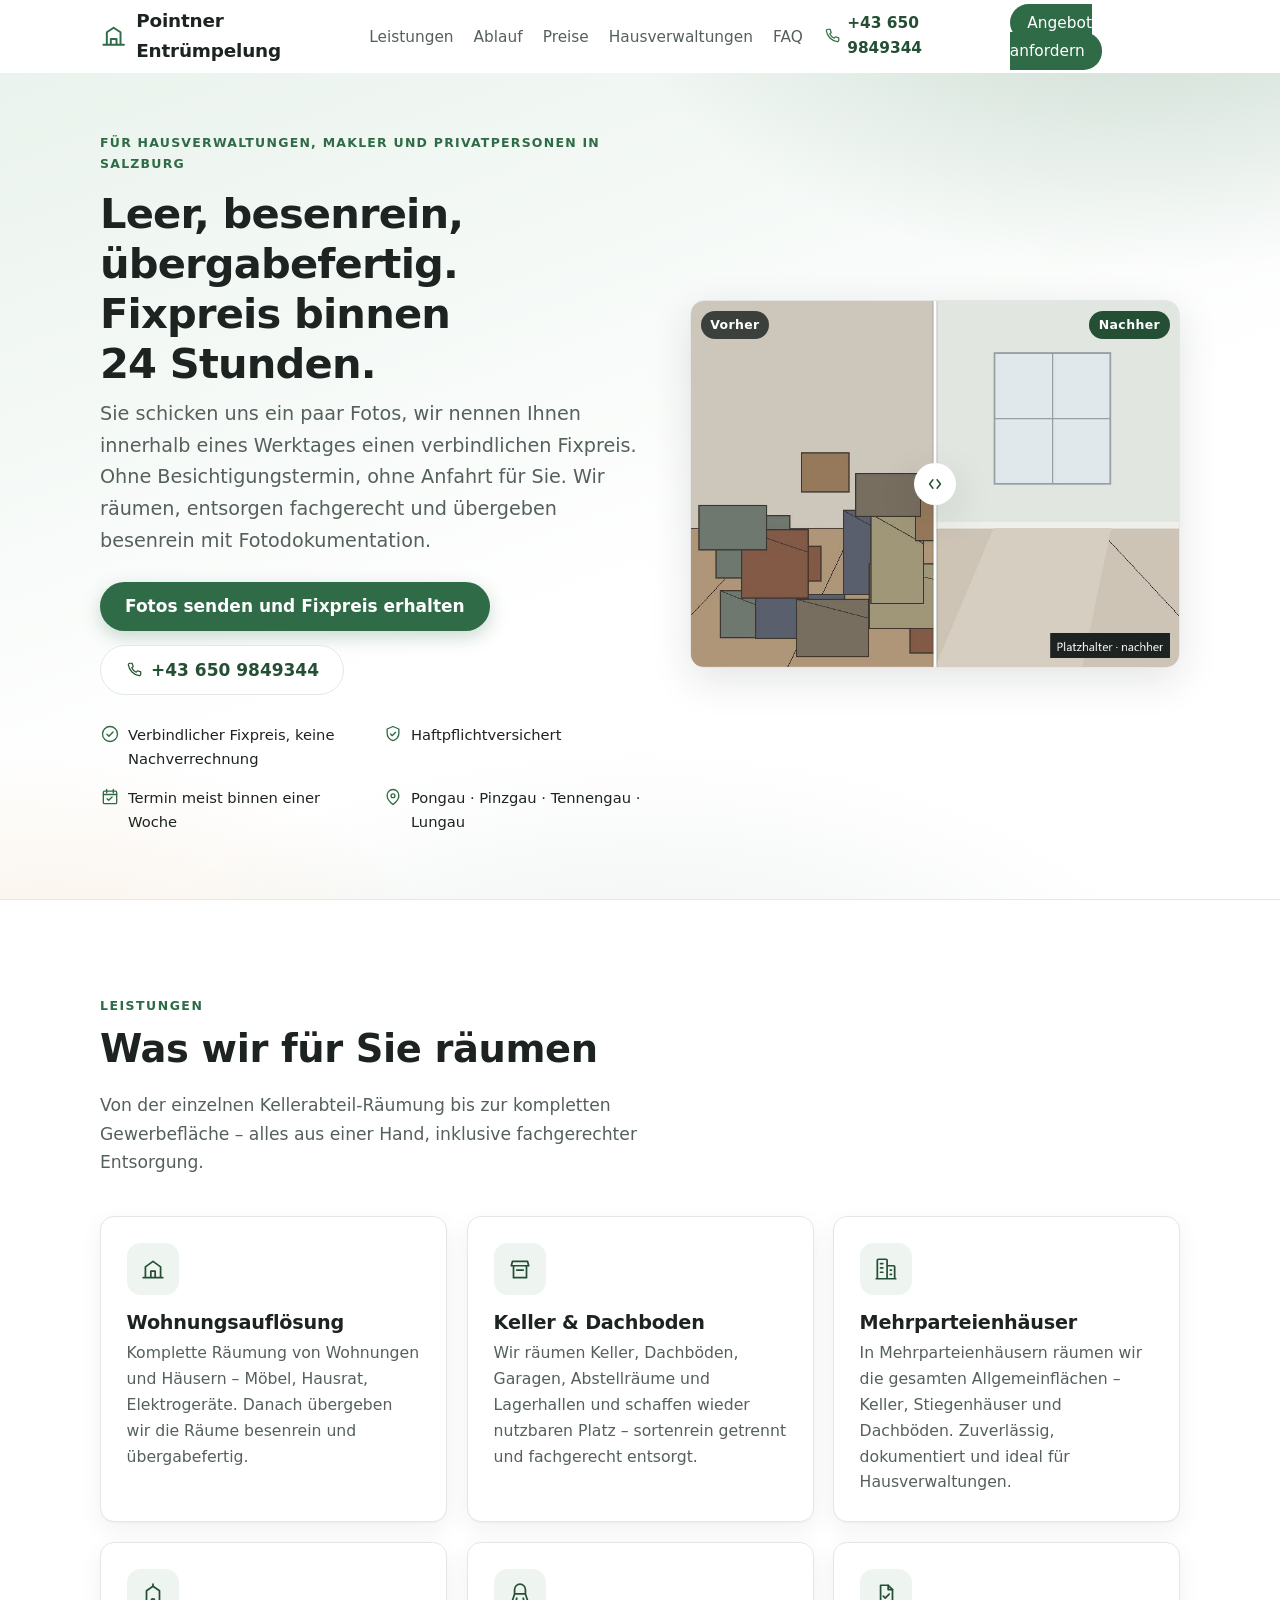
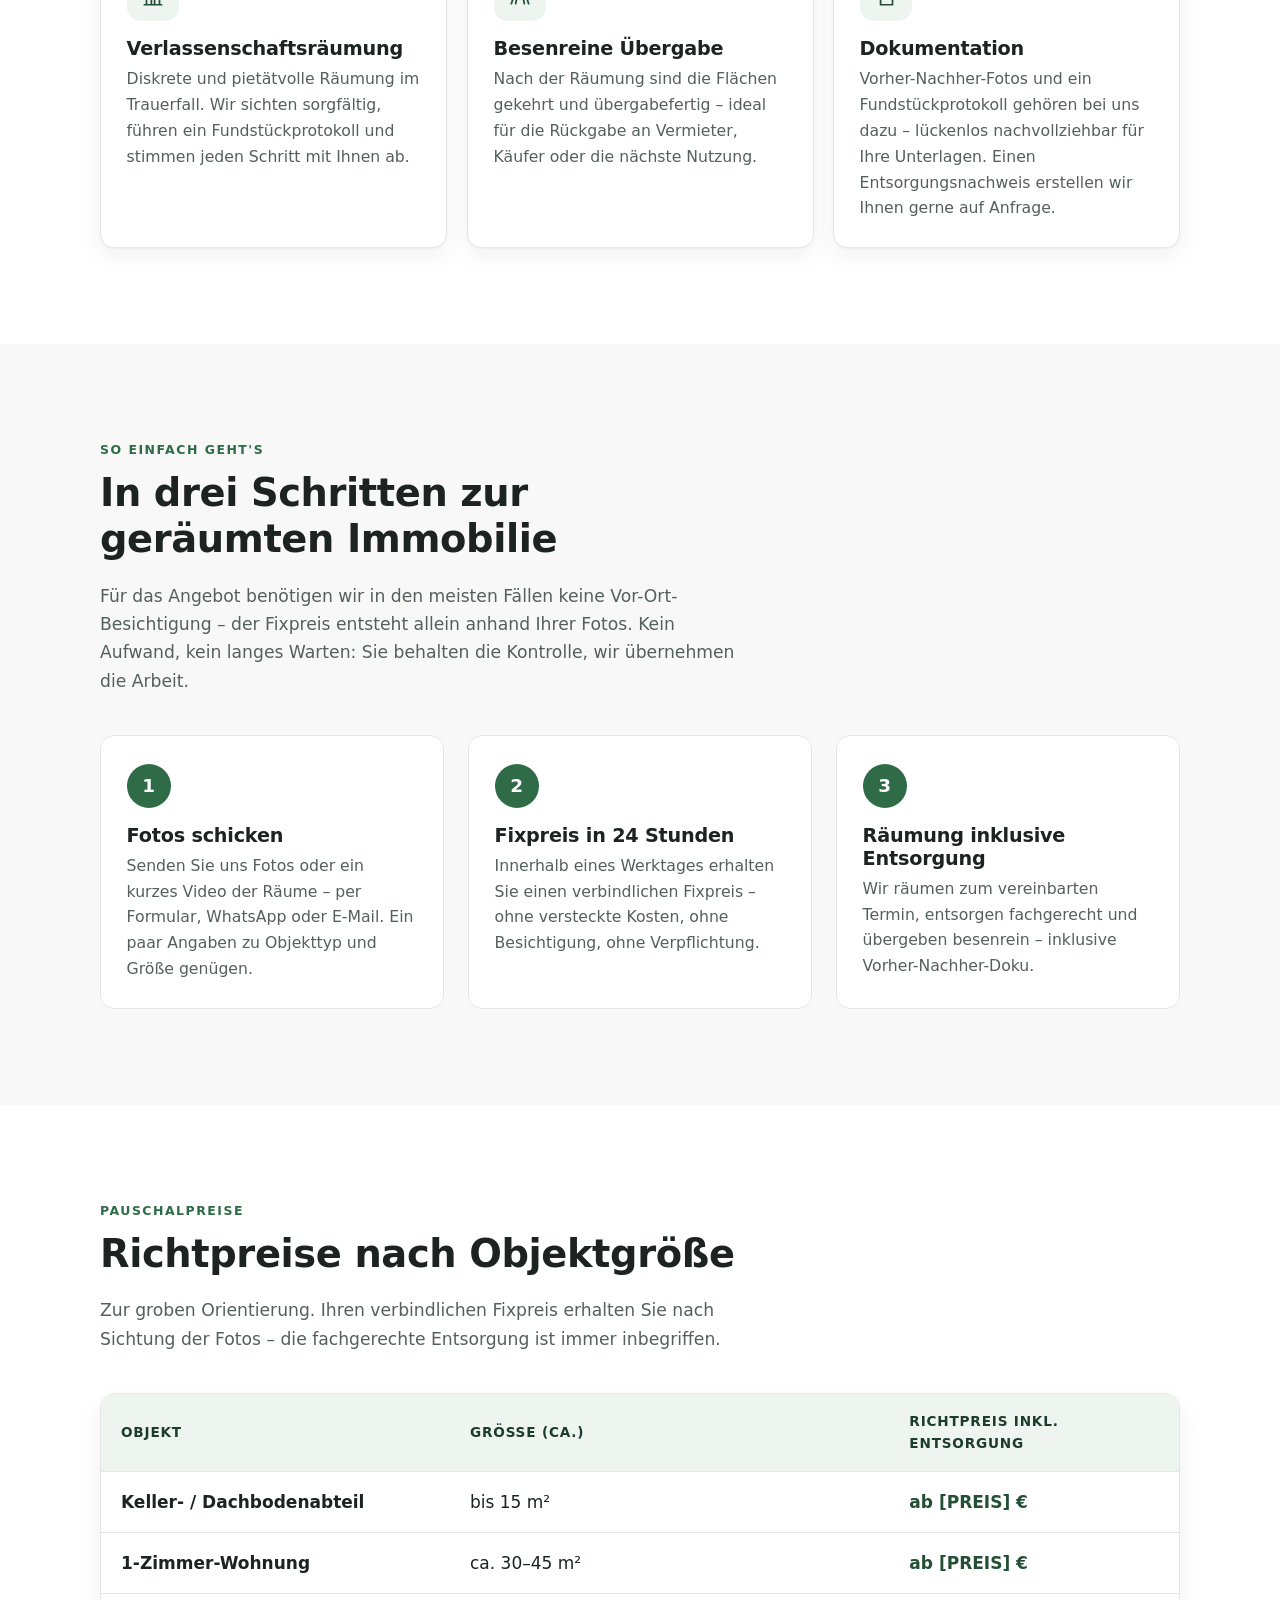
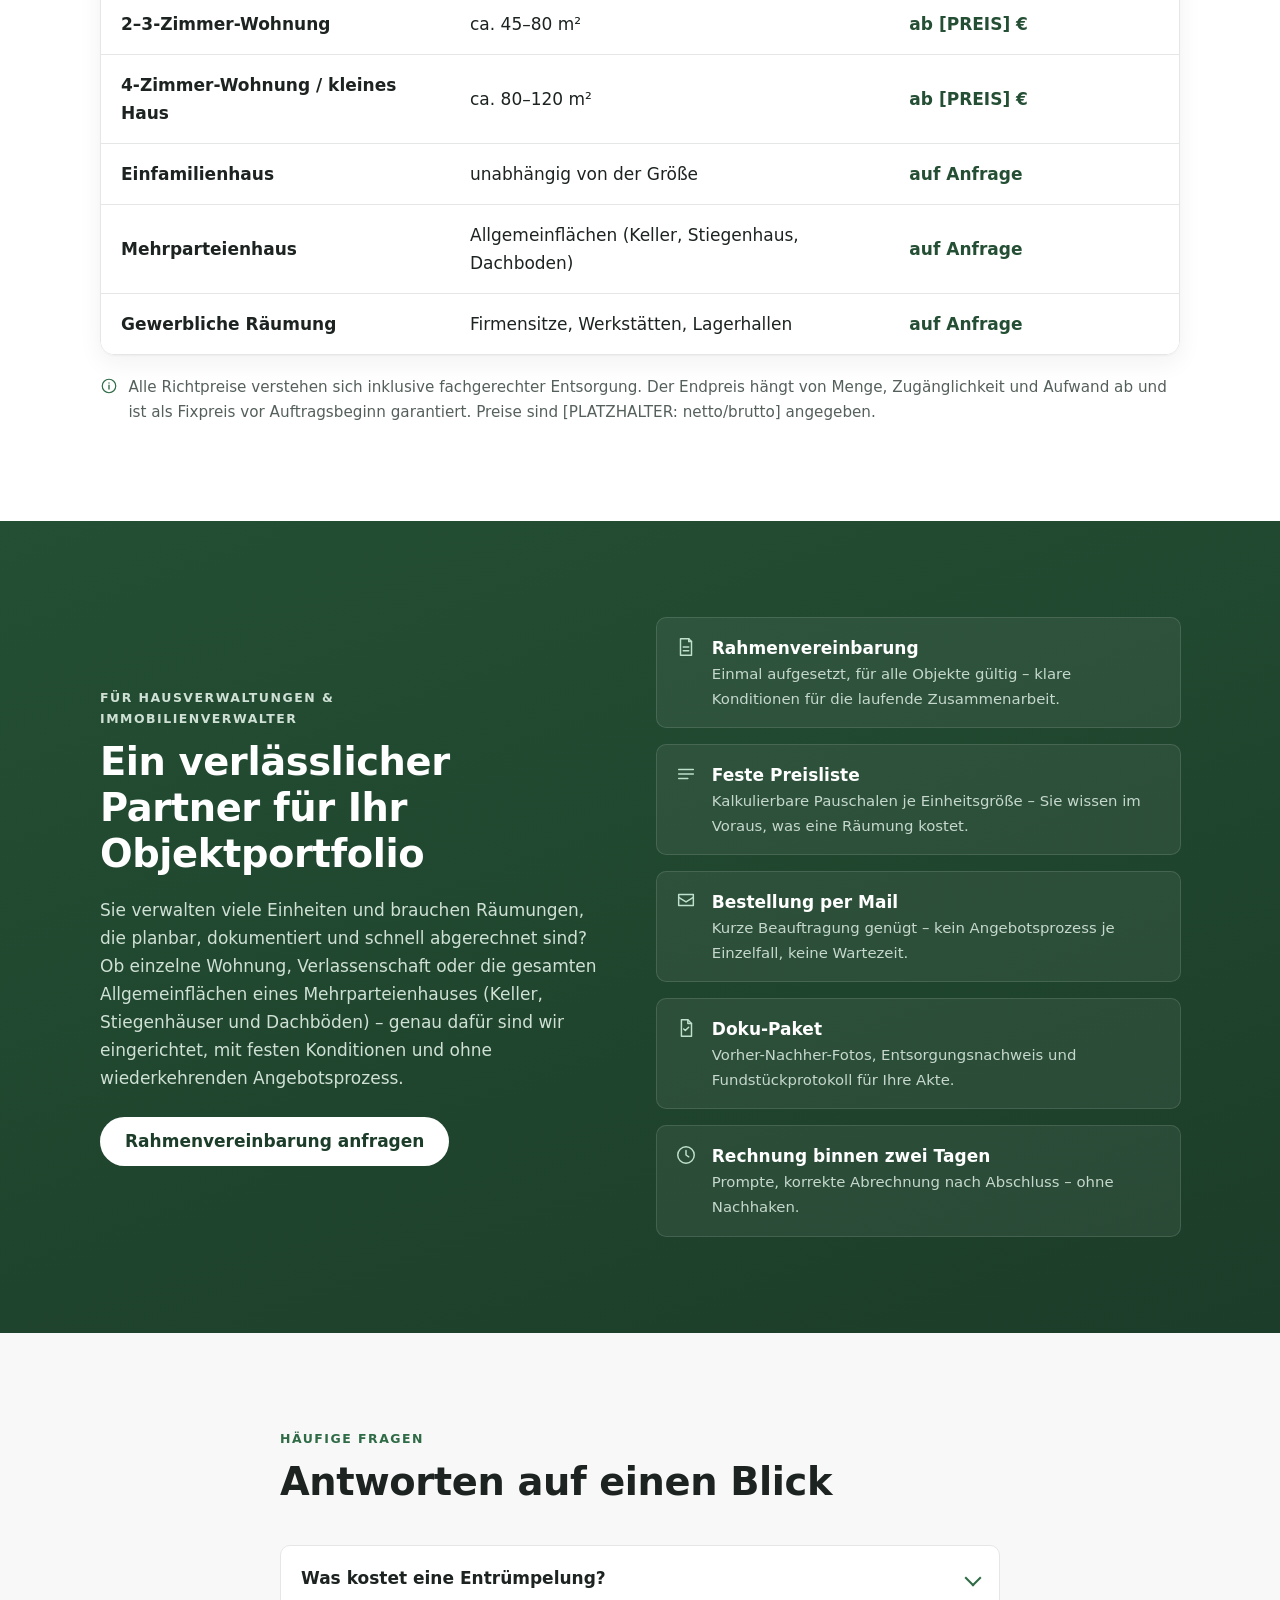
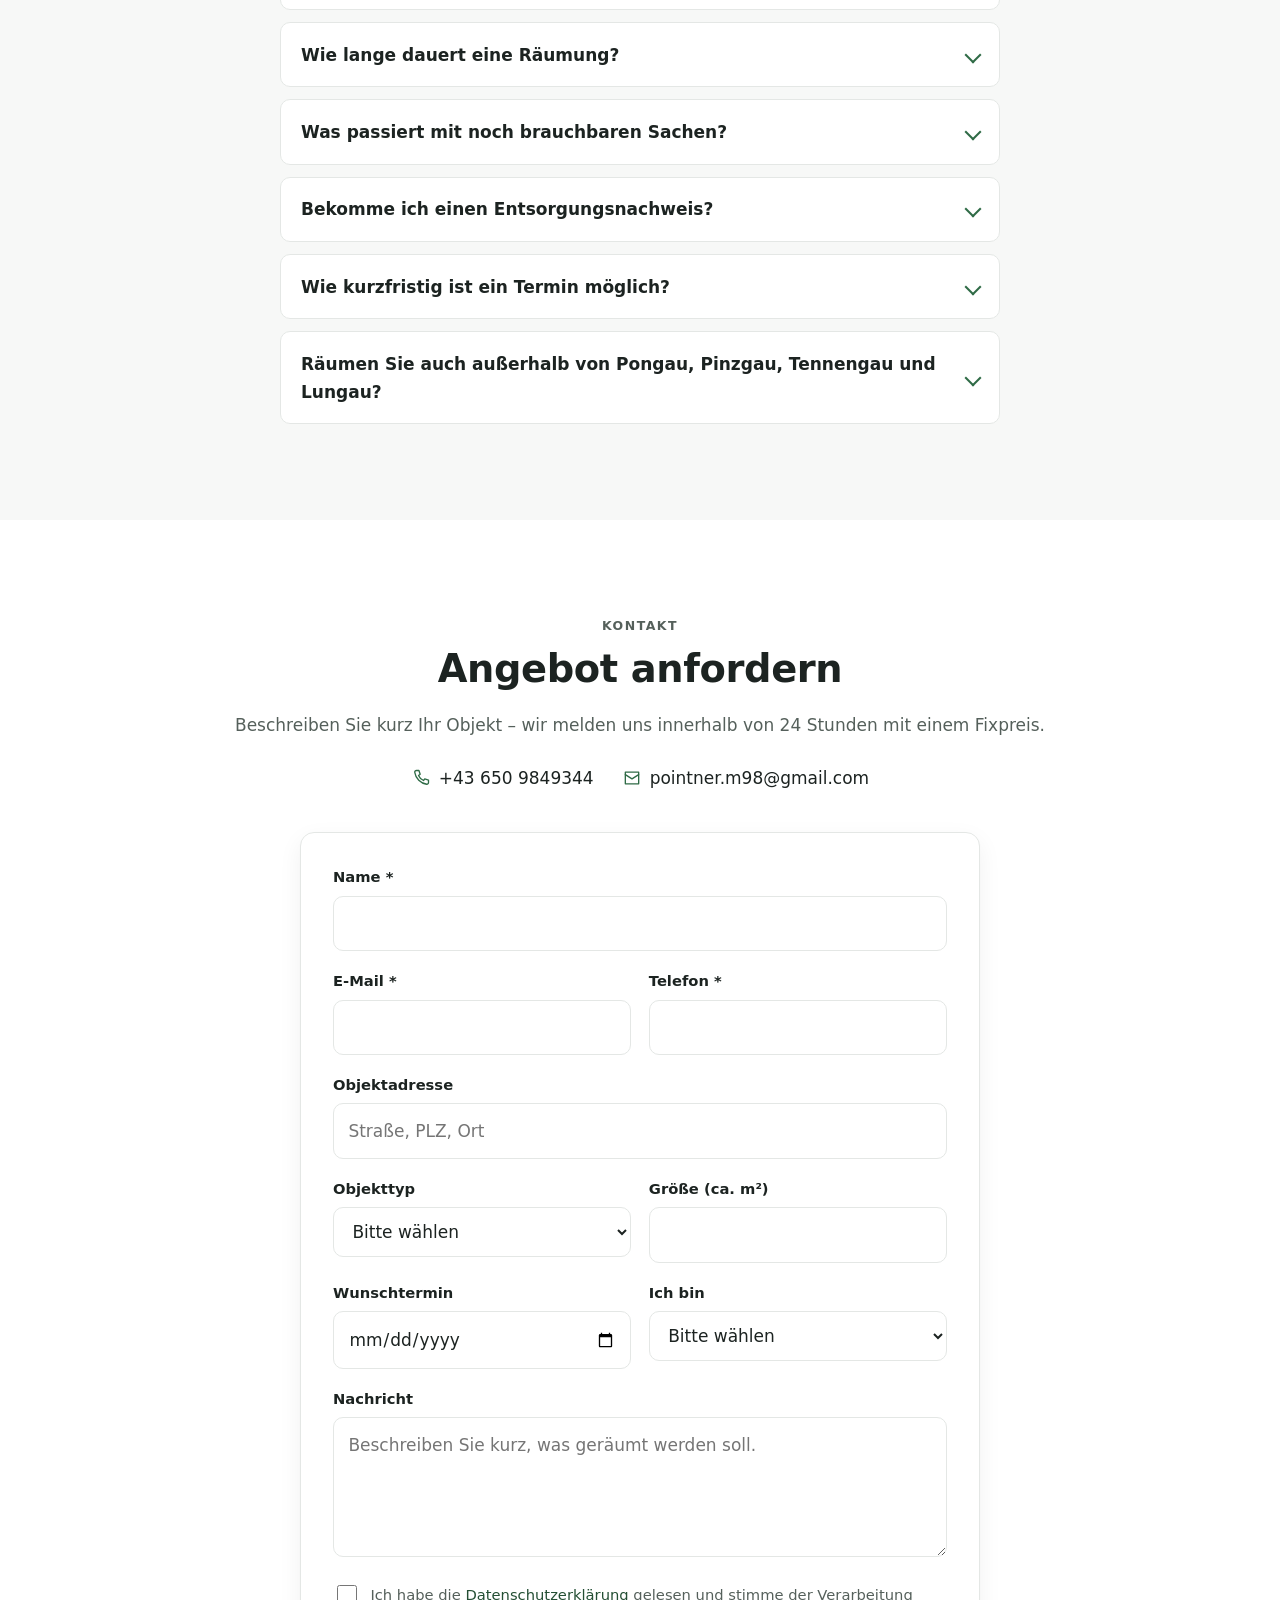
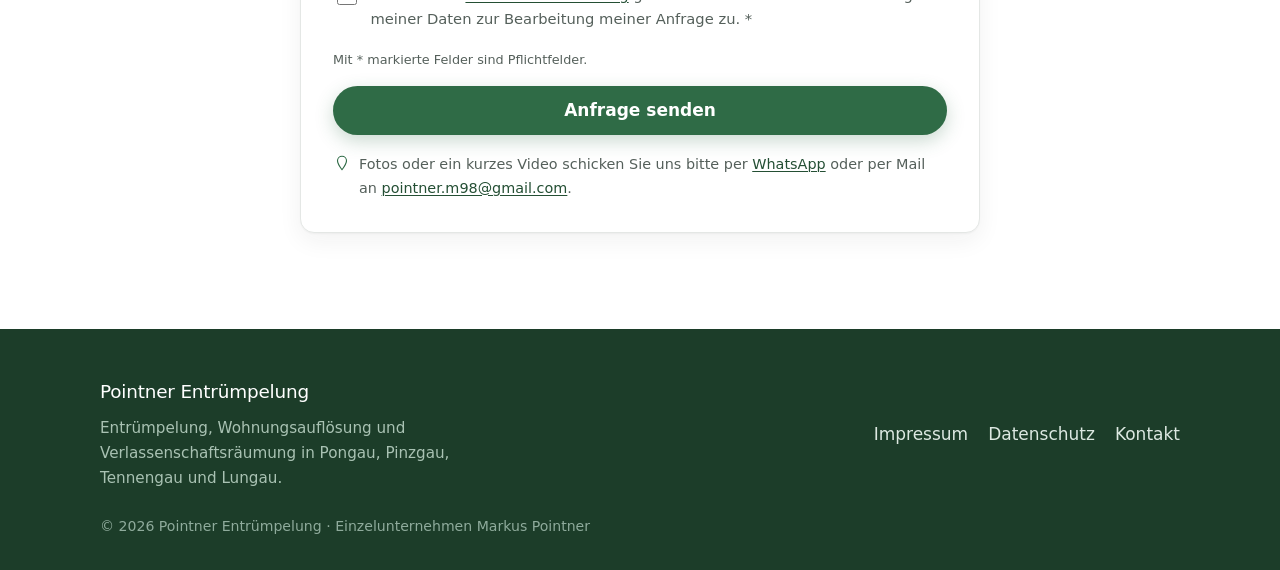
==== index.html @ fa0f90d2 "Hero überarbeitet: Ergebnis-Fokus, Vorher-Nachher-Slider, Header-Telefon - Neue Headline/Texte (Erge" ====
<!DOCTYPE html>
<html lang="de-AT">
<head>
  <meta charset="UTF-8">
  <meta name="viewport" content="width=device-width, initial-scale=1.0">

  <title>Leer, besenrein, übergabefertig – Fixpreis binnen 24 h | Pointner Entrümpelung</title>
  <meta name="description" content="Sie schicken Fotos, wir nennen Ihnen binnen 24 Stunden einen verbindlichen Fixpreis – ohne Besichtigung. Wir räumen, entsorgen fachgerecht und übergeben besenrein mit Fotodokumentation. Entrümpelung in Pongau, Pinzgau, Tennengau &amp; Lungau.">
  <meta name="robots" content="index, follow">
  <meta name="author" content="Pointner Entrümpelung">
  <link rel="canonical" href="https://[DOMAIN]/">

  <!-- Open Graph -->
  <meta property="og:type" content="website">
  <meta property="og:locale" content="de_AT">
  <meta property="og:site_name" content="Pointner Entrümpelung">
  <meta property="og:title" content="Leer, besenrein, übergabefertig – Fixpreis binnen 24 h">
  <meta property="og:description" content="Sie schicken Fotos, wir nennen Ihnen binnen 24 Stunden einen verbindlichen Fixpreis – ohne Besichtigung. Wir räumen, entsorgen fachgerecht und übergeben besenrein mit Fotodokumentation. Entrümpelung in Pongau, Pinzgau, Tennengau &amp; Lungau.">
  <meta property="og:url" content="https://[DOMAIN]/">
  <meta property="og:image" content="https://[DOMAIN]/assets/og-image.jpg">
  <meta property="og:image:alt" content="Besenrein übergebene, leere Wohnung nach der Entrümpelung durch Pointner Entrümpelung">

  <!-- Twitter -->
  <meta name="twitter:card" content="summary_large_image">
  <meta name="twitter:title" content="Leer, besenrein, übergabefertig – Fixpreis binnen 24 h">
  <meta name="twitter:description" content="Fotos senden, binnen 24 Stunden verbindlicher Fixpreis – ohne Besichtigung. Räumung, fachgerechte Entsorgung und besenreine Übergabe in Pongau, Pinzgau, Tennengau &amp; Lungau.">
  <meta name="twitter:image" content="https://[DOMAIN]/assets/og-image.jpg">

  <meta name="theme-color" content="#1f3d2b">

  <link rel="icon" href="/assets/favicon.svg" type="image/svg+xml">
  <link rel="apple-touch-icon" href="/assets/apple-touch-icon.png">

  <link rel="preload" href="/style.css" as="style">
  <link rel="stylesheet" href="/style.css">

  <!-- JSON-LD: LocalBusiness -->
  <script type="application/ld+json">
  {
    "@context": "https://schema.org",
    "@type": "LocalBusiness",
    "@id": "https://[DOMAIN]/#business",
    "name": "Pointner Entrümpelung",
    "image": "https://[DOMAIN]/assets/og-image.jpg",
    "url": "https://[DOMAIN]/",
    "telephone": "+43 650 9849344",
    "email": "pointner.m98@gmail.com",
    "priceRange": "€€",
    "founder": {
      "@type": "Person",
      "name": "Markus Pointner"
    },
    "address": {
      "@type": "PostalAddress",
      "streetAddress": "Salzburgerstraße 13/2",
      "postalCode": "5620",
      "addressLocality": "Schwarzach",
      "addressRegion": "Salzburg",
      "addressCountry": "AT"
    },
    "areaServed": [
      { "@type": "AdministrativeArea", "name": "Pongau (Bezirk St. Johann im Pongau)" },
      { "@type": "AdministrativeArea", "name": "Pinzgau (Bezirk Zell am See)" },
      { "@type": "AdministrativeArea", "name": "Tennengau (Bezirk Hallein)" },
      { "@type": "AdministrativeArea", "name": "Lungau (Bezirk Tamsweg)" }
    ],
    "makesOffer": [
      { "@type": "Offer", "itemOffered": { "@type": "Service", "name": "Wohnungsauflösung" } },
      { "@type": "Offer", "itemOffered": { "@type": "Service", "name": "Verlassenschaftsräumung" } },
      { "@type": "Offer", "itemOffered": { "@type": "Service", "name": "Keller- und Dachbodenentrümpelung" } },
      { "@type": "Offer", "itemOffered": { "@type": "Service", "name": "Messie-Räumung" } },
      { "@type": "Offer", "itemOffered": { "@type": "Service", "name": "Räumung von Allgemeinflächen in Mehrparteienhäusern" } },
      { "@type": "Offer", "itemOffered": { "@type": "Service", "name": "Gewerbliche Räumung (Firmensitze, Werkstätten, Lagerhallen)" } },
      { "@type": "Offer", "itemOffered": { "@type": "Service", "name": "Besenreine Übergabe" } }
    ],
    "openingHoursSpecification": [
      {
        "@type": "OpeningHoursSpecification",
        "dayOfWeek": ["Monday","Tuesday","Wednesday","Thursday","Friday"],
        "opens": "07:00",
        "closes": "18:00"
      },
      {
        "@type": "OpeningHoursSpecification",
        "dayOfWeek": ["Saturday"],
        "opens": "08:00",
        "closes": "12:00"
      }
    ]
  }
  </script>
</head>
<body>
  <a class="skip-link" href="#main">Zum Inhalt springen</a>

  <header class="site-header" id="site-header">
    <div class="container header-inner">
      <a class="brand" href="/" aria-label="Pointner Entrümpelung – Startseite">
        <svg class="brand-mark" width="28" height="28" viewBox="0 0 24 24" fill="none" aria-hidden="true">
          <path d="M3 20h18M6 20V9l6-4 6 4v11M9.5 20v-5h5v5" stroke="currentColor" stroke-width="1.7" stroke-linecap="round" stroke-linejoin="round"/>
        </svg>
        <span class="brand-name">Pointner Entrümpelung</span>
      </a>

      <div class="header-right">
        <a class="header-phone header-phone--mini" href="tel:+436509849344" aria-label="Anrufen: +43 650 9849344">
          <svg width="20" height="20" viewBox="0 0 24 24" fill="none" aria-hidden="true"><path d="M6.5 3h3l1.5 4.5-2 1.5a12 12 0 0 0 6 6l1.5-2 4.5 1.5v3a2 2 0 0 1-2.2 2A17 17 0 0 1 4.5 5.2 2 2 0 0 1 6.5 3Z" stroke="currentColor" stroke-width="1.6" stroke-linejoin="round"/></svg>
        </a>

        <nav class="site-nav" aria-label="Hauptnavigation">
          <button class="nav-toggle" id="nav-toggle" aria-expanded="false" aria-controls="nav-list" aria-label="Menü öffnen">
            <span class="nav-toggle-bar"></span>
            <span class="nav-toggle-bar"></span>
            <span class="nav-toggle-bar"></span>
          </button>
          <ul class="nav-list" id="nav-list">
            <li><a href="#leistungen">Leistungen</a></li>
            <li><a href="#ablauf">Ablauf</a></li>
            <li><a href="#preise">Preise</a></li>
            <li><a href="#hausverwaltungen">Hausverwaltungen</a></li>
            <li><a href="#faq">FAQ</a></li>
            <li class="nav-phone"><a href="tel:+436509849344"><svg width="18" height="18" viewBox="0 0 24 24" fill="none" aria-hidden="true"><path d="M6.5 3h3l1.5 4.5-2 1.5a12 12 0 0 0 6 6l1.5-2 4.5 1.5v3a2 2 0 0 1-2.2 2A17 17 0 0 1 4.5 5.2 2 2 0 0 1 6.5 3Z" stroke="currentColor" stroke-width="1.6" stroke-linejoin="round"/></svg><span>+43 650 9849344</span></a></li>
            <li><a class="nav-cta" href="#kontakt">Angebot anfordern</a></li>
          </ul>
        </nav>
      </div>
    </div>
  </header>

  <main id="main">

    <!-- 1. HERO -->
    <section class="hero" aria-labelledby="hero-title">
      <div class="container hero-grid">
        <div class="hero-text">
          <p class="hero-eyebrow reveal">Für Hausverwaltungen, Makler und Privatpersonen in Salzburg</p>
          <h1 id="hero-title" class="reveal">Leer, besenrein, übergabefertig. Fixpreis binnen 24&nbsp;Stunden.</h1>
          <p class="hero-lead reveal">Sie schicken uns ein paar Fotos, wir nennen Ihnen innerhalb eines Werktages einen verbindlichen Fixpreis. Ohne Besichtigungstermin, ohne Anfahrt für Sie. Wir räumen, entsorgen fachgerecht und übergeben besenrein mit Fotodokumentation.</p>

          <div class="hero-actions reveal">
            <a class="btn btn-primary" href="#kontakt">Fotos senden und Fixpreis erhalten</a>
            <a class="btn btn-secondary" href="tel:+436509849344">
              <svg width="18" height="18" viewBox="0 0 24 24" fill="none" aria-hidden="true">
                <path d="M6.5 3h3l1.5 4.5-2 1.5a12 12 0 0 0 6 6l1.5-2 4.5 1.5v3a2 2 0 0 1-2.2 2A17 17 0 0 1 4.5 5.2 2 2 0 0 1 6.5 3Z" stroke="currentColor" stroke-width="1.6" stroke-linejoin="round"/>
              </svg>
              +43 650 9849344
            </a>
          </div>

          <ul class="hero-trust reveal" aria-label="Vertrauensmerkmale">
            <li>
              <svg width="20" height="20" viewBox="0 0 24 24" fill="none" aria-hidden="true"><circle cx="12" cy="12" r="9" stroke="currentColor" stroke-width="1.6"/><path d="M8.3 12.2l2.4 2.4 4.9-5" stroke="currentColor" stroke-width="1.7" stroke-linecap="round" stroke-linejoin="round"/></svg>
              Verbindlicher Fixpreis, keine Nachverrechnung
            </li>
            <li>
              <svg width="20" height="20" viewBox="0 0 24 24" fill="none" aria-hidden="true"><path d="M12 3l7 3v5c0 4.5-3 7.5-7 9-4-1.5-7-4.5-7-9V6l7-3Z" stroke="currentColor" stroke-width="1.6" stroke-linejoin="round"/><path d="M9 12l2 2 4-4" stroke="currentColor" stroke-width="1.6" stroke-linecap="round" stroke-linejoin="round"/></svg>
              Haftpflichtversichert
            </li>
            <li>
              <svg width="20" height="20" viewBox="0 0 24 24" fill="none" aria-hidden="true"><rect x="4" y="5" width="16" height="15" rx="1.5" stroke="currentColor" stroke-width="1.6"/><path d="M4 9h16M8 3v4M16 3v4" stroke="currentColor" stroke-width="1.6" stroke-linecap="round"/><path d="M8.5 14l2 2 4-4" stroke="currentColor" stroke-width="1.6" stroke-linecap="round" stroke-linejoin="round"/></svg>
              Termin meist binnen einer Woche
            </li>
            <li>
              <svg width="20" height="20" viewBox="0 0 24 24" fill="none" aria-hidden="true"><path d="M12 21s-7-5.2-7-10.5A7 7 0 0 1 12 3a7 7 0 0 1 7 7.5C19 15.8 12 21 12 21Z" stroke="currentColor" stroke-width="1.6" stroke-linejoin="round"/><circle cx="12" cy="10.5" r="2.3" stroke="currentColor" stroke-width="1.6"/></svg>
              Pongau · Pinzgau · Tennengau · Lungau
            </li>
          </ul>
        </div>

        <div class="hero-media reveal">
          <div class="ba" id="ba">
            <div class="ba-frame">
              <figure class="ba-pane ba-pane-before">
                <img src="/img/vorher.jpg" alt="Vollgestellter Kellerraum mit Kartons und Gerümpel vor der Entrümpelung" width="800" height="600" loading="eager" decoding="async">
                <figcaption class="ba-label ba-label-before">Vorher</figcaption>
              </figure>
              <figure class="ba-pane ba-pane-after">
                <img src="/img/nachher.jpg" alt="Derselbe Raum leer und besenrein nach der Entrümpelung durch Pointner Entrümpelung" width="800" height="600" loading="eager" decoding="async">
                <figcaption class="ba-label ba-label-after">Nachher</figcaption>
              </figure>
              <button type="button" class="ba-handle" id="ba-handle" role="slider" aria-label="Schieberegler Vorher-Nachher-Vergleich" aria-orientation="horizontal" aria-valuemin="0" aria-valuemax="100" aria-valuenow="50" aria-valuetext="50 Prozent – Vorher-Ansicht" tabindex="0">
                <span class="ba-handle-line" aria-hidden="true"></span>
                <span class="ba-handle-grip" aria-hidden="true">
                  <svg width="20" height="20" viewBox="0 0 24 24" fill="none"><path d="M9.5 7L5.5 12l4 5M14.5 7l4 5-4 5" stroke="currentColor" stroke-width="1.8" stroke-linecap="round" stroke-linejoin="round"/></svg>
                </span>
              </button>
            </div>
          </div>
        </div>
      </div>
    </section>

    <!-- 2. LEISTUNGEN -->
    <section class="section" id="leistungen" aria-labelledby="leistungen-title">
      <div class="container">
        <header class="section-head reveal">
          <p class="section-eyebrow">Leistungen</p>
          <h2 id="leistungen-title">Was wir für Sie räumen</h2>
          <p class="section-sub">Von der einzelnen Kellerabteil-Räumung bis zur kompletten Gewerbefläche – alles aus einer Hand, inklusive fachgerechter Entsorgung.</p>
        </header>

        <ul class="cards" role="list">
          <li class="card reveal">
            <span class="card-icon" aria-hidden="true">
              <svg width="26" height="26" viewBox="0 0 24 24" fill="none"><path d="M3 20h18M5 20V10l7-5 7 5v10M10 20v-6h4v6" stroke="currentColor" stroke-width="1.6" stroke-linecap="round" stroke-linejoin="round"/></svg>
            </span>
            <h3>Wohnungsauflösung</h3>
            <p>Komplette Räumung von Wohnungen und Häusern – Möbel, Hausrat, Elektrogeräte. Danach übergeben wir die Räume besenrein und übergabefertig.</p>
          </li>

          <li class="card reveal">
            <span class="card-icon" aria-hidden="true">
              <svg width="26" height="26" viewBox="0 0 24 24" fill="none"><path d="M4 9h16M4 9l1-4h14l1 4M6 9v11h12V9M9 13h6" stroke="currentColor" stroke-width="1.6" stroke-linecap="round" stroke-linejoin="round"/></svg>
            </span>
            <h3>Keller &amp; Dachboden</h3>
            <p>Wir räumen Keller, Dachböden, Garagen, Abstellräume und Lagerhallen und schaffen wieder nutzbaren Platz – sortenrein getrennt und fachgerecht entsorgt.</p>
          </li>

          <li class="card reveal">
            <span class="card-icon" aria-hidden="true">
              <svg width="26" height="26" viewBox="0 0 24 24" fill="none"><path d="M4 21V4a1 1 0 0 1 1-1h7a1 1 0 0 1 1 1v17M13 21V9h6a1 1 0 0 1 1 1v11M3 21h18M7 7h2M7 11h2M7 15h2M16 13h1M16 17h1" stroke="currentColor" stroke-width="1.6" stroke-linecap="round" stroke-linejoin="round"/></svg>
            </span>
            <h3>Mehrparteienhäuser</h3>
            <p>In Mehrparteienhäusern räumen wir die gesamten Allgemeinflächen – Keller, Stiegenhäuser und Dachböden. Zuverlässig, dokumentiert und ideal für Hausverwaltungen.</p>
          </li>

          <li class="card reveal">
            <span class="card-icon" aria-hidden="true">
              <svg width="26" height="26" viewBox="0 0 24 24" fill="none"><path d="M6 21V8l6-4 6 4v13" stroke="currentColor" stroke-width="1.6" stroke-linejoin="round"/><path d="M12 4v-2M4 21h16M10.5 21v-4a1.5 1.5 0 0 1 3 0v4" stroke="currentColor" stroke-width="1.6" stroke-linecap="round" stroke-linejoin="round"/></svg>
            </span>
            <h3>Verlassenschaftsräumung</h3>
            <p>Diskrete und pietätvolle Räumung im Trauerfall. Wir sichten sorgfältig, führen ein Fundstückprotokoll und stimmen jeden Schritt mit Ihnen ab.</p>
          </li>

          <li class="card reveal">
            <span class="card-icon" aria-hidden="true">
              <svg width="26" height="26" viewBox="0 0 24 24" fill="none"><path d="M4 20l3-9h10l3 9M7 11V7a5 5 0 0 1 10 0v4M9 15l-1 5M15 15l1 5" stroke="currentColor" stroke-width="1.6" stroke-linecap="round" stroke-linejoin="round"/></svg>
            </span>
            <h3>Besenreine Übergabe</h3>
            <p>Nach der Räumung sind die Flächen gekehrt und übergabefertig – ideal für die Rückgabe an Vermieter, Käufer oder die nächste Nutzung.</p>
          </li>

          <li class="card reveal">
            <span class="card-icon" aria-hidden="true">
              <svg width="26" height="26" viewBox="0 0 24 24" fill="none"><path d="M7 3h7l4 4v14H7z" stroke="currentColor" stroke-width="1.6" stroke-linejoin="round"/><path d="M14 3v4h4M9.5 13l1.8 1.8 3.6-3.6" stroke="currentColor" stroke-width="1.6" stroke-linecap="round" stroke-linejoin="round"/></svg>
            </span>
            <h3>Dokumentation</h3>
            <p>Vorher-Nachher-Fotos und ein Fundstückprotokoll gehören bei uns dazu – lückenlos nachvollziehbar für Ihre Unterlagen. Einen Entsorgungsnachweis erstellen wir Ihnen gerne auf Anfrage.</p>
          </li>
        </ul>
      </div>
    </section>

    <!-- 3. ABLAUF -->
    <section class="section section-alt" id="ablauf" aria-labelledby="ablauf-title">
      <div class="container">
        <header class="section-head reveal">
          <p class="section-eyebrow">So einfach geht's</p>
          <h2 id="ablauf-title">In drei Schritten zur geräumten Immobilie</h2>
          <p class="section-sub">Für das Angebot benötigen wir in den meisten Fällen keine Vor-Ort-Besichtigung – der Fixpreis entsteht allein anhand Ihrer Fotos. Kein Aufwand, kein langes Warten: Sie behalten die Kontrolle, wir übernehmen die Arbeit.</p>
        </header>

        <ol class="steps" role="list">
          <li class="step reveal">
            <span class="step-num" aria-hidden="true">1</span>
            <h3>Fotos schicken</h3>
            <p>Senden Sie uns Fotos oder ein kurzes Video der Räume – per Formular, WhatsApp oder E-Mail. Ein paar Angaben zu Objekttyp und Größe genügen.</p>
          </li>
          <li class="step reveal">
            <span class="step-num" aria-hidden="true">2</span>
            <h3>Fixpreis in 24&nbsp;Stunden</h3>
            <p>Innerhalb eines Werktages erhalten Sie einen verbindlichen Fixpreis – ohne versteckte Kosten, ohne Besichtigung, ohne Verpflichtung.</p>
          </li>
          <li class="step reveal">
            <span class="step-num" aria-hidden="true">3</span>
            <h3>Räumung inklusive Entsorgung</h3>
            <p>Wir räumen zum vereinbarten Termin, entsorgen fachgerecht und übergeben besenrein – inklusive Vorher-Nachher-Doku.</p>
          </li>
        </ol>
      </div>
    </section>

    <!-- 4. PREISE -->
    <section class="section" id="preise" aria-labelledby="preise-title">
      <div class="container">
        <header class="section-head reveal">
          <p class="section-eyebrow">Pauschalpreise</p>
          <h2 id="preise-title">Richtpreise nach Objektgröße</h2>
          <p class="section-sub">Zur groben Orientierung. Ihren verbindlichen Fixpreis erhalten Sie nach Sichtung der Fotos – die fachgerechte Entsorgung ist immer inbegriffen.</p>
        </header>

        <div class="table-wrap reveal">
          <table class="price-table">
            <caption class="sr-only">Richtpreise für Entrümpelung nach Objektgröße, Entsorgung inklusive</caption>
            <thead>
              <tr>
                <th scope="col">Objekt</th>
                <th scope="col">Größe (ca.)</th>
                <th scope="col">Richtpreis inkl. Entsorgung</th>
              </tr>
            </thead>
            <tbody>
              <tr>
                <th scope="row">Keller- / Dachbodenabteil</th>
                <td>bis 15 m²</td>
                <td>ab [PREIS] €</td>
              </tr>
              <tr>
                <th scope="row">1-Zimmer-Wohnung</th>
                <td>ca. 30–45 m²</td>
                <td>ab [PREIS] €</td>
              </tr>
              <tr>
                <th scope="row">2–3-Zimmer-Wohnung</th>
                <td>ca. 45–80 m²</td>
                <td>ab [PREIS] €</td>
              </tr>
              <tr>
                <th scope="row">4-Zimmer-Wohnung / kleines Haus</th>
                <td>ca. 80–120 m²</td>
                <td>ab [PREIS] €</td>
              </tr>
              <tr>
                <th scope="row">Einfamilienhaus</th>
                <td>unabhängig von der Größe</td>
                <td>auf Anfrage</td>
              </tr>
              <tr>
                <th scope="row">Mehrparteienhaus</th>
                <td>Allgemeinflächen (Keller, Stiegenhaus, Dachboden)</td>
                <td>auf Anfrage</td>
              </tr>
              <tr>
                <th scope="row">Gewerbliche Räumung</th>
                <td>Firmensitze, Werkstätten, Lagerhallen</td>
                <td>auf Anfrage</td>
              </tr>
            </tbody>
          </table>
        </div>

        <p class="price-note reveal">
          <svg width="18" height="18" viewBox="0 0 24 24" fill="none" aria-hidden="true"><circle cx="12" cy="12" r="9" stroke="currentColor" stroke-width="1.6"/><path d="M12 11v5M12 8h.01" stroke="currentColor" stroke-width="1.8" stroke-linecap="round"/></svg>
          Alle Richtpreise verstehen sich inklusive fachgerechter Entsorgung. Der Endpreis hängt von Menge, Zugänglichkeit und Aufwand ab und ist als Fixpreis vor Auftragsbeginn garantiert. Preise sind [PLATZHALTER: netto/brutto] angegeben.
        </p>
      </div>
    </section>

    <!-- 5. HAUSVERWALTUNGEN -->
    <section class="section section-accent" id="hausverwaltungen" aria-labelledby="hv-title">
      <div class="container hv-grid">
        <div class="hv-intro reveal">
          <p class="section-eyebrow section-eyebrow-light">Für Hausverwaltungen &amp; Immobilienverwalter</p>
          <h2 id="hv-title">Ein verlässlicher Partner für Ihr Objektportfolio</h2>
          <p>Sie verwalten viele Einheiten und brauchen Räumungen, die planbar, dokumentiert und schnell abgerechnet sind? Ob einzelne Wohnung, Verlassenschaft oder die gesamten Allgemeinflächen eines Mehrparteienhauses (Keller, Stiegenhäuser und Dachböden) – genau dafür sind wir eingerichtet, mit festen Konditionen und ohne wiederkehrenden Angebotsprozess.</p>
          <a class="btn btn-on-accent" href="#kontakt">Rahmenvereinbarung anfragen</a>
        </div>

        <ul class="hv-list reveal" role="list">
          <li>
            <svg width="22" height="22" viewBox="0 0 24 24" fill="none" aria-hidden="true"><path d="M6 3h9l3 3v15H6z" stroke="currentColor" stroke-width="1.6" stroke-linejoin="round"/><path d="M15 3v3h3M9 12h6M9 16h6" stroke="currentColor" stroke-width="1.6" stroke-linecap="round"/></svg>
            <div><strong>Rahmenvereinbarung</strong><span>Einmal aufgesetzt, für alle Objekte gültig – klare Konditionen für die laufende Zusammenarbeit.</span></div>
          </li>
          <li>
            <svg width="22" height="22" viewBox="0 0 24 24" fill="none" aria-hidden="true"><path d="M4 7h16M4 12h16M4 17h10" stroke="currentColor" stroke-width="1.6" stroke-linecap="round"/></svg>
            <div><strong>Feste Preisliste</strong><span>Kalkulierbare Pauschalen je Einheitsgröße – Sie wissen im Voraus, was eine Räumung kostet.</span></div>
          </li>
          <li>
            <svg width="22" height="22" viewBox="0 0 24 24" fill="none" aria-hidden="true"><path d="M4 5h16v12H4z" stroke="currentColor" stroke-width="1.6" stroke-linejoin="round"/><path d="M4 8l8 5 8-5" stroke="currentColor" stroke-width="1.6" stroke-linecap="round" stroke-linejoin="round"/></svg>
            <div><strong>Bestellung per Mail</strong><span>Kurze Beauftragung genügt – kein Angebotsprozess je Einzelfall, keine Wartezeit.</span></div>
          </li>
          <li>
            <svg width="22" height="22" viewBox="0 0 24 24" fill="none" aria-hidden="true"><path d="M7 3h7l4 4v14H7z" stroke="currentColor" stroke-width="1.6" stroke-linejoin="round"/><path d="M14 3v4h4M9.5 13l1.8 1.8 3.6-3.6" stroke="currentColor" stroke-width="1.6" stroke-linecap="round" stroke-linejoin="round"/></svg>
            <div><strong>Doku-Paket</strong><span>Vorher-Nachher-Fotos, Entsorgungsnachweis und Fundstückprotokoll für Ihre Akte.</span></div>
          </li>
          <li>
            <svg width="22" height="22" viewBox="0 0 24 24" fill="none" aria-hidden="true"><circle cx="12" cy="12" r="9" stroke="currentColor" stroke-width="1.6"/><path d="M12 7v5l3 2" stroke="currentColor" stroke-width="1.6" stroke-linecap="round" stroke-linejoin="round"/></svg>
            <div><strong>Rechnung binnen zwei Tagen</strong><span>Prompte, korrekte Abrechnung nach Abschluss – ohne Nachhaken.</span></div>
          </li>
        </ul>
      </div>
    </section>

    <!-- 7. FAQ -->
    <section class="section section-alt" id="faq" aria-labelledby="faq-title">
      <div class="container container-narrow">
        <header class="section-head reveal">
          <p class="section-eyebrow">Häufige Fragen</p>
          <h2 id="faq-title">Antworten auf einen Blick</h2>
        </header>

        <div class="faq reveal">
          <details name="faq">
            <summary>Was kostet eine Entrümpelung?</summary>
            <div class="faq-body">
              <p>Der Preis hängt von Menge, Objektgröße, Zugänglichkeit und Entsorgungsaufwand ab. Unsere Richtpreise finden Sie in der Preistabelle. Nach Sichtung Ihrer Fotos nennen wir Ihnen innerhalb von 24 Stunden einen verbindlichen Fixpreis – inklusive Entsorgung, ohne versteckte Kosten.</p>
            </div>
          </details>
          <details name="faq">
            <summary>Wie lange dauert eine Räumung?</summary>
            <div class="faq-body">
              <p>Für Kellerabteile und Wohnungen planen wir meist einen halben bis ganzen Tag. Größere Häuser dauern in der Regel ein bis zwei Tage, gewerbliche Objekte je nach Aufwand entsprechend länger – wir bleiben dran, bis alles erledigt ist. Den konkreten Zeitrahmen teilen wir Ihnen gemeinsam mit dem Fixpreis mit.</p>
            </div>
          </details>
          <details name="faq">
            <summary>Was passiert mit noch brauchbaren Sachen?</summary>
            <div class="faq-body">
              <p>Gut erhaltene Gegenstände führen wir – wo möglich – der Wiederverwendung zu, etwa über soziale Einrichtungen oder den Gebrauchtmarkt. Wertgegenstände und persönliche Dokumente werden im Fundstückprotokoll erfasst und Ihnen übergeben. Nichts wird ohne Absprache verwertet.</p>
            </div>
          </details>
          <details name="faq">
            <summary>Bekomme ich einen Entsorgungsnachweis?</summary>
            <div class="faq-body">
              <p>Wir entsorgen ausschließlich über befugte Sammel- und Verwertungsstellen. Einen schriftlichen Entsorgungsnachweis erstellen wir Ihnen gerne auf Anfrage. Für Hausverwaltungen mit Rahmenvereinbarung ist er fixer Bestandteil des Doku-Pakets.</p>
            </div>
          </details>
          <details name="faq">
            <summary>Wie kurzfristig ist ein Termin möglich?</summary>
            <div class="faq-body">
              <p>Je nach Auslastung sind auch kurzfristige Termine innerhalb weniger Tage machbar, in dringenden Fällen (etwa bei Übergabefristen) versuchen wir es noch schneller. Fragen Sie einfach nach Ihrem Wunschtermin – wir sagen Ihnen offen, was möglich ist.</p>
            </div>
          </details>
          <details name="faq">
            <summary>Räumen Sie auch außerhalb von Pongau, Pinzgau, Tennengau und Lungau?</summary>
            <div class="faq-body">
              <p>Unser Kerngebiet sind diese vier Bezirke im Bundesland Salzburg. Für angrenzende Regionen fragen Sie uns bitte an – häufig lässt sich auch das einrichten.</p>
            </div>
          </details>
        </div>
      </div>
    </section>

    <!-- 8. KONTAKT -->
    <section class="section" id="kontakt" aria-labelledby="kontakt-title">
      <div class="container">
        <div class="contact-head reveal">
          <p class="section-eyebrow">Kontakt</p>
          <h2 id="kontakt-title">Angebot anfordern</h2>
          <p>Beschreiben Sie kurz Ihr Objekt – wir melden uns innerhalb von 24 Stunden mit einem Fixpreis.</p>

          <ul class="contact-direct" role="list">
            <li>
              <svg width="20" height="20" viewBox="0 0 24 24" fill="none" aria-hidden="true"><path d="M6.5 3h3l1.5 4.5-2 1.5a12 12 0 0 0 6 6l1.5-2 4.5 1.5v3a2 2 0 0 1-2.2 2A17 17 0 0 1 4.5 5.2 2 2 0 0 1 6.5 3Z" stroke="currentColor" stroke-width="1.6" stroke-linejoin="round"/></svg>
              <a href="tel:+436509849344">+43 650 9849344</a>
            </li>
            <li>
              <svg width="20" height="20" viewBox="0 0 24 24" fill="none" aria-hidden="true"><path d="M4 5h16v14H4z" stroke="currentColor" stroke-width="1.6" stroke-linejoin="round"/><path d="M4 8l8 5 8-5" stroke="currentColor" stroke-width="1.6" stroke-linecap="round" stroke-linejoin="round"/></svg>
              <a href="mailto:pointner.m98@gmail.com">pointner.m98@gmail.com</a>
            </li>
          </ul>
        </div>

        <form class="contact-form reveal" id="contact-form" action="[FORMSPREE-ENDPOINT]" method="POST" novalidate>
          <div class="field">
            <label for="f-name">Name <span aria-hidden="true">*</span></label>
            <input type="text" id="f-name" name="name" autocomplete="name" required>
            <p class="field-error" data-error-for="f-name" hidden>Bitte geben Sie Ihren Namen an.</p>
          </div>

          <div class="field-row">
            <div class="field">
              <label for="f-email">E-Mail <span aria-hidden="true">*</span></label>
              <input type="email" id="f-email" name="email" autocomplete="email" required>
              <p class="field-error" data-error-for="f-email" hidden>Bitte geben Sie eine gültige E-Mail-Adresse an.</p>
            </div>
            <div class="field">
              <label for="f-phone">Telefon <span aria-hidden="true">*</span></label>
              <input type="tel" id="f-phone" name="telefon" autocomplete="tel" required>
              <p class="field-error" data-error-for="f-phone" hidden>Bitte geben Sie eine Telefonnummer an.</p>
            </div>
          </div>

          <div class="field">
            <label for="f-address">Objektadresse</label>
            <input type="text" id="f-address" name="objektadresse" autocomplete="street-address" placeholder="Straße, PLZ, Ort">
          </div>

          <div class="field-row">
            <div class="field">
              <label for="f-type">Objekttyp</label>
              <select id="f-type" name="objekttyp">
                <option value="">Bitte wählen</option>
                <option>Wohnung</option>
                <option>Haus</option>
                <option>Keller / Dachboden</option>
                <option>Verlassenschaft</option>
                <option>Gewerbeobjekt</option>
                <option>Sonstiges</option>
              </select>
            </div>
            <div class="field">
              <label for="f-size">Größe (ca. m²)</label>
              <input type="number" id="f-size" name="groesse_m2" min="1" max="2000" inputmode="numeric">
            </div>
          </div>

          <div class="field-row">
            <div class="field">
              <label for="f-date">Wunschtermin</label>
              <input type="date" id="f-date" name="wunschtermin">
            </div>
            <div class="field">
              <label for="f-role">Ich bin</label>
              <select id="f-role" name="rolle">
                <option value="">Bitte wählen</option>
                <option>Privatperson</option>
                <option>Hausverwaltung / Immobilienverwalter</option>
                <option>Sonstiges</option>
              </select>
            </div>
          </div>

          <div class="field">
            <label for="f-message">Nachricht</label>
            <textarea id="f-message" name="nachricht" rows="4" placeholder="Beschreiben Sie kurz, was geräumt werden soll."></textarea>
          </div>

          <!-- Honeypot: für Menschen unsichtbar -->
          <div class="hp-field" aria-hidden="true">
            <label for="f-website">Website (bitte frei lassen)</label>
            <input type="text" id="f-website" name="_gotcha" tabindex="-1" autocomplete="off">
          </div>

          <div class="field field-check">
            <input type="checkbox" id="f-privacy" name="datenschutz" required>
            <label for="f-privacy">Ich habe die <a href="/datenschutz.html">Datenschutzerklärung</a> gelesen und stimme der Verarbeitung meiner Daten zur Bearbeitung meiner Anfrage zu. <span aria-hidden="true">*</span></label>
            <p class="field-error" data-error-for="f-privacy" hidden>Bitte stimmen Sie der Datenschutzerklärung zu.</p>
          </div>

          <p class="required-note">Mit <span aria-hidden="true">*</span> markierte Felder sind Pflichtfelder.</p>

          <button type="submit" class="btn btn-primary btn-block" id="submit-btn">Anfrage senden</button>

          <p class="form-status" id="form-status" role="status" aria-live="polite" hidden></p>

          <p class="form-hint">
            <svg width="18" height="18" viewBox="0 0 24 24" fill="none" aria-hidden="true"><path d="M12 3a6 6 0 0 1 6 6c0 4-6 12-6 12S6 13 6 9a6 6 0 0 1 6-6Z" stroke="currentColor" stroke-width="1.5" stroke-linejoin="round"/></svg>
            <span>Fotos oder ein kurzes Video schicken Sie uns bitte per <a href="https://wa.me/436509849344">WhatsApp</a> oder per Mail an <a href="mailto:pointner.m98@gmail.com">pointner.m98@gmail.com</a>.</span>
          </p>
        </form>
      </div>
    </section>
  </main>

  <footer class="site-footer">
    <div class="container footer-inner">
      <div class="footer-brand">
        <span class="brand-name">Pointner Entrümpelung</span>
        <p>Entrümpelung, Wohnungsauflösung und Verlassenschaftsräumung in Pongau, Pinzgau, Tennengau und Lungau.</p>
      </div>
      <nav class="footer-nav" aria-label="Rechtliches">
        <a href="/impressum.html">Impressum</a>
        <a href="/datenschutz.html">Datenschutz</a>
        <a href="#kontakt">Kontakt</a>
      </nav>
      <p class="footer-copy">© <span id="year">2026</span> Pointner Entrümpelung · Einzelunternehmen Markus Pointner</p>
    </div>
  </footer>

  <script src="/script.js" defer></script>
</body>
</html>
---- style.css ----
/* =====================================================================
   Pointner Entrümpelung – Entrümpelung Salzburg
   style.css – mobile first, ohne externe Ressourcen
   ---------------------------------------------------------------------
   Schriften: Standard ist ein System-Font-Stack (kein externer Request,
   bestes Lighthouse-Ergebnis). Wer eine eigene, selbst gehostete Schrift
   nutzen möchte, legt WOFF2-Dateien nach /fonts und aktiviert den
   @font-face-Block unten (siehe README.md).
   ===================================================================== */

/* ---- Optionales, selbst gehostetes Font-Gerüst (auskommentiert) ------
@font-face {
  font-family: "Marke";
  src: url("/fonts/marke-regular.woff2") format("woff2");
  font-weight: 400;
  font-style: normal;
  font-display: swap;
}
@font-face {
  font-family: "Marke";
  src: url("/fonts/marke-semibold.woff2") format("woff2");
  font-weight: 600;
  font-style: normal;
  font-display: swap;
}
Danach in :root  --font-sans: "Marke", system-ui, sans-serif;  setzen.
---------------------------------------------------------------------- */

:root {
  /* Akzent + Neutraltöne */
  --accent:        #2f6b46;   /* ruhiges Waldgrün */
  --accent-dark:   #244f34;
  --accent-darker: #1c3d29;
  --accent-soft:   #eef4f0;

  --ink:      #1c2321;   /* Haupttext */
  --ink-soft: #55605b;   /* Sekundärtext */
  --line:     #e4e7e5;   /* Trennlinien */
  --bg:       #ffffff;
  --bg-alt:   #f7f8f7;
  --white:    #ffffff;

  --font-sans: system-ui, -apple-system, "Segoe UI", Roboto, "Helvetica Neue", Arial, sans-serif;

  --radius:    14px;
  --radius-sm: 10px;
  --shadow:    0 1px 2px rgba(28,35,33,.04), 0 8px 24px rgba(28,35,33,.06);
  --shadow-lg: 0 12px 40px rgba(28,35,33,.12);

  --wrap: 1120px;
  --gutter: 20px;

  --header-h: 72px;
  --ease: cubic-bezier(.22,.61,.36,1);
}

/* ---------- Reset / Basis ---------- */
*, *::before, *::after { box-sizing: border-box; }

html { -webkit-text-size-adjust: 100%; scroll-behavior: smooth; }

body {
  margin: 0;
  font-family: var(--font-sans);
  font-size: 1.0625rem;
  line-height: 1.65;
  color: var(--ink);
  background: var(--bg);
  -webkit-font-smoothing: antialiased;
  text-rendering: optimizeLegibility;
  overflow-x: clip;            /* Sicherheitsnetz gegen horizontales Scrollen */
  overflow-wrap: break-word;   /* lange Wörter/URLs brechen statt zu überlaufen */
}

img, svg { display: block; max-width: 100%; }
svg { height: auto; }

h1, h2, h3 { line-height: 1.2; letter-spacing: -.01em; margin: 0 0 .5em; color: var(--ink); }
h1 { font-size: clamp(2rem, 5.5vw, 3.25rem); font-weight: 700; letter-spacing: -.02em; }
h2 { font-size: clamp(1.6rem, 3.6vw, 2.4rem); font-weight: 700; }
h3 { font-size: 1.2rem; font-weight: 600; }
p  { margin: 0 0 1rem; }

a { color: var(--accent-dark); text-decoration-thickness: 1px; text-underline-offset: 2px; }
a:hover { color: var(--accent); }

:focus-visible {
  outline: 3px solid var(--accent);
  outline-offset: 2px;
  border-radius: 4px;
}

.sr-only {
  position: absolute; width: 1px; height: 1px; padding: 0; margin: -1px;
  overflow: hidden; clip: rect(0 0 0 0); white-space: nowrap; border: 0;
}

.skip-link {
  position: absolute; left: 12px; top: -60px;
  background: var(--accent-dark); color: #fff; padding: 10px 16px;
  border-radius: 8px; z-index: 200; transition: top .2s var(--ease);
}
.skip-link:focus { top: 12px; color: #fff; }

/* ---------- Layout ---------- */
.container {
  width: 100%;
  max-width: var(--wrap);
  margin-inline: auto;
  padding-inline: var(--gutter);
}
.container-narrow { max-width: 760px; }

.section { padding: clamp(3.5rem, 8vw, 6rem) 0; }
.section-alt { background: var(--bg-alt); }

.section-head { max-width: 640px; margin-bottom: 2.5rem; }
.section-eyebrow {
  text-transform: uppercase; letter-spacing: .12em; font-size: .78rem;
  font-weight: 600; color: var(--accent); margin: 0 0 .6rem;
}
.section-eyebrow-light { color: #bfe0cd; }
.section-sub { color: var(--ink-soft); font-size: 1.075rem; margin: 0; }

/* ---------- Buttons ---------- */
.btn {
  display: inline-flex; align-items: center; justify-content: center; gap: .5rem;
  font: inherit; font-weight: 600; line-height: 1;
  padding: .95rem 1.5rem; border-radius: 999px;
  border: 1.5px solid transparent; cursor: pointer;
  text-decoration: none; transition: transform .18s var(--ease), background .18s var(--ease), box-shadow .18s var(--ease), border-color .18s var(--ease);
}
.btn svg { width: 18px; height: 18px; }
.btn-primary { background: var(--accent); color: #fff; box-shadow: 0 6px 18px rgba(47,107,70,.25); }
.btn-primary:hover { background: var(--accent-dark); color: #fff; transform: translateY(-2px); box-shadow: 0 10px 26px rgba(47,107,70,.32); }
.btn-secondary { background: var(--white); color: var(--accent-dark); border-color: var(--line); }
.btn-secondary:hover { border-color: var(--accent); color: var(--accent-dark); transform: translateY(-2px); }
.btn-on-accent { background: #fff; color: var(--accent-darker); }
.btn-on-accent:hover { background: var(--accent-soft); color: var(--accent-darker); transform: translateY(-2px); }
.btn-block { width: 100%; }

/* ---------- Header ---------- */
.site-header {
  position: sticky; top: 0; z-index: 100;
  background: rgba(255,255,255,.9);
  backdrop-filter: saturate(180%) blur(10px);
  border-bottom: 1px solid transparent;
  transition: box-shadow .25s var(--ease), border-color .25s var(--ease), background .25s var(--ease);
}
.site-header.scrolled {
  border-bottom-color: var(--line);
  box-shadow: 0 2px 12px rgba(28,35,33,.06);
}
.header-inner {
  display: flex; align-items: center; justify-content: space-between;
  height: var(--header-h);
  transition: height .25s var(--ease);
}
.site-header.scrolled .header-inner { height: 58px; }

.brand { display: inline-flex; align-items: center; gap: .55rem; color: var(--ink); text-decoration: none; font-weight: 700; }
.brand-mark { color: var(--accent); }
.brand-name { font-size: 1.15rem; letter-spacing: -.01em; }

.site-nav { display: flex; align-items: center; }
.nav-list {
  display: flex; align-items: center; gap: 1.25rem;
  list-style: none; margin: 0; padding: 0;
}
.nav-list a { color: var(--ink-soft); text-decoration: none; font-size: .96rem; font-weight: 500; }
.nav-list a:hover { color: var(--ink); }
.nav-list .nav-cta {
  background: var(--accent); color: #fff; padding: .6rem 1.1rem; border-radius: 999px;
}
.nav-list .nav-cta:hover { background: var(--accent-dark); color: #fff; }

.nav-toggle {
  display: none; flex-direction: column; gap: 5px;
  width: 44px; height: 44px; border: 0; background: transparent; cursor: pointer;
  align-items: center; justify-content: center;
}
.nav-toggle-bar { width: 24px; height: 2px; background: var(--ink); border-radius: 2px; transition: transform .25s var(--ease), opacity .2s var(--ease); }

/* Telefon im Header */
.header-right { display: flex; align-items: center; gap: 1rem; }
.header-phone {
  display: inline-flex; align-items: center; gap: .45rem;
  color: var(--accent-dark); font-weight: 600; text-decoration: none;
  white-space: nowrap;
}
.header-phone svg { color: var(--accent); flex: none; }
.header-phone:hover { color: var(--accent); }
.header-phone--mini { display: none; padding: 6px; }   /* nur mobil, nur Icon */
.nav-list .nav-phone a {
  display: inline-flex; align-items: center; gap: .4rem;
  color: var(--accent-dark); font-weight: 600;
}
.nav-list .nav-phone a:hover { color: var(--accent); }
.nav-list .nav-phone svg { color: var(--accent); flex: none; }

/* ---------- Hero ---------- */
.hero {
  background:
    radial-gradient(70% 60% at 90% -12%, rgba(47,107,70,.22) 0%, rgba(47,107,70,0) 60%),
    radial-gradient(55% 55% at 4% 115%, rgba(214,168,110,.20) 0%, rgba(214,168,110,0) 60%),
    radial-gradient(80% 70% at 50% 120%, rgba(47,107,70,.10) 0%, rgba(47,107,70,0) 55%),
    linear-gradient(160deg, #eaf3ed 0%, #ffffff 58%);
  border-bottom: 1px solid var(--line);
  padding: clamp(2.25rem, 5vw, 3.75rem) 0 clamp(2.5rem, 5vw, 4rem);
}
.hero-grid { display: grid; gap: 2rem; grid-template-columns: 1fr; align-items: center; }
.hero-text { max-width: 640px; }
.hero h1 { font-size: clamp(1.75rem, 3.6vw, 2.6rem); margin-bottom: .6rem; }
.hero-eyebrow {
  text-transform: uppercase; letter-spacing: .1em; font-size: .78rem;
  font-weight: 600; color: var(--accent); margin: 0 0 .9rem;
}
.hero-lead { font-size: clamp(1.02rem, 1.6vw, 1.2rem); color: var(--ink-soft); }
.hero-actions { display: flex; flex-wrap: wrap; gap: .85rem; margin: 1.6rem 0 1.75rem; }
.hero-trust {
  display: grid; grid-template-columns: 1fr 1fr; gap: .9rem 1.5rem;
  list-style: none; margin: 0; padding: 0;
}
.hero-trust li { display: flex; align-items: flex-start; gap: .5rem; font-size: .92rem; font-weight: 500; color: var(--ink); }
.hero-trust svg { color: var(--accent); flex: none; margin-top: 1px; }

/* ---------- Vorher-Nachher-Vergleich ---------- */
.hero-media { width: 100%; min-width: 0; }
.ba { width: 100%; }
/* Fallback ohne JS: beide Bilder untereinander mit Beschriftung */
.ba-frame { display: grid; gap: .6rem; }
.ba-pane { position: relative; margin: 0; }
.ba-pane img { display: block; width: 100%; height: auto; border-radius: var(--radius); }
.ba-label {
  position: absolute; top: .6rem; left: .6rem;
  background: rgba(28,35,33,.82); color: #fff; font-size: .78rem; font-weight: 600;
  letter-spacing: .03em; padding: .25rem .6rem; border-radius: 999px;
}
.ba-label-after { left: auto; right: .6rem; background: var(--accent-dark); }
.ba-handle { display: none; }

/* Interaktiv (JS aktiv): überlagerter Slider */
.ba.is-ready .ba-frame {
  display: block; position: relative; aspect-ratio: 4 / 3;
  border-radius: var(--radius); overflow: hidden;
  box-shadow: var(--shadow-lg); border: 1px solid var(--line);
  --pos: 50%; touch-action: none;
}
.ba.is-ready .ba-pane { position: absolute; inset: 0; }
.ba.is-ready .ba-pane img { width: 100%; height: 100%; object-fit: cover; border-radius: 0; -webkit-user-drag: none; user-select: none; }
.ba.is-ready .ba-pane-after { z-index: 1; }
.ba.is-ready .ba-pane-before { z-index: 2; clip-path: inset(0 calc(100% - var(--pos)) 0 0); }
.ba.is-ready .ba-handle {
  display: block; position: absolute; top: 0; bottom: 0; left: var(--pos);
  width: 46px; transform: translateX(-50%);
  background: transparent; border: 0; padding: 0; cursor: ew-resize; z-index: 3; touch-action: none;
}
.ba-handle-line { position: absolute; top: 0; bottom: 0; left: 50%; width: 3px; transform: translateX(-50%); background: #fff; box-shadow: 0 0 0 1px rgba(28,35,33,.2); }
.ba-handle-grip {
  position: absolute; top: 50%; left: 50%; transform: translate(-50%, -50%);
  width: 42px; height: 42px; border-radius: 50%; background: #fff; color: var(--accent-dark);
  display: flex; align-items: center; justify-content: center; box-shadow: var(--shadow-lg);
}
.ba-handle:focus-visible { outline: none; }
.ba-handle:focus-visible .ba-handle-grip { outline: 3px solid var(--accent); outline-offset: 3px; }

/* ---------- Cards (Leistungen) ---------- */
.cards {
  list-style: none; margin: 0; padding: 0;
  display: grid; gap: 1.25rem;
  grid-template-columns: 1fr;
}
.card {
  background: var(--bg); border: 1px solid var(--line); border-radius: var(--radius);
  padding: 1.6rem; box-shadow: var(--shadow);
  transition: transform .2s var(--ease), box-shadow .2s var(--ease), border-color .2s var(--ease);
}
.card:hover { transform: translateY(-4px); box-shadow: var(--shadow-lg); border-color: #d3ddd6; }
.card-icon {
  display: inline-flex; align-items: center; justify-content: center;
  width: 52px; height: 52px; border-radius: 14px;
  background: var(--accent-soft); color: var(--accent-dark); margin-bottom: 1rem;
}
.card h3 { margin-bottom: .4rem; }
.card p { margin: 0; color: var(--ink-soft); font-size: .98rem; }

/* ---------- Steps (Ablauf) ---------- */
.steps {
  list-style: none; margin: 0; padding: 0;
  display: grid; gap: 1.5rem; grid-template-columns: 1fr;
  counter-reset: step;
}
.step {
  position: relative; background: var(--bg); border: 1px solid var(--line);
  border-radius: var(--radius); padding: 1.75rem 1.6rem 1.6rem;
}
.step-num {
  display: inline-flex; align-items: center; justify-content: center;
  width: 44px; height: 44px; border-radius: 50%;
  background: var(--accent); color: #fff; font-weight: 700; font-size: 1.15rem;
  margin-bottom: 1rem;
}
.step h3 { margin-bottom: .35rem; }
.step p { margin: 0; color: var(--ink-soft); font-size: .98rem; }

/* ---------- Preistabelle ---------- */
.table-wrap { overflow-x: auto; border: 1px solid var(--line); border-radius: var(--radius); box-shadow: var(--shadow); }
.price-table { width: 100%; border-collapse: collapse; min-width: 520px; background: var(--bg); }
.price-table th, .price-table td { text-align: left; padding: 1rem 1.25rem; border-bottom: 1px solid var(--line); }
.price-table thead th { background: var(--accent-soft); color: var(--accent-darker); font-size: .85rem; text-transform: uppercase; letter-spacing: .06em; }
.price-table tbody th { font-weight: 600; }
.price-table tbody td:last-child { font-weight: 600; color: var(--accent-dark); white-space: nowrap; }
.price-table tbody tr:last-child th, .price-table tbody tr:last-child td { border-bottom: 0; }
.price-table tbody tr:hover { background: var(--bg-alt); }
.price-note {
  display: flex; gap: .65rem; align-items: flex-start;
  margin: 1.25rem 0 0; color: var(--ink-soft); font-size: .95rem;
}
.price-note svg { color: var(--accent); flex: none; margin-top: 2px; }

/* ---------- Hausverwaltungen ---------- */
.section-accent {
  background: linear-gradient(160deg, var(--accent-dark) 0%, var(--accent-darker) 100%);
  color: #eaf2ec;
}
.section-accent h2 { color: #fff; }
.hv-grid { display: grid; gap: 2.5rem; grid-template-columns: 1fr; }
.hv-intro p { color: #cfe0d5; max-width: 46ch; }
.hv-intro .btn { margin-top: .5rem; }
.hv-list { list-style: none; margin: 0; padding: 0; display: grid; gap: 1rem; }
.hv-list li {
  display: flex; gap: .9rem; align-items: flex-start;
  background: rgba(255,255,255,.06); border: 1px solid rgba(255,255,255,.12);
  border-radius: var(--radius-sm); padding: 1rem 1.15rem;
}
.hv-list svg { color: #bfe0cd; flex: none; margin-top: 2px; }
.hv-list strong { display: block; color: #fff; font-weight: 600; }
.hv-list span { display: block; color: #c6d8cd; font-size: .93rem; }

/* ---------- Vertrauen ---------- */
.trust-grid { list-style: none; margin: 0; padding: 0; display: grid; gap: 1.25rem; grid-template-columns: 1fr; }
.trust-item {
  background: var(--bg); border: 1px solid var(--line); border-radius: var(--radius);
  padding: 1.5rem;
}
.trust-item svg { color: var(--accent); margin-bottom: .85rem; }
.trust-item h3 { margin-bottom: .35rem; }
.trust-item p { margin: 0; color: var(--ink-soft); font-size: .96rem; }

/* ---------- FAQ ---------- */
.faq { display: grid; gap: .75rem; }
.faq details {
  background: var(--bg); border: 1px solid var(--line); border-radius: var(--radius-sm);
  overflow: hidden;
}
.faq summary {
  list-style: none; cursor: pointer; padding: 1.1rem 1.25rem;
  font-weight: 600; display: flex; align-items: center; justify-content: space-between; gap: 1rem;
}
.faq summary::-webkit-details-marker { display: none; }
.faq summary::after {
  content: ""; width: 12px; height: 12px; flex: none;
  border-right: 2px solid var(--accent); border-bottom: 2px solid var(--accent);
  transform: rotate(45deg); transition: transform .25s var(--ease);
}
.faq details[open] summary::after { transform: rotate(-135deg); }
.faq summary:hover { color: var(--accent-dark); }
.faq-body { padding: 0 1.25rem 1.15rem; }
.faq-body p { margin: 0; color: var(--ink-soft); }

/* ---------- Kontakt ---------- */
/* Kopf (Titel + Text + Direktkontakt) über volle Breite, zentriert.
   Darunter das zentrierte Formular. */
.contact-head { text-align: center; max-width: 820px; margin: 0 auto 2.5rem; }
.contact-head p { color: var(--ink-soft); }
/* Intro-Satz auf ausreichend breiten Screens einzeilig halten */
@media (min-width: 900px) {
  .contact-head p { white-space: nowrap; }
}
.contact-direct {
  list-style: none; margin: 1.5rem 0 0; padding: 0;
  display: flex; flex-wrap: wrap; justify-content: center; gap: .75rem 1.75rem;
}
.contact-direct li { display: flex; align-items: center; gap: .5rem; }
.contact-direct svg { color: var(--accent); flex: none; }
.contact-direct a { color: var(--ink); font-weight: 500; text-decoration: none; overflow-wrap: anywhere; }
.contact-direct a:hover { color: var(--accent-dark); }

.contact-form {
  max-width: 680px; margin: 0 auto;
  background: var(--bg); border: 1px solid var(--line); border-radius: var(--radius);
  padding: clamp(1.5rem, 4vw, 2rem); box-shadow: var(--shadow);
}
.field { margin-bottom: 1.1rem; }
/* Auf schmalen Screens einspaltig, ab 620px zwei Felder nebeneinander */
.field-row { display: grid; column-gap: 1.1rem; grid-template-columns: 1fr; }
.field label { display: block; font-weight: 600; font-size: .92rem; margin-bottom: .4rem; }
.field input, .field select, .field textarea {
  width: 100%; font: inherit; color: var(--ink);
  padding: .8rem .9rem; border: 1.5px solid var(--line); border-radius: var(--radius-sm);
  background: var(--bg); transition: border-color .18s var(--ease), box-shadow .18s var(--ease);
}
.field textarea { resize: vertical; min-height: 96px; }
.field input:focus, .field select:focus, .field textarea:focus {
  outline: none; border-color: var(--accent);
  box-shadow: 0 0 0 3px rgba(47,107,70,.15);
}
.field input:user-invalid, .field select:user-invalid { border-color: #c0392b; }
.field-error { color: #c0392b; font-size: .85rem; margin: .4rem 0 0; }

.field-check { display: grid; grid-template-columns: auto 1fr; gap: .6rem .65rem; align-items: start; }
.field-check input { width: 20px; height: 20px; margin-top: 2px; accent-color: var(--accent); }
.field-check label { font-weight: 400; font-size: .92rem; margin: 0; color: var(--ink-soft); }
.field-check .field-error { grid-column: 1 / -1; }

/* Honeypot – visuell und für AT verborgen, aber im DOM vorhanden.
   clip-Technik statt left:-9999px, damit kein horizontaler Überlauf entsteht. */
.hp-field {
  position: absolute; width: 1px; height: 1px; padding: 0; margin: -1px;
  overflow: hidden; clip: rect(0 0 0 0); white-space: nowrap; border: 0;
}

.required-note { margin: 0 0 1rem; font-size: .8rem; color: var(--ink-soft); }
.form-status { margin: 1rem 0 0; padding: .9rem 1rem; border-radius: var(--radius-sm); font-size: .95rem; font-weight: 500; }
.form-status.is-success { background: #e7f4ec; color: #1c6b3f; border: 1px solid #b7ddc6; }
.form-status.is-error   { background: #fbeae8; color: #a5281b; border: 1px solid #f0c3bd; }

.form-hint { display: flex; gap: .5rem; align-items: flex-start; margin: 1.1rem 0 0; font-size: .9rem; color: var(--ink-soft); overflow-wrap: anywhere; }
.form-hint > * { min-width: 0; }
.form-hint svg { color: var(--accent); flex: none; margin-top: 1px; }

/* ---------- Footer ---------- */
.site-footer { background: var(--accent-darker); color: #c6d8cd; padding: 3rem 0 2rem; }
.footer-inner { display: grid; gap: 1.5rem; }
.footer-brand .brand-name { color: #fff; font-size: 1.15rem; }
.footer-brand p { margin: .5rem 0 0; color: #a9c2b3; font-size: .95rem; max-width: 42ch; }
.footer-nav { display: flex; flex-wrap: wrap; gap: 1.25rem; }
.footer-nav a { color: #dce8e1; text-decoration: none; font-weight: 500; }
.footer-nav a:hover { color: #fff; text-decoration: underline; }
.footer-copy { margin: 0; color: #8fab9c; font-size: .88rem; }

/* ---------- Rechtsseiten (Impressum / Datenschutz) ---------- */
.legal { padding: clamp(2.5rem, 6vw, 4.5rem) 0; }
.legal .container { max-width: 800px; }
.legal h1 { font-size: clamp(1.8rem, 4vw, 2.5rem); margin-bottom: 1.5rem; }
.legal h2 { font-size: 1.35rem; margin: 2.25rem 0 .6rem; }
.legal h3 { font-size: 1.1rem; margin: 1.5rem 0 .4rem; }
.legal p, .legal li { color: var(--ink-soft); }
.legal a { color: var(--accent-dark); }
.legal .lead { font-size: 1.1rem; color: var(--ink); }
.legal dl { display: grid; grid-template-columns: 1fr; gap: .35rem 1rem; margin: 1rem 0; }
.legal dt { font-weight: 600; color: var(--ink); }
.legal dd { margin: 0 0 .75rem; }
.legal ul { padding-left: 1.25rem; }
.legal .back-link { display: inline-flex; align-items: center; gap: .4rem; margin-bottom: 1.5rem; font-weight: 500; text-decoration: none; }
.legal .updated { font-size: .9rem; color: var(--ink-soft); margin-top: 2.5rem; padding-top: 1rem; border-top: 1px solid var(--line); }

/* =====================================================================
   Reveal-on-Scroll
   ===================================================================== */
.reveal { opacity: 0; transform: translateY(18px); transition: opacity .6s var(--ease), transform .6s var(--ease); will-change: opacity, transform; }
.reveal.is-visible { opacity: 1; transform: none; }

/* =====================================================================
   Responsive
   ===================================================================== */
@media (min-width: 620px) {
  .field-row { grid-template-columns: 1fr 1fr; }
  .cards { grid-template-columns: repeat(2, 1fr); }
  .trust-grid { grid-template-columns: repeat(2, 1fr); }
  .steps { grid-template-columns: repeat(3, 1fr); }
  .footer-inner { grid-template-columns: 1fr auto; align-items: center; }
  .footer-copy { grid-column: 1 / -1; }
  .legal dl { grid-template-columns: 210px 1fr; }
  .legal dd { margin-bottom: 0; }
}

@media (min-width: 900px) {
  .cards { grid-template-columns: repeat(3, 1fr); }
  .trust-grid { grid-template-columns: repeat(3, 1fr); }
  .hv-grid { grid-template-columns: 1fr 1.05fr; align-items: center; gap: 3.5rem; }
  /* Hero zweispaltig: links Text, rechts Vorher-Nachher-Vergleich */
  .hero-grid { grid-template-columns: 1.05fr .95fr; gap: 3rem; }
}

/* ---------- Mobile-Navigation ---------- */
/* Breakpoint höher gelegt, damit Telefonnummer + Menü + CTA nebeneinander passen */
@media (max-width: 1100px) {
  .header-phone--mini { display: inline-flex; }   /* mobil/tablet: Telefon-Icon im Header */
  .nav-list .nav-phone { display: none; }          /* Nummer nicht im Dropdown */
  .nav-toggle { display: flex; }
  .nav-list {
    position: fixed; inset: var(--header-h) 0 auto 0;
    flex-direction: column; align-items: stretch; gap: 0;
    background: var(--bg); border-bottom: 1px solid var(--line);
    padding: .5rem var(--gutter) 1.25rem;
    box-shadow: var(--shadow-lg);
    transform: translateY(-8px); opacity: 0; pointer-events: none;
    visibility: hidden;
    transition: opacity .22s var(--ease), transform .22s var(--ease), visibility .22s;
  }
  .nav-list.open { transform: none; opacity: 1; pointer-events: auto; visibility: visible; }
  .nav-list li { border-bottom: 1px solid var(--line); }
  .nav-list li:last-child { border-bottom: 0; }
  .nav-list a { display: block; padding: .95rem .25rem; font-size: 1.02rem; }
  .nav-list .nav-cta { margin-top: .75rem; text-align: center; }
  .nav-toggle[aria-expanded="true"] .nav-toggle-bar:nth-child(1) { transform: translateY(7px) rotate(45deg); }
  .nav-toggle[aria-expanded="true"] .nav-toggle-bar:nth-child(2) { opacity: 0; }
  .nav-toggle[aria-expanded="true"] .nav-toggle-bar:nth-child(3) { transform: translateY(-7px) rotate(-45deg); }
}

/* =====================================================================
   Reduced Motion
   ===================================================================== */
@media (prefers-reduced-motion: reduce) {
  html { scroll-behavior: auto; }
  *, *::before, *::after {
    animation-duration: .001ms !important;
    animation-iteration-count: 1 !important;
    transition-duration: .001ms !important;
    scroll-behavior: auto !important;
  }
  .reveal { opacity: 1; transform: none; }
}
---- style.css ----
/* =====================================================================
   Pointner Entrümpelung – Entrümpelung Salzburg
   style.css – mobile first, ohne externe Ressourcen
   ---------------------------------------------------------------------
   Schriften: Standard ist ein System-Font-Stack (kein externer Request,
   bestes Lighthouse-Ergebnis). Wer eine eigene, selbst gehostete Schrift
   nutzen möchte, legt WOFF2-Dateien nach /fonts und aktiviert den
   @font-face-Block unten (siehe README.md).
   ===================================================================== */

/* ---- Optionales, selbst gehostetes Font-Gerüst (auskommentiert) ------
@font-face {
  font-family: "Marke";
  src: url("/fonts/marke-regular.woff2") format("woff2");
  font-weight: 400;
  font-style: normal;
  font-display: swap;
}
@font-face {
  font-family: "Marke";
  src: url("/fonts/marke-semibold.woff2") format("woff2");
  font-weight: 600;
  font-style: normal;
  font-display: swap;
}
Danach in :root  --font-sans: "Marke", system-ui, sans-serif;  setzen.
---------------------------------------------------------------------- */

:root {
  /* Akzent + Neutraltöne */
  --accent:        #2f6b46;   /* ruhiges Waldgrün */
  --accent-dark:   #244f34;
  --accent-darker: #1c3d29;
  --accent-soft:   #eef4f0;

  --ink:      #1c2321;   /* Haupttext */
  --ink-soft: #55605b;   /* Sekundärtext */
  --line:     #e4e7e5;   /* Trennlinien */
  --bg:       #ffffff;
  --bg-alt:   #f7f8f7;
  --white:    #ffffff;

  --font-sans: system-ui, -apple-system, "Segoe UI", Roboto, "Helvetica Neue", Arial, sans-serif;

  --radius:    14px;
  --radius-sm: 10px;
  --shadow:    0 1px 2px rgba(28,35,33,.04), 0 8px 24px rgba(28,35,33,.06);
  --shadow-lg: 0 12px 40px rgba(28,35,33,.12);

  --wrap: 1120px;
  --gutter: 20px;

  --header-h: 72px;
  --ease: cubic-bezier(.22,.61,.36,1);
}

/* ---------- Reset / Basis ---------- */
*, *::before, *::after { box-sizing: border-box; }

html { -webkit-text-size-adjust: 100%; scroll-behavior: smooth; }

body {
  margin: 0;
  font-family: var(--font-sans);
  font-size: 1.0625rem;
  line-height: 1.65;
  color: var(--ink);
  background: var(--bg);
  -webkit-font-smoothing: antialiased;
  text-rendering: optimizeLegibility;
  overflow-x: clip;            /* Sicherheitsnetz gegen horizontales Scrollen */
  overflow-wrap: break-word;   /* lange Wörter/URLs brechen statt zu überlaufen */
}

img, svg { display: block; max-width: 100%; }
svg { height: auto; }

h1, h2, h3 { line-height: 1.2; letter-spacing: -.01em; margin: 0 0 .5em; color: var(--ink); }
h1 { font-size: clamp(2rem, 5.5vw, 3.25rem); font-weight: 700; letter-spacing: -.02em; }
h2 { font-size: clamp(1.6rem, 3.6vw, 2.4rem); font-weight: 700; }
h3 { font-size: 1.2rem; font-weight: 600; }
p  { margin: 0 0 1rem; }

a { color: var(--accent-dark); text-decoration-thickness: 1px; text-underline-offset: 2px; }
a:hover { color: var(--accent); }

:focus-visible {
  outline: 3px solid var(--accent);
  outline-offset: 2px;
  border-radius: 4px;
}

.sr-only {
  position: absolute; width: 1px; height: 1px; padding: 0; margin: -1px;
  overflow: hidden; clip: rect(0 0 0 0); white-space: nowrap; border: 0;
}

.skip-link {
  position: absolute; left: 12px; top: -60px;
  background: var(--accent-dark); color: #fff; padding: 10px 16px;
  border-radius: 8px; z-index: 200; transition: top .2s var(--ease);
}
.skip-link:focus { top: 12px; color: #fff; }

/* ---------- Layout ---------- */
.container {
  width: 100%;
  max-width: var(--wrap);
  margin-inline: auto;
  padding-inline: var(--gutter);
}
.container-narrow { max-width: 760px; }

.section { padding: clamp(3.5rem, 8vw, 6rem) 0; }
.section-alt { background: var(--bg-alt); }

.section-head { max-width: 640px; margin-bottom: 2.5rem; }
.section-eyebrow {
  text-transform: uppercase; letter-spacing: .12em; font-size: .78rem;
  font-weight: 600; color: var(--accent); margin: 0 0 .6rem;
}
.section-eyebrow-light { color: #bfe0cd; }
.section-sub { color: var(--ink-soft); font-size: 1.075rem; margin: 0; }

/* ---------- Buttons ---------- */
.btn {
  display: inline-flex; align-items: center; justify-content: center; gap: .5rem;
  font: inherit; font-weight: 600; line-height: 1;
  padding: .95rem 1.5rem; border-radius: 999px;
  border: 1.5px solid transparent; cursor: pointer;
  text-decoration: none; transition: transform .18s var(--ease), background .18s var(--ease), box-shadow .18s var(--ease), border-color .18s var(--ease);
}
.btn svg { width: 18px; height: 18px; }
.btn-primary { background: var(--accent); color: #fff; box-shadow: 0 6px 18px rgba(47,107,70,.25); }
.btn-primary:hover { background: var(--accent-dark); color: #fff; transform: translateY(-2px); box-shadow: 0 10px 26px rgba(47,107,70,.32); }
.btn-secondary { background: var(--white); color: var(--accent-dark); border-color: var(--line); }
.btn-secondary:hover { border-color: var(--accent); color: var(--accent-dark); transform: translateY(-2px); }
.btn-on-accent { background: #fff; color: var(--accent-darker); }
.btn-on-accent:hover { background: var(--accent-soft); color: var(--accent-darker); transform: translateY(-2px); }
.btn-block { width: 100%; }

/* ---------- Header ---------- */
.site-header {
  position: sticky; top: 0; z-index: 100;
  background: rgba(255,255,255,.9);
  backdrop-filter: saturate(180%) blur(10px);
  border-bottom: 1px solid transparent;
  transition: box-shadow .25s var(--ease), border-color .25s var(--ease), background .25s var(--ease);
}
.site-header.scrolled {
  border-bottom-color: var(--line);
  box-shadow: 0 2px 12px rgba(28,35,33,.06);
}
.header-inner {
  display: flex; align-items: center; justify-content: space-between;
  height: var(--header-h);
  transition: height .25s var(--ease);
}
.site-header.scrolled .header-inner { height: 58px; }

.brand { display: inline-flex; align-items: center; gap: .55rem; color: var(--ink); text-decoration: none; font-weight: 700; }
.brand-mark { color: var(--accent); }
.brand-name { font-size: 1.15rem; letter-spacing: -.01em; }

.site-nav { display: flex; align-items: center; }
.nav-list {
  display: flex; align-items: center; gap: 1.25rem;
  list-style: none; margin: 0; padding: 0;
}
.nav-list a { color: var(--ink-soft); text-decoration: none; font-size: .96rem; font-weight: 500; }
.nav-list a:hover { color: var(--ink); }
.nav-list .nav-cta {
  background: var(--accent); color: #fff; padding: .6rem 1.1rem; border-radius: 999px;
}
.nav-list .nav-cta:hover { background: var(--accent-dark); color: #fff; }

.nav-toggle {
  display: none; flex-direction: column; gap: 5px;
  width: 44px; height: 44px; border: 0; background: transparent; cursor: pointer;
  align-items: center; justify-content: center;
}
.nav-toggle-bar { width: 24px; height: 2px; background: var(--ink); border-radius: 2px; transition: transform .25s var(--ease), opacity .2s var(--ease); }

/* Telefon im Header */
.header-right { display: flex; align-items: center; gap: 1rem; }
.header-phone {
  display: inline-flex; align-items: center; gap: .45rem;
  color: var(--accent-dark); font-weight: 600; text-decoration: none;
  white-space: nowrap;
}
.header-phone svg { color: var(--accent); flex: none; }
.header-phone:hover { color: var(--accent); }
.header-phone--mini { display: none; padding: 6px; }   /* nur mobil, nur Icon */
.nav-list .nav-phone a {
  display: inline-flex; align-items: center; gap: .4rem;
  color: var(--accent-dark); font-weight: 600;
}
.nav-list .nav-phone a:hover { color: var(--accent); }
.nav-list .nav-phone svg { color: var(--accent); flex: none; }

/* ---------- Hero ---------- */
.hero {
  background:
    radial-gradient(70% 60% at 90% -12%, rgba(47,107,70,.22) 0%, rgba(47,107,70,0) 60%),
    radial-gradient(55% 55% at 4% 115%, rgba(214,168,110,.20) 0%, rgba(214,168,110,0) 60%),
    radial-gradient(80% 70% at 50% 120%, rgba(47,107,70,.10) 0%, rgba(47,107,70,0) 55%),
    linear-gradient(160deg, #eaf3ed 0%, #ffffff 58%);
  border-bottom: 1px solid var(--line);
  padding: clamp(2.25rem, 5vw, 3.75rem) 0 clamp(2.5rem, 5vw, 4rem);
}
.hero-grid { display: grid; gap: 2rem; grid-template-columns: 1fr; align-items: center; }
.hero-text { max-width: 640px; }
.hero h1 { font-size: clamp(1.75rem, 3.6vw, 2.6rem); margin-bottom: .6rem; }
.hero-eyebrow {
  text-transform: uppercase; letter-spacing: .1em; font-size: .78rem;
  font-weight: 600; color: var(--accent); margin: 0 0 .9rem;
}
.hero-lead { font-size: clamp(1.02rem, 1.6vw, 1.2rem); color: var(--ink-soft); }
.hero-actions { display: flex; flex-wrap: wrap; gap: .85rem; margin: 1.6rem 0 1.75rem; }
.hero-trust {
  display: grid; grid-template-columns: 1fr 1fr; gap: .9rem 1.5rem;
  list-style: none; margin: 0; padding: 0;
}
.hero-trust li { display: flex; align-items: flex-start; gap: .5rem; font-size: .92rem; font-weight: 500; color: var(--ink); }
.hero-trust svg { color: var(--accent); flex: none; margin-top: 1px; }

/* ---------- Vorher-Nachher-Vergleich ---------- */
.hero-media { width: 100%; min-width: 0; }
.ba { width: 100%; }
/* Fallback ohne JS: beide Bilder untereinander mit Beschriftung */
.ba-frame { display: grid; gap: .6rem; }
.ba-pane { position: relative; margin: 0; }
.ba-pane img { display: block; width: 100%; height: auto; border-radius: var(--radius); }
.ba-label {
  position: absolute; top: .6rem; left: .6rem;
  background: rgba(28,35,33,.82); color: #fff; font-size: .78rem; font-weight: 600;
  letter-spacing: .03em; padding: .25rem .6rem; border-radius: 999px;
}
.ba-label-after { left: auto; right: .6rem; background: var(--accent-dark); }
.ba-handle { display: none; }

/* Interaktiv (JS aktiv): überlagerter Slider */
.ba.is-ready .ba-frame {
  display: block; position: relative; aspect-ratio: 4 / 3;
  border-radius: var(--radius); overflow: hidden;
  box-shadow: var(--shadow-lg); border: 1px solid var(--line);
  --pos: 50%; touch-action: none;
}
.ba.is-ready .ba-pane { position: absolute; inset: 0; }
.ba.is-ready .ba-pane img { width: 100%; height: 100%; object-fit: cover; border-radius: 0; -webkit-user-drag: none; user-select: none; }
.ba.is-ready .ba-pane-after { z-index: 1; }
.ba.is-ready .ba-pane-before { z-index: 2; clip-path: inset(0 calc(100% - var(--pos)) 0 0); }
.ba.is-ready .ba-handle {
  display: block; position: absolute; top: 0; bottom: 0; left: var(--pos);
  width: 46px; transform: translateX(-50%);
  background: transparent; border: 0; padding: 0; cursor: ew-resize; z-index: 3; touch-action: none;
}
.ba-handle-line { position: absolute; top: 0; bottom: 0; left: 50%; width: 3px; transform: translateX(-50%); background: #fff; box-shadow: 0 0 0 1px rgba(28,35,33,.2); }
.ba-handle-grip {
  position: absolute; top: 50%; left: 50%; transform: translate(-50%, -50%);
  width: 42px; height: 42px; border-radius: 50%; background: #fff; color: var(--accent-dark);
  display: flex; align-items: center; justify-content: center; box-shadow: var(--shadow-lg);
}
.ba-handle:focus-visible { outline: none; }
.ba-handle:focus-visible .ba-handle-grip { outline: 3px solid var(--accent); outline-offset: 3px; }

/* ---------- Cards (Leistungen) ---------- */
.cards {
  list-style: none; margin: 0; padding: 0;
  display: grid; gap: 1.25rem;
  grid-template-columns: 1fr;
}
.card {
  background: var(--bg); border: 1px solid var(--line); border-radius: var(--radius);
  padding: 1.6rem; box-shadow: var(--shadow);
  transition: transform .2s var(--ease), box-shadow .2s var(--ease), border-color .2s var(--ease);
}
.card:hover { transform: translateY(-4px); box-shadow: var(--shadow-lg); border-color: #d3ddd6; }
.card-icon {
  display: inline-flex; align-items: center; justify-content: center;
  width: 52px; height: 52px; border-radius: 14px;
  background: var(--accent-soft); color: var(--accent-dark); margin-bottom: 1rem;
}
.card h3 { margin-bottom: .4rem; }
.card p { margin: 0; color: var(--ink-soft); font-size: .98rem; }

/* ---------- Steps (Ablauf) ---------- */
.steps {
  list-style: none; margin: 0; padding: 0;
  display: grid; gap: 1.5rem; grid-template-columns: 1fr;
  counter-reset: step;
}
.step {
  position: relative; background: var(--bg); border: 1px solid var(--line);
  border-radius: var(--radius); padding: 1.75rem 1.6rem 1.6rem;
}
.step-num {
  display: inline-flex; align-items: center; justify-content: center;
  width: 44px; height: 44px; border-radius: 50%;
  background: var(--accent); color: #fff; font-weight: 700; font-size: 1.15rem;
  margin-bottom: 1rem;
}
.step h3 { margin-bottom: .35rem; }
.step p { margin: 0; color: var(--ink-soft); font-size: .98rem; }

/* ---------- Preistabelle ---------- */
.table-wrap { overflow-x: auto; border: 1px solid var(--line); border-radius: var(--radius); box-shadow: var(--shadow); }
.price-table { width: 100%; border-collapse: collapse; min-width: 520px; background: var(--bg); }
.price-table th, .price-table td { text-align: left; padding: 1rem 1.25rem; border-bottom: 1px solid var(--line); }
.price-table thead th { background: var(--accent-soft); color: var(--accent-darker); font-size: .85rem; text-transform: uppercase; letter-spacing: .06em; }
.price-table tbody th { font-weight: 600; }
.price-table tbody td:last-child { font-weight: 600; color: var(--accent-dark); white-space: nowrap; }
.price-table tbody tr:last-child th, .price-table tbody tr:last-child td { border-bottom: 0; }
.price-table tbody tr:hover { background: var(--bg-alt); }
.price-note {
  display: flex; gap: .65rem; align-items: flex-start;
  margin: 1.25rem 0 0; color: var(--ink-soft); font-size: .95rem;
}
.price-note svg { color: var(--accent); flex: none; margin-top: 2px; }

/* ---------- Hausverwaltungen ---------- */
.section-accent {
  background: linear-gradient(160deg, var(--accent-dark) 0%, var(--accent-darker) 100%);
  color: #eaf2ec;
}
.section-accent h2 { color: #fff; }
.hv-grid { display: grid; gap: 2.5rem; grid-template-columns: 1fr; }
.hv-intro p { color: #cfe0d5; max-width: 46ch; }
.hv-intro .btn { margin-top: .5rem; }
.hv-list { list-style: none; margin: 0; padding: 0; display: grid; gap: 1rem; }
.hv-list li {
  display: flex; gap: .9rem; align-items: flex-start;
  background: rgba(255,255,255,.06); border: 1px solid rgba(255,255,255,.12);
  border-radius: var(--radius-sm); padding: 1rem 1.15rem;
}
.hv-list svg { color: #bfe0cd; flex: none; margin-top: 2px; }
.hv-list strong { display: block; color: #fff; font-weight: 600; }
.hv-list span { display: block; color: #c6d8cd; font-size: .93rem; }

/* ---------- Vertrauen ---------- */
.trust-grid { list-style: none; margin: 0; padding: 0; display: grid; gap: 1.25rem; grid-template-columns: 1fr; }
.trust-item {
  background: var(--bg); border: 1px solid var(--line); border-radius: var(--radius);
  padding: 1.5rem;
}
.trust-item svg { color: var(--accent); margin-bottom: .85rem; }
.trust-item h3 { margin-bottom: .35rem; }
.trust-item p { margin: 0; color: var(--ink-soft); font-size: .96rem; }

/* ---------- FAQ ---------- */
.faq { display: grid; gap: .75rem; }
.faq details {
  background: var(--bg); border: 1px solid var(--line); border-radius: var(--radius-sm);
  overflow: hidden;
}
.faq summary {
  list-style: none; cursor: pointer; padding: 1.1rem 1.25rem;
  font-weight: 600; display: flex; align-items: center; justify-content: space-between; gap: 1rem;
}
.faq summary::-webkit-details-marker { display: none; }
.faq summary::after {
  content: ""; width: 12px; height: 12px; flex: none;
  border-right: 2px solid var(--accent); border-bottom: 2px solid var(--accent);
  transform: rotate(45deg); transition: transform .25s var(--ease);
}
.faq details[open] summary::after { transform: rotate(-135deg); }
.faq summary:hover { color: var(--accent-dark); }
.faq-body { padding: 0 1.25rem 1.15rem; }
.faq-body p { margin: 0; color: var(--ink-soft); }

/* ---------- Kontakt ---------- */
/* Kopf (Titel + Text + Direktkontakt) über volle Breite, zentriert.
   Darunter das zentrierte Formular. */
.contact-head { text-align: center; max-width: 820px; margin: 0 auto 2.5rem; }
.contact-head p { color: var(--ink-soft); }
/* Intro-Satz auf ausreichend breiten Screens einzeilig halten */
@media (min-width: 900px) {
  .contact-head p { white-space: nowrap; }
}
.contact-direct {
  list-style: none; margin: 1.5rem 0 0; padding: 0;
  display: flex; flex-wrap: wrap; justify-content: center; gap: .75rem 1.75rem;
}
.contact-direct li { display: flex; align-items: center; gap: .5rem; }
.contact-direct svg { color: var(--accent); flex: none; }
.contact-direct a { color: var(--ink); font-weight: 500; text-decoration: none; overflow-wrap: anywhere; }
.contact-direct a:hover { color: var(--accent-dark); }

.contact-form {
  max-width: 680px; margin: 0 auto;
  background: var(--bg); border: 1px solid var(--line); border-radius: var(--radius);
  padding: clamp(1.5rem, 4vw, 2rem); box-shadow: var(--shadow);
}
.field { margin-bottom: 1.1rem; }
/* Auf schmalen Screens einspaltig, ab 620px zwei Felder nebeneinander */
.field-row { display: grid; column-gap: 1.1rem; grid-template-columns: 1fr; }
.field label { display: block; font-weight: 600; font-size: .92rem; margin-bottom: .4rem; }
.field input, .field select, .field textarea {
  width: 100%; font: inherit; color: var(--ink);
  padding: .8rem .9rem; border: 1.5px solid var(--line); border-radius: var(--radius-sm);
  background: var(--bg); transition: border-color .18s var(--ease), box-shadow .18s var(--ease);
}
.field textarea { resize: vertical; min-height: 96px; }
.field input:focus, .field select:focus, .field textarea:focus {
  outline: none; border-color: var(--accent);
  box-shadow: 0 0 0 3px rgba(47,107,70,.15);
}
.field input:user-invalid, .field select:user-invalid { border-color: #c0392b; }
.field-error { color: #c0392b; font-size: .85rem; margin: .4rem 0 0; }

.field-check { display: grid; grid-template-columns: auto 1fr; gap: .6rem .65rem; align-items: start; }
.field-check input { width: 20px; height: 20px; margin-top: 2px; accent-color: var(--accent); }
.field-check label { font-weight: 400; font-size: .92rem; margin: 0; color: var(--ink-soft); }
.field-check .field-error { grid-column: 1 / -1; }

/* Honeypot – visuell und für AT verborgen, aber im DOM vorhanden.
   clip-Technik statt left:-9999px, damit kein horizontaler Überlauf entsteht. */
.hp-field {
  position: absolute; width: 1px; height: 1px; padding: 0; margin: -1px;
  overflow: hidden; clip: rect(0 0 0 0); white-space: nowrap; border: 0;
}

.required-note { margin: 0 0 1rem; font-size: .8rem; color: var(--ink-soft); }
.form-status { margin: 1rem 0 0; padding: .9rem 1rem; border-radius: var(--radius-sm); font-size: .95rem; font-weight: 500; }
.form-status.is-success { background: #e7f4ec; color: #1c6b3f; border: 1px solid #b7ddc6; }
.form-status.is-error   { background: #fbeae8; color: #a5281b; border: 1px solid #f0c3bd; }

.form-hint { display: flex; gap: .5rem; align-items: flex-start; margin: 1.1rem 0 0; font-size: .9rem; color: var(--ink-soft); overflow-wrap: anywhere; }
.form-hint > * { min-width: 0; }
.form-hint svg { color: var(--accent); flex: none; margin-top: 1px; }

/* ---------- Footer ---------- */
.site-footer { background: var(--accent-darker); color: #c6d8cd; padding: 3rem 0 2rem; }
.footer-inner { display: grid; gap: 1.5rem; }
.footer-brand .brand-name { color: #fff; font-size: 1.15rem; }
.footer-brand p { margin: .5rem 0 0; color: #a9c2b3; font-size: .95rem; max-width: 42ch; }
.footer-nav { display: flex; flex-wrap: wrap; gap: 1.25rem; }
.footer-nav a { color: #dce8e1; text-decoration: none; font-weight: 500; }
.footer-nav a:hover { color: #fff; text-decoration: underline; }
.footer-copy { margin: 0; color: #8fab9c; font-size: .88rem; }

/* ---------- Rechtsseiten (Impressum / Datenschutz) ---------- */
.legal { padding: clamp(2.5rem, 6vw, 4.5rem) 0; }
.legal .container { max-width: 800px; }
.legal h1 { font-size: clamp(1.8rem, 4vw, 2.5rem); margin-bottom: 1.5rem; }
.legal h2 { font-size: 1.35rem; margin: 2.25rem 0 .6rem; }
.legal h3 { font-size: 1.1rem; margin: 1.5rem 0 .4rem; }
.legal p, .legal li { color: var(--ink-soft); }
.legal a { color: var(--accent-dark); }
.legal .lead { font-size: 1.1rem; color: var(--ink); }
.legal dl { display: grid; grid-template-columns: 1fr; gap: .35rem 1rem; margin: 1rem 0; }
.legal dt { font-weight: 600; color: var(--ink); }
.legal dd { margin: 0 0 .75rem; }
.legal ul { padding-left: 1.25rem; }
.legal .back-link { display: inline-flex; align-items: center; gap: .4rem; margin-bottom: 1.5rem; font-weight: 500; text-decoration: none; }
.legal .updated { font-size: .9rem; color: var(--ink-soft); margin-top: 2.5rem; padding-top: 1rem; border-top: 1px solid var(--line); }

/* =====================================================================
   Reveal-on-Scroll
   ===================================================================== */
.reveal { opacity: 0; transform: translateY(18px); transition: opacity .6s var(--ease), transform .6s var(--ease); will-change: opacity, transform; }
.reveal.is-visible { opacity: 1; transform: none; }

/* =====================================================================
   Responsive
   ===================================================================== */
@media (min-width: 620px) {
  .field-row { grid-template-columns: 1fr 1fr; }
  .cards { grid-template-columns: repeat(2, 1fr); }
  .trust-grid { grid-template-columns: repeat(2, 1fr); }
  .steps { grid-template-columns: repeat(3, 1fr); }
  .footer-inner { grid-template-columns: 1fr auto; align-items: center; }
  .footer-copy { grid-column: 1 / -1; }
  .legal dl { grid-template-columns: 210px 1fr; }
  .legal dd { margin-bottom: 0; }
}

@media (min-width: 900px) {
  .cards { grid-template-columns: repeat(3, 1fr); }
  .trust-grid { grid-template-columns: repeat(3, 1fr); }
  .hv-grid { grid-template-columns: 1fr 1.05fr; align-items: center; gap: 3.5rem; }
  /* Hero zweispaltig: links Text, rechts Vorher-Nachher-Vergleich */
  .hero-grid { grid-template-columns: 1.05fr .95fr; gap: 3rem; }
}

/* ---------- Mobile-Navigation ---------- */
/* Breakpoint höher gelegt, damit Telefonnummer + Menü + CTA nebeneinander passen */
@media (max-width: 1100px) {
  .header-phone--mini { display: inline-flex; }   /* mobil/tablet: Telefon-Icon im Header */
  .nav-list .nav-phone { display: none; }          /* Nummer nicht im Dropdown */
  .nav-toggle { display: flex; }
  .nav-list {
    position: fixed; inset: var(--header-h) 0 auto 0;
    flex-direction: column; align-items: stretch; gap: 0;
    background: var(--bg); border-bottom: 1px solid var(--line);
    padding: .5rem var(--gutter) 1.25rem;
    box-shadow: var(--shadow-lg);
    transform: translateY(-8px); opacity: 0; pointer-events: none;
    visibility: hidden;
    transition: opacity .22s var(--ease), transform .22s var(--ease), visibility .22s;
  }
  .nav-list.open { transform: none; opacity: 1; pointer-events: auto; visibility: visible; }
  .nav-list li { border-bottom: 1px solid var(--line); }
  .nav-list li:last-child { border-bottom: 0; }
  .nav-list a { display: block; padding: .95rem .25rem; font-size: 1.02rem; }
  .nav-list .nav-cta { margin-top: .75rem; text-align: center; }
  .nav-toggle[aria-expanded="true"] .nav-toggle-bar:nth-child(1) { transform: translateY(7px) rotate(45deg); }
  .nav-toggle[aria-expanded="true"] .nav-toggle-bar:nth-child(2) { opacity: 0; }
  .nav-toggle[aria-expanded="true"] .nav-toggle-bar:nth-child(3) { transform: translateY(-7px) rotate(-45deg); }
}

/* =====================================================================
   Reduced Motion
   ===================================================================== */
@media (prefers-reduced-motion: reduce) {
  html { scroll-behavior: auto; }
  *, *::before, *::after {
    animation-duration: .001ms !important;
    animation-iteration-count: 1 !important;
    transition-duration: .001ms !important;
    scroll-behavior: auto !important;
  }
  .reveal { opacity: 1; transform: none; }
}
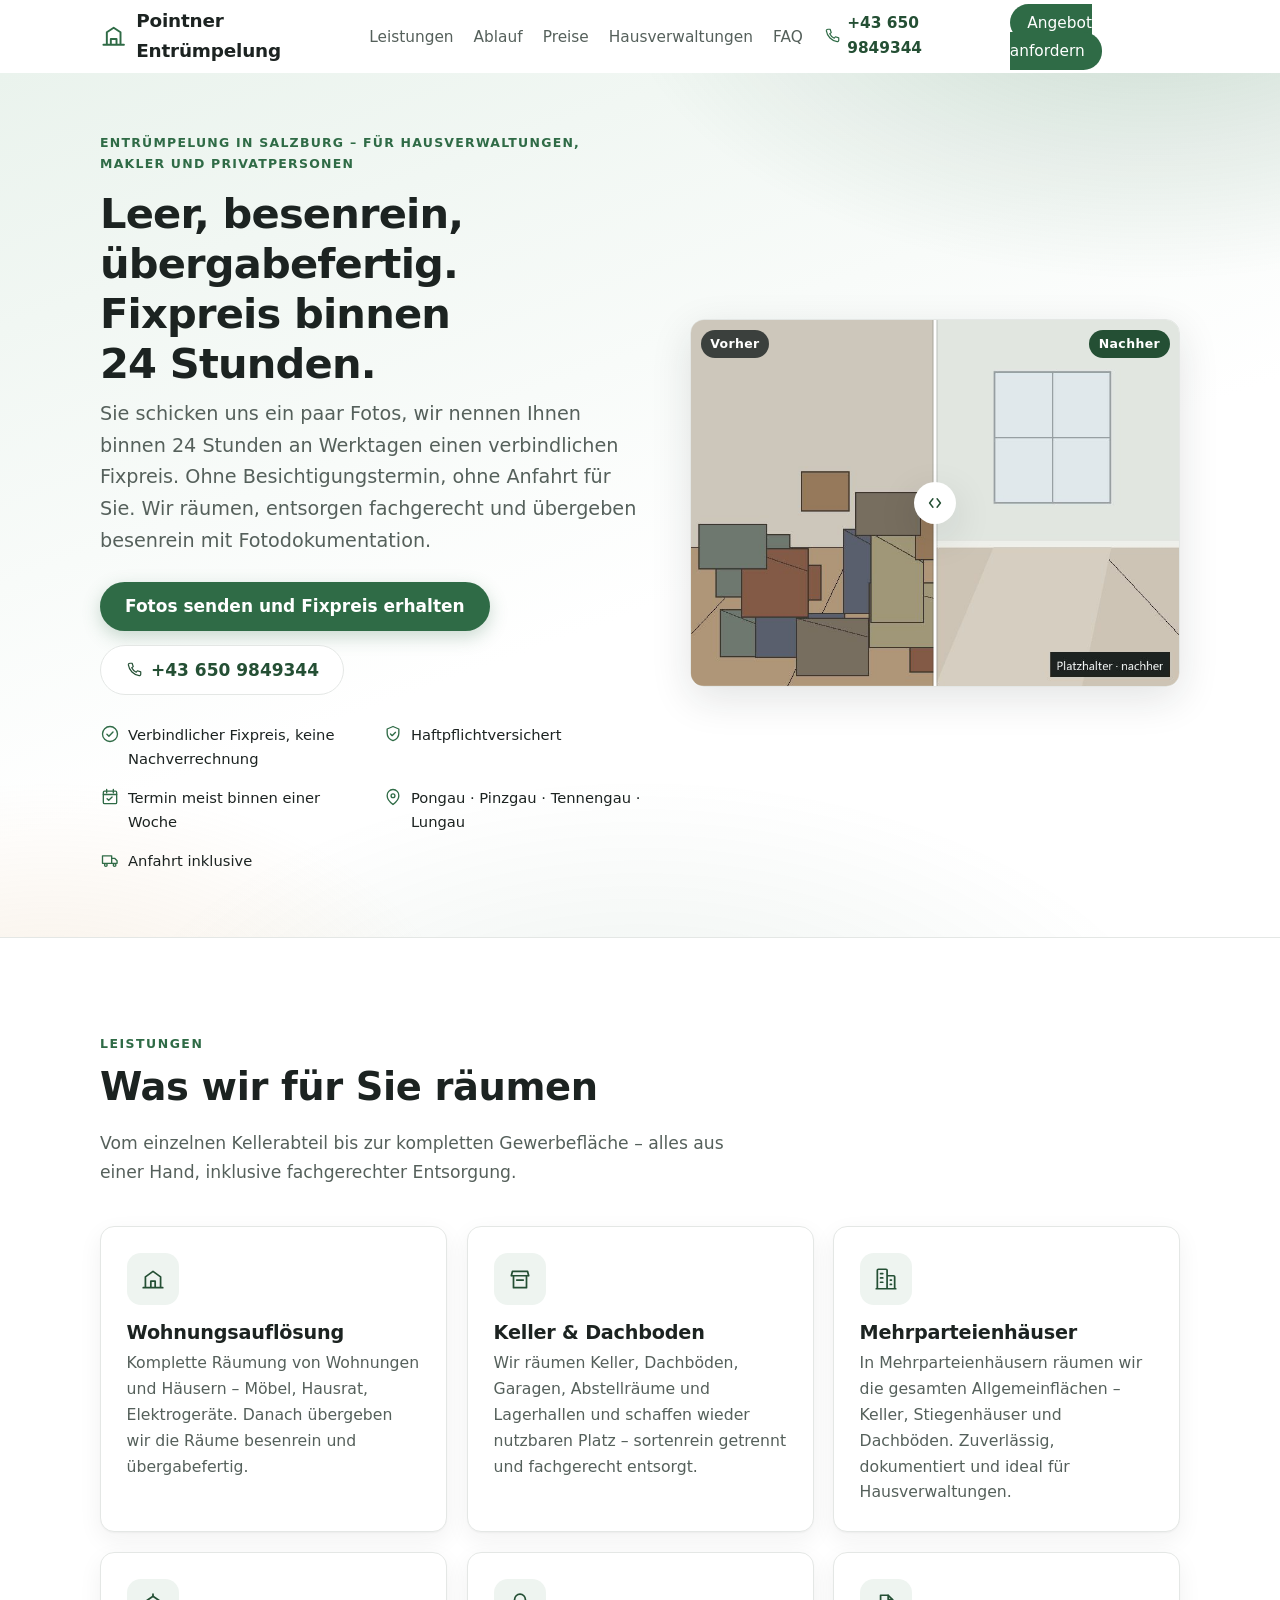
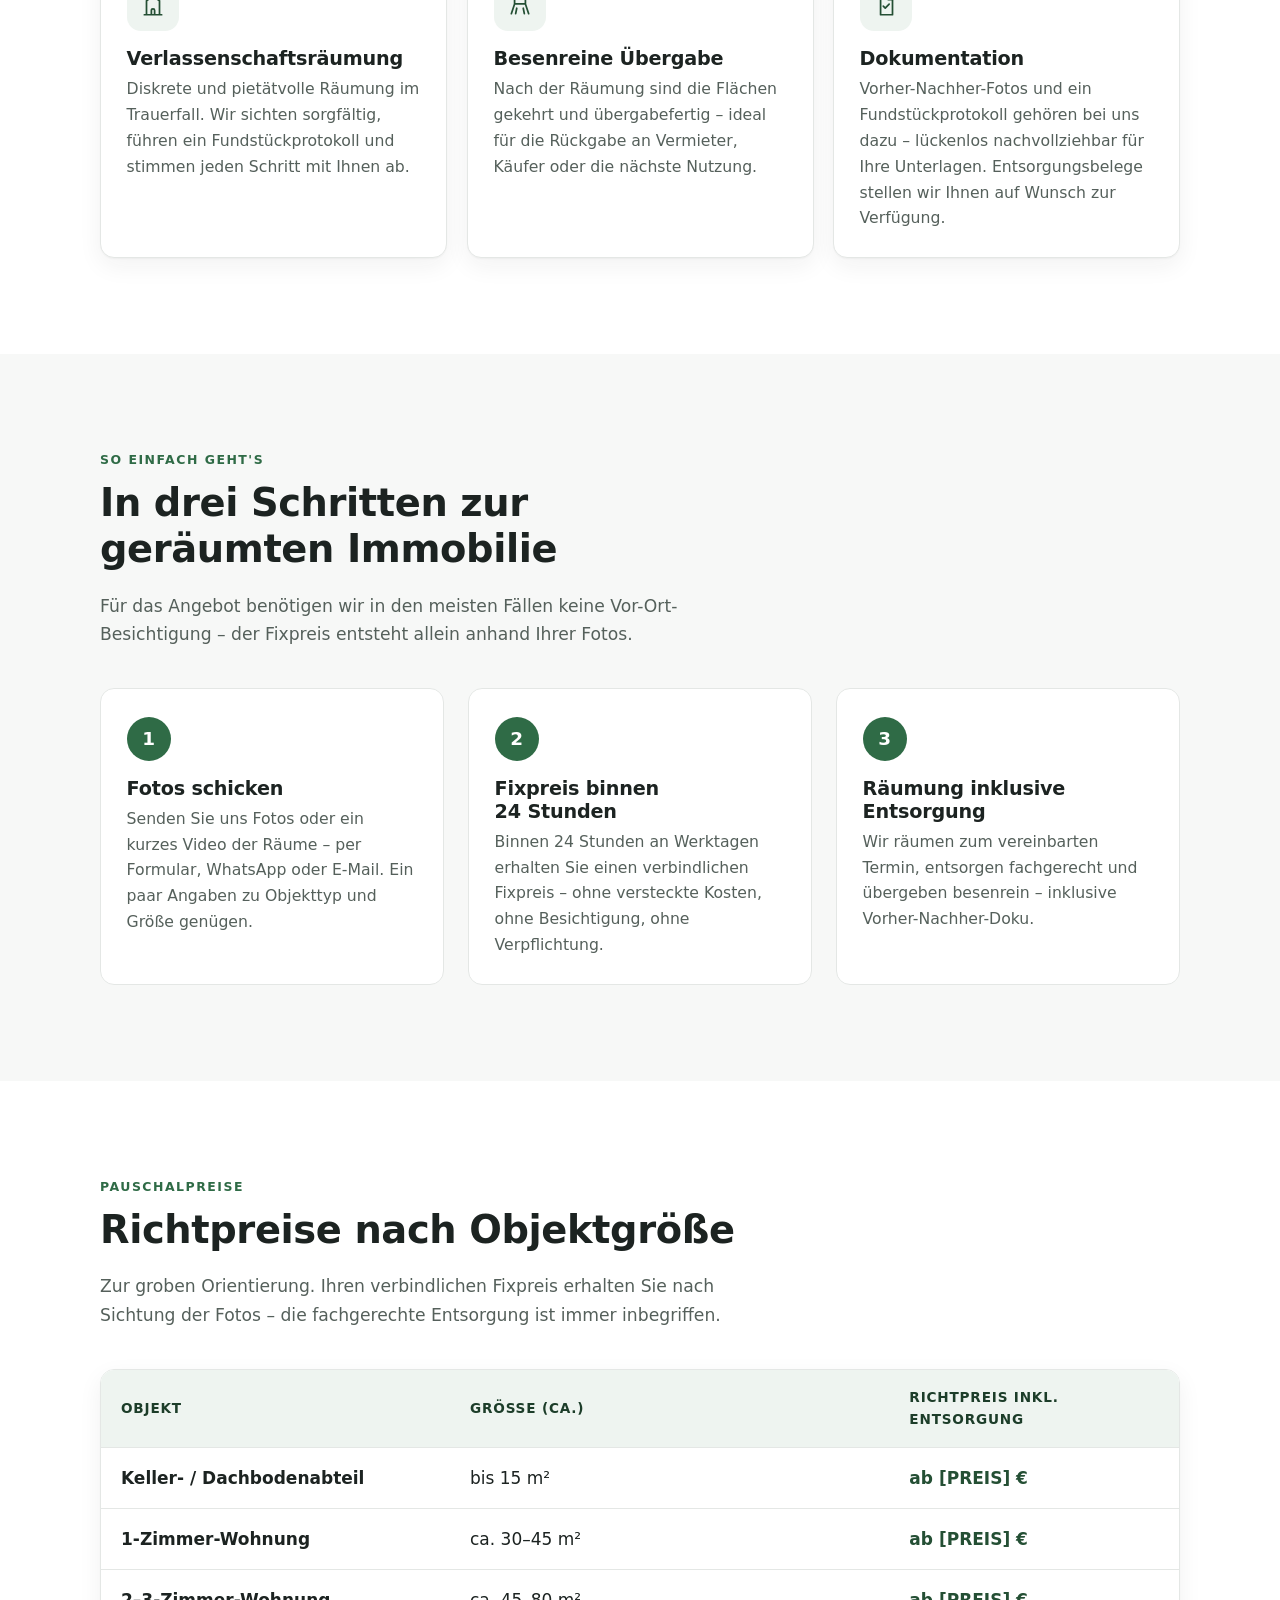
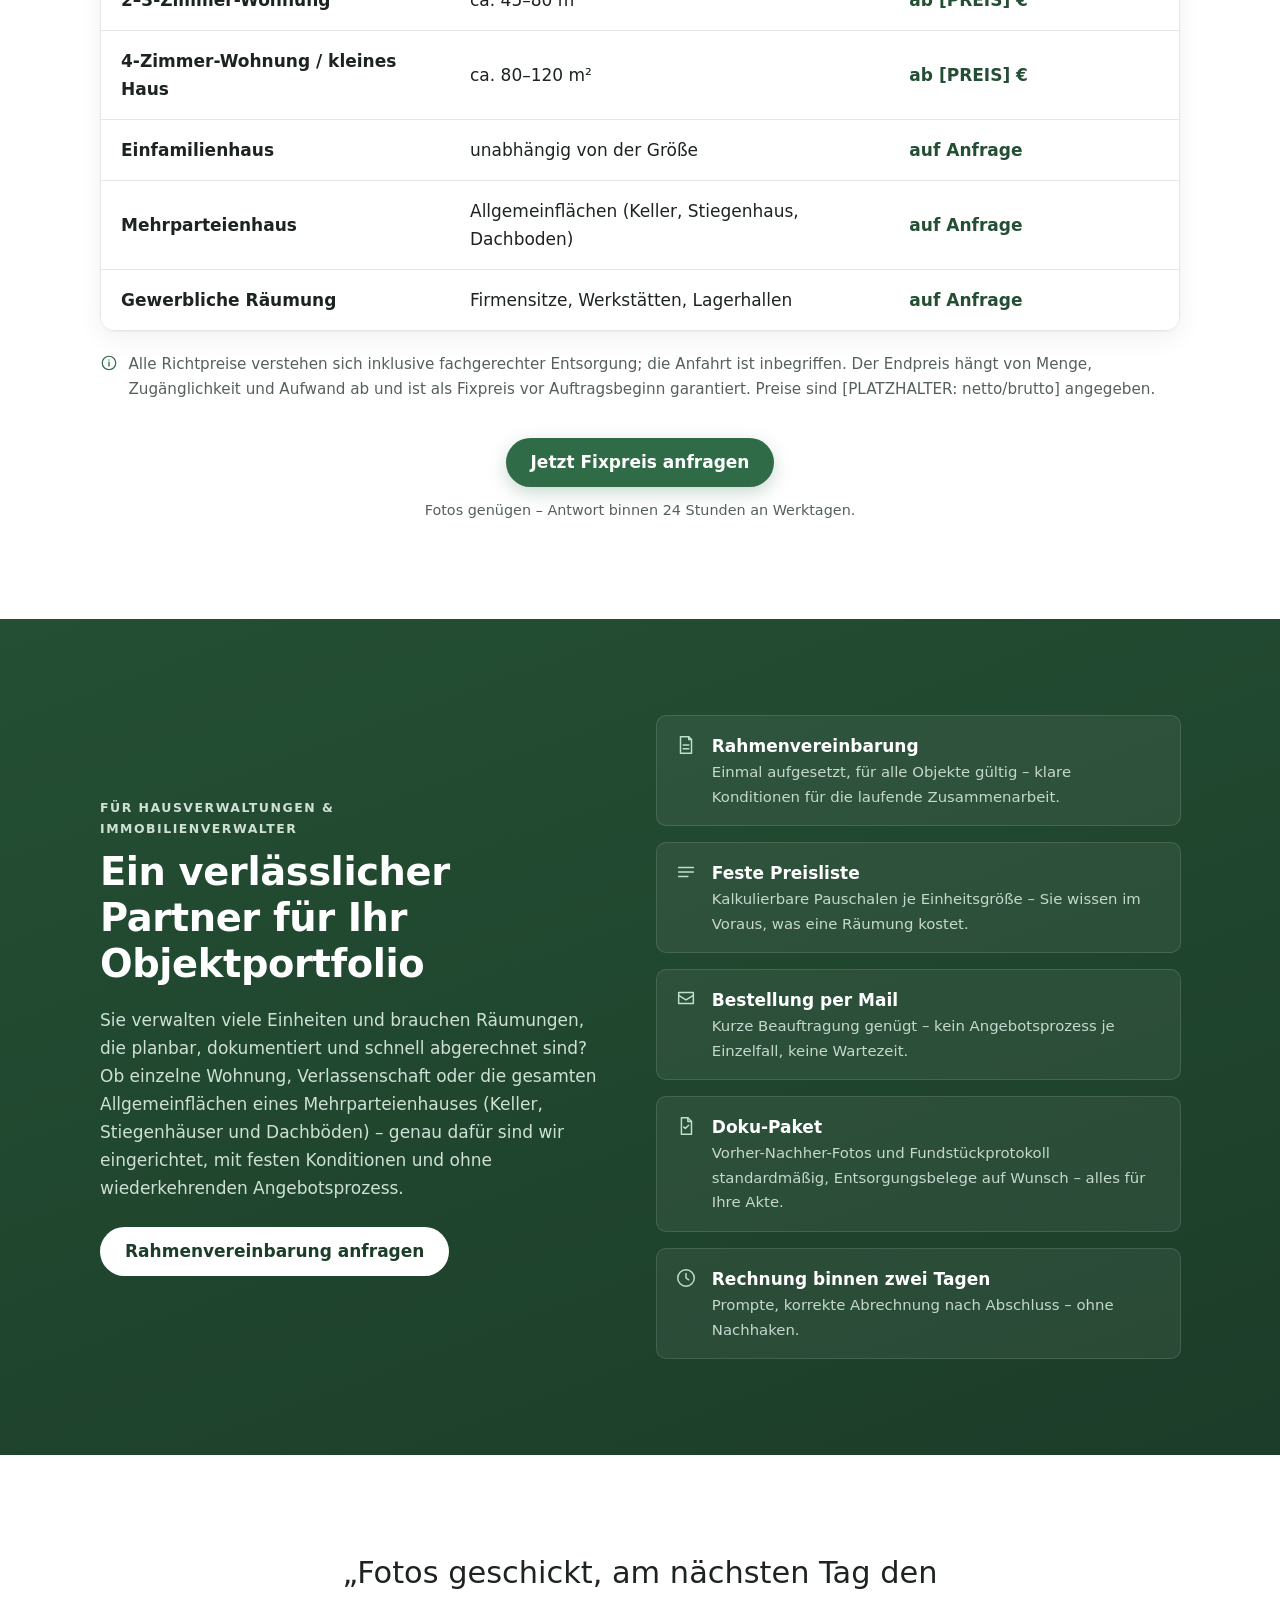
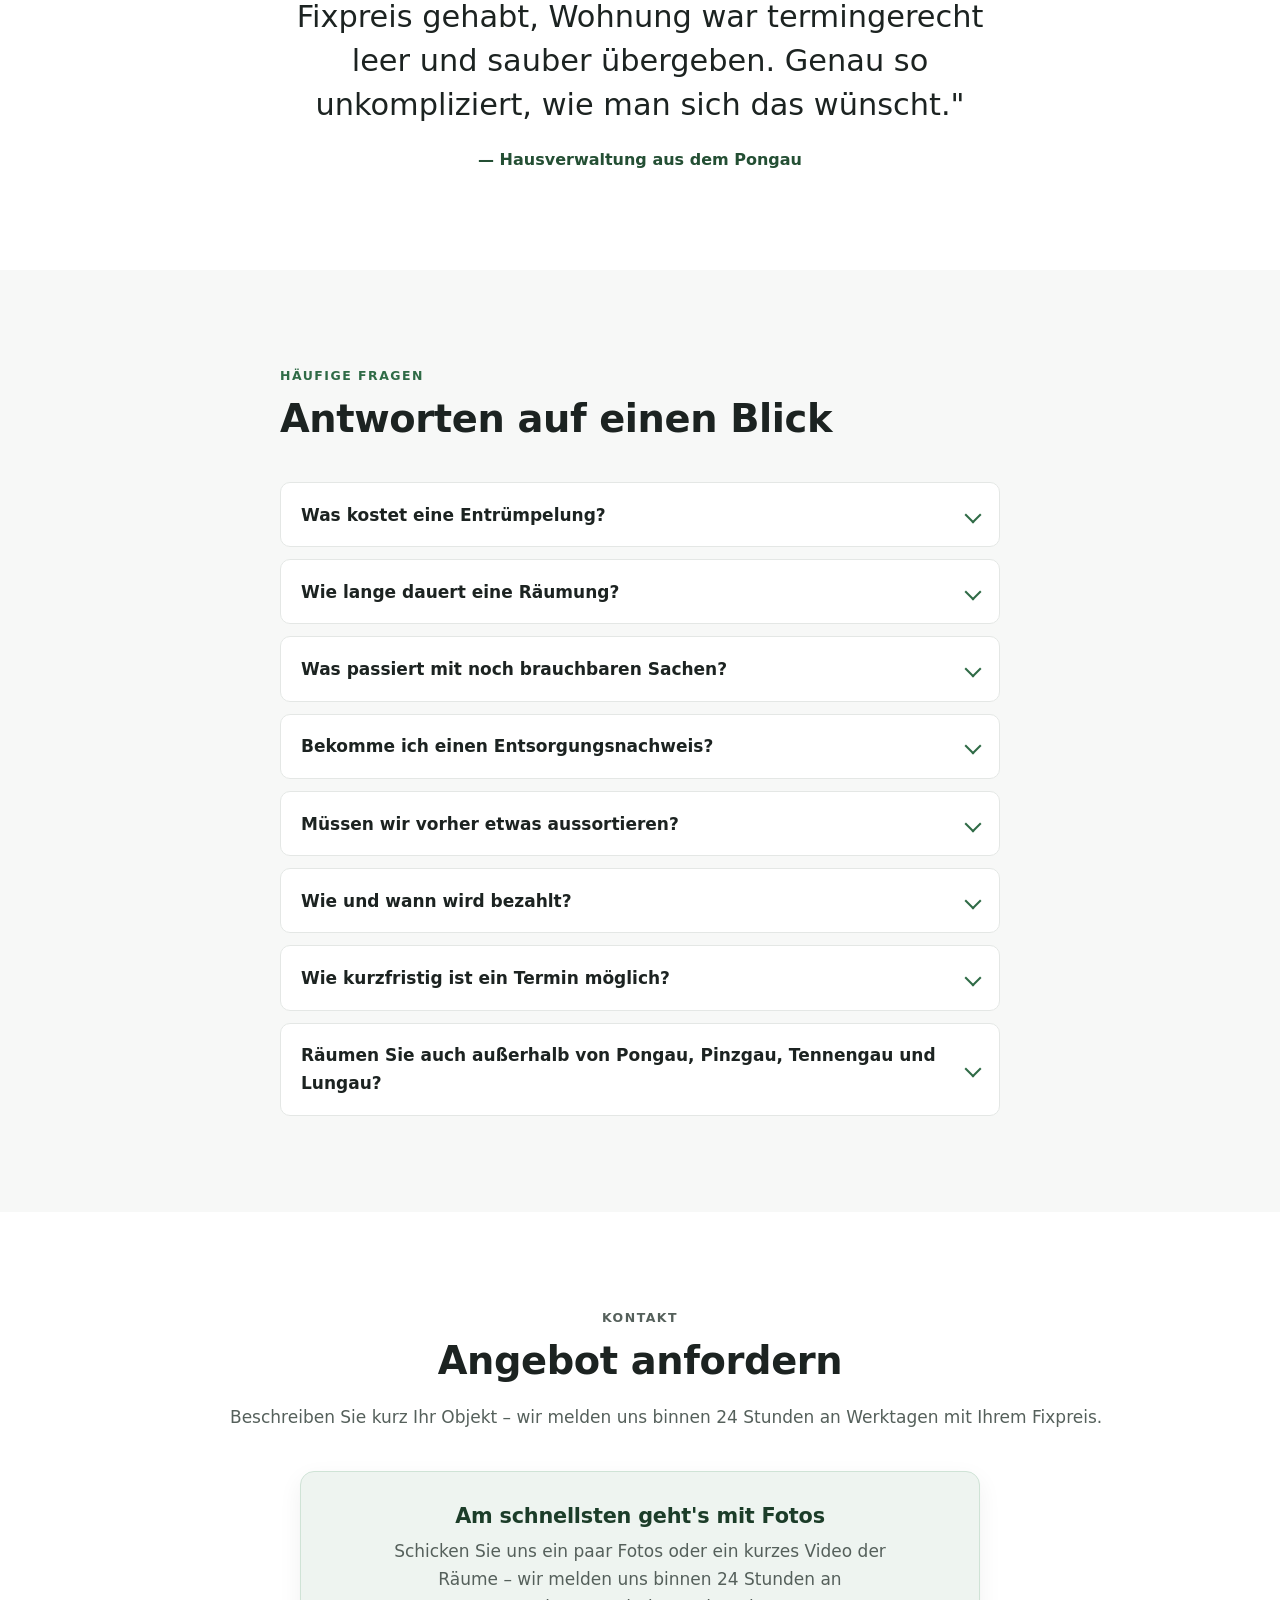
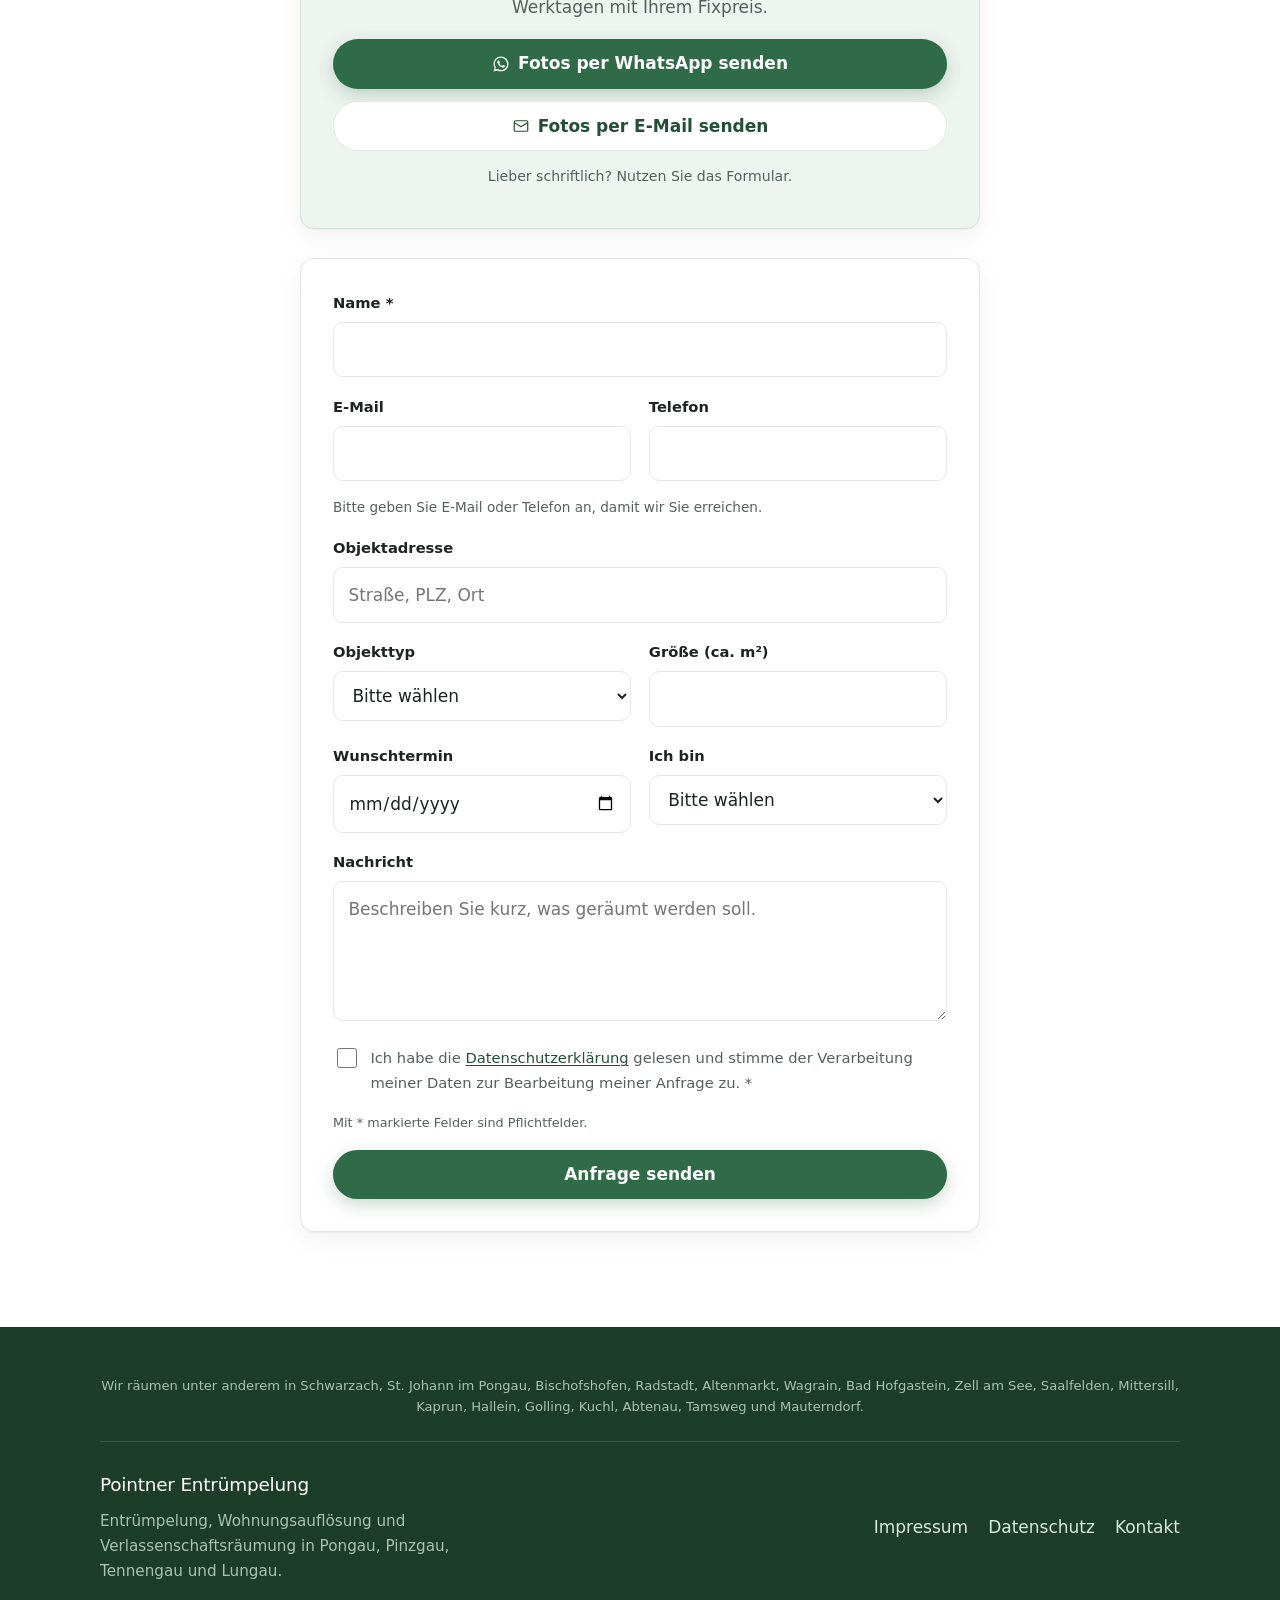
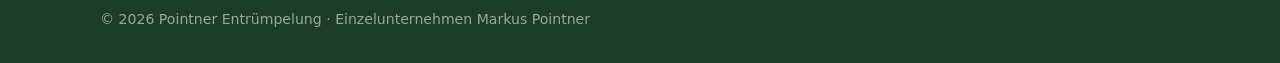
==== commit a6f4fc77: "Kontakt-Fotoblock, Entsorgungsbelege einheitlich, Referenz, FAQ, SEO-Details - Entsorgungsnachweis ü" ====
--- a/index.html
+++ b/index.html
@@ -133,12 +133,12 @@
     <section class="hero" aria-labelledby="hero-title">
       <div class="container hero-grid">
         <div class="hero-text">
-          <p class="hero-eyebrow reveal">Für Hausverwaltungen, Makler und Privatpersonen in Salzburg</p>
+          <p class="hero-eyebrow reveal">Entrümpelung in Salzburg – für Hausverwaltungen, Makler und Privatpersonen</p>
           <h1 id="hero-title" class="reveal">Leer, besenrein, übergabefertig. Fixpreis binnen 24&nbsp;Stunden.</h1>
-          <p class="hero-lead reveal">Sie schicken uns ein paar Fotos, wir nennen Ihnen innerhalb eines Werktages einen verbindlichen Fixpreis. Ohne Besichtigungstermin, ohne Anfahrt für Sie. Wir räumen, entsorgen fachgerecht und übergeben besenrein mit Fotodokumentation.</p>
+          <p class="hero-lead reveal">Sie schicken uns ein paar Fotos, wir nennen Ihnen binnen 24 Stunden an Werktagen einen verbindlichen Fixpreis. Ohne Besichtigungstermin, ohne Anfahrt für Sie. Wir räumen, entsorgen fachgerecht und übergeben besenrein mit Fotodokumentation.</p>
 
           <div class="hero-actions reveal">
-            <a class="btn btn-primary" href="#kontakt">Fotos senden und Fixpreis erhalten</a>
+            <a class="btn btn-primary" href="#fotos">Fotos senden und Fixpreis erhalten</a>
             <a class="btn btn-secondary" href="tel:+436509849344">
               <svg width="18" height="18" viewBox="0 0 24 24" fill="none" aria-hidden="true">
                 <path d="M6.5 3h3l1.5 4.5-2 1.5a12 12 0 0 0 6 6l1.5-2 4.5 1.5v3a2 2 0 0 1-2.2 2A17 17 0 0 1 4.5 5.2 2 2 0 0 1 6.5 3Z" stroke="currentColor" stroke-width="1.6" stroke-linejoin="round"/>
@@ -164,6 +164,10 @@
               <svg width="20" height="20" viewBox="0 0 24 24" fill="none" aria-hidden="true"><path d="M12 21s-7-5.2-7-10.5A7 7 0 0 1 12 3a7 7 0 0 1 7 7.5C19 15.8 12 21 12 21Z" stroke="currentColor" stroke-width="1.6" stroke-linejoin="round"/><circle cx="12" cy="10.5" r="2.3" stroke="currentColor" stroke-width="1.6"/></svg>
               Pongau · Pinzgau · Tennengau · Lungau
             </li>
+            <li>
+              <svg width="20" height="20" viewBox="0 0 24 24" fill="none" aria-hidden="true"><path d="M3 7h11v9H3zM14 10h3.5l3 3v3H14z" stroke="currentColor" stroke-width="1.6" stroke-linejoin="round"/><circle cx="7" cy="18" r="1.6" stroke="currentColor" stroke-width="1.6"/><circle cx="17.5" cy="18" r="1.6" stroke="currentColor" stroke-width="1.6"/></svg>
+              Anfahrt inklusive
+            </li>
           </ul>
         </div>
 
@@ -196,7 +200,7 @@
         <header class="section-head reveal">
           <p class="section-eyebrow">Leistungen</p>
           <h2 id="leistungen-title">Was wir für Sie räumen</h2>
-          <p class="section-sub">Von der einzelnen Kellerabteil-Räumung bis zur kompletten Gewerbefläche – alles aus einer Hand, inklusive fachgerechter Entsorgung.</p>
+          <p class="section-sub">Vom einzelnen Kellerabteil bis zur kompletten Gewerbefläche – alles aus einer Hand, inklusive fachgerechter Entsorgung.</p>
         </header>
 
         <ul class="cards" role="list">
@@ -245,7 +249,7 @@
               <svg width="26" height="26" viewBox="0 0 24 24" fill="none"><path d="M7 3h7l4 4v14H7z" stroke="currentColor" stroke-width="1.6" stroke-linejoin="round"/><path d="M14 3v4h4M9.5 13l1.8 1.8 3.6-3.6" stroke="currentColor" stroke-width="1.6" stroke-linecap="round" stroke-linejoin="round"/></svg>
             </span>
             <h3>Dokumentation</h3>
-            <p>Vorher-Nachher-Fotos und ein Fundstückprotokoll gehören bei uns dazu – lückenlos nachvollziehbar für Ihre Unterlagen. Einen Entsorgungsnachweis erstellen wir Ihnen gerne auf Anfrage.</p>
+            <p>Vorher-Nachher-Fotos und ein Fundstückprotokoll gehören bei uns dazu – lückenlos nachvollziehbar für Ihre Unterlagen. Entsorgungsbelege stellen wir Ihnen auf Wunsch zur Verfügung.</p>
           </li>
         </ul>
       </div>
@@ -257,7 +261,7 @@
         <header class="section-head reveal">
           <p class="section-eyebrow">So einfach geht's</p>
           <h2 id="ablauf-title">In drei Schritten zur geräumten Immobilie</h2>
-          <p class="section-sub">Für das Angebot benötigen wir in den meisten Fällen keine Vor-Ort-Besichtigung – der Fixpreis entsteht allein anhand Ihrer Fotos. Kein Aufwand, kein langes Warten: Sie behalten die Kontrolle, wir übernehmen die Arbeit.</p>
+          <p class="section-sub">Für das Angebot benötigen wir in den meisten Fällen keine Vor-Ort-Besichtigung – der Fixpreis entsteht allein anhand Ihrer Fotos.</p>
         </header>
 
         <ol class="steps" role="list">
@@ -268,8 +272,8 @@
           </li>
           <li class="step reveal">
             <span class="step-num" aria-hidden="true">2</span>
-            <h3>Fixpreis in 24&nbsp;Stunden</h3>
-            <p>Innerhalb eines Werktages erhalten Sie einen verbindlichen Fixpreis – ohne versteckte Kosten, ohne Besichtigung, ohne Verpflichtung.</p>
+            <h3>Fixpreis binnen 24&nbsp;Stunden</h3>
+            <p>Binnen 24 Stunden an Werktagen erhalten Sie einen verbindlichen Fixpreis – ohne versteckte Kosten, ohne Besichtigung, ohne Verpflichtung.</p>
           </li>
           <li class="step reveal">
             <span class="step-num" aria-hidden="true">3</span>
@@ -341,8 +345,13 @@
 
         <p class="price-note reveal">
           <svg width="18" height="18" viewBox="0 0 24 24" fill="none" aria-hidden="true"><circle cx="12" cy="12" r="9" stroke="currentColor" stroke-width="1.6"/><path d="M12 11v5M12 8h.01" stroke="currentColor" stroke-width="1.8" stroke-linecap="round"/></svg>
-          Alle Richtpreise verstehen sich inklusive fachgerechter Entsorgung. Der Endpreis hängt von Menge, Zugänglichkeit und Aufwand ab und ist als Fixpreis vor Auftragsbeginn garantiert. Preise sind [PLATZHALTER: netto/brutto] angegeben.
+          Alle Richtpreise verstehen sich inklusive fachgerechter Entsorgung; die Anfahrt ist inbegriffen. Der Endpreis hängt von Menge, Zugänglichkeit und Aufwand ab und ist als Fixpreis vor Auftragsbeginn garantiert. Preise sind [PLATZHALTER: netto/brutto] angegeben.
         </p>
+
+        <div class="price-cta reveal">
+          <a class="btn btn-primary" href="#fotos">Jetzt Fixpreis anfragen</a>
+          <p>Fotos genügen – Antwort binnen 24 Stunden an Werktagen.</p>
+        </div>
       </div>
     </section>
 
@@ -371,13 +380,24 @@
           </li>
           <li>
             <svg width="22" height="22" viewBox="0 0 24 24" fill="none" aria-hidden="true"><path d="M7 3h7l4 4v14H7z" stroke="currentColor" stroke-width="1.6" stroke-linejoin="round"/><path d="M14 3v4h4M9.5 13l1.8 1.8 3.6-3.6" stroke="currentColor" stroke-width="1.6" stroke-linecap="round" stroke-linejoin="round"/></svg>
-            <div><strong>Doku-Paket</strong><span>Vorher-Nachher-Fotos, Entsorgungsnachweis und Fundstückprotokoll für Ihre Akte.</span></div>
+            <div><strong>Doku-Paket</strong><span>Vorher-Nachher-Fotos und Fundstückprotokoll standardmäßig, Entsorgungsbelege auf Wunsch – alles für Ihre Akte.</span></div>
           </li>
           <li>
             <svg width="22" height="22" viewBox="0 0 24 24" fill="none" aria-hidden="true"><circle cx="12" cy="12" r="9" stroke="currentColor" stroke-width="1.6"/><path d="M12 7v5l3 2" stroke="currentColor" stroke-width="1.6" stroke-linecap="round" stroke-linejoin="round"/></svg>
             <div><strong>Rechnung binnen zwei Tagen</strong><span>Prompte, korrekte Abrechnung nach Abschluss – ohne Nachhaken.</span></div>
           </li>
         </ul>
+      </div>
+    </section>
+
+    <!-- 6. REFERENZ -->
+    <section class="section quote-section" aria-label="Kundenstimme">
+      <div class="container">
+        <blockquote class="quote reveal">
+          <!-- [PLATZHALTER-ZITAT] – echtes Kundenzitat hier eintragen -->
+          <p>„Fotos geschickt, am nächsten Tag den Fixpreis gehabt, Wohnung war termingerecht leer und sauber übergeben. Genau so unkompliziert, wie man sich das wünscht."</p>
+          <cite>— Hausverwaltung aus dem Pongau</cite>
+        </blockquote>
       </div>
     </section>
 
@@ -393,7 +413,7 @@
           <details name="faq">
             <summary>Was kostet eine Entrümpelung?</summary>
             <div class="faq-body">
-              <p>Der Preis hängt von Menge, Objektgröße, Zugänglichkeit und Entsorgungsaufwand ab. Unsere Richtpreise finden Sie in der Preistabelle. Nach Sichtung Ihrer Fotos nennen wir Ihnen innerhalb von 24 Stunden einen verbindlichen Fixpreis – inklusive Entsorgung, ohne versteckte Kosten.</p>
+              <p>Der Preis hängt von Menge, Objektgröße, Zugänglichkeit und Entsorgungsaufwand ab. Unsere Richtpreise finden Sie in der Preistabelle. Nach Sichtung Ihrer Fotos nennen wir Ihnen binnen 24 Stunden an Werktagen einen verbindlichen Fixpreis – inklusive Entsorgung, ohne versteckte Kosten.</p>
             </div>
           </details>
           <details name="faq">
@@ -411,7 +431,19 @@
           <details name="faq">
             <summary>Bekomme ich einen Entsorgungsnachweis?</summary>
             <div class="faq-body">
-              <p>Wir entsorgen ausschließlich über befugte Sammel- und Verwertungsstellen. Einen schriftlichen Entsorgungsnachweis erstellen wir Ihnen gerne auf Anfrage. Für Hausverwaltungen mit Rahmenvereinbarung ist er fixer Bestandteil des Doku-Pakets.</p>
+              <p>Wir entsorgen ausschließlich über befugte Sammel- und Verwertungsstellen. Die Entsorgungsbelege stellen wir Ihnen auf Wunsch zur Verfügung – geben Sie das bitte bei der Beauftragung an.</p>
+            </div>
+          </details>
+          <details name="faq">
+            <summary>Müssen wir vorher etwas aussortieren?</summary>
+            <div class="faq-body">
+              <p>Nein. Sie müssen nichts vorbereiten. Sagen Sie uns nur, was erhalten bleiben soll – wir sichten den Rest und erfassen Wertgegenstände und Dokumente im Fundstückprotokoll.</p>
+            </div>
+          </details>
+          <details name="faq">
+            <summary>Wie und wann wird bezahlt?</summary>
+            <div class="faq-body">
+              <p>Sie erhalten die Rechnung nach Abschluss der Räumung, zahlbar binnen 14 Tagen per Überweisung. Keine Anzahlung nötig.</p>
             </div>
           </details>
           <details name="faq">
@@ -436,18 +468,23 @@
         <div class="contact-head reveal">
           <p class="section-eyebrow">Kontakt</p>
           <h2 id="kontakt-title">Angebot anfordern</h2>
-          <p>Beschreiben Sie kurz Ihr Objekt – wir melden uns innerhalb von 24 Stunden mit einem Fixpreis.</p>
-
-          <ul class="contact-direct" role="list">
-            <li>
-              <svg width="20" height="20" viewBox="0 0 24 24" fill="none" aria-hidden="true"><path d="M6.5 3h3l1.5 4.5-2 1.5a12 12 0 0 0 6 6l1.5-2 4.5 1.5v3a2 2 0 0 1-2.2 2A17 17 0 0 1 4.5 5.2 2 2 0 0 1 6.5 3Z" stroke="currentColor" stroke-width="1.6" stroke-linejoin="round"/></svg>
-              <a href="tel:+436509849344">+43 650 9849344</a>
-            </li>
-            <li>
-              <svg width="20" height="20" viewBox="0 0 24 24" fill="none" aria-hidden="true"><path d="M4 5h16v14H4z" stroke="currentColor" stroke-width="1.6" stroke-linejoin="round"/><path d="M4 8l8 5 8-5" stroke="currentColor" stroke-width="1.6" stroke-linecap="round" stroke-linejoin="round"/></svg>
-              <a href="mailto:pointner.m98@gmail.com">pointner.m98@gmail.com</a>
-            </li>
-          </ul>
+          <p>Beschreiben Sie kurz Ihr Objekt – wir melden uns binnen 24 Stunden an Werktagen mit Ihrem Fixpreis.</p>
+        </div>
+
+        <div class="photo-cta reveal" id="fotos">
+          <h3>Am schnellsten geht's mit Fotos</h3>
+          <p>Schicken Sie uns ein paar Fotos oder ein kurzes Video der Räume – wir melden uns binnen 24 Stunden an Werktagen mit Ihrem Fixpreis.</p>
+          <div class="photo-cta-actions">
+            <a class="btn btn-primary" href="https://wa.me/436509849344">
+              <svg width="20" height="20" viewBox="0 0 24 24" fill="currentColor" aria-hidden="true"><path d="M12.04 2C6.58 2 2.13 6.45 2.13 11.91c0 1.75.46 3.45 1.32 4.95L2 22l5.25-1.38c1.45.79 3.08 1.2 4.79 1.2h.01c5.46 0 9.91-4.45 9.91-9.91 0-2.65-1.03-5.14-2.9-7.01A9.82 9.82 0 0 0 12.04 2Zm0 1.8c2.16 0 4.19.84 5.72 2.37a8.03 8.03 0 0 1 2.37 5.72c0 4.46-3.63 8.09-8.1 8.09-1.53 0-3.02-.43-4.31-1.24l-.31-.18-3.11.82.83-3.03-.2-.32a8.03 8.03 0 0 1-1.25-4.29c0-4.46 3.63-8.09 8.1-8.09Zm4.68 10.29c-.25-.13-1.47-.72-1.7-.8-.23-.09-.39-.13-.56.13-.16.25-.64.8-.79.97-.14.16-.29.18-.54.06-.25-.13-1.05-.39-2-1.23-.74-.66-1.24-1.48-1.38-1.73-.14-.25-.02-.39.11-.51.11-.11.25-.29.38-.43.13-.14.17-.25.25-.42.08-.16.04-.31-.02-.43-.06-.13-.56-1.35-.77-1.85-.2-.48-.41-.42-.56-.43l-.48-.01c-.16 0-.43.06-.66.31-.23.25-.86.85-.86 2.07 0 1.22.89 2.4 1.01 2.56.13.16 1.75 2.67 4.23 3.74.59.26 1.05.41 1.41.52.59.19 1.13.16 1.56.1.48-.07 1.47-.6 1.68-1.18.21-.58.21-1.07.14-1.18-.06-.11-.22-.17-.47-.29Z"/></svg>
+              Fotos per WhatsApp senden
+            </a>
+            <a class="btn btn-secondary" href="mailto:pointner.m98@gmail.com">
+              <svg width="20" height="20" viewBox="0 0 24 24" fill="none" aria-hidden="true"><rect x="3" y="5" width="18" height="14" rx="1.5" stroke="currentColor" stroke-width="1.6"/><path d="M4 8l8 5 8-5" stroke="currentColor" stroke-width="1.6" stroke-linecap="round" stroke-linejoin="round"/></svg>
+              Fotos per E-Mail senden
+            </a>
+          </div>
+          <p class="photo-cta-alt">Lieber schriftlich? Nutzen Sie das Formular.</p>
         </div>
 
         <form class="contact-form reveal" id="contact-form" action="[FORMSPREE-ENDPOINT]" method="POST" novalidate>
@@ -459,16 +496,17 @@
 
           <div class="field-row">
             <div class="field">
-              <label for="f-email">E-Mail <span aria-hidden="true">*</span></label>
-              <input type="email" id="f-email" name="email" autocomplete="email" required>
-              <p class="field-error" data-error-for="f-email" hidden>Bitte geben Sie eine gültige E-Mail-Adresse an.</p>
+              <label for="f-email">E-Mail</label>
+              <input type="email" id="f-email" name="email" autocomplete="email" aria-describedby="contact-reach">
+              <p class="field-error" id="err-email" data-error-for="f-email" hidden></p>
             </div>
             <div class="field">
-              <label for="f-phone">Telefon <span aria-hidden="true">*</span></label>
-              <input type="tel" id="f-phone" name="telefon" autocomplete="tel" required>
-              <p class="field-error" data-error-for="f-phone" hidden>Bitte geben Sie eine Telefonnummer an.</p>
-            </div>
-          </div>
+              <label for="f-phone">Telefon</label>
+              <input type="tel" id="f-phone" name="telefon" autocomplete="tel" aria-describedby="contact-reach">
+              <p class="field-error" id="err-phone" data-error-for="f-phone" hidden></p>
+            </div>
+          </div>
+          <p class="field-note" id="contact-reach">Bitte geben Sie E-Mail oder Telefon an, damit wir Sie erreichen.</p>
 
           <div class="field">
             <label for="f-address">Objektadresse</label>
@@ -532,28 +570,26 @@
           <button type="submit" class="btn btn-primary btn-block" id="submit-btn">Anfrage senden</button>
 
           <p class="form-status" id="form-status" role="status" aria-live="polite" hidden></p>
-
-          <p class="form-hint">
-            <svg width="18" height="18" viewBox="0 0 24 24" fill="none" aria-hidden="true"><path d="M12 3a6 6 0 0 1 6 6c0 4-6 12-6 12S6 13 6 9a6 6 0 0 1 6-6Z" stroke="currentColor" stroke-width="1.5" stroke-linejoin="round"/></svg>
-            <span>Fotos oder ein kurzes Video schicken Sie uns bitte per <a href="https://wa.me/436509849344">WhatsApp</a> oder per Mail an <a href="mailto:pointner.m98@gmail.com">pointner.m98@gmail.com</a>.</span>
-          </p>
         </form>
       </div>
     </section>
   </main>
 
   <footer class="site-footer">
-    <div class="container footer-inner">
-      <div class="footer-brand">
-        <span class="brand-name">Pointner Entrümpelung</span>
-        <p>Entrümpelung, Wohnungsauflösung und Verlassenschaftsräumung in Pongau, Pinzgau, Tennengau und Lungau.</p>
-      </div>
-      <nav class="footer-nav" aria-label="Rechtliches">
-        <a href="/impressum.html">Impressum</a>
-        <a href="/datenschutz.html">Datenschutz</a>
-        <a href="#kontakt">Kontakt</a>
-      </nav>
-      <p class="footer-copy">© <span id="year">2026</span> Pointner Entrümpelung · Einzelunternehmen Markus Pointner</p>
+    <div class="container">
+      <p class="footer-areas">Wir räumen unter anderem in Schwarzach, St. Johann im Pongau, Bischofshofen, Radstadt, Altenmarkt, Wagrain, Bad Hofgastein, Zell am See, Saalfelden, Mittersill, Kaprun, Hallein, Golling, Kuchl, Abtenau, Tamsweg und Mauterndorf.</p>
+      <div class="footer-inner">
+        <div class="footer-brand">
+          <span class="brand-name">Pointner Entrümpelung</span>
+          <p>Entrümpelung, Wohnungsauflösung und Verlassenschaftsräumung in Pongau, Pinzgau, Tennengau und Lungau.</p>
+        </div>
+        <nav class="footer-nav" aria-label="Rechtliches">
+          <a href="/impressum.html">Impressum</a>
+          <a href="/datenschutz.html">Datenschutz</a>
+          <a href="#kontakt">Kontakt</a>
+        </nav>
+        <p class="footer-copy">© <span id="year">2026</span> Pointner Entrümpelung · Einzelunternehmen Markus Pointner</p>
+      </div>
     </div>
   </footer>
 
--- a/style.css
+++ b/style.css
@@ -425,12 +425,48 @@
 .form-status.is-success { background: #e7f4ec; color: #1c6b3f; border: 1px solid #b7ddc6; }
 .form-status.is-error   { background: #fbeae8; color: #a5281b; border: 1px solid #f0c3bd; }
 
+/* Hinweis „E-Mail oder Telefon" unter den Feldern */
+.field-note { margin: -.15rem 0 1.1rem; font-size: .85rem; color: var(--ink-soft); }
+
+/* Prominenter Foto-Block über dem Formular */
+.photo-cta {
+  max-width: 680px; margin: 0 auto 1.75rem;
+  background: var(--accent-soft); border: 1px solid #cfe3d6; border-radius: var(--radius);
+  padding: clamp(1.5rem, 4vw, 2rem); text-align: center; box-shadow: var(--shadow);
+}
+.photo-cta h3 { font-size: 1.3rem; margin: 0 0 .5rem; color: var(--accent-darker); }
+.photo-cta > p { color: var(--ink-soft); margin: 0 auto .5rem; max-width: 46ch; }
+.photo-cta-actions { display: flex; flex-wrap: wrap; justify-content: center; gap: .75rem; margin: 1.1rem 0 .85rem; }
+.photo-cta-actions .btn { flex: 1 1 auto; min-width: 220px; }
+.photo-cta-alt { font-size: .88rem; color: var(--ink-soft); margin: 0; }
+
+/* CTA unter der Preistabelle */
+.price-cta { text-align: center; margin-top: 2.25rem; }
+.price-cta p { margin: .75rem 0 0; font-size: .9rem; color: var(--ink-soft); }
+
+/* Referenzzitat */
+.quote-section { text-align: center; }
+.quote { max-width: 760px; margin: 0 auto; }
+.quote p {
+  font-size: clamp(1.3rem, 2.6vw, 1.9rem); line-height: 1.45; font-weight: 500;
+  color: var(--ink); margin: 0; text-wrap: balance;
+}
+.quote cite {
+  display: block; margin-top: 1.25rem; font-style: normal;
+  font-weight: 600; font-size: 1rem; color: var(--accent-dark);
+}
+
 .form-hint { display: flex; gap: .5rem; align-items: flex-start; margin: 1.1rem 0 0; font-size: .9rem; color: var(--ink-soft); overflow-wrap: anywhere; }
 .form-hint > * { min-width: 0; }
 .form-hint svg { color: var(--accent); flex: none; margin-top: 1px; }
 
 /* ---------- Footer ---------- */
 .site-footer { background: var(--accent-darker); color: #c6d8cd; padding: 3rem 0 2rem; }
+.footer-areas {
+  margin: 0 0 1.75rem; padding-bottom: 1.5rem;
+  border-bottom: 1px solid rgba(255,255,255,.12);
+  font-size: .82rem; line-height: 1.6; color: #a9c2b3; text-align: center;
+}
 .footer-inner { display: grid; gap: 1.5rem; }
 .footer-brand .brand-name { color: #fff; font-size: 1.15rem; }
 .footer-brand p { margin: .5rem 0 0; color: #a9c2b3; font-size: .95rem; max-width: 42ch; }
--- a/style.css
+++ b/style.css
@@ -425,12 +425,48 @@
 .form-status.is-success { background: #e7f4ec; color: #1c6b3f; border: 1px solid #b7ddc6; }
 .form-status.is-error   { background: #fbeae8; color: #a5281b; border: 1px solid #f0c3bd; }
 
+/* Hinweis „E-Mail oder Telefon" unter den Feldern */
+.field-note { margin: -.15rem 0 1.1rem; font-size: .85rem; color: var(--ink-soft); }
+
+/* Prominenter Foto-Block über dem Formular */
+.photo-cta {
+  max-width: 680px; margin: 0 auto 1.75rem;
+  background: var(--accent-soft); border: 1px solid #cfe3d6; border-radius: var(--radius);
+  padding: clamp(1.5rem, 4vw, 2rem); text-align: center; box-shadow: var(--shadow);
+}
+.photo-cta h3 { font-size: 1.3rem; margin: 0 0 .5rem; color: var(--accent-darker); }
+.photo-cta > p { color: var(--ink-soft); margin: 0 auto .5rem; max-width: 46ch; }
+.photo-cta-actions { display: flex; flex-wrap: wrap; justify-content: center; gap: .75rem; margin: 1.1rem 0 .85rem; }
+.photo-cta-actions .btn { flex: 1 1 auto; min-width: 220px; }
+.photo-cta-alt { font-size: .88rem; color: var(--ink-soft); margin: 0; }
+
+/* CTA unter der Preistabelle */
+.price-cta { text-align: center; margin-top: 2.25rem; }
+.price-cta p { margin: .75rem 0 0; font-size: .9rem; color: var(--ink-soft); }
+
+/* Referenzzitat */
+.quote-section { text-align: center; }
+.quote { max-width: 760px; margin: 0 auto; }
+.quote p {
+  font-size: clamp(1.3rem, 2.6vw, 1.9rem); line-height: 1.45; font-weight: 500;
+  color: var(--ink); margin: 0; text-wrap: balance;
+}
+.quote cite {
+  display: block; margin-top: 1.25rem; font-style: normal;
+  font-weight: 600; font-size: 1rem; color: var(--accent-dark);
+}
+
 .form-hint { display: flex; gap: .5rem; align-items: flex-start; margin: 1.1rem 0 0; font-size: .9rem; color: var(--ink-soft); overflow-wrap: anywhere; }
 .form-hint > * { min-width: 0; }
 .form-hint svg { color: var(--accent); flex: none; margin-top: 1px; }
 
 /* ---------- Footer ---------- */
 .site-footer { background: var(--accent-darker); color: #c6d8cd; padding: 3rem 0 2rem; }
+.footer-areas {
+  margin: 0 0 1.75rem; padding-bottom: 1.5rem;
+  border-bottom: 1px solid rgba(255,255,255,.12);
+  font-size: .82rem; line-height: 1.6; color: #a9c2b3; text-align: center;
+}
 .footer-inner { display: grid; gap: 1.5rem; }
 .footer-brand .brand-name { color: #fff; font-size: 1.15rem; }
 .footer-brand p { margin: .5rem 0 0; color: #a9c2b3; font-size: .95rem; max-width: 42ch; }
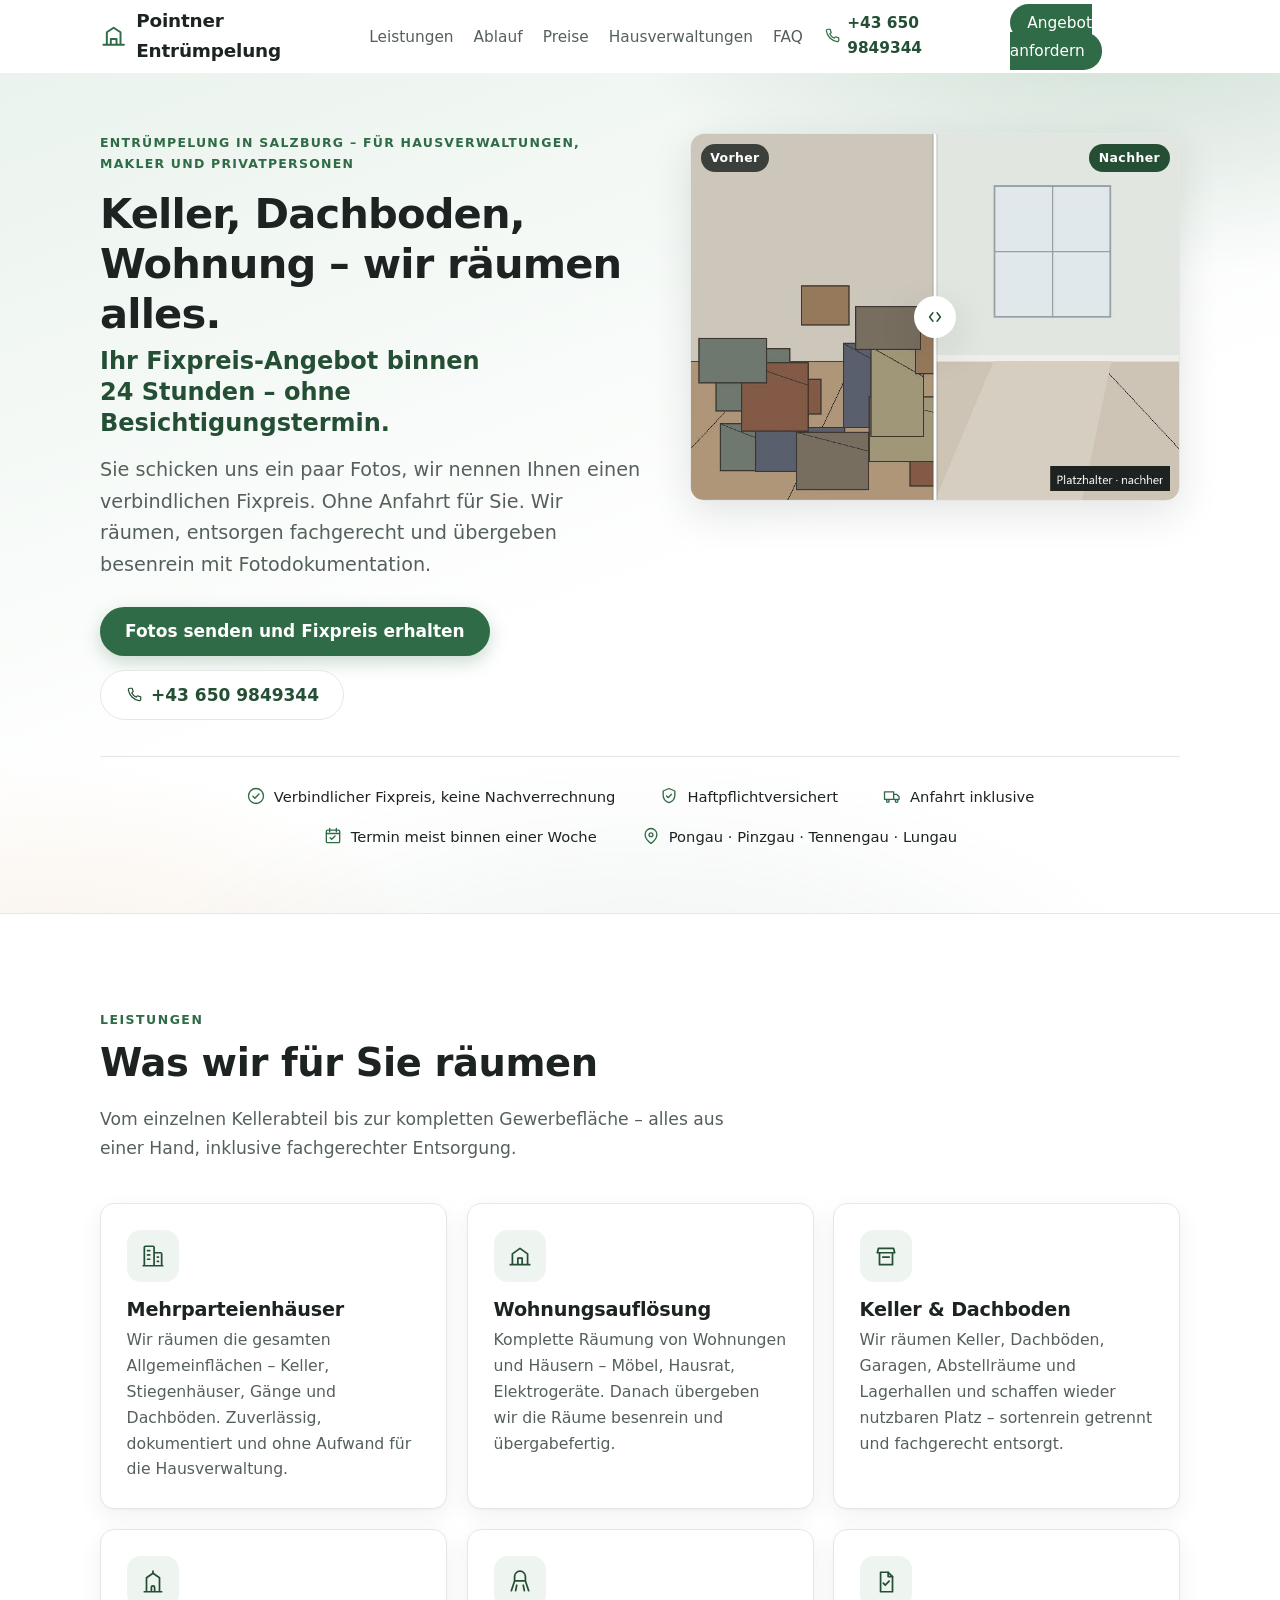
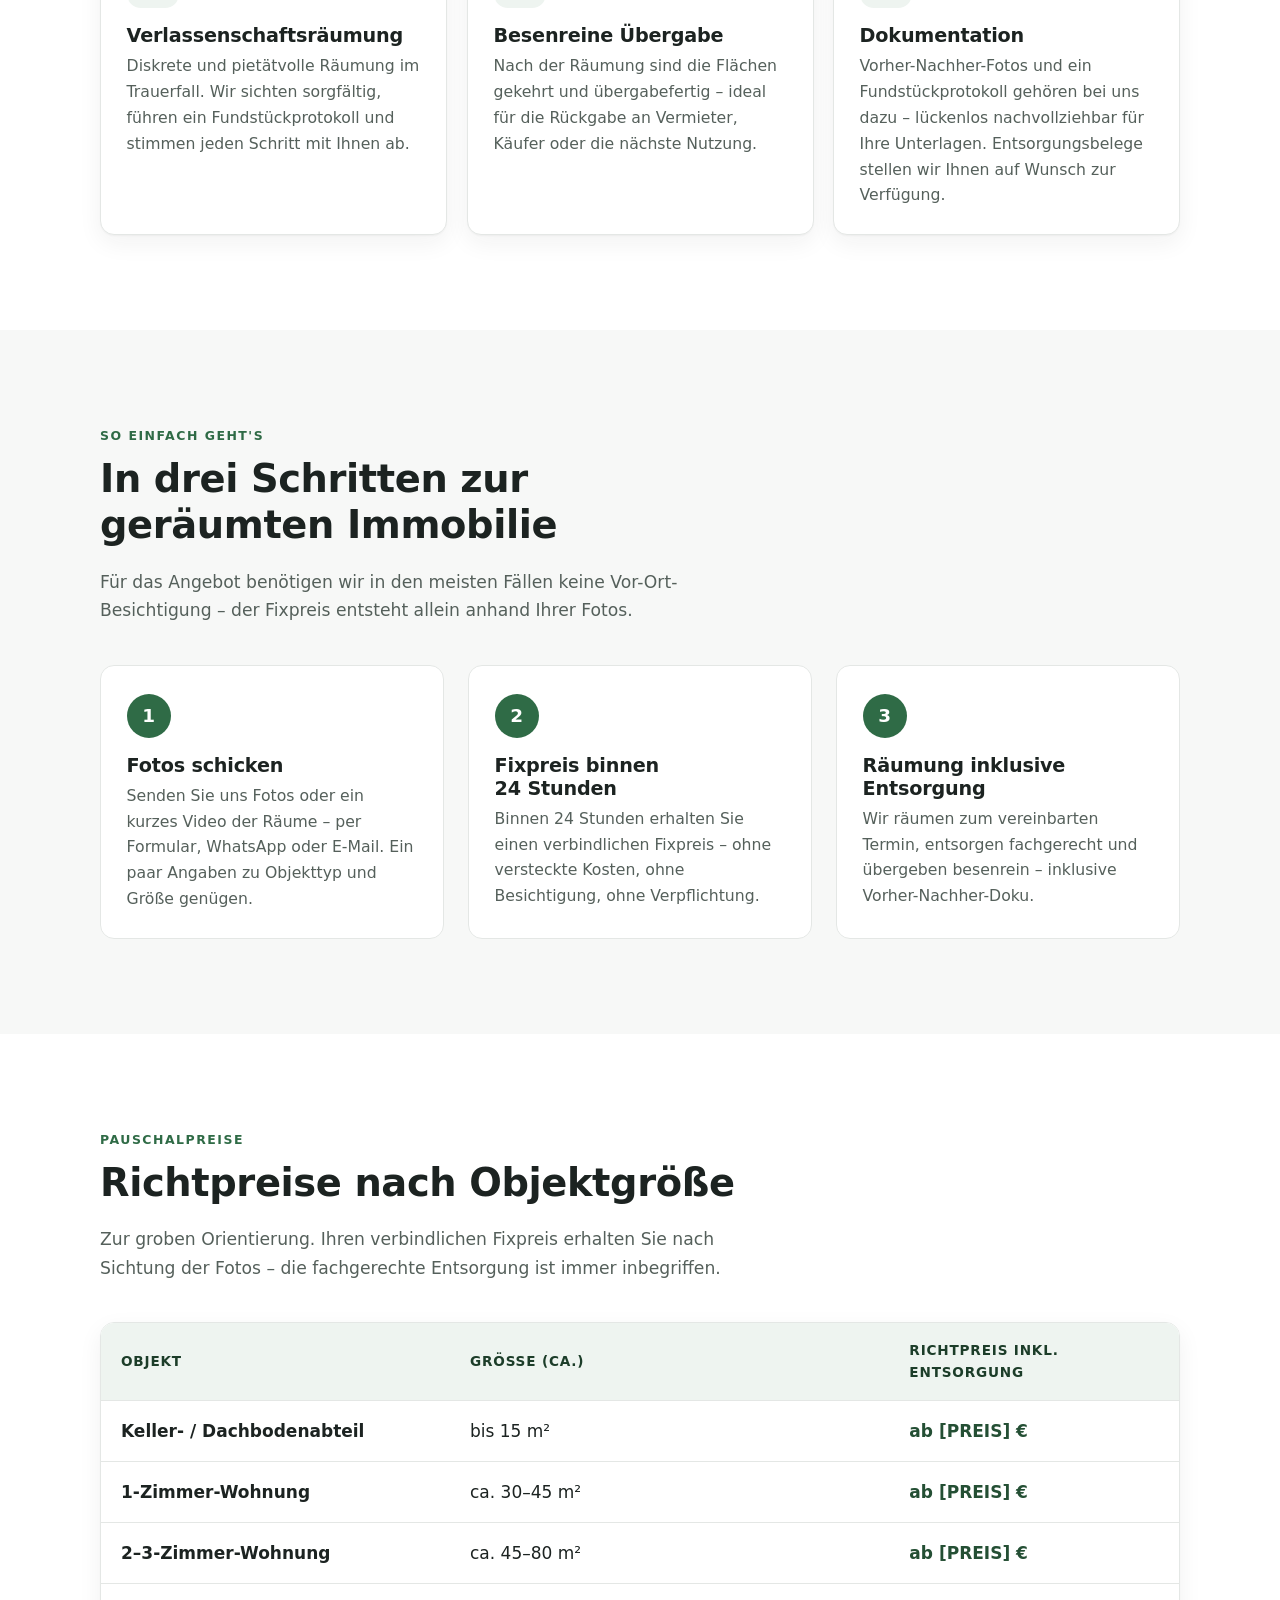
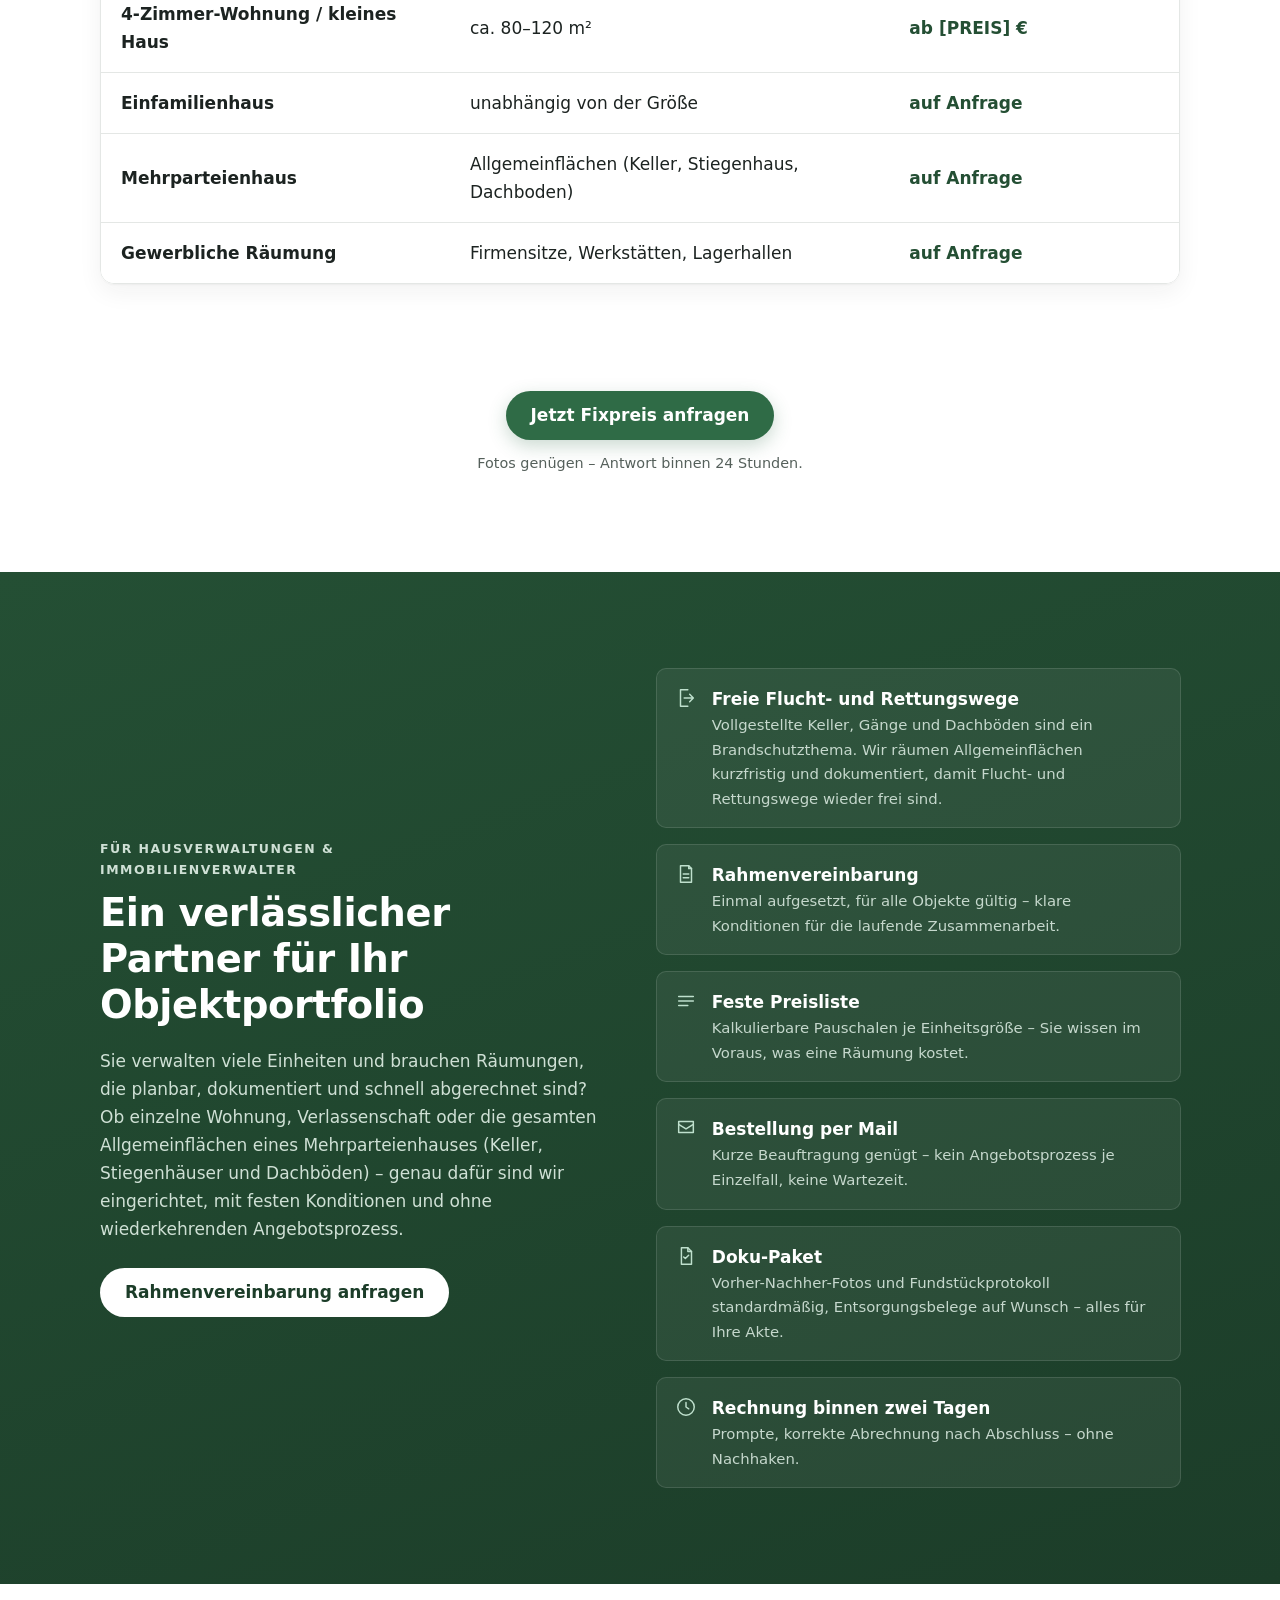
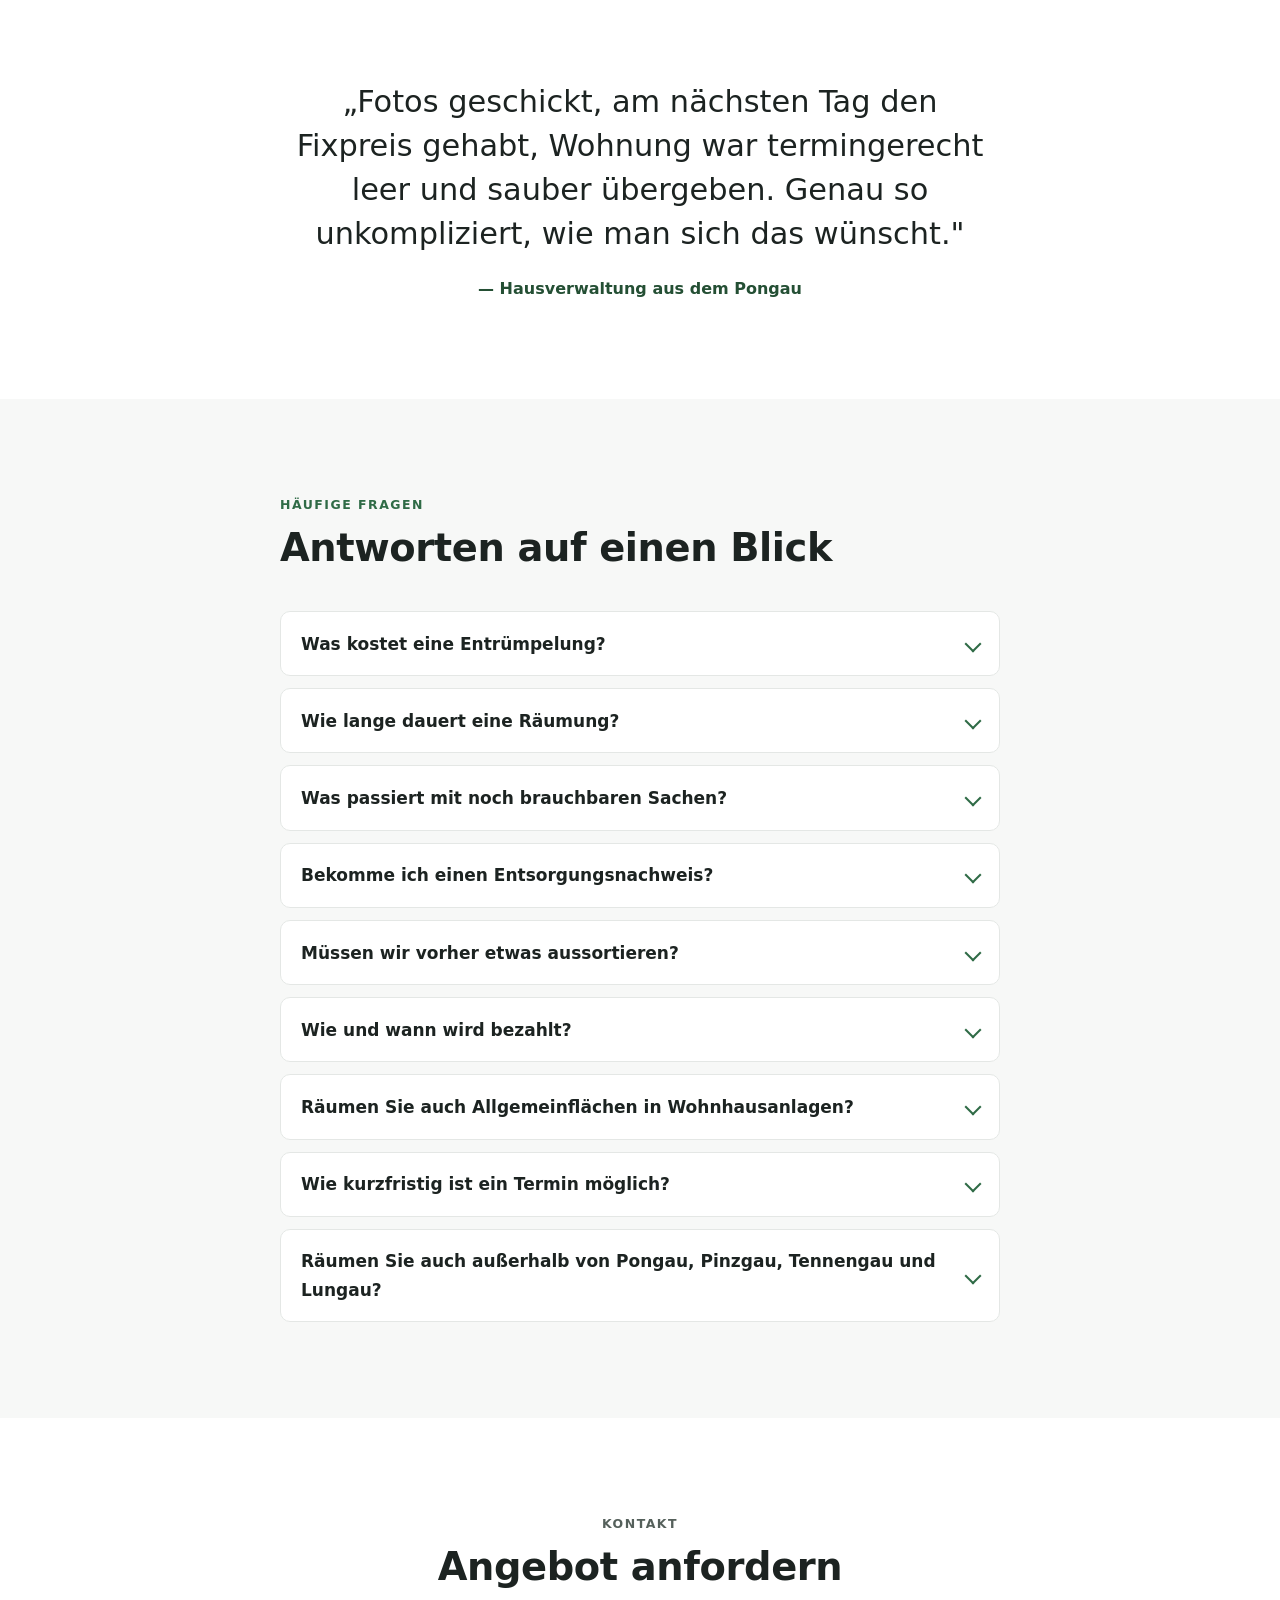
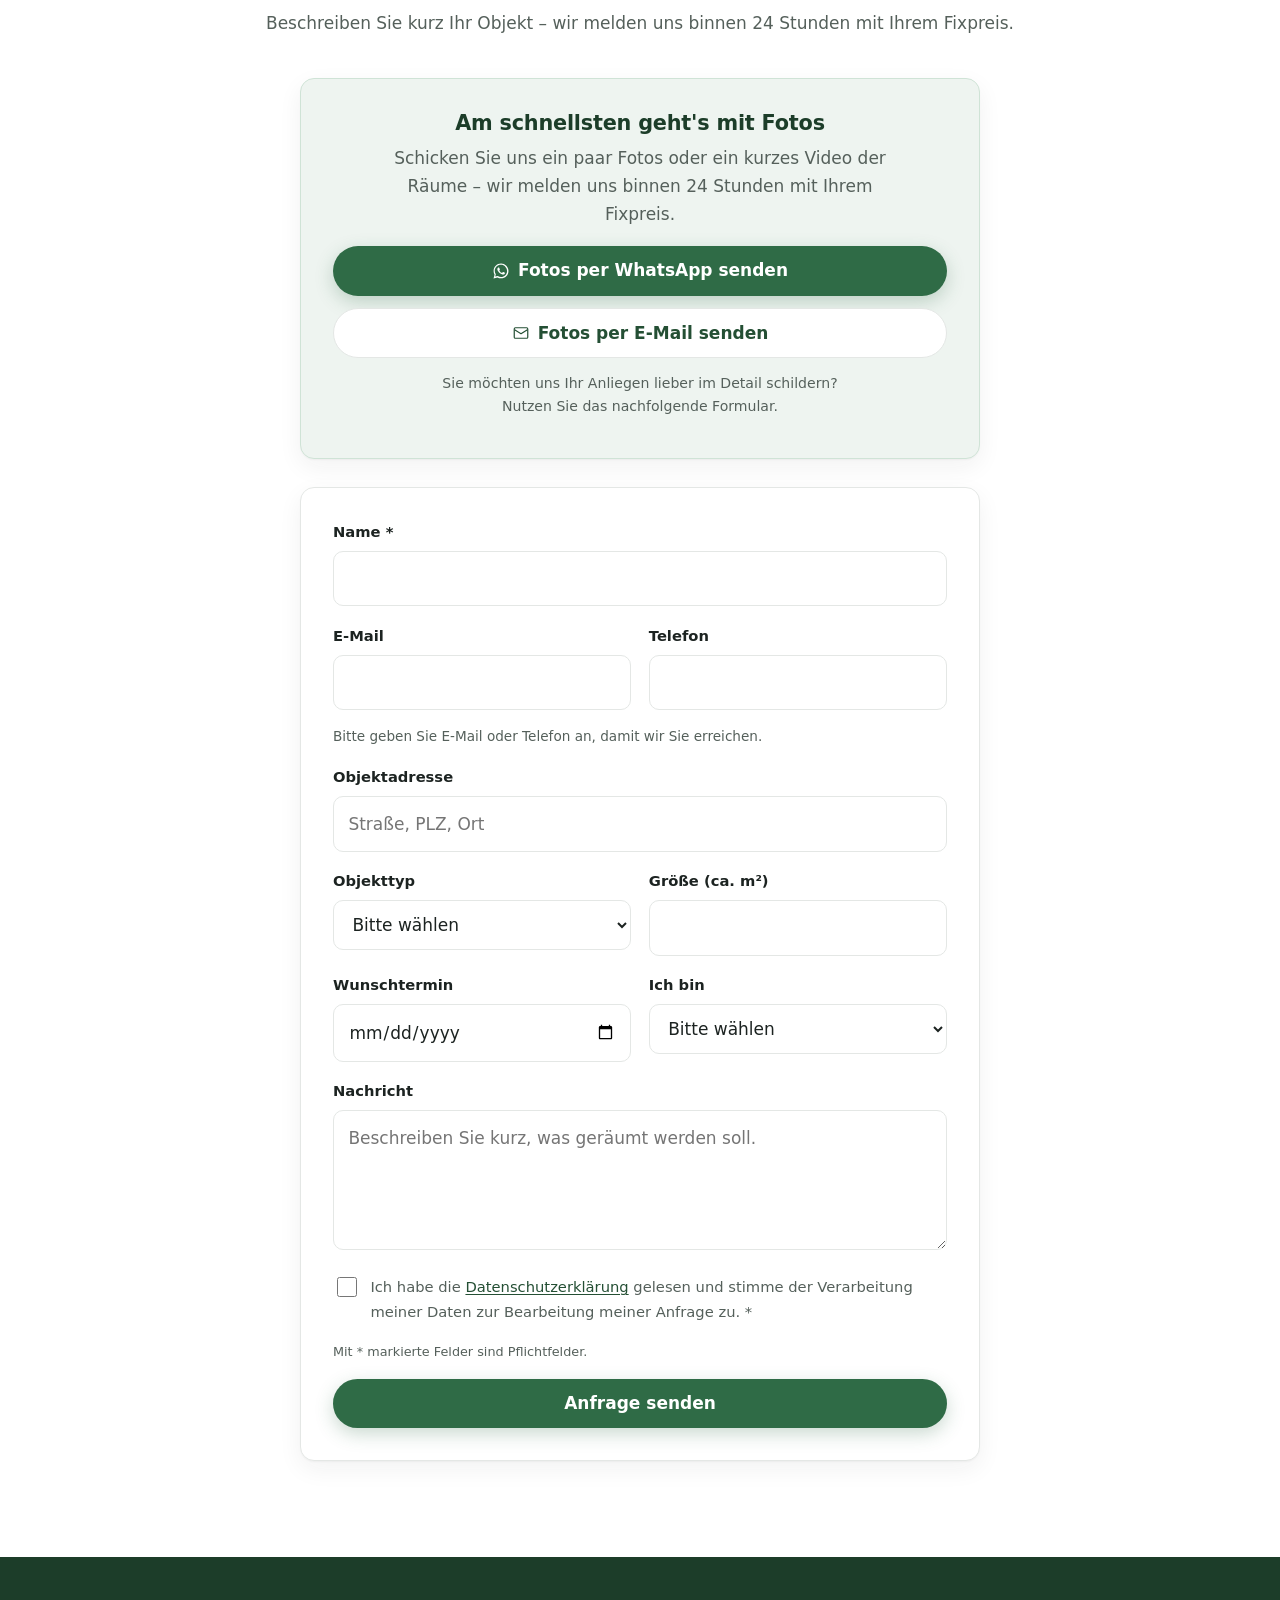
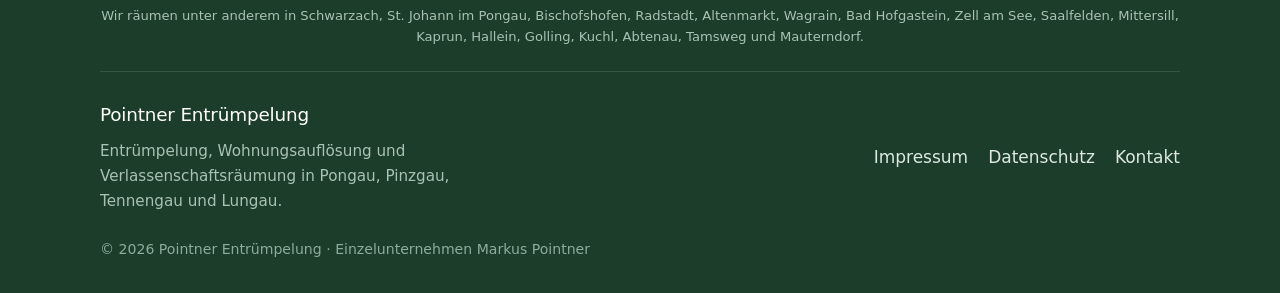
==== commit e76496a9: "Hero neu getextet & umgebaut, Leistungen/Brandschutz, Zeitangaben vereinheitlicht - Neue H1 "Keller," ====
--- a/index.html
+++ b/index.html
@@ -4,8 +4,8 @@
   <meta charset="UTF-8">
   <meta name="viewport" content="width=device-width, initial-scale=1.0">
 
-  <title>Leer, besenrein, übergabefertig – Fixpreis binnen 24 h | Pointner Entrümpelung</title>
-  <meta name="description" content="Sie schicken Fotos, wir nennen Ihnen binnen 24 Stunden einen verbindlichen Fixpreis – ohne Besichtigung. Wir räumen, entsorgen fachgerecht und übergeben besenrein mit Fotodokumentation. Entrümpelung in Pongau, Pinzgau, Tennengau &amp; Lungau.">
+  <title>Keller, Dachboden, Wohnung – wir räumen alles | Pointner Entrümpelung</title>
+  <meta name="description" content="Wir räumen Keller, Dachboden und Wohnung – Ihr verbindliches Fixpreis-Angebot binnen 24 Stunden, ohne Besichtigungstermin. Fachgerechte Entsorgung und besenreine Übergabe mit Fotodokumentation. Pongau, Pinzgau, Tennengau &amp; Lungau.">
   <meta name="robots" content="index, follow">
   <meta name="author" content="Pointner Entrümpelung">
   <link rel="canonical" href="https://[DOMAIN]/">
@@ -14,16 +14,16 @@
   <meta property="og:type" content="website">
   <meta property="og:locale" content="de_AT">
   <meta property="og:site_name" content="Pointner Entrümpelung">
-  <meta property="og:title" content="Leer, besenrein, übergabefertig – Fixpreis binnen 24 h">
-  <meta property="og:description" content="Sie schicken Fotos, wir nennen Ihnen binnen 24 Stunden einen verbindlichen Fixpreis – ohne Besichtigung. Wir räumen, entsorgen fachgerecht und übergeben besenrein mit Fotodokumentation. Entrümpelung in Pongau, Pinzgau, Tennengau &amp; Lungau.">
+  <meta property="og:title" content="Keller, Dachboden, Wohnung – wir räumen alles">
+  <meta property="og:description" content="Ihr verbindliches Fixpreis-Angebot binnen 24 Stunden, ohne Besichtigungstermin. Wir räumen, entsorgen fachgerecht und übergeben besenrein mit Fotodokumentation. Entrümpelung in Pongau, Pinzgau, Tennengau &amp; Lungau.">
   <meta property="og:url" content="https://[DOMAIN]/">
   <meta property="og:image" content="https://[DOMAIN]/assets/og-image.jpg">
   <meta property="og:image:alt" content="Besenrein übergebene, leere Wohnung nach der Entrümpelung durch Pointner Entrümpelung">
 
   <!-- Twitter -->
   <meta name="twitter:card" content="summary_large_image">
-  <meta name="twitter:title" content="Leer, besenrein, übergabefertig – Fixpreis binnen 24 h">
-  <meta name="twitter:description" content="Fotos senden, binnen 24 Stunden verbindlicher Fixpreis – ohne Besichtigung. Räumung, fachgerechte Entsorgung und besenreine Übergabe in Pongau, Pinzgau, Tennengau &amp; Lungau.">
+  <meta name="twitter:title" content="Keller, Dachboden, Wohnung – wir räumen alles">
+  <meta name="twitter:description" content="Verbindliches Fixpreis-Angebot binnen 24 Stunden, ohne Besichtigungstermin. Räumung, fachgerechte Entsorgung und besenreine Übergabe in Pongau, Pinzgau, Tennengau &amp; Lungau.">
   <meta name="twitter:image" content="https://[DOMAIN]/assets/og-image.jpg">
 
   <meta name="theme-color" content="#1f3d2b">
@@ -131,66 +131,69 @@
 
     <!-- 1. HERO -->
     <section class="hero" aria-labelledby="hero-title">
-      <div class="container hero-grid">
-        <div class="hero-text">
-          <p class="hero-eyebrow reveal">Entrümpelung in Salzburg – für Hausverwaltungen, Makler und Privatpersonen</p>
-          <h1 id="hero-title" class="reveal">Leer, besenrein, übergabefertig. Fixpreis binnen 24&nbsp;Stunden.</h1>
-          <p class="hero-lead reveal">Sie schicken uns ein paar Fotos, wir nennen Ihnen binnen 24 Stunden an Werktagen einen verbindlichen Fixpreis. Ohne Besichtigungstermin, ohne Anfahrt für Sie. Wir räumen, entsorgen fachgerecht und übergeben besenrein mit Fotodokumentation.</p>
-
-          <div class="hero-actions reveal">
-            <a class="btn btn-primary" href="#fotos">Fotos senden und Fixpreis erhalten</a>
-            <a class="btn btn-secondary" href="tel:+436509849344">
-              <svg width="18" height="18" viewBox="0 0 24 24" fill="none" aria-hidden="true">
-                <path d="M6.5 3h3l1.5 4.5-2 1.5a12 12 0 0 0 6 6l1.5-2 4.5 1.5v3a2 2 0 0 1-2.2 2A17 17 0 0 1 4.5 5.2 2 2 0 0 1 6.5 3Z" stroke="currentColor" stroke-width="1.6" stroke-linejoin="round"/>
-              </svg>
-              +43 650 9849344
-            </a>
-          </div>
-
-          <ul class="hero-trust reveal" aria-label="Vertrauensmerkmale">
-            <li>
-              <svg width="20" height="20" viewBox="0 0 24 24" fill="none" aria-hidden="true"><circle cx="12" cy="12" r="9" stroke="currentColor" stroke-width="1.6"/><path d="M8.3 12.2l2.4 2.4 4.9-5" stroke="currentColor" stroke-width="1.7" stroke-linecap="round" stroke-linejoin="round"/></svg>
-              Verbindlicher Fixpreis, keine Nachverrechnung
-            </li>
-            <li>
-              <svg width="20" height="20" viewBox="0 0 24 24" fill="none" aria-hidden="true"><path d="M12 3l7 3v5c0 4.5-3 7.5-7 9-4-1.5-7-4.5-7-9V6l7-3Z" stroke="currentColor" stroke-width="1.6" stroke-linejoin="round"/><path d="M9 12l2 2 4-4" stroke="currentColor" stroke-width="1.6" stroke-linecap="round" stroke-linejoin="round"/></svg>
-              Haftpflichtversichert
-            </li>
-            <li>
-              <svg width="20" height="20" viewBox="0 0 24 24" fill="none" aria-hidden="true"><rect x="4" y="5" width="16" height="15" rx="1.5" stroke="currentColor" stroke-width="1.6"/><path d="M4 9h16M8 3v4M16 3v4" stroke="currentColor" stroke-width="1.6" stroke-linecap="round"/><path d="M8.5 14l2 2 4-4" stroke="currentColor" stroke-width="1.6" stroke-linecap="round" stroke-linejoin="round"/></svg>
-              Termin meist binnen einer Woche
-            </li>
-            <li>
-              <svg width="20" height="20" viewBox="0 0 24 24" fill="none" aria-hidden="true"><path d="M12 21s-7-5.2-7-10.5A7 7 0 0 1 12 3a7 7 0 0 1 7 7.5C19 15.8 12 21 12 21Z" stroke="currentColor" stroke-width="1.6" stroke-linejoin="round"/><circle cx="12" cy="10.5" r="2.3" stroke="currentColor" stroke-width="1.6"/></svg>
-              Pongau · Pinzgau · Tennengau · Lungau
-            </li>
-            <li>
-              <svg width="20" height="20" viewBox="0 0 24 24" fill="none" aria-hidden="true"><path d="M3 7h11v9H3zM14 10h3.5l3 3v3H14z" stroke="currentColor" stroke-width="1.6" stroke-linejoin="round"/><circle cx="7" cy="18" r="1.6" stroke="currentColor" stroke-width="1.6"/><circle cx="17.5" cy="18" r="1.6" stroke="currentColor" stroke-width="1.6"/></svg>
-              Anfahrt inklusive
-            </li>
-          </ul>
-        </div>
-
-        <div class="hero-media reveal">
-          <div class="ba" id="ba">
-            <div class="ba-frame">
-              <figure class="ba-pane ba-pane-before">
-                <img src="/img/vorher.jpg" alt="Vollgestellter Kellerraum mit Kartons und Gerümpel vor der Entrümpelung" width="800" height="600" loading="eager" decoding="async">
-                <figcaption class="ba-label ba-label-before">Vorher</figcaption>
-              </figure>
-              <figure class="ba-pane ba-pane-after">
-                <img src="/img/nachher.jpg" alt="Derselbe Raum leer und besenrein nach der Entrümpelung durch Pointner Entrümpelung" width="800" height="600" loading="eager" decoding="async">
-                <figcaption class="ba-label ba-label-after">Nachher</figcaption>
-              </figure>
-              <button type="button" class="ba-handle" id="ba-handle" role="slider" aria-label="Schieberegler Vorher-Nachher-Vergleich" aria-orientation="horizontal" aria-valuemin="0" aria-valuemax="100" aria-valuenow="50" aria-valuetext="50 Prozent – Vorher-Ansicht" tabindex="0">
-                <span class="ba-handle-line" aria-hidden="true"></span>
-                <span class="ba-handle-grip" aria-hidden="true">
-                  <svg width="20" height="20" viewBox="0 0 24 24" fill="none"><path d="M9.5 7L5.5 12l4 5M14.5 7l4 5-4 5" stroke="currentColor" stroke-width="1.8" stroke-linecap="round" stroke-linejoin="round"/></svg>
-                </span>
-              </button>
-            </div>
-          </div>
-        </div>
+      <div class="container">
+        <div class="hero-grid">
+          <div class="hero-text">
+            <p class="hero-eyebrow reveal">Entrümpelung in Salzburg – für Hausverwaltungen, Makler und Privatpersonen</p>
+            <h1 id="hero-title" class="reveal">Keller, Dachboden, Wohnung – wir räumen alles.</h1>
+            <p class="hero-sub reveal">Ihr Fixpreis-Angebot binnen 24&nbsp;Stunden – ohne Besichtigungstermin.</p>
+            <p class="hero-lead reveal">Sie schicken uns ein paar Fotos, wir nennen Ihnen einen verbindlichen Fixpreis. Ohne Anfahrt für Sie. Wir räumen, entsorgen fachgerecht und übergeben besenrein mit Fotodokumentation.</p>
+
+            <div class="hero-actions reveal">
+              <a class="btn btn-primary" href="#fotos">Fotos senden und Fixpreis erhalten</a>
+              <a class="btn btn-secondary" href="tel:+436509849344">
+                <svg width="18" height="18" viewBox="0 0 24 24" fill="none" aria-hidden="true">
+                  <path d="M6.5 3h3l1.5 4.5-2 1.5a12 12 0 0 0 6 6l1.5-2 4.5 1.5v3a2 2 0 0 1-2.2 2A17 17 0 0 1 4.5 5.2 2 2 0 0 1 6.5 3Z" stroke="currentColor" stroke-width="1.6" stroke-linejoin="round"/>
+                </svg>
+                +43 650 9849344
+              </a>
+            </div>
+          </div>
+
+          <div class="hero-media reveal">
+            <div class="ba" id="ba">
+              <div class="ba-frame">
+                <figure class="ba-pane ba-pane-before">
+                  <img src="/img/vorher.jpg" alt="Vollgestellter Kellerraum mit Kartons und Gerümpel vor der Entrümpelung" width="800" height="600" loading="eager" decoding="async">
+                  <figcaption class="ba-label ba-label-before">Vorher</figcaption>
+                </figure>
+                <figure class="ba-pane ba-pane-after">
+                  <img src="/img/nachher.jpg" alt="Derselbe Raum leer und besenrein nach der Entrümpelung durch Pointner Entrümpelung" width="800" height="600" loading="eager" decoding="async">
+                  <figcaption class="ba-label ba-label-after">Nachher</figcaption>
+                </figure>
+                <button type="button" class="ba-handle" id="ba-handle" role="slider" aria-label="Schieberegler Vorher-Nachher-Vergleich" aria-orientation="horizontal" aria-valuemin="0" aria-valuemax="100" aria-valuenow="50" aria-valuetext="50 Prozent – Vorher-Ansicht" tabindex="0">
+                  <span class="ba-handle-line" aria-hidden="true"></span>
+                  <span class="ba-handle-grip" aria-hidden="true">
+                    <svg width="20" height="20" viewBox="0 0 24 24" fill="none"><path d="M9.5 7L5.5 12l4 5M14.5 7l4 5-4 5" stroke="currentColor" stroke-width="1.8" stroke-linecap="round" stroke-linejoin="round"/></svg>
+                  </span>
+                </button>
+              </div>
+            </div>
+          </div>
+        </div>
+
+        <ul class="hero-trust reveal" aria-label="Vertrauensmerkmale">
+          <li>
+            <svg width="20" height="20" viewBox="0 0 24 24" fill="none" aria-hidden="true"><circle cx="12" cy="12" r="9" stroke="currentColor" stroke-width="1.6"/><path d="M8.3 12.2l2.4 2.4 4.9-5" stroke="currentColor" stroke-width="1.7" stroke-linecap="round" stroke-linejoin="round"/></svg>
+            Verbindlicher Fixpreis, keine Nachverrechnung
+          </li>
+          <li>
+            <svg width="20" height="20" viewBox="0 0 24 24" fill="none" aria-hidden="true"><path d="M12 3l7 3v5c0 4.5-3 7.5-7 9-4-1.5-7-4.5-7-9V6l7-3Z" stroke="currentColor" stroke-width="1.6" stroke-linejoin="round"/><path d="M9 12l2 2 4-4" stroke="currentColor" stroke-width="1.6" stroke-linecap="round" stroke-linejoin="round"/></svg>
+            Haftpflichtversichert
+          </li>
+          <li>
+            <svg width="20" height="20" viewBox="0 0 24 24" fill="none" aria-hidden="true"><path d="M3 7h11v9H3zM14 10h3.5l3 3v3H14z" stroke="currentColor" stroke-width="1.6" stroke-linejoin="round"/><circle cx="7" cy="18" r="1.6" stroke="currentColor" stroke-width="1.6"/><circle cx="17.5" cy="18" r="1.6" stroke="currentColor" stroke-width="1.6"/></svg>
+            Anfahrt inklusive
+          </li>
+          <li>
+            <svg width="20" height="20" viewBox="0 0 24 24" fill="none" aria-hidden="true"><rect x="4" y="5" width="16" height="15" rx="1.5" stroke="currentColor" stroke-width="1.6"/><path d="M4 9h16M8 3v4M16 3v4" stroke="currentColor" stroke-width="1.6" stroke-linecap="round"/><path d="M8.5 14l2 2 4-4" stroke="currentColor" stroke-width="1.6" stroke-linecap="round" stroke-linejoin="round"/></svg>
+            Termin meist binnen einer Woche
+          </li>
+          <li>
+            <svg width="20" height="20" viewBox="0 0 24 24" fill="none" aria-hidden="true"><path d="M12 21s-7-5.2-7-10.5A7 7 0 0 1 12 3a7 7 0 0 1 7 7.5C19 15.8 12 21 12 21Z" stroke="currentColor" stroke-width="1.6" stroke-linejoin="round"/><circle cx="12" cy="10.5" r="2.3" stroke="currentColor" stroke-width="1.6"/></svg>
+            Pongau · Pinzgau · Tennengau · Lungau
+          </li>
+        </ul>
       </div>
     </section>
 
@@ -206,6 +209,14 @@
         <ul class="cards" role="list">
           <li class="card reveal">
             <span class="card-icon" aria-hidden="true">
+              <svg width="26" height="26" viewBox="0 0 24 24" fill="none"><path d="M4 21V4a1 1 0 0 1 1-1h7a1 1 0 0 1 1 1v17M13 21V9h6a1 1 0 0 1 1 1v11M3 21h18M7 7h2M7 11h2M7 15h2M16 13h1M16 17h1" stroke="currentColor" stroke-width="1.6" stroke-linecap="round" stroke-linejoin="round"/></svg>
+            </span>
+            <h3>Mehrparteienhäuser</h3>
+            <p>Wir räumen die gesamten Allgemeinflächen – Keller, Stiegenhäuser, Gänge und Dachböden. Zuverlässig, dokumentiert und ohne Aufwand für die Hausverwaltung.</p>
+          </li>
+
+          <li class="card reveal">
+            <span class="card-icon" aria-hidden="true">
               <svg width="26" height="26" viewBox="0 0 24 24" fill="none"><path d="M3 20h18M5 20V10l7-5 7 5v10M10 20v-6h4v6" stroke="currentColor" stroke-width="1.6" stroke-linecap="round" stroke-linejoin="round"/></svg>
             </span>
             <h3>Wohnungsauflösung</h3>
@@ -218,14 +229,6 @@
             </span>
             <h3>Keller &amp; Dachboden</h3>
             <p>Wir räumen Keller, Dachböden, Garagen, Abstellräume und Lagerhallen und schaffen wieder nutzbaren Platz – sortenrein getrennt und fachgerecht entsorgt.</p>
-          </li>
-
-          <li class="card reveal">
-            <span class="card-icon" aria-hidden="true">
-              <svg width="26" height="26" viewBox="0 0 24 24" fill="none"><path d="M4 21V4a1 1 0 0 1 1-1h7a1 1 0 0 1 1 1v17M13 21V9h6a1 1 0 0 1 1 1v11M3 21h18M7 7h2M7 11h2M7 15h2M16 13h1M16 17h1" stroke="currentColor" stroke-width="1.6" stroke-linecap="round" stroke-linejoin="round"/></svg>
-            </span>
-            <h3>Mehrparteienhäuser</h3>
-            <p>In Mehrparteienhäusern räumen wir die gesamten Allgemeinflächen – Keller, Stiegenhäuser und Dachböden. Zuverlässig, dokumentiert und ideal für Hausverwaltungen.</p>
           </li>
 
           <li class="card reveal">
@@ -273,7 +276,7 @@
           <li class="step reveal">
             <span class="step-num" aria-hidden="true">2</span>
             <h3>Fixpreis binnen 24&nbsp;Stunden</h3>
-            <p>Binnen 24 Stunden an Werktagen erhalten Sie einen verbindlichen Fixpreis – ohne versteckte Kosten, ohne Besichtigung, ohne Verpflichtung.</p>
+            <p>Binnen 24 Stunden erhalten Sie einen verbindlichen Fixpreis – ohne versteckte Kosten, ohne Besichtigung, ohne Verpflichtung.</p>
           </li>
           <li class="step reveal">
             <span class="step-num" aria-hidden="true">3</span>
@@ -350,7 +353,7 @@
 
         <div class="price-cta reveal">
           <a class="btn btn-primary" href="#fotos">Jetzt Fixpreis anfragen</a>
-          <p>Fotos genügen – Antwort binnen 24 Stunden an Werktagen.</p>
+          <p>Fotos genügen – Antwort binnen 24 Stunden.</p>
         </div>
       </div>
     </section>
@@ -367,6 +370,10 @@
 
         <ul class="hv-list reveal" role="list">
           <li>
+            <svg width="22" height="22" viewBox="0 0 24 24" fill="none" aria-hidden="true"><path d="M14 3H6v18h8" stroke="currentColor" stroke-width="1.6" stroke-linecap="round" stroke-linejoin="round"/><path d="M10 12h9M16 8l4 4-4 4" stroke="currentColor" stroke-width="1.6" stroke-linecap="round" stroke-linejoin="round"/></svg>
+            <div><strong>Freie Flucht- und Rettungswege</strong><span>Vollgestellte Keller, Gänge und Dachböden sind ein Brandschutzthema. Wir räumen Allgemeinflächen kurzfristig und dokumentiert, damit Flucht- und Rettungswege wieder frei sind.</span></div>
+          </li>
+          <li>
             <svg width="22" height="22" viewBox="0 0 24 24" fill="none" aria-hidden="true"><path d="M6 3h9l3 3v15H6z" stroke="currentColor" stroke-width="1.6" stroke-linejoin="round"/><path d="M15 3v3h3M9 12h6M9 16h6" stroke="currentColor" stroke-width="1.6" stroke-linecap="round"/></svg>
             <div><strong>Rahmenvereinbarung</strong><span>Einmal aufgesetzt, für alle Objekte gültig – klare Konditionen für die laufende Zusammenarbeit.</span></div>
           </li>
@@ -413,7 +420,7 @@
           <details name="faq">
             <summary>Was kostet eine Entrümpelung?</summary>
             <div class="faq-body">
-              <p>Der Preis hängt von Menge, Objektgröße, Zugänglichkeit und Entsorgungsaufwand ab. Unsere Richtpreise finden Sie in der Preistabelle. Nach Sichtung Ihrer Fotos nennen wir Ihnen binnen 24 Stunden an Werktagen einen verbindlichen Fixpreis – inklusive Entsorgung, ohne versteckte Kosten.</p>
+              <p>Der Preis hängt von Menge, Objektgröße, Zugänglichkeit und Entsorgungsaufwand ab. Unsere Richtpreise finden Sie in der Preistabelle. Nach Sichtung Ihrer Fotos nennen wir Ihnen binnen 24 Stunden einen verbindlichen Fixpreis – inklusive Entsorgung, ohne versteckte Kosten.</p>
             </div>
           </details>
           <details name="faq">
@@ -444,6 +451,12 @@
             <summary>Wie und wann wird bezahlt?</summary>
             <div class="faq-body">
               <p>Sie erhalten die Rechnung nach Abschluss der Räumung, zahlbar binnen 14 Tagen per Überweisung. Keine Anzahlung nötig.</p>
+            </div>
+          </details>
+          <details name="faq">
+            <summary>Räumen Sie auch Allgemeinflächen in Wohnhausanlagen?</summary>
+            <div class="faq-body">
+              <p>Ja, das ist einer unserer Schwerpunkte. Wir räumen Keller, Gänge, Stiegenhäuser und Dachböden – auch dann, wenn abgestellte Gegenstände Flucht- und Rettungswege blockieren. Auf Wunsch dokumentieren wir den Zustand vorher und nachher.</p>
             </div>
           </details>
           <details name="faq">
@@ -468,12 +481,12 @@
         <div class="contact-head reveal">
           <p class="section-eyebrow">Kontakt</p>
           <h2 id="kontakt-title">Angebot anfordern</h2>
-          <p>Beschreiben Sie kurz Ihr Objekt – wir melden uns binnen 24 Stunden an Werktagen mit Ihrem Fixpreis.</p>
+          <p>Beschreiben Sie kurz Ihr Objekt – wir melden uns binnen 24 Stunden mit Ihrem Fixpreis.</p>
         </div>
 
         <div class="photo-cta reveal" id="fotos">
           <h3>Am schnellsten geht's mit Fotos</h3>
-          <p>Schicken Sie uns ein paar Fotos oder ein kurzes Video der Räume – wir melden uns binnen 24 Stunden an Werktagen mit Ihrem Fixpreis.</p>
+          <p>Schicken Sie uns ein paar Fotos oder ein kurzes Video der Räume – wir melden uns binnen 24 Stunden mit Ihrem Fixpreis.</p>
           <div class="photo-cta-actions">
             <a class="btn btn-primary" href="https://wa.me/436509849344">
               <svg width="20" height="20" viewBox="0 0 24 24" fill="currentColor" aria-hidden="true"><path d="M12.04 2C6.58 2 2.13 6.45 2.13 11.91c0 1.75.46 3.45 1.32 4.95L2 22l5.25-1.38c1.45.79 3.08 1.2 4.79 1.2h.01c5.46 0 9.91-4.45 9.91-9.91 0-2.65-1.03-5.14-2.9-7.01A9.82 9.82 0 0 0 12.04 2Zm0 1.8c2.16 0 4.19.84 5.72 2.37a8.03 8.03 0 0 1 2.37 5.72c0 4.46-3.63 8.09-8.1 8.09-1.53 0-3.02-.43-4.31-1.24l-.31-.18-3.11.82.83-3.03-.2-.32a8.03 8.03 0 0 1-1.25-4.29c0-4.46 3.63-8.09 8.1-8.09Zm4.68 10.29c-.25-.13-1.47-.72-1.7-.8-.23-.09-.39-.13-.56.13-.16.25-.64.8-.79.97-.14.16-.29.18-.54.06-.25-.13-1.05-.39-2-1.23-.74-.66-1.24-1.48-1.38-1.73-.14-.25-.02-.39.11-.51.11-.11.25-.29.38-.43.13-.14.17-.25.25-.42.08-.16.04-.31-.02-.43-.06-.13-.56-1.35-.77-1.85-.2-.48-.41-.42-.56-.43l-.48-.01c-.16 0-.43.06-.66.31-.23.25-.86.85-.86 2.07 0 1.22.89 2.4 1.01 2.56.13.16 1.75 2.67 4.23 3.74.59.26 1.05.41 1.41.52.59.19 1.13.16 1.56.1.48-.07 1.47-.6 1.68-1.18.21-.58.21-1.07.14-1.18-.06-.11-.22-.17-.47-.29Z"/></svg>
@@ -484,7 +497,7 @@
               Fotos per E-Mail senden
             </a>
           </div>
-          <p class="photo-cta-alt">Lieber schriftlich? Nutzen Sie das Formular.</p>
+          <p class="photo-cta-alt">Sie möchten uns Ihr Anliegen lieber im Detail schildern? Nutzen Sie das nachfolgende Formular.</p>
         </div>
 
         <form class="contact-form reveal" id="contact-form" action="[FORMSPREE-ENDPOINT]" method="POST" novalidate>
--- a/style.css
+++ b/style.css
@@ -208,18 +208,25 @@
   border-bottom: 1px solid var(--line);
   padding: clamp(2.25rem, 5vw, 3.75rem) 0 clamp(2.5rem, 5vw, 4rem);
 }
-.hero-grid { display: grid; gap: 2rem; grid-template-columns: 1fr; align-items: center; }
+.hero-grid { display: grid; gap: 2rem; grid-template-columns: 1fr; align-items: start; }
 .hero-text { max-width: 640px; }
-.hero h1 { font-size: clamp(1.75rem, 3.6vw, 2.6rem); margin-bottom: .6rem; }
+.hero h1 { font-size: clamp(1.75rem, 3.6vw, 2.6rem); margin-bottom: .5rem; }
 .hero-eyebrow {
   text-transform: uppercase; letter-spacing: .1em; font-size: .78rem;
   font-weight: 600; color: var(--accent); margin: 0 0 .9rem;
 }
+.hero-sub {
+  font-size: clamp(1.15rem, 2.2vw, 1.5rem); font-weight: 600; line-height: 1.3;
+  color: var(--accent-dark); margin: 0 0 .9rem;
+}
 .hero-lead { font-size: clamp(1.02rem, 1.6vw, 1.2rem); color: var(--ink-soft); }
-.hero-actions { display: flex; flex-wrap: wrap; gap: .85rem; margin: 1.6rem 0 1.75rem; }
+.hero-actions { display: flex; flex-wrap: wrap; gap: .85rem; margin: 1.6rem 0 0; }
+
+/* Vertrauenszeile: volle Breite unter beiden Spalten, mit Trennlinie darüber */
 .hero-trust {
   display: grid; grid-template-columns: 1fr 1fr; gap: .9rem 1.5rem;
-  list-style: none; margin: 0; padding: 0;
+  list-style: none; margin: 2.25rem 0 0; padding: 1.75rem 0 0;
+  border-top: 1px solid var(--line);
 }
 .hero-trust li { display: flex; align-items: flex-start; gap: .5rem; font-size: .92rem; font-weight: 500; color: var(--ink); }
 .hero-trust svg { color: var(--accent); flex: none; margin-top: 1px; }
@@ -517,6 +524,8 @@
   .hv-grid { grid-template-columns: 1fr 1.05fr; align-items: center; gap: 3.5rem; }
   /* Hero zweispaltig: links Text, rechts Vorher-Nachher-Vergleich */
   .hero-grid { grid-template-columns: 1.05fr .95fr; gap: 3rem; }
+  /* Vertrauenszeile in einer Reihe, gleichmäßig verteilt */
+  .hero-trust { display: flex; flex-wrap: wrap; justify-content: center; gap: 1rem 2.75rem; }
 }
 
 /* ---------- Mobile-Navigation ---------- */
--- a/style.css
+++ b/style.css
@@ -208,18 +208,25 @@
   border-bottom: 1px solid var(--line);
   padding: clamp(2.25rem, 5vw, 3.75rem) 0 clamp(2.5rem, 5vw, 4rem);
 }
-.hero-grid { display: grid; gap: 2rem; grid-template-columns: 1fr; align-items: center; }
+.hero-grid { display: grid; gap: 2rem; grid-template-columns: 1fr; align-items: start; }
 .hero-text { max-width: 640px; }
-.hero h1 { font-size: clamp(1.75rem, 3.6vw, 2.6rem); margin-bottom: .6rem; }
+.hero h1 { font-size: clamp(1.75rem, 3.6vw, 2.6rem); margin-bottom: .5rem; }
 .hero-eyebrow {
   text-transform: uppercase; letter-spacing: .1em; font-size: .78rem;
   font-weight: 600; color: var(--accent); margin: 0 0 .9rem;
 }
+.hero-sub {
+  font-size: clamp(1.15rem, 2.2vw, 1.5rem); font-weight: 600; line-height: 1.3;
+  color: var(--accent-dark); margin: 0 0 .9rem;
+}
 .hero-lead { font-size: clamp(1.02rem, 1.6vw, 1.2rem); color: var(--ink-soft); }
-.hero-actions { display: flex; flex-wrap: wrap; gap: .85rem; margin: 1.6rem 0 1.75rem; }
+.hero-actions { display: flex; flex-wrap: wrap; gap: .85rem; margin: 1.6rem 0 0; }
+
+/* Vertrauenszeile: volle Breite unter beiden Spalten, mit Trennlinie darüber */
 .hero-trust {
   display: grid; grid-template-columns: 1fr 1fr; gap: .9rem 1.5rem;
-  list-style: none; margin: 0; padding: 0;
+  list-style: none; margin: 2.25rem 0 0; padding: 1.75rem 0 0;
+  border-top: 1px solid var(--line);
 }
 .hero-trust li { display: flex; align-items: flex-start; gap: .5rem; font-size: .92rem; font-weight: 500; color: var(--ink); }
 .hero-trust svg { color: var(--accent); flex: none; margin-top: 1px; }
@@ -517,6 +524,8 @@
   .hv-grid { grid-template-columns: 1fr 1.05fr; align-items: center; gap: 3.5rem; }
   /* Hero zweispaltig: links Text, rechts Vorher-Nachher-Vergleich */
   .hero-grid { grid-template-columns: 1.05fr .95fr; gap: 3rem; }
+  /* Vertrauenszeile in einer Reihe, gleichmäßig verteilt */
+  .hero-trust { display: flex; flex-wrap: wrap; justify-content: center; gap: 1rem 2.75rem; }
 }
 
 /* ---------- Mobile-Navigation ---------- */
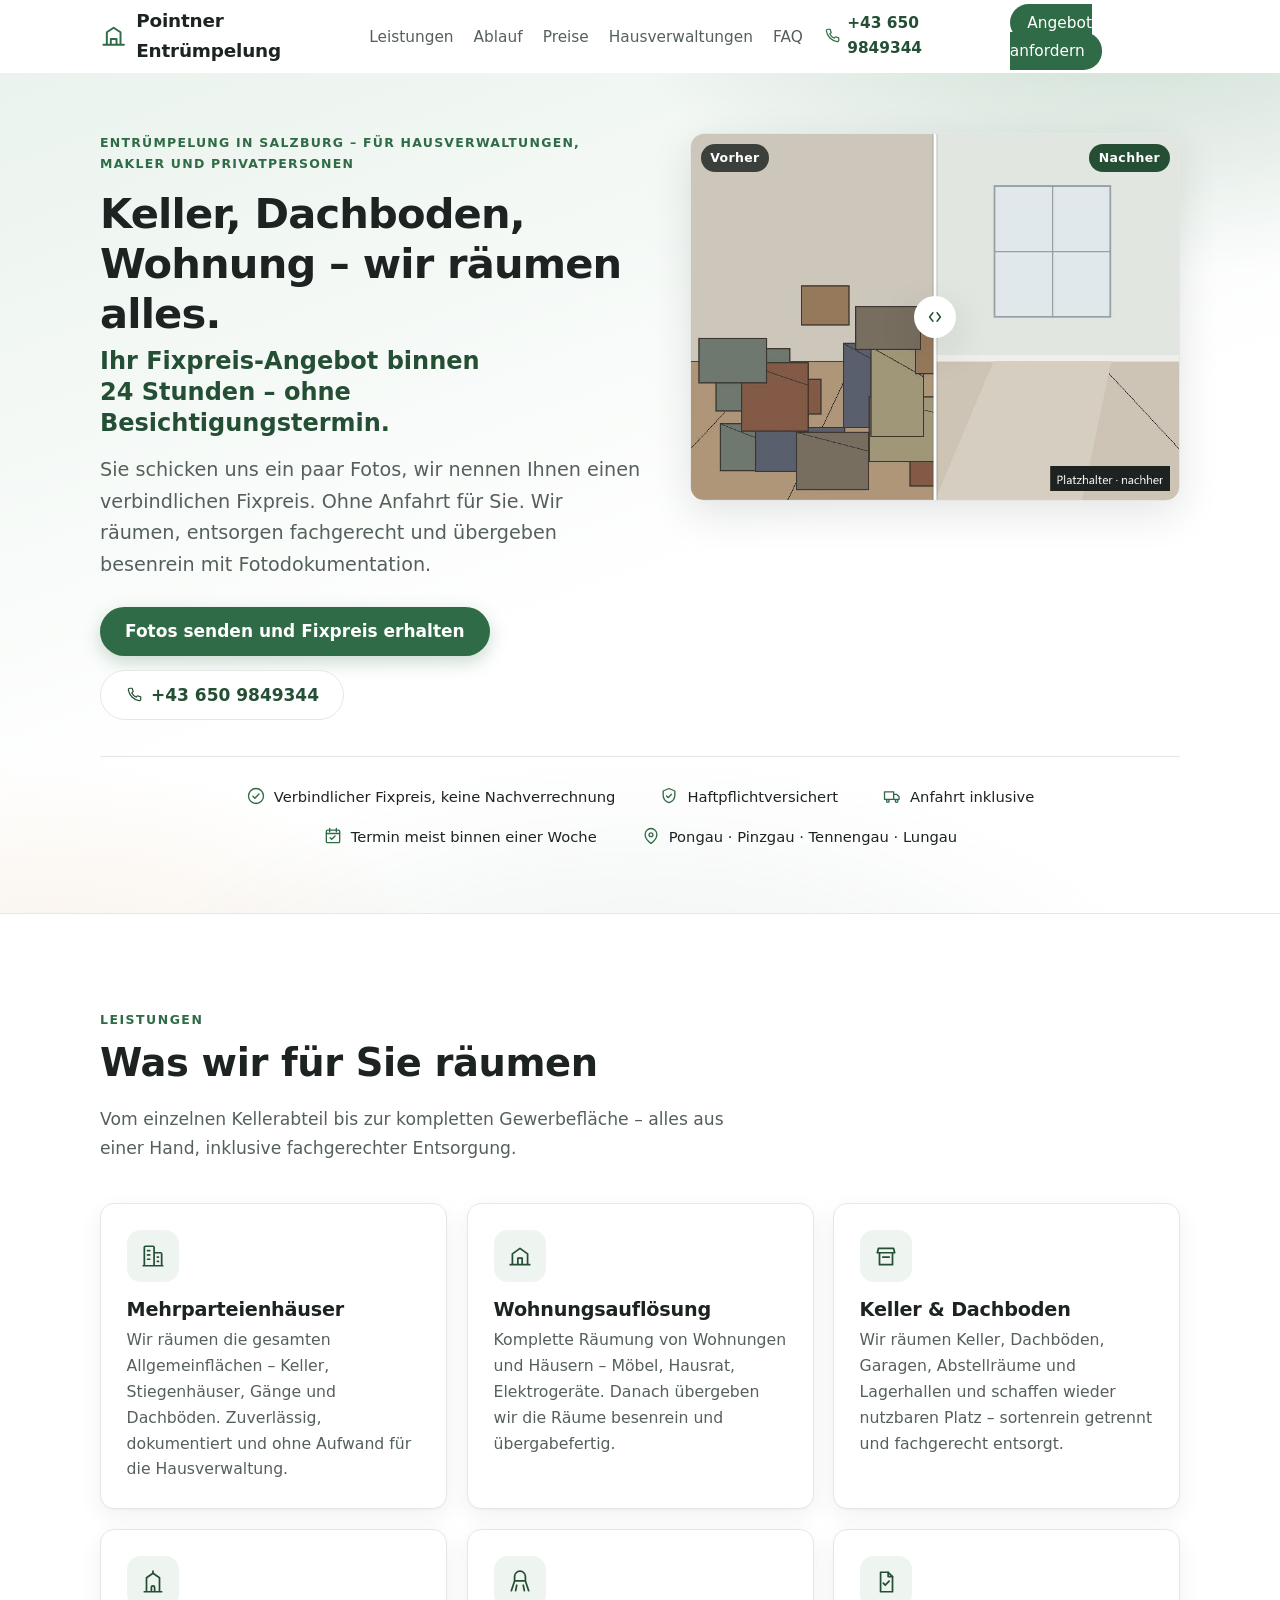
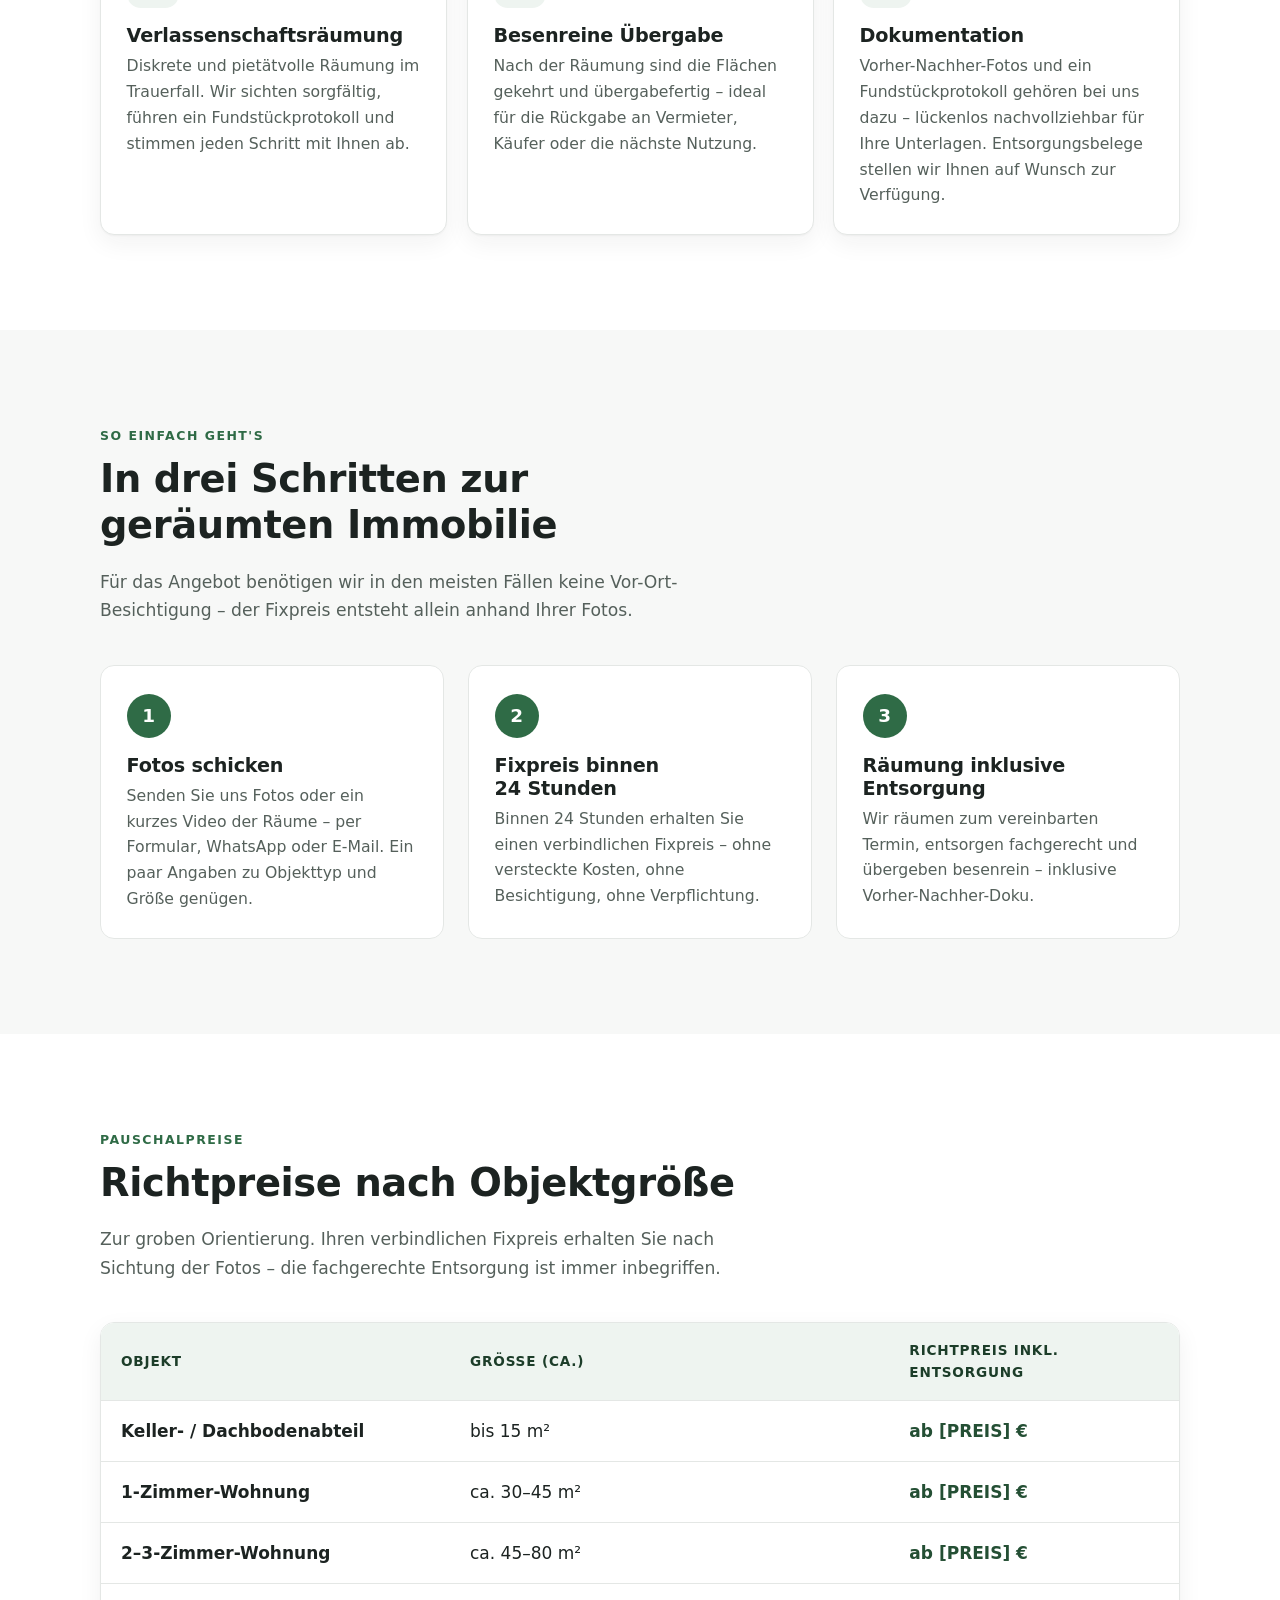
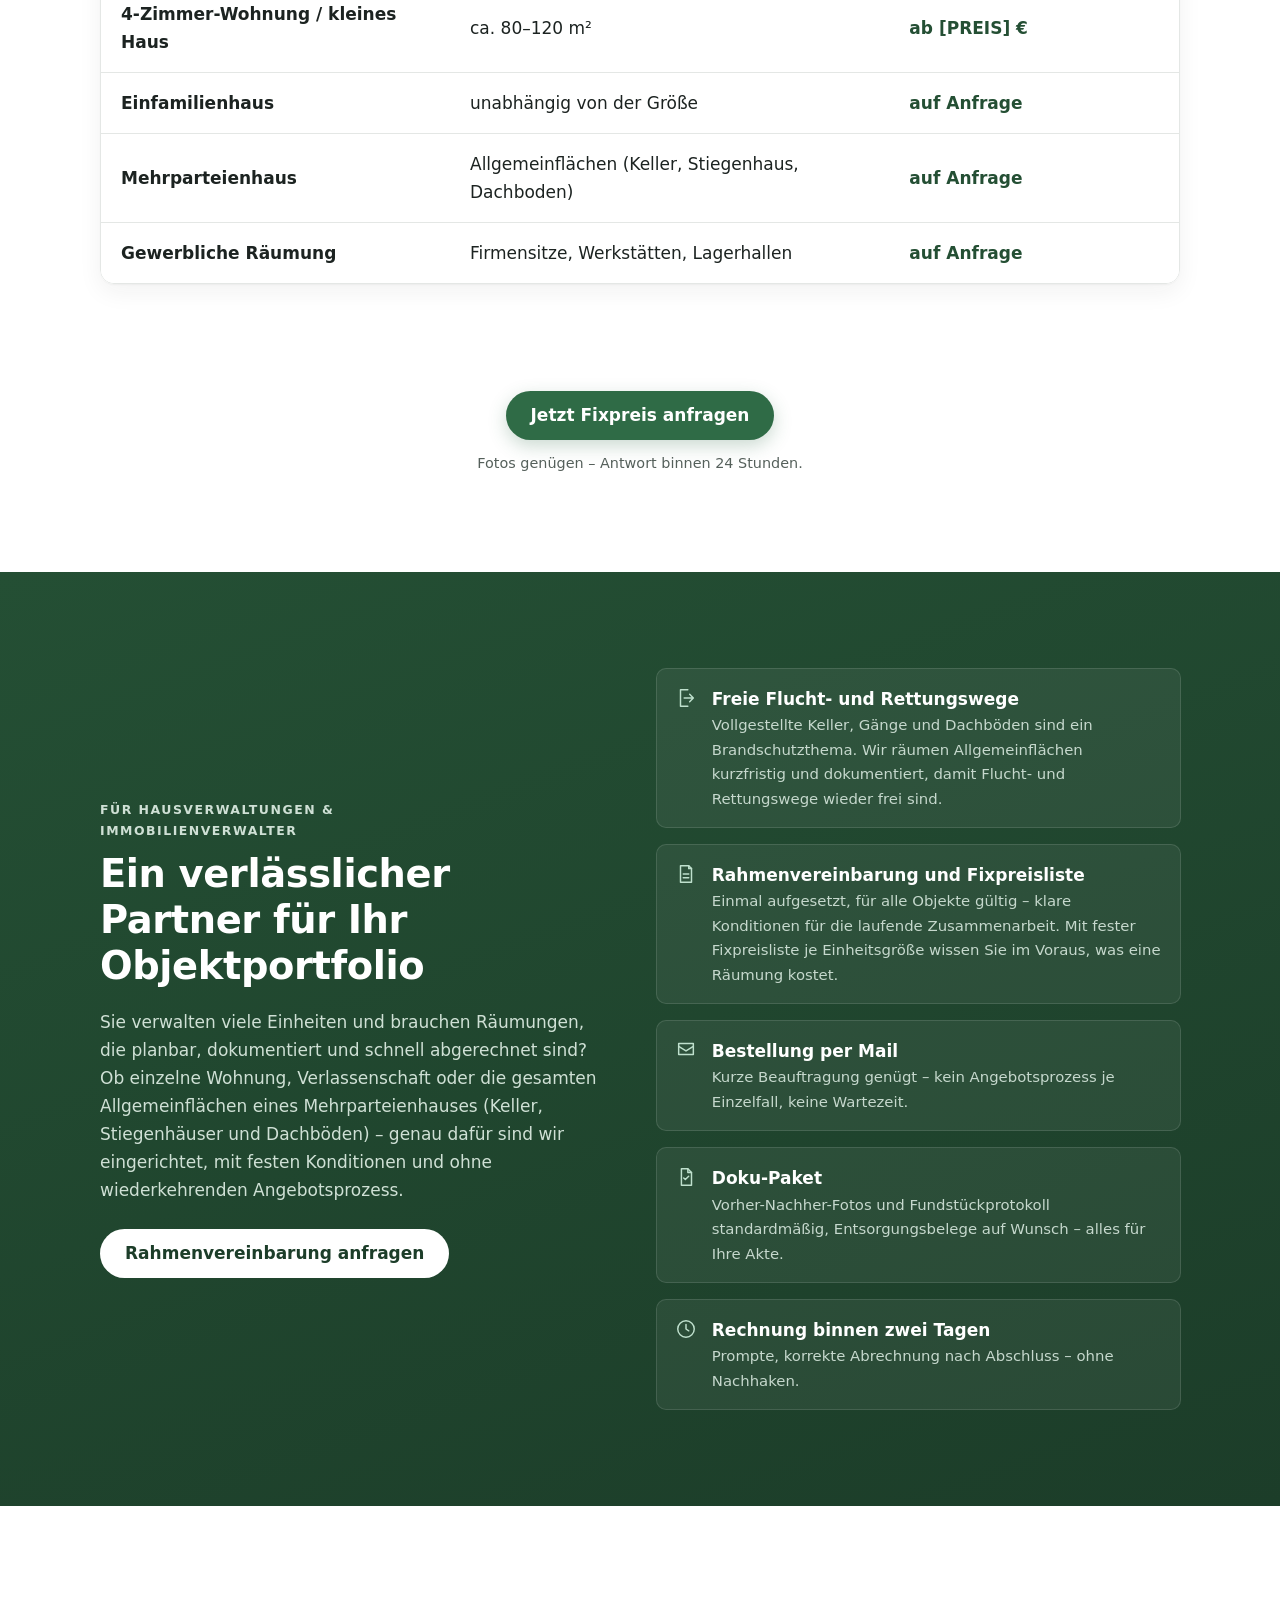
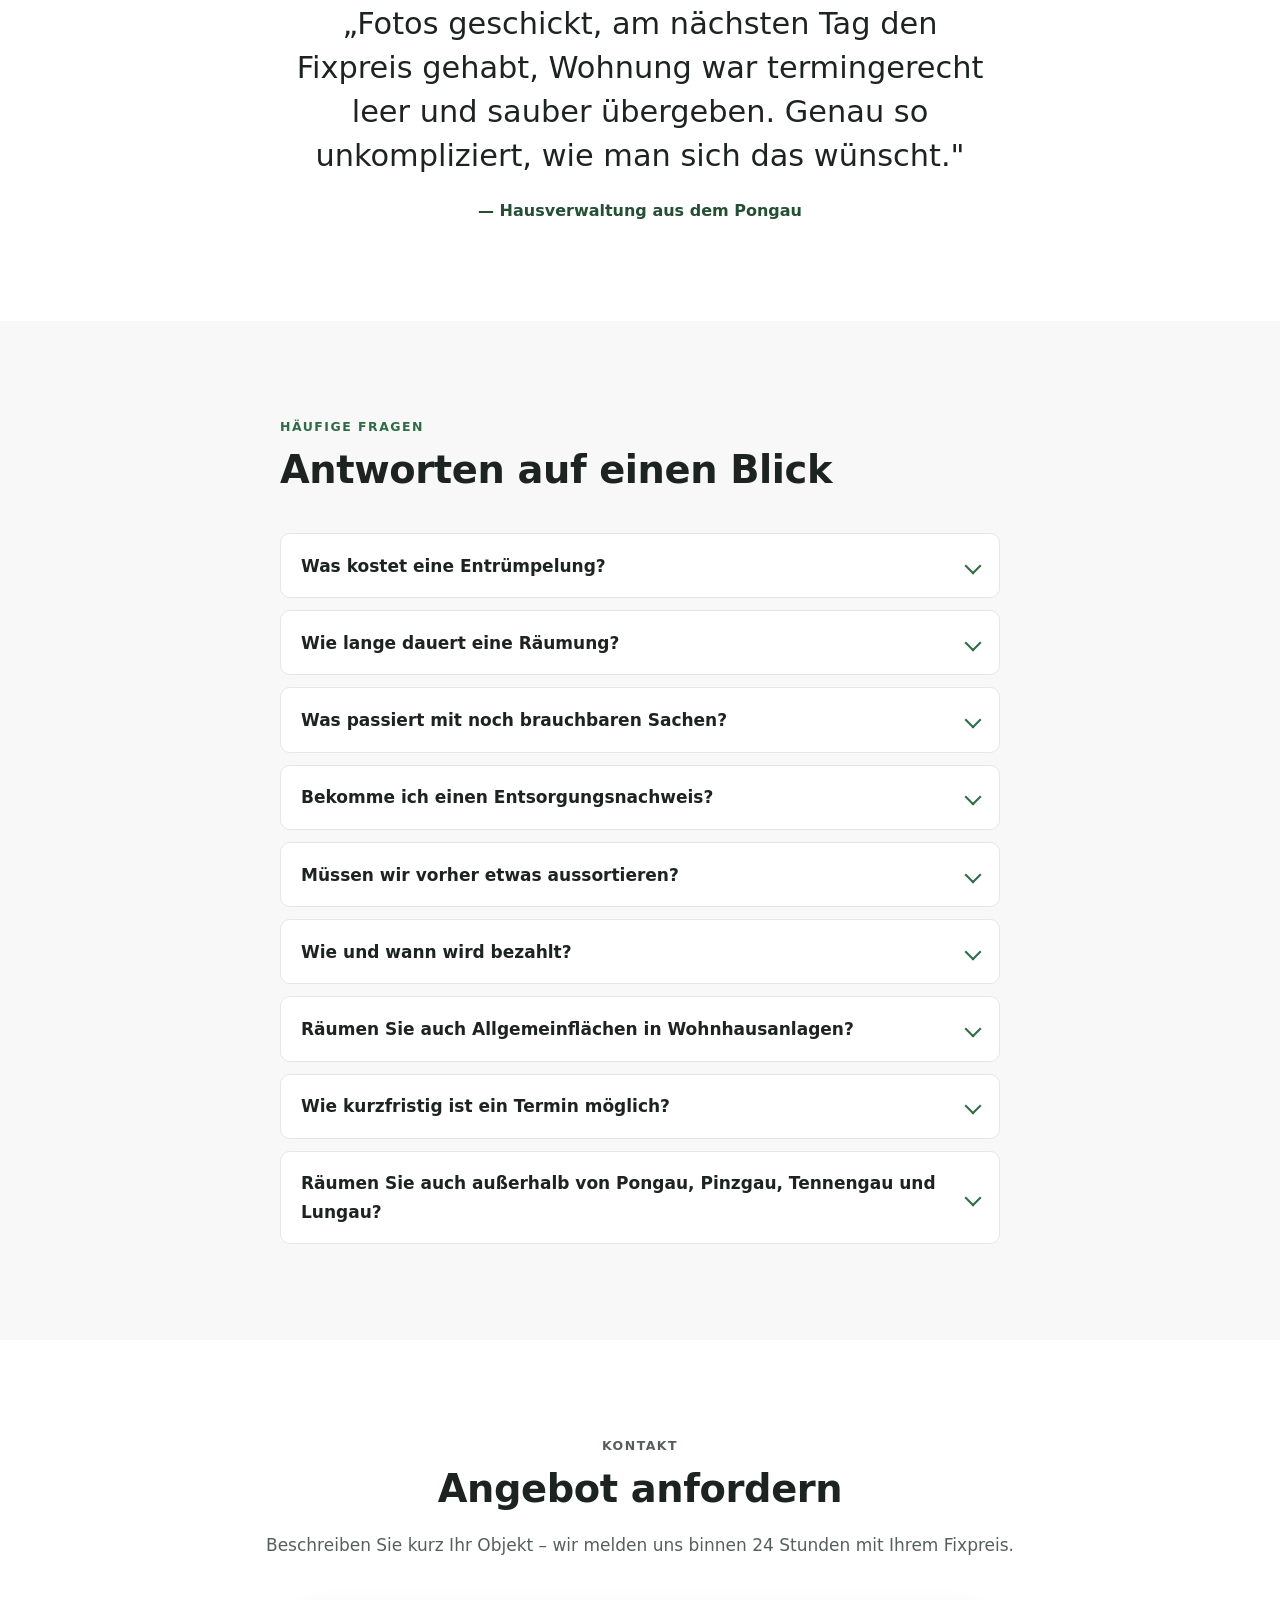
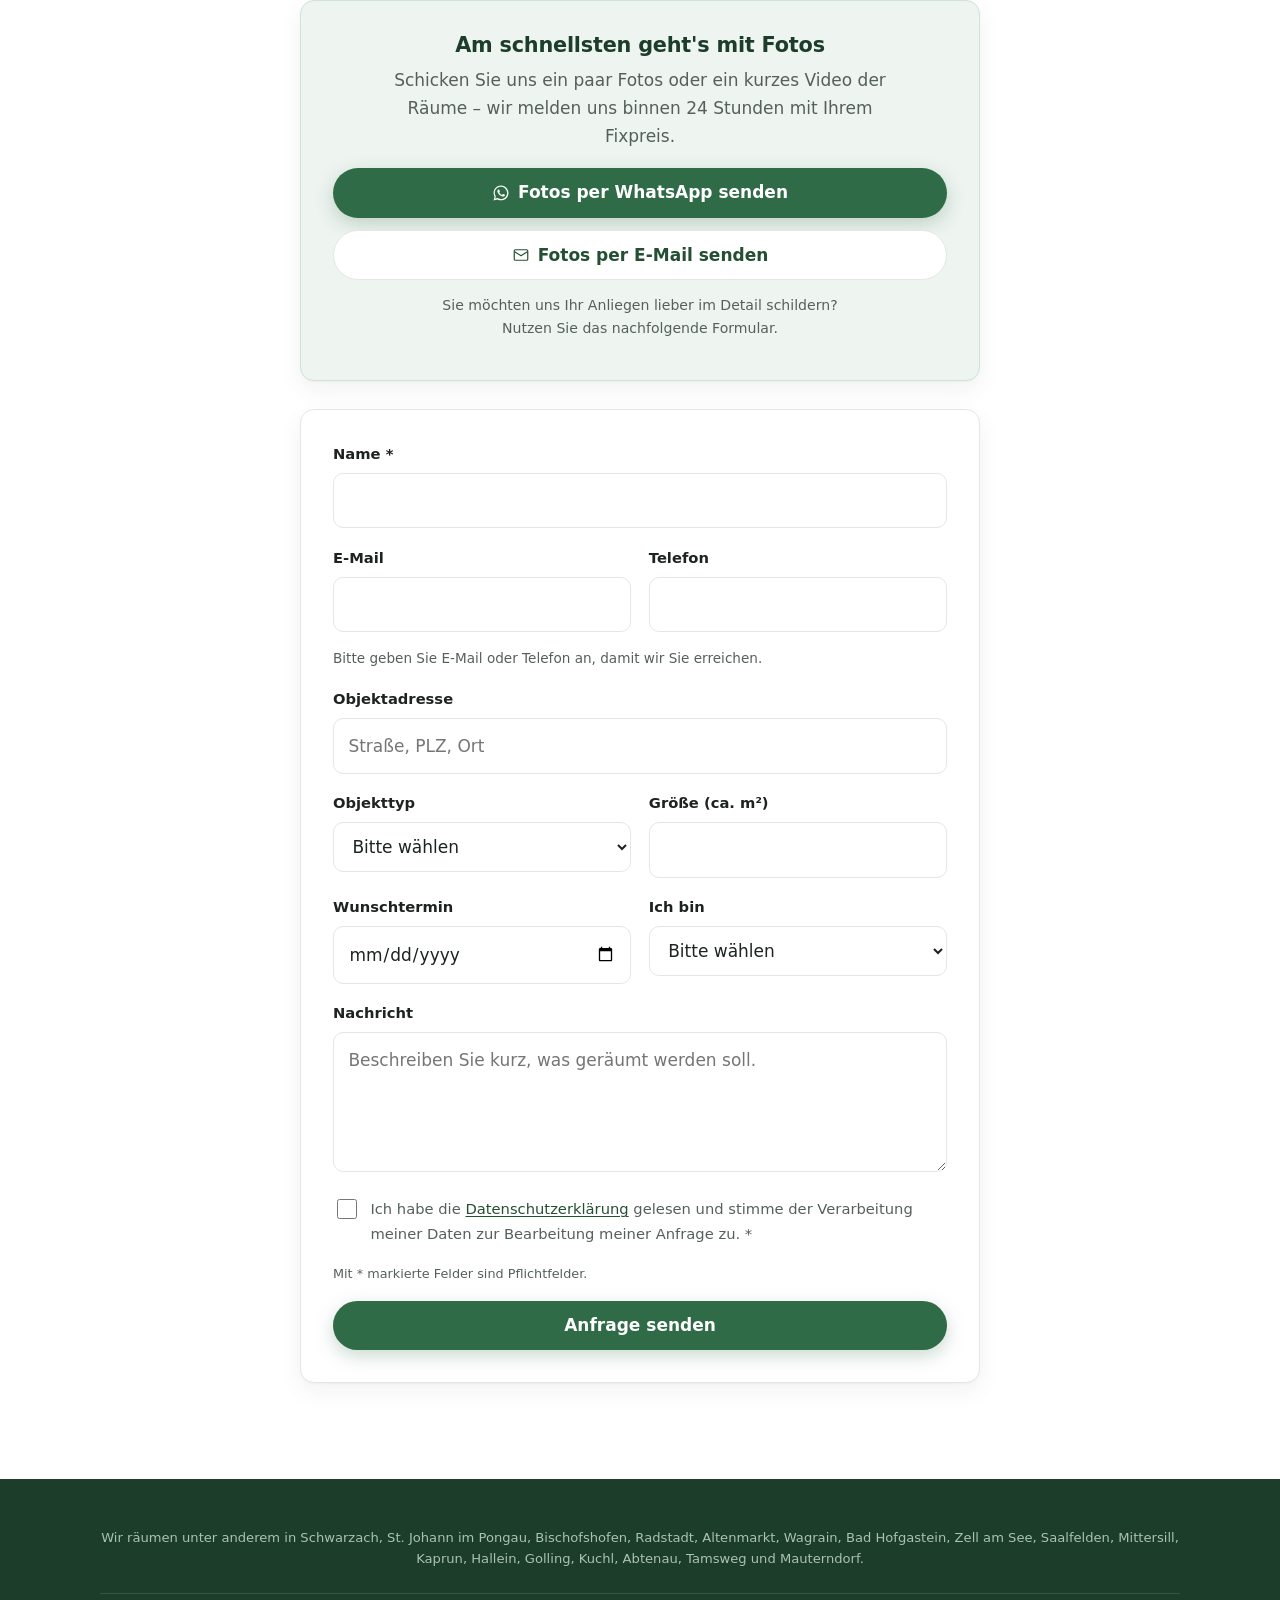
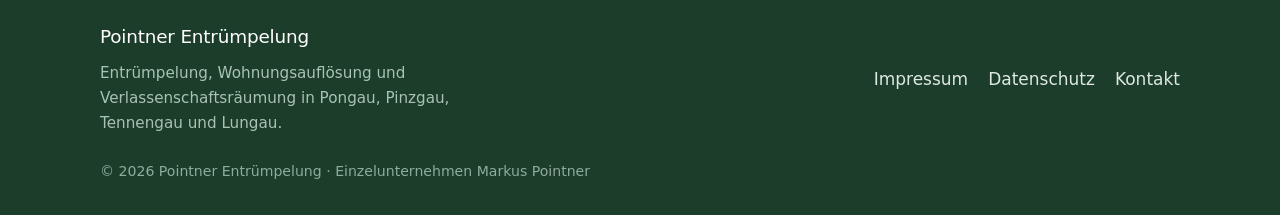
==== commit 68ca3a71: "Hausverwaltungen: Feste Preisliste in Rahmenvereinbarung zusammengeführt Co-Authored-By: Claude Opus" ====
--- a/index.html
+++ b/index.html
@@ -375,11 +375,7 @@
           </li>
           <li>
             <svg width="22" height="22" viewBox="0 0 24 24" fill="none" aria-hidden="true"><path d="M6 3h9l3 3v15H6z" stroke="currentColor" stroke-width="1.6" stroke-linejoin="round"/><path d="M15 3v3h3M9 12h6M9 16h6" stroke="currentColor" stroke-width="1.6" stroke-linecap="round"/></svg>
-            <div><strong>Rahmenvereinbarung</strong><span>Einmal aufgesetzt, für alle Objekte gültig – klare Konditionen für die laufende Zusammenarbeit.</span></div>
-          </li>
-          <li>
-            <svg width="22" height="22" viewBox="0 0 24 24" fill="none" aria-hidden="true"><path d="M4 7h16M4 12h16M4 17h10" stroke="currentColor" stroke-width="1.6" stroke-linecap="round"/></svg>
-            <div><strong>Feste Preisliste</strong><span>Kalkulierbare Pauschalen je Einheitsgröße – Sie wissen im Voraus, was eine Räumung kostet.</span></div>
+            <div><strong>Rahmenvereinbarung und Fixpreisliste</strong><span>Einmal aufgesetzt, für alle Objekte gültig – klare Konditionen für die laufende Zusammenarbeit. Mit fester Fixpreisliste je Einheitsgröße wissen Sie im Voraus, was eine Räumung kostet.</span></div>
           </li>
           <li>
             <svg width="22" height="22" viewBox="0 0 24 24" fill="none" aria-hidden="true"><path d="M4 5h16v12H4z" stroke="currentColor" stroke-width="1.6" stroke-linejoin="round"/><path d="M4 8l8 5 8-5" stroke="currentColor" stroke-width="1.6" stroke-linecap="round" stroke-linejoin="round"/></svg>
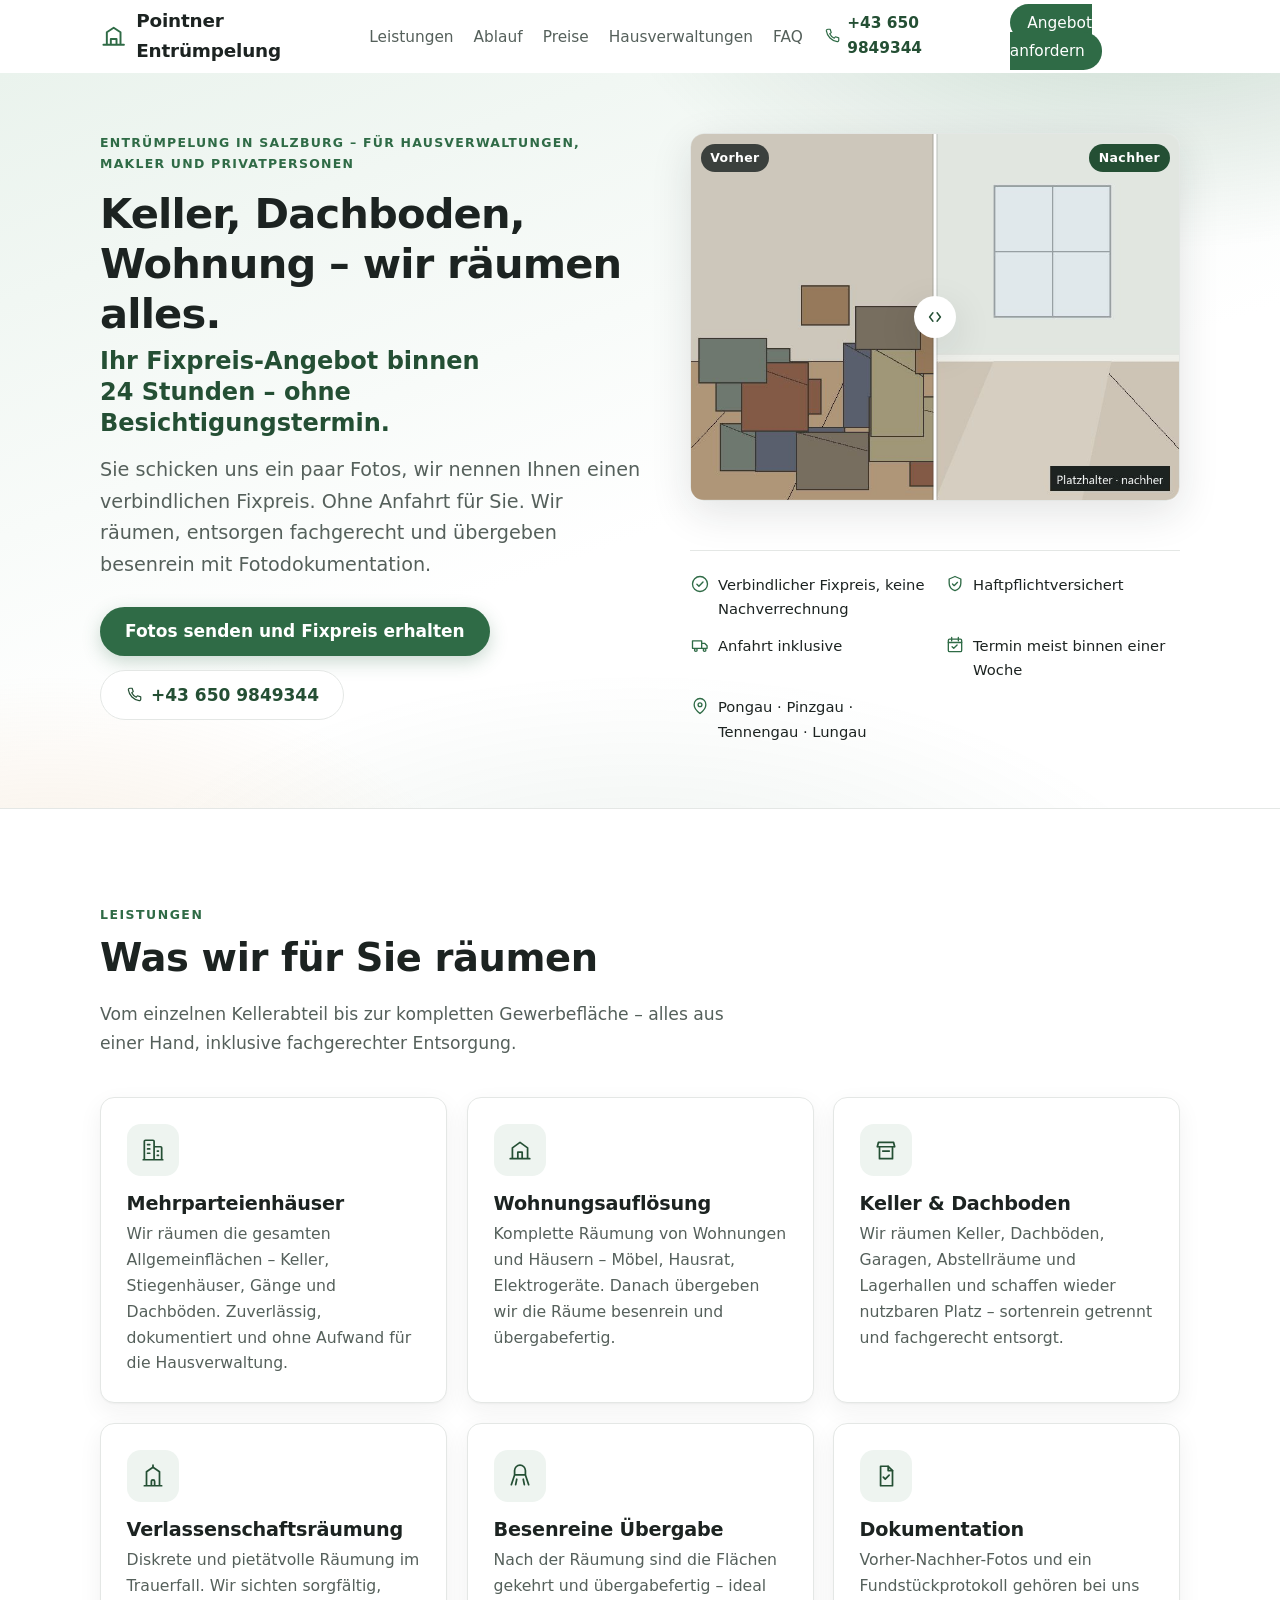
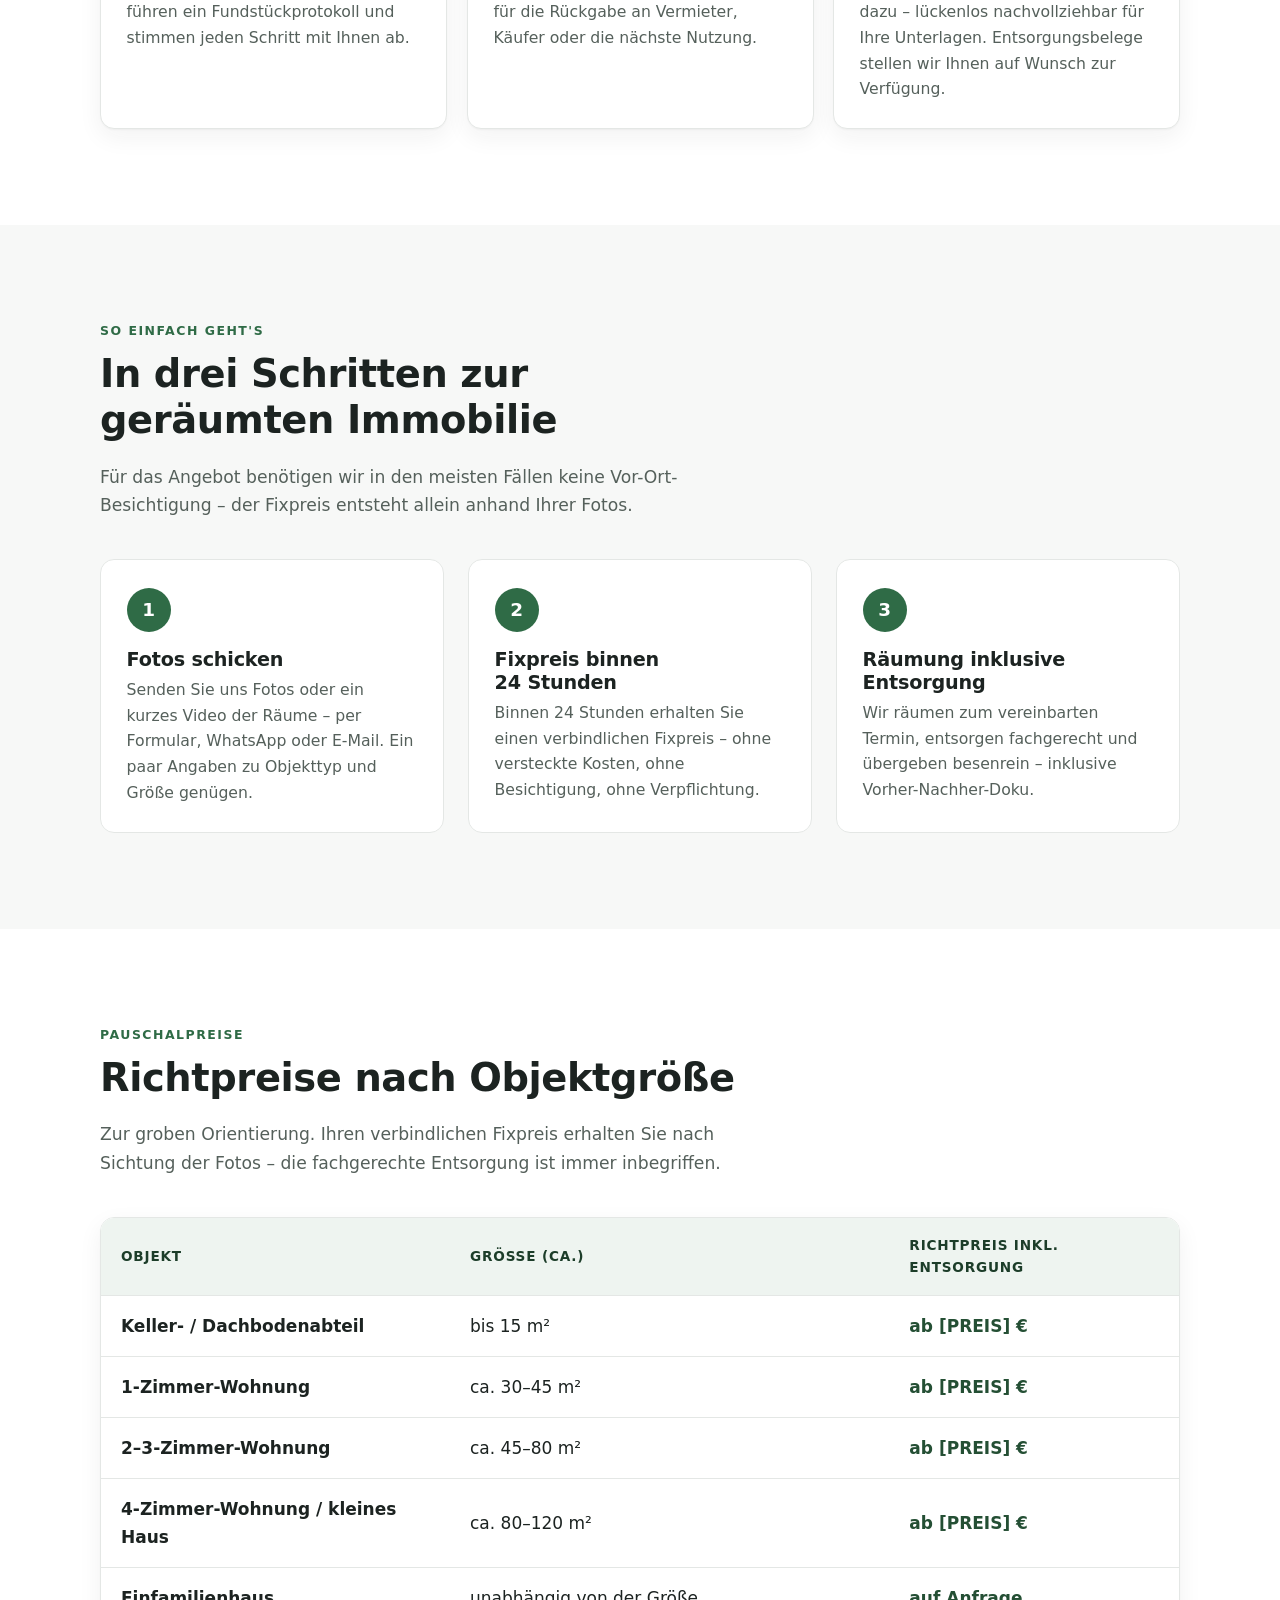
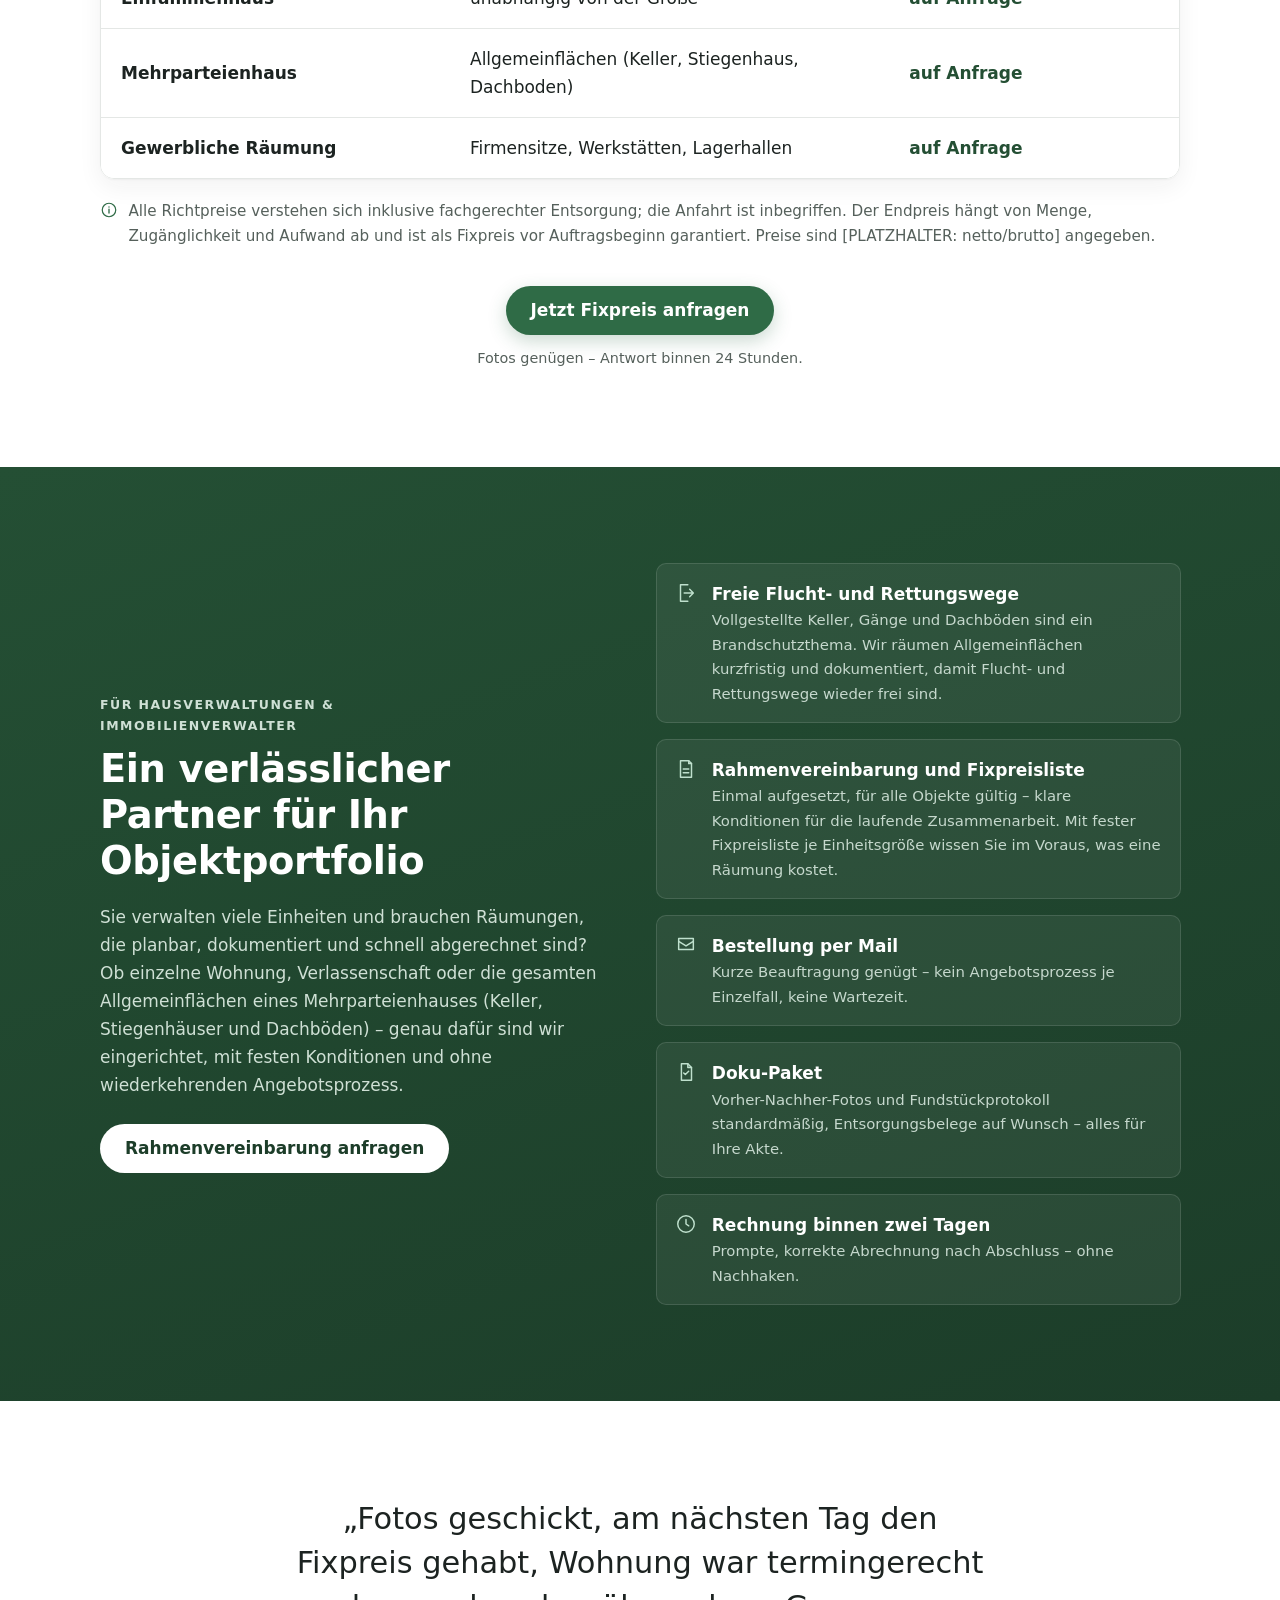
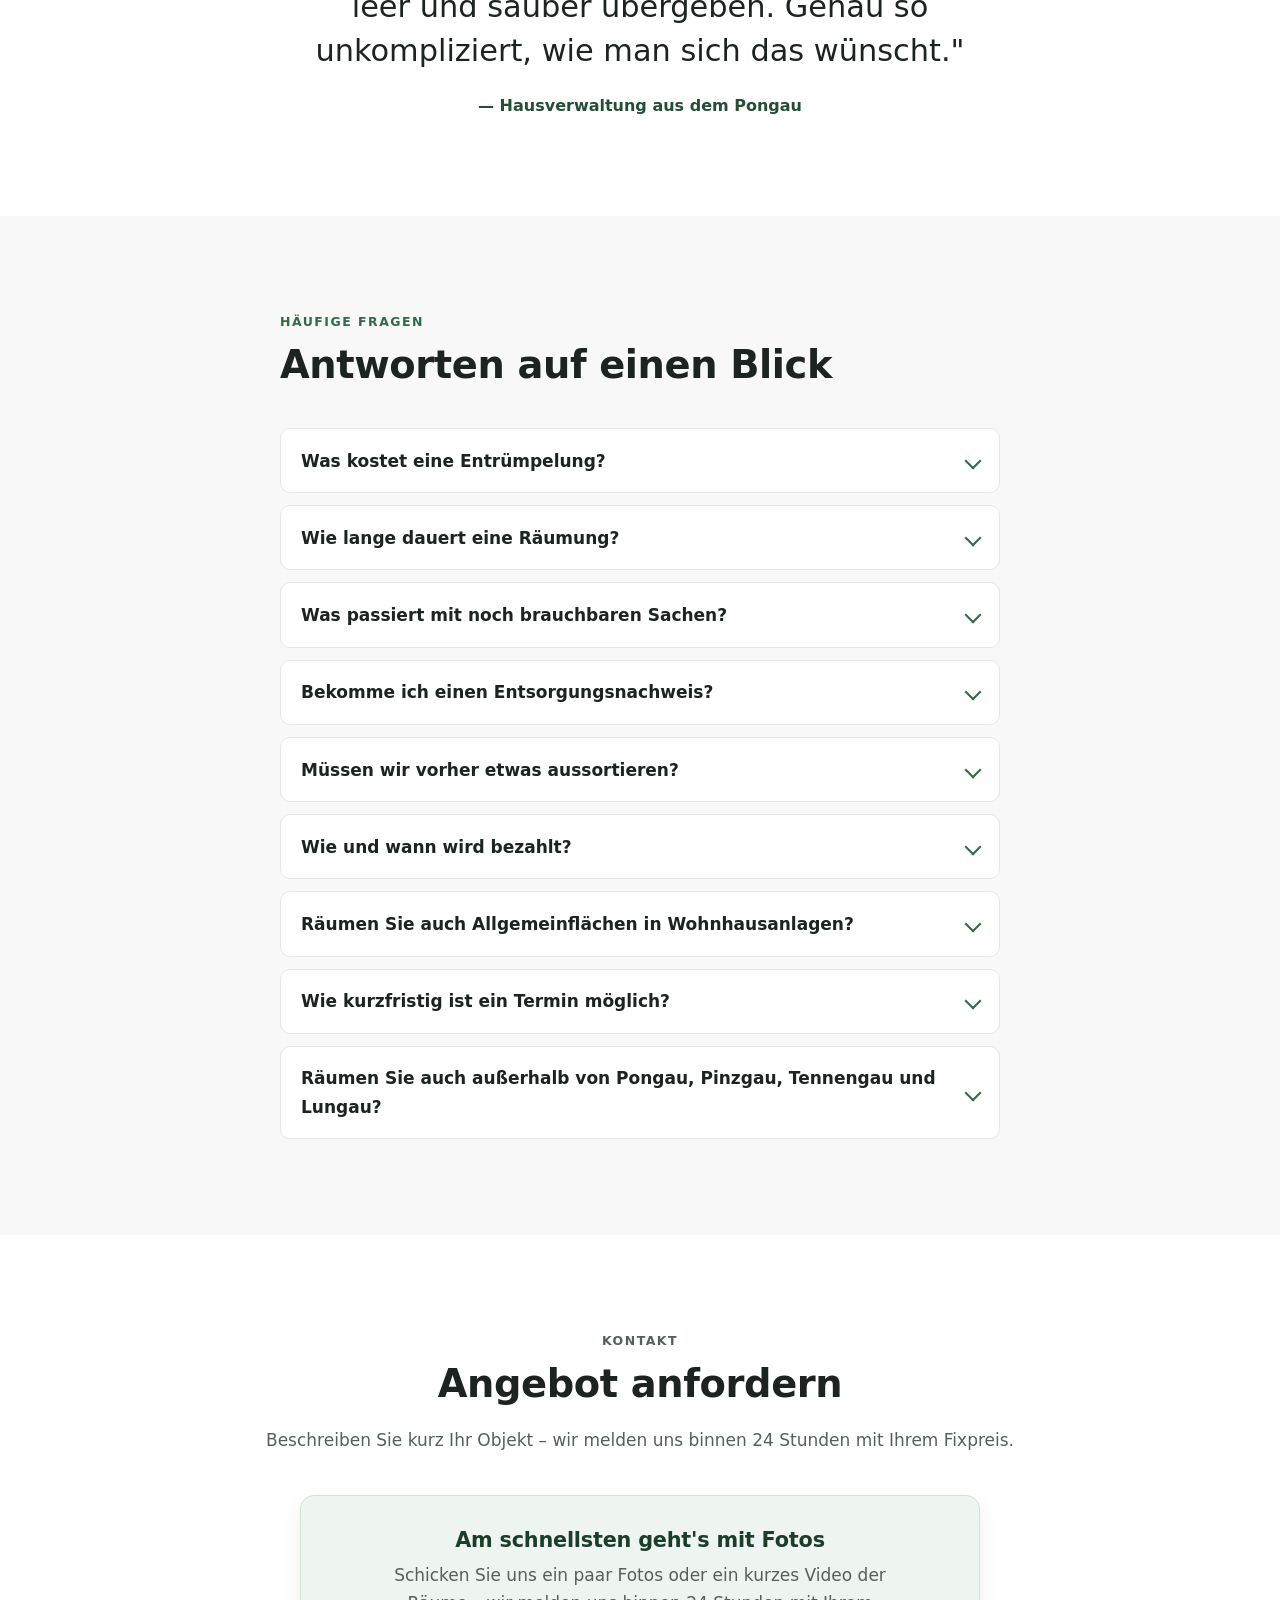
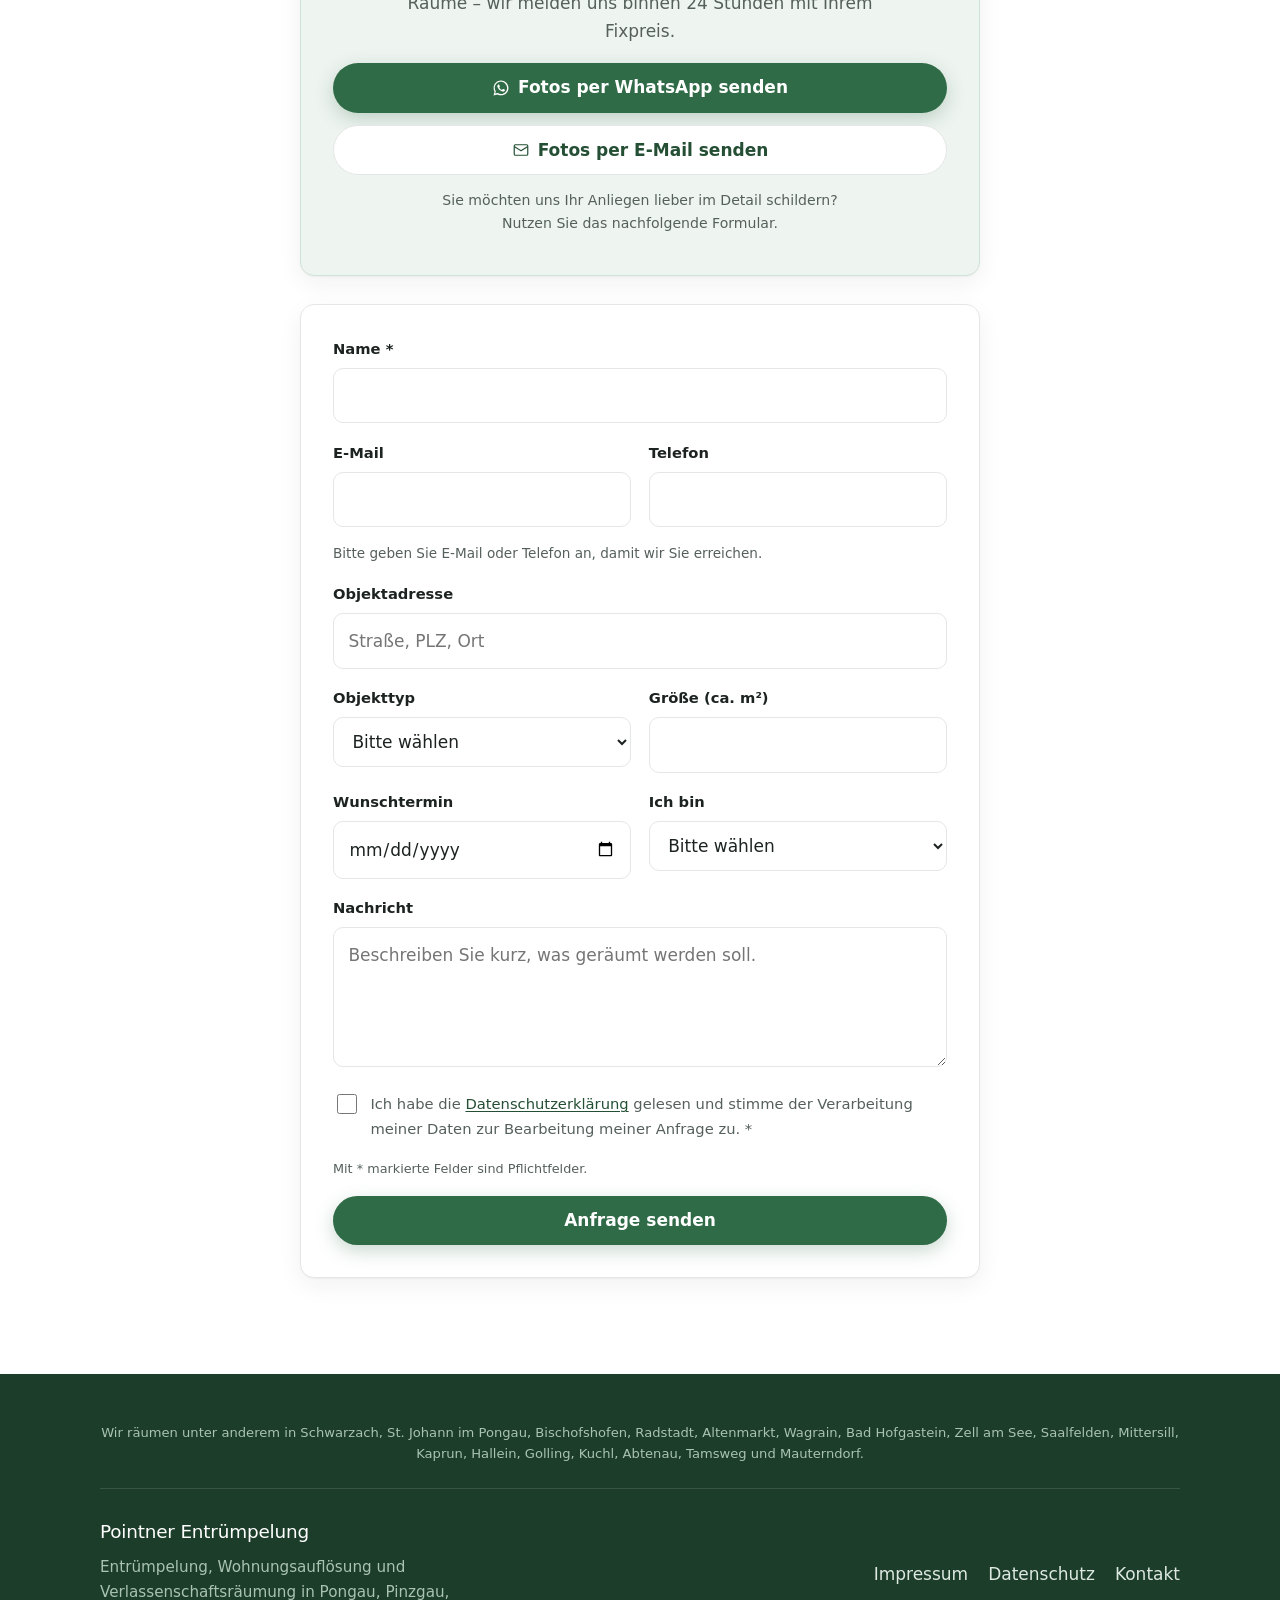
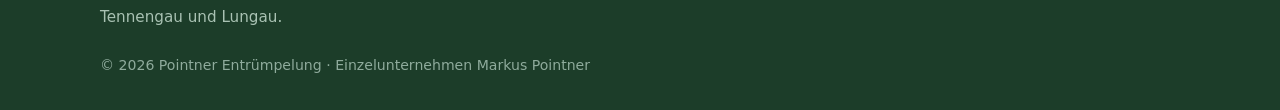
==== commit ab407437: "Hero kompakter: Vertrauensliste rechts unter das Bild (mobil unter das Bild) Vertrauensliste in das " ====
--- a/index.html
+++ b/index.html
@@ -170,9 +170,8 @@
               </div>
             </div>
           </div>
-        </div>
-
-        <ul class="hero-trust reveal" aria-label="Vertrauensmerkmale">
+
+          <ul class="hero-trust reveal" aria-label="Vertrauensmerkmale">
           <li>
             <svg width="20" height="20" viewBox="0 0 24 24" fill="none" aria-hidden="true"><circle cx="12" cy="12" r="9" stroke="currentColor" stroke-width="1.6"/><path d="M8.3 12.2l2.4 2.4 4.9-5" stroke="currentColor" stroke-width="1.7" stroke-linecap="round" stroke-linejoin="round"/></svg>
             Verbindlicher Fixpreis, keine Nachverrechnung
@@ -193,7 +192,8 @@
             <svg width="20" height="20" viewBox="0 0 24 24" fill="none" aria-hidden="true"><path d="M12 21s-7-5.2-7-10.5A7 7 0 0 1 12 3a7 7 0 0 1 7 7.5C19 15.8 12 21 12 21Z" stroke="currentColor" stroke-width="1.6" stroke-linejoin="round"/><circle cx="12" cy="10.5" r="2.3" stroke="currentColor" stroke-width="1.6"/></svg>
             Pongau · Pinzgau · Tennengau · Lungau
           </li>
-        </ul>
+          </ul>
+        </div>
       </div>
     </section>
 
--- a/style.css
+++ b/style.css
@@ -222,10 +222,10 @@
 .hero-lead { font-size: clamp(1.02rem, 1.6vw, 1.2rem); color: var(--ink-soft); }
 .hero-actions { display: flex; flex-wrap: wrap; gap: .85rem; margin: 1.6rem 0 0; }
 
-/* Vertrauenszeile: volle Breite unter beiden Spalten, mit Trennlinie darüber */
+/* Vertrauenszeile: kompakt bei den Buttons (Desktop links, Mobil unter dem Bild) */
 .hero-trust {
-  display: grid; grid-template-columns: 1fr 1fr; gap: .9rem 1.5rem;
-  list-style: none; margin: 2.25rem 0 0; padding: 1.75rem 0 0;
+  display: grid; grid-template-columns: 1fr 1fr; gap: .8rem 1.25rem;
+  list-style: none; margin: 1.6rem 0 0; padding: 1.35rem 0 0;
   border-top: 1px solid var(--line);
 }
 .hero-trust li { display: flex; align-items: flex-start; gap: .5rem; font-size: .92rem; font-weight: 500; color: var(--ink); }
@@ -522,10 +522,15 @@
   .cards { grid-template-columns: repeat(3, 1fr); }
   .trust-grid { grid-template-columns: repeat(3, 1fr); }
   .hv-grid { grid-template-columns: 1fr 1.05fr; align-items: center; gap: 3.5rem; }
-  /* Hero zweispaltig: links Text, rechts Vorher-Nachher-Vergleich */
-  .hero-grid { grid-template-columns: 1.05fr .95fr; gap: 3rem; }
-  /* Vertrauenszeile in einer Reihe, gleichmäßig verteilt */
-  .hero-trust { display: flex; flex-wrap: wrap; justify-content: center; gap: 1rem 2.75rem; }
+  /* Hero: Text links (über zwei Zeilen), Bild rechts oben, Vertrauensliste rechts unter dem Bild */
+  .hero-grid {
+    grid-template-columns: 1.05fr .95fr;
+    grid-template-areas: "text media" "text trust";
+    column-gap: 3rem; row-gap: 1.5rem;
+  }
+  .hero-text { grid-area: text; }
+  .hero-media { grid-area: media; }
+  .hero-trust { grid-area: trust; align-self: start; }
 }
 
 /* ---------- Mobile-Navigation ---------- */
--- a/style.css
+++ b/style.css
@@ -222,10 +222,10 @@
 .hero-lead { font-size: clamp(1.02rem, 1.6vw, 1.2rem); color: var(--ink-soft); }
 .hero-actions { display: flex; flex-wrap: wrap; gap: .85rem; margin: 1.6rem 0 0; }
 
-/* Vertrauenszeile: volle Breite unter beiden Spalten, mit Trennlinie darüber */
+/* Vertrauenszeile: kompakt bei den Buttons (Desktop links, Mobil unter dem Bild) */
 .hero-trust {
-  display: grid; grid-template-columns: 1fr 1fr; gap: .9rem 1.5rem;
-  list-style: none; margin: 2.25rem 0 0; padding: 1.75rem 0 0;
+  display: grid; grid-template-columns: 1fr 1fr; gap: .8rem 1.25rem;
+  list-style: none; margin: 1.6rem 0 0; padding: 1.35rem 0 0;
   border-top: 1px solid var(--line);
 }
 .hero-trust li { display: flex; align-items: flex-start; gap: .5rem; font-size: .92rem; font-weight: 500; color: var(--ink); }
@@ -522,10 +522,15 @@
   .cards { grid-template-columns: repeat(3, 1fr); }
   .trust-grid { grid-template-columns: repeat(3, 1fr); }
   .hv-grid { grid-template-columns: 1fr 1.05fr; align-items: center; gap: 3.5rem; }
-  /* Hero zweispaltig: links Text, rechts Vorher-Nachher-Vergleich */
-  .hero-grid { grid-template-columns: 1.05fr .95fr; gap: 3rem; }
-  /* Vertrauenszeile in einer Reihe, gleichmäßig verteilt */
-  .hero-trust { display: flex; flex-wrap: wrap; justify-content: center; gap: 1rem 2.75rem; }
+  /* Hero: Text links (über zwei Zeilen), Bild rechts oben, Vertrauensliste rechts unter dem Bild */
+  .hero-grid {
+    grid-template-columns: 1.05fr .95fr;
+    grid-template-areas: "text media" "text trust";
+    column-gap: 3rem; row-gap: 1.5rem;
+  }
+  .hero-text { grid-area: text; }
+  .hero-media { grid-area: media; }
+  .hero-trust { grid-area: trust; align-self: start; }
 }
 
 /* ---------- Mobile-Navigation ---------- */
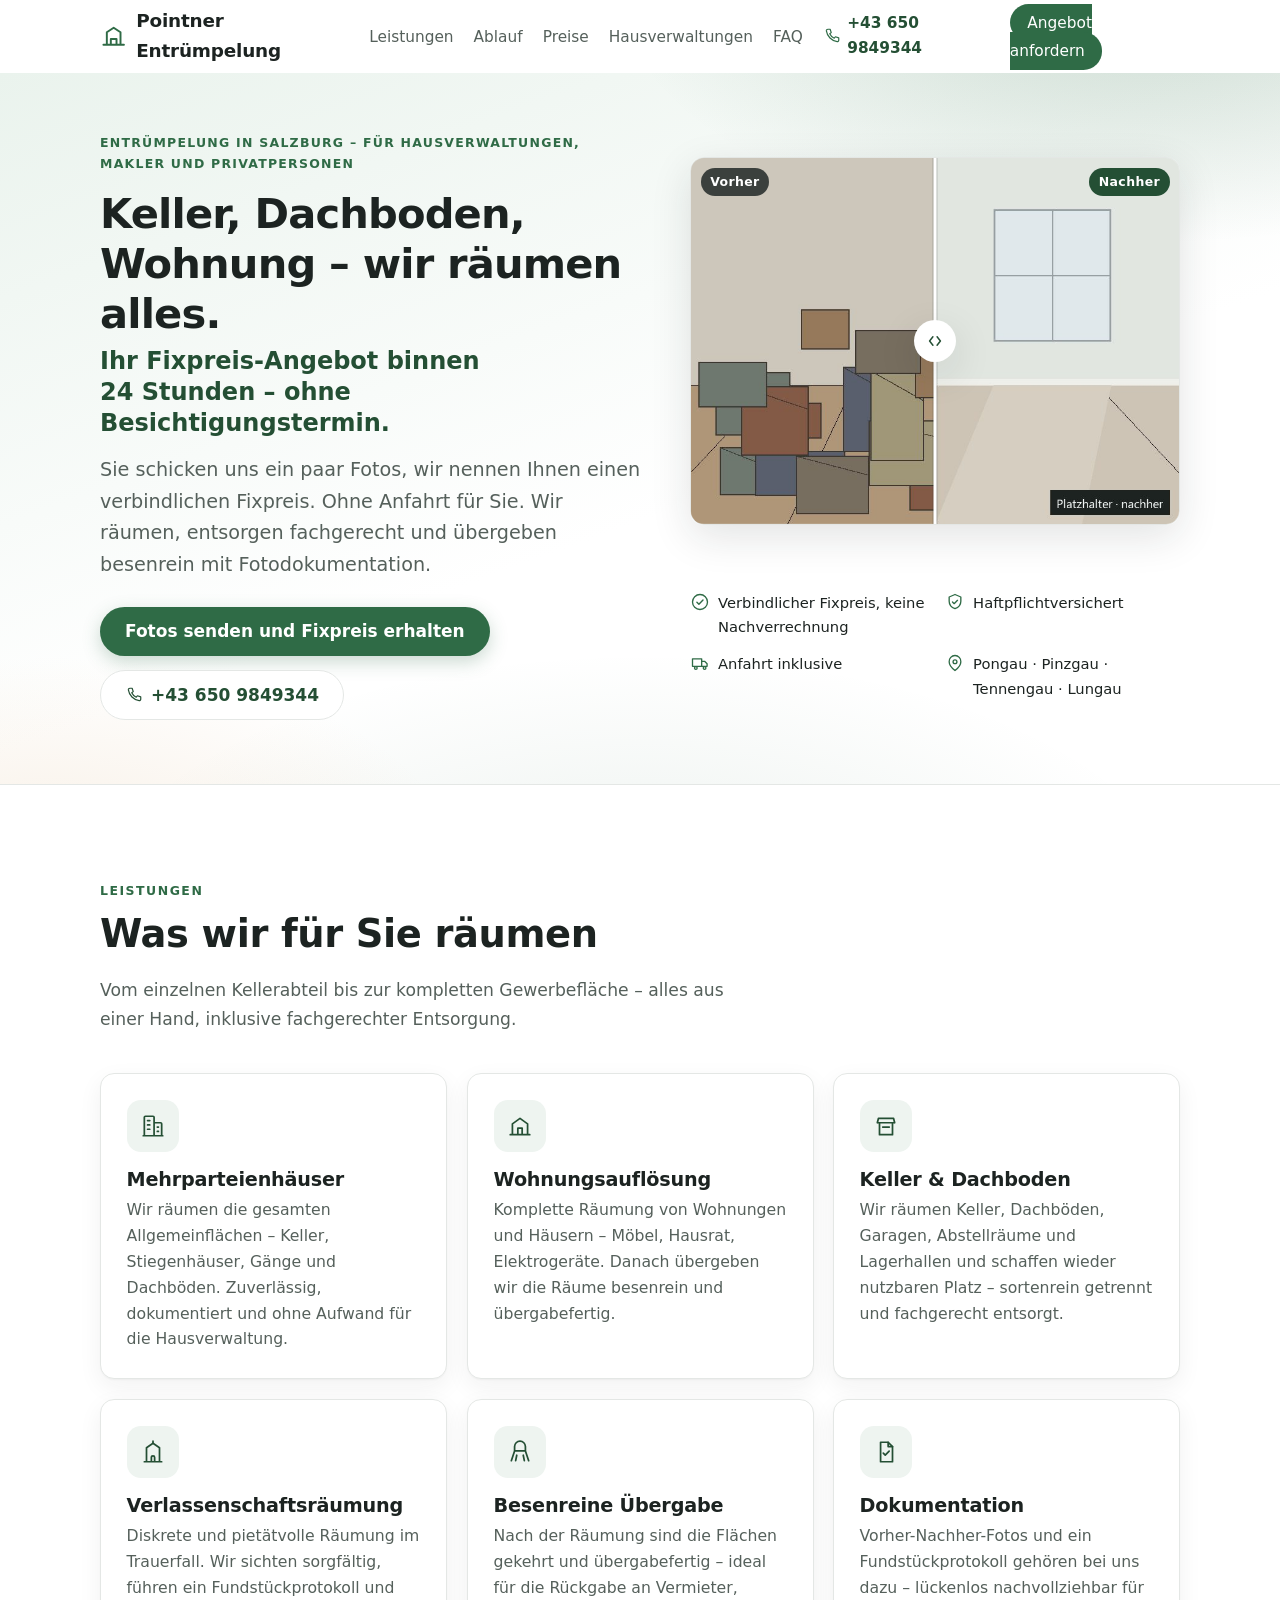
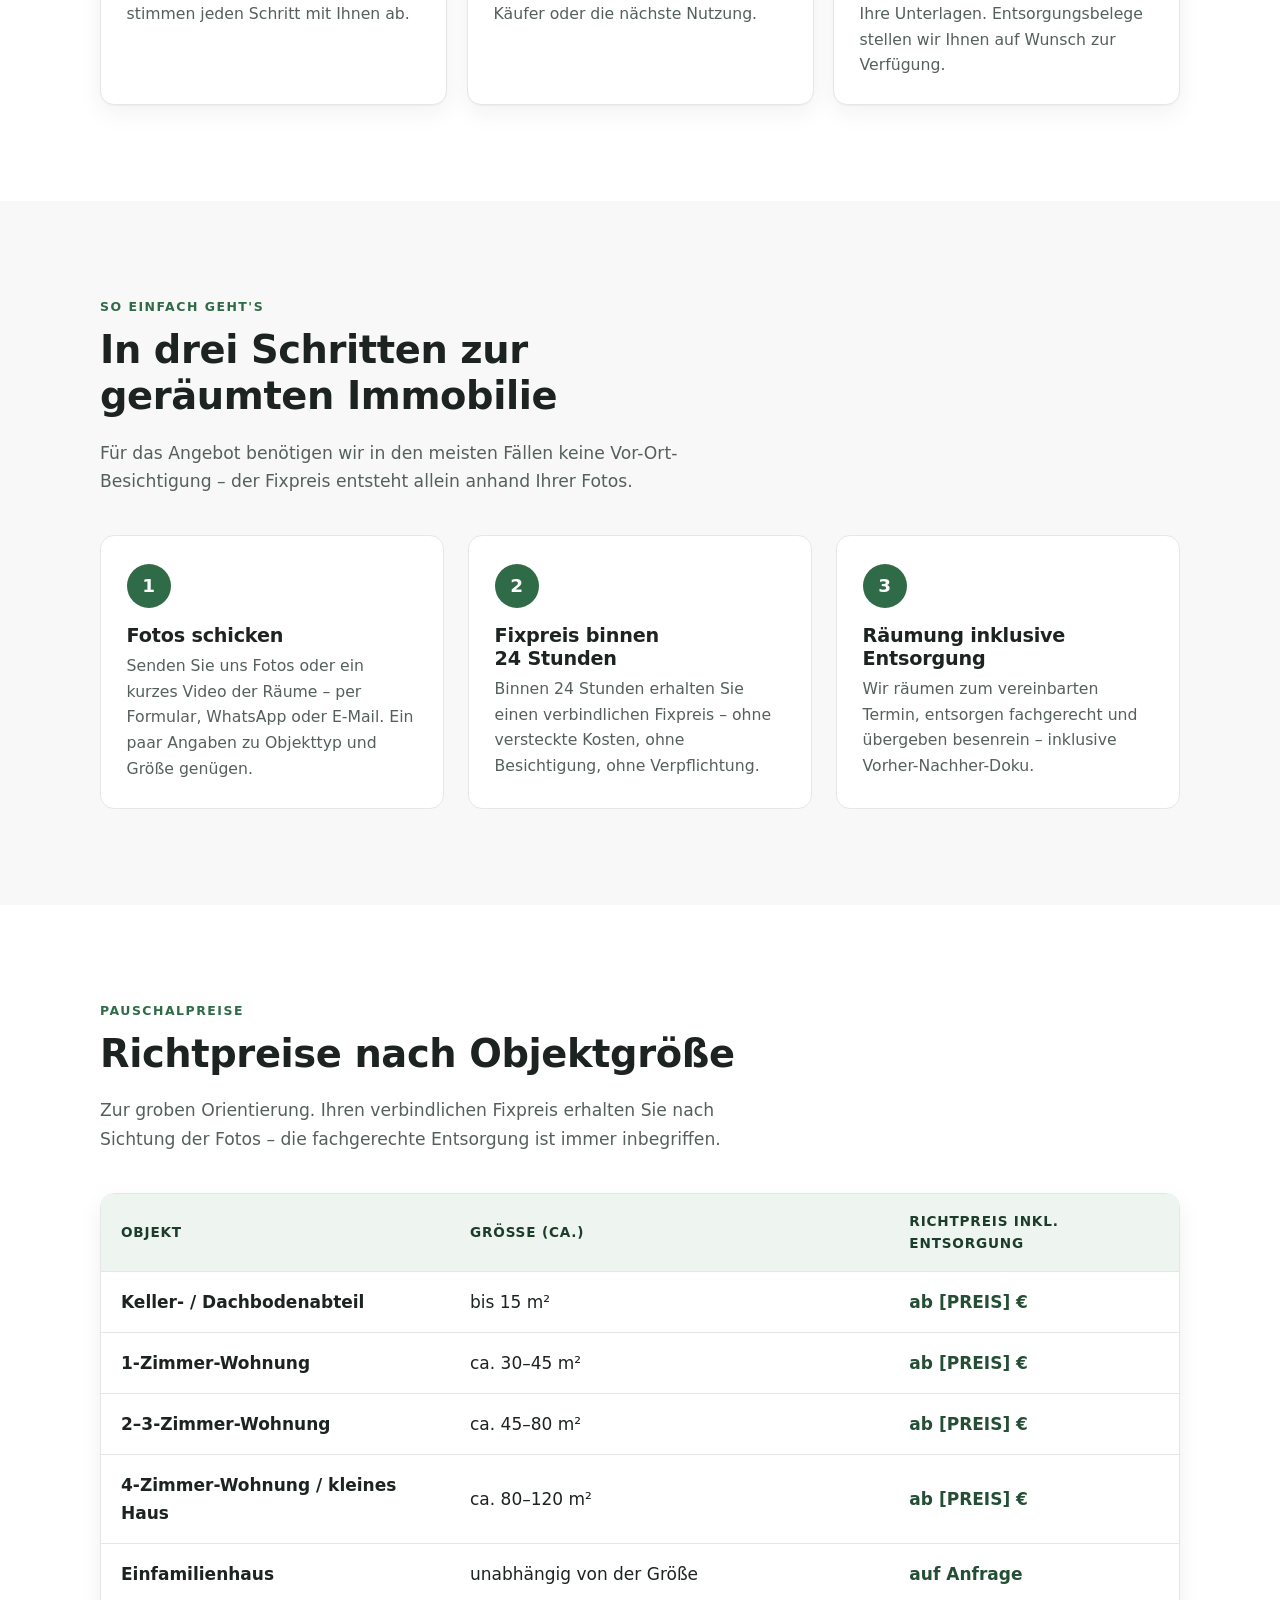
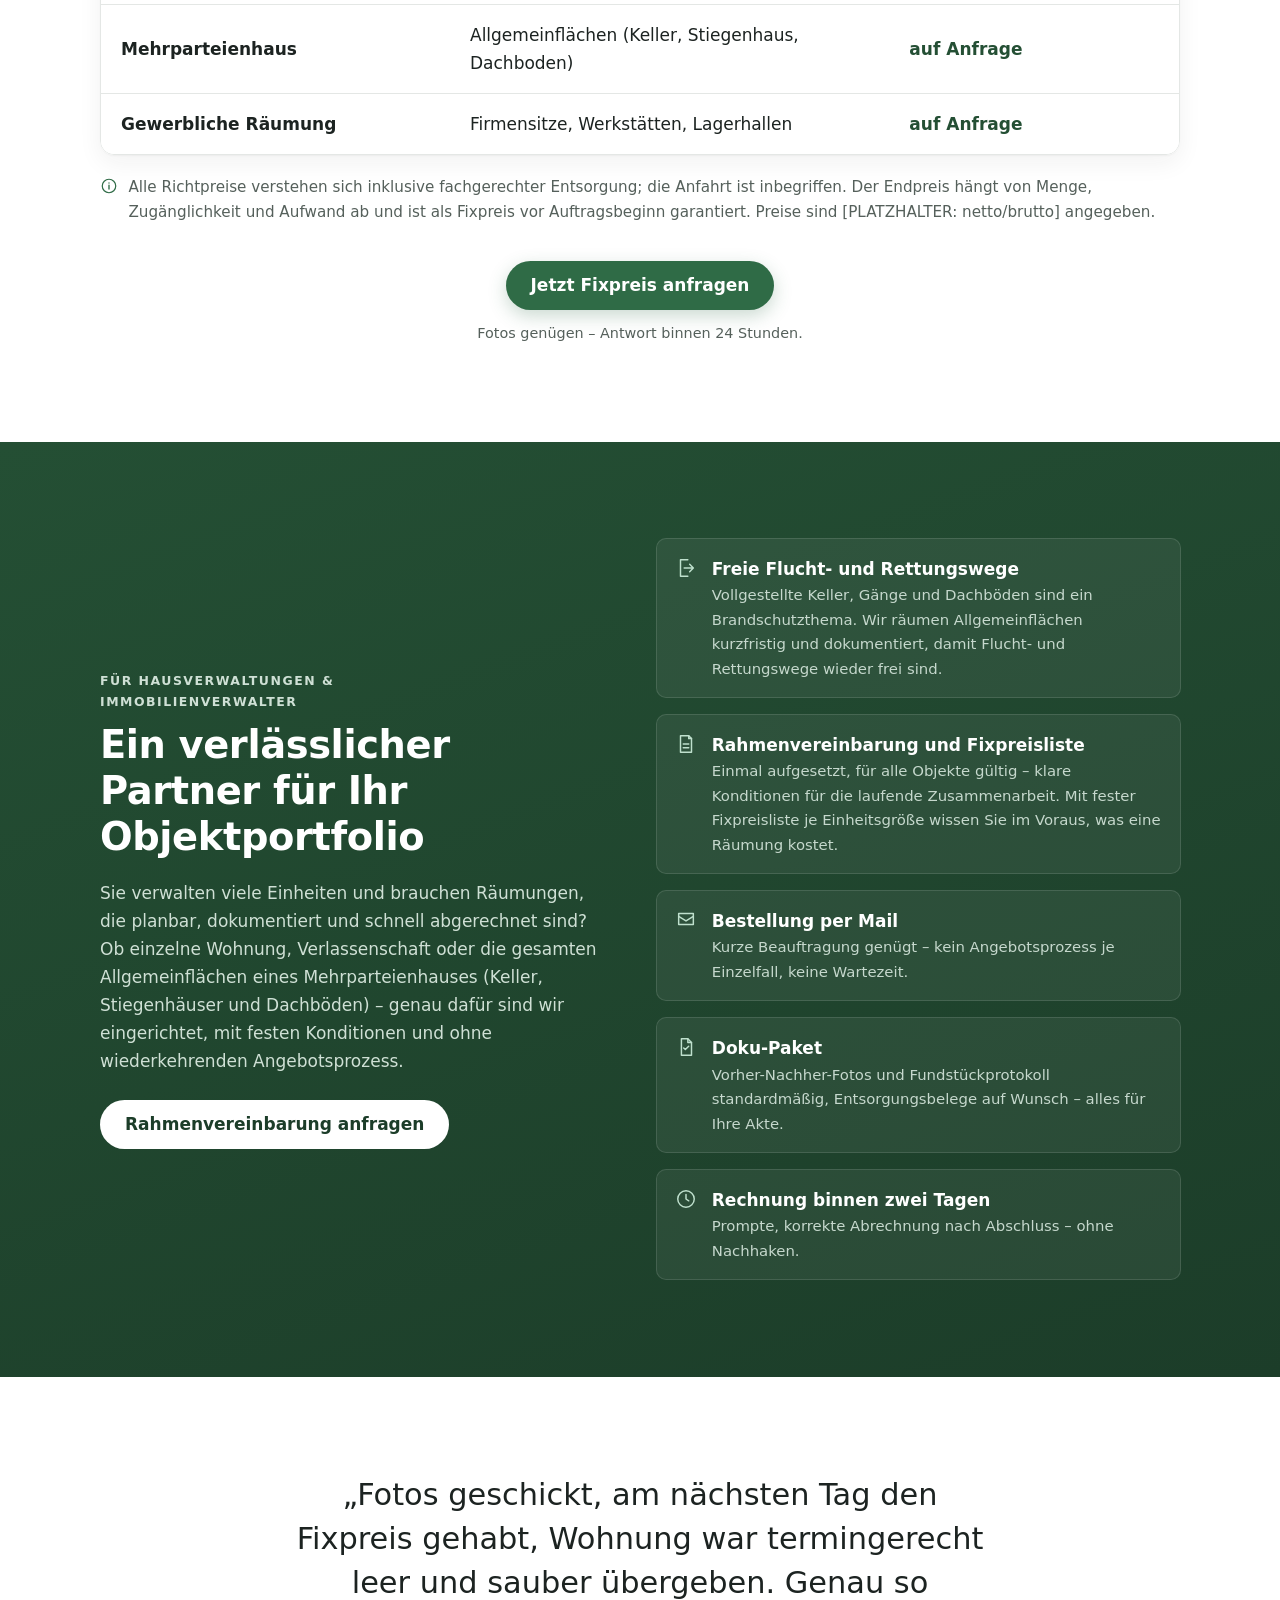
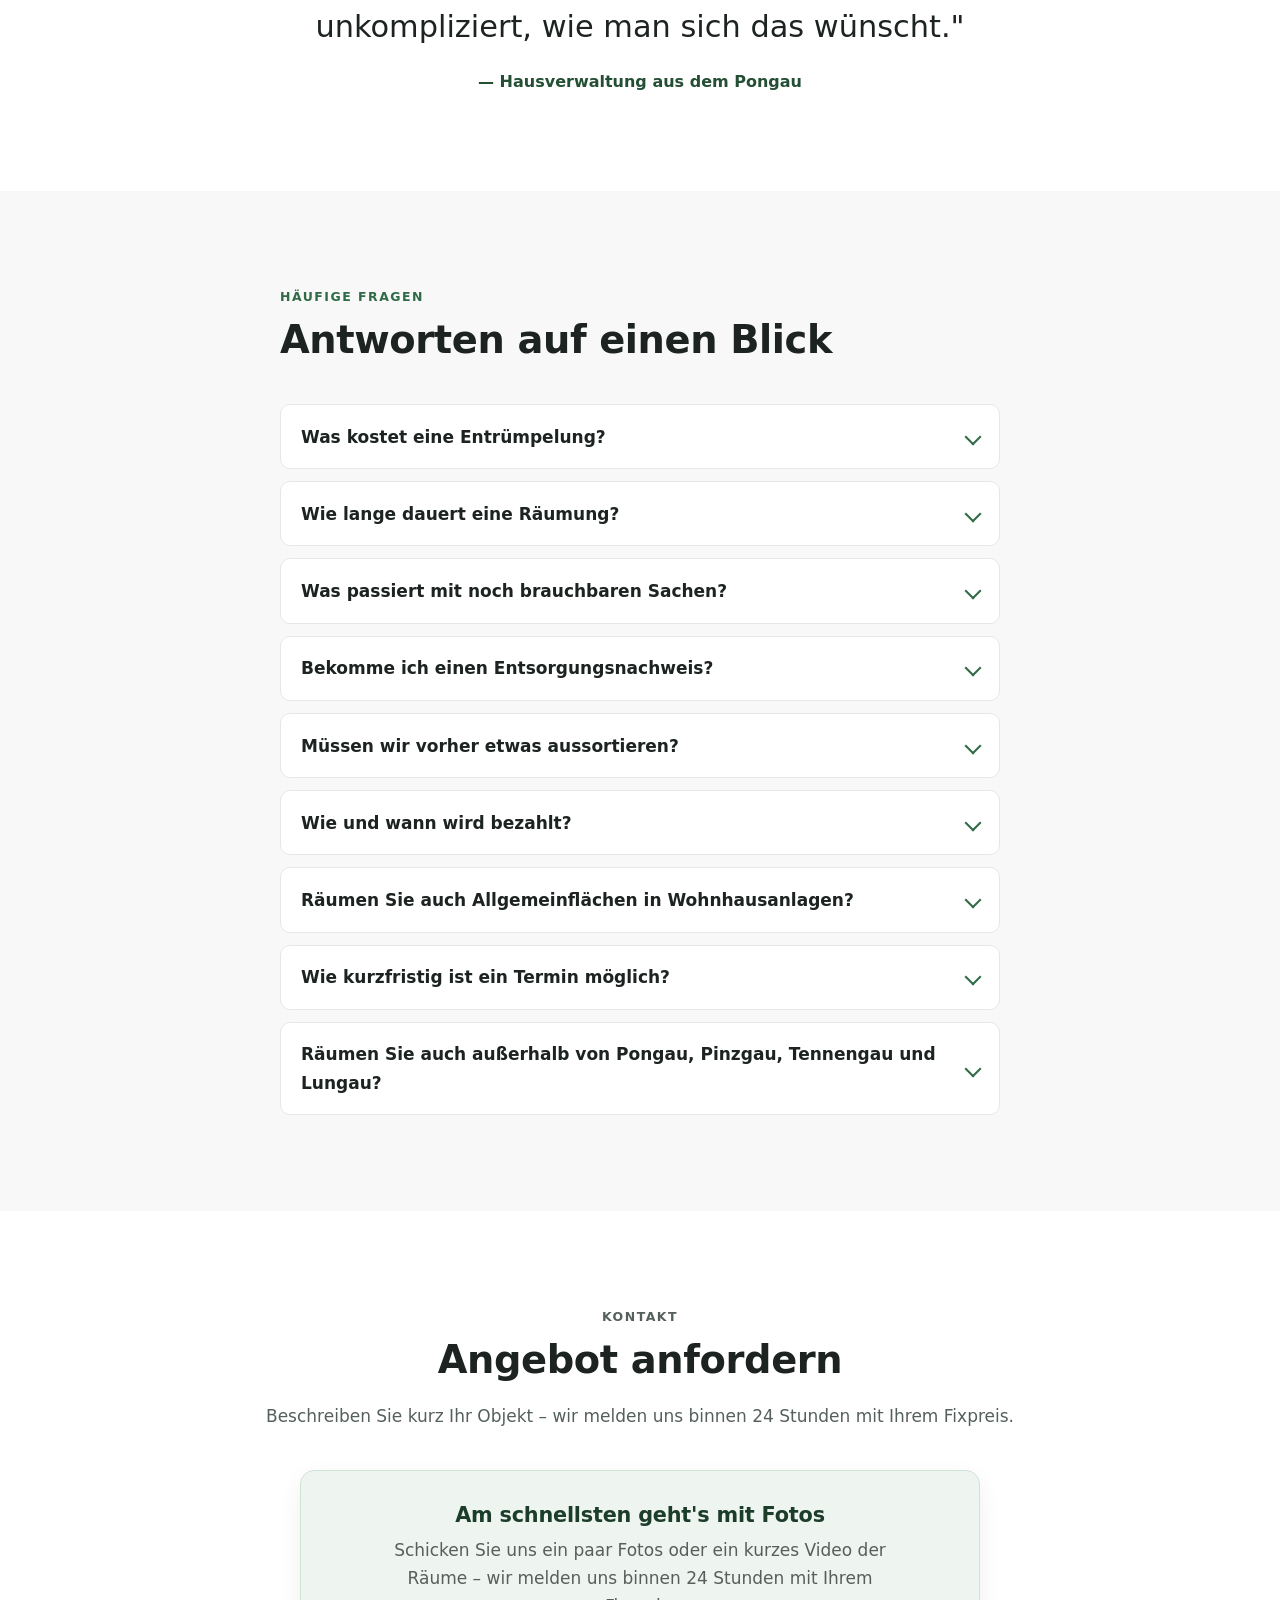
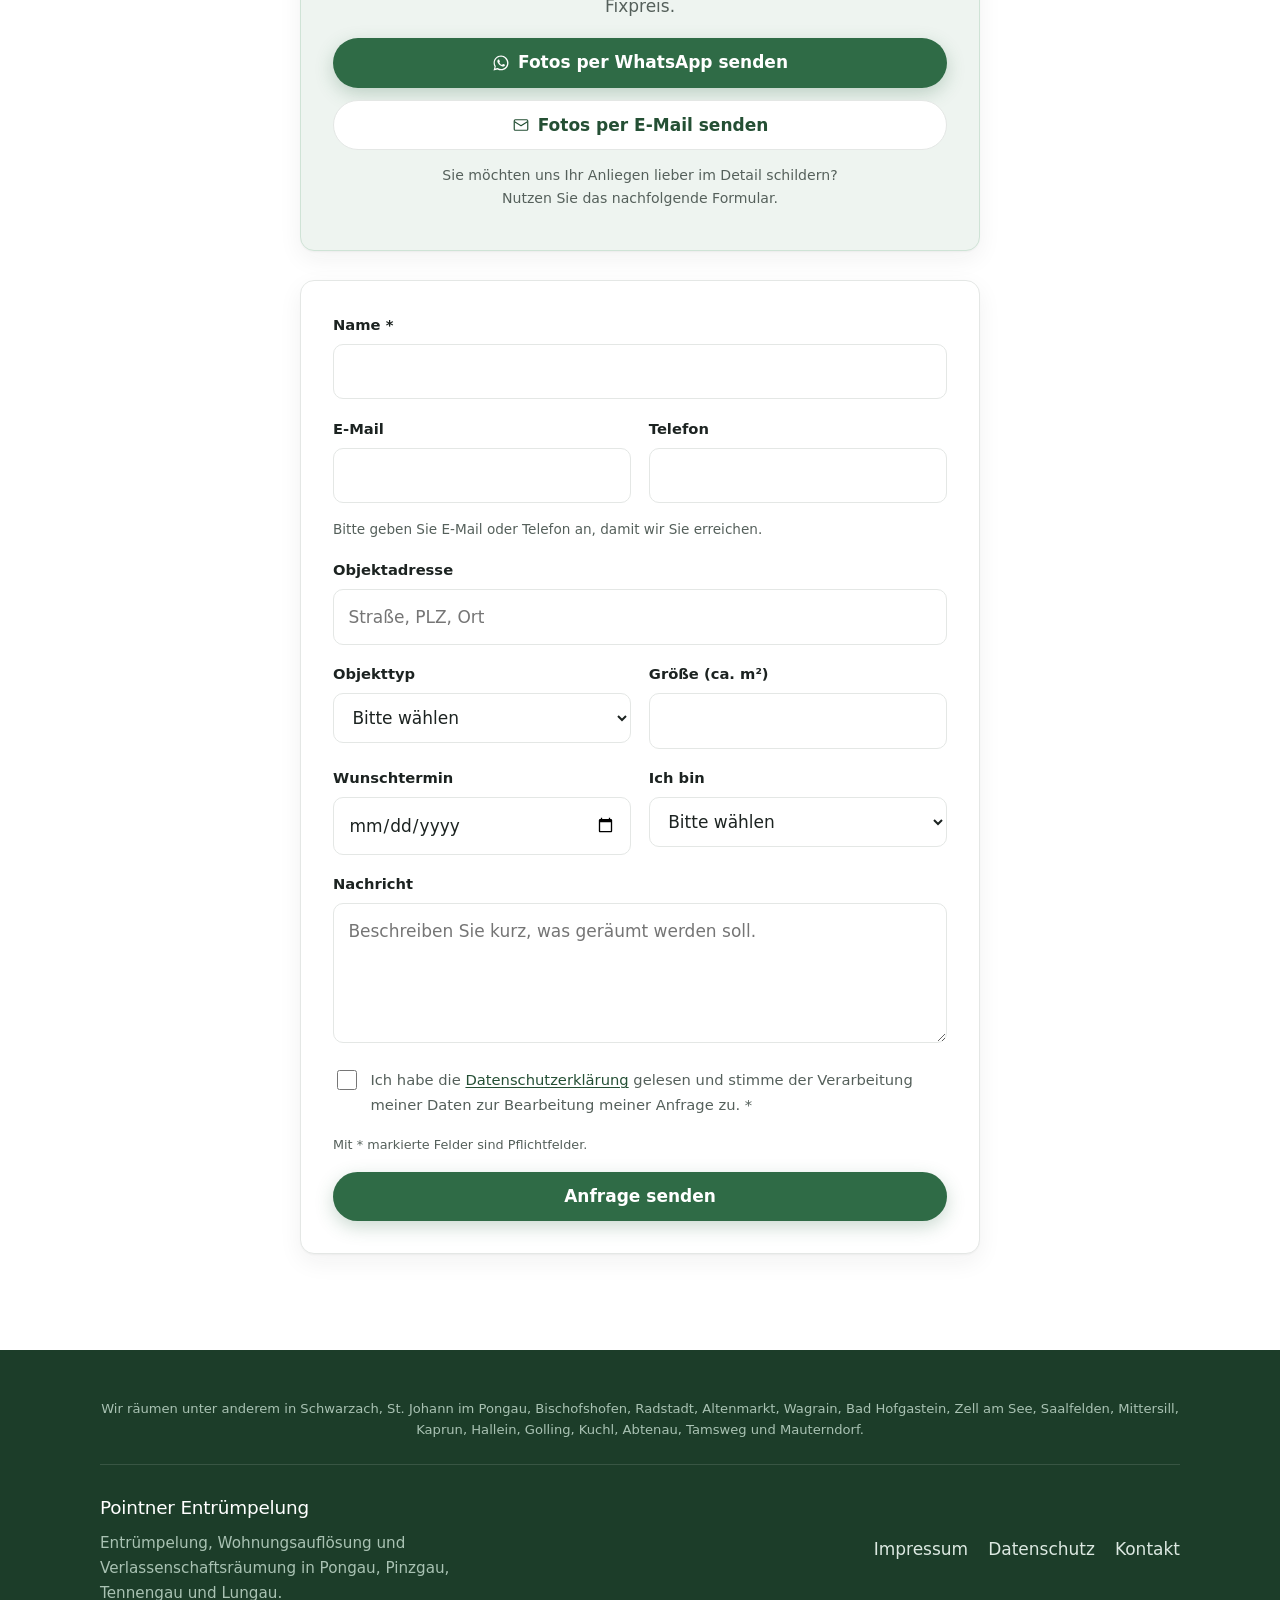
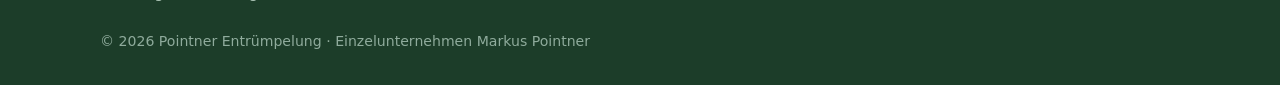
==== commit 1fc1758c: "Hero: Termin-Punkt entfernt, Trennlinie weg, Bild etwas tiefer Co-Authored-By: Claude Opus 4.8 <nore" ====
--- a/index.html
+++ b/index.html
@@ -185,10 +185,6 @@
             Anfahrt inklusive
           </li>
           <li>
-            <svg width="20" height="20" viewBox="0 0 24 24" fill="none" aria-hidden="true"><rect x="4" y="5" width="16" height="15" rx="1.5" stroke="currentColor" stroke-width="1.6"/><path d="M4 9h16M8 3v4M16 3v4" stroke="currentColor" stroke-width="1.6" stroke-linecap="round"/><path d="M8.5 14l2 2 4-4" stroke="currentColor" stroke-width="1.6" stroke-linecap="round" stroke-linejoin="round"/></svg>
-            Termin meist binnen einer Woche
-          </li>
-          <li>
             <svg width="20" height="20" viewBox="0 0 24 24" fill="none" aria-hidden="true"><path d="M12 21s-7-5.2-7-10.5A7 7 0 0 1 12 3a7 7 0 0 1 7 7.5C19 15.8 12 21 12 21Z" stroke="currentColor" stroke-width="1.6" stroke-linejoin="round"/><circle cx="12" cy="10.5" r="2.3" stroke="currentColor" stroke-width="1.6"/></svg>
             Pongau · Pinzgau · Tennengau · Lungau
           </li>
--- a/style.css
+++ b/style.css
@@ -222,11 +222,10 @@
 .hero-lead { font-size: clamp(1.02rem, 1.6vw, 1.2rem); color: var(--ink-soft); }
 .hero-actions { display: flex; flex-wrap: wrap; gap: .85rem; margin: 1.6rem 0 0; }
 
-/* Vertrauenszeile: kompakt bei den Buttons (Desktop links, Mobil unter dem Bild) */
+/* Vertrauenszeile: kompakt bei den Buttons (Desktop rechts unter dem Bild, Mobil unter dem Bild) */
 .hero-trust {
   display: grid; grid-template-columns: 1fr 1fr; gap: .8rem 1.25rem;
-  list-style: none; margin: 1.6rem 0 0; padding: 1.35rem 0 0;
-  border-top: 1px solid var(--line);
+  list-style: none; margin: 1.5rem 0 0; padding: 0;
 }
 .hero-trust li { display: flex; align-items: flex-start; gap: .5rem; font-size: .92rem; font-weight: 500; color: var(--ink); }
 .hero-trust svg { color: var(--accent); flex: none; margin-top: 1px; }
@@ -529,7 +528,7 @@
     column-gap: 3rem; row-gap: 1.5rem;
   }
   .hero-text { grid-area: text; }
-  .hero-media { grid-area: media; }
+  .hero-media { grid-area: media; margin-top: 1.5rem; }
   .hero-trust { grid-area: trust; align-self: start; }
 }
 
--- a/style.css
+++ b/style.css
@@ -222,11 +222,10 @@
 .hero-lead { font-size: clamp(1.02rem, 1.6vw, 1.2rem); color: var(--ink-soft); }
 .hero-actions { display: flex; flex-wrap: wrap; gap: .85rem; margin: 1.6rem 0 0; }
 
-/* Vertrauenszeile: kompakt bei den Buttons (Desktop links, Mobil unter dem Bild) */
+/* Vertrauenszeile: kompakt bei den Buttons (Desktop rechts unter dem Bild, Mobil unter dem Bild) */
 .hero-trust {
   display: grid; grid-template-columns: 1fr 1fr; gap: .8rem 1.25rem;
-  list-style: none; margin: 1.6rem 0 0; padding: 1.35rem 0 0;
-  border-top: 1px solid var(--line);
+  list-style: none; margin: 1.5rem 0 0; padding: 0;
 }
 .hero-trust li { display: flex; align-items: flex-start; gap: .5rem; font-size: .92rem; font-weight: 500; color: var(--ink); }
 .hero-trust svg { color: var(--accent); flex: none; margin-top: 1px; }
@@ -529,7 +528,7 @@
     column-gap: 3rem; row-gap: 1.5rem;
   }
   .hero-text { grid-area: text; }
-  .hero-media { grid-area: media; }
+  .hero-media { grid-area: media; margin-top: 1.5rem; }
   .hero-trust { grid-area: trust; align-self: start; }
 }
 
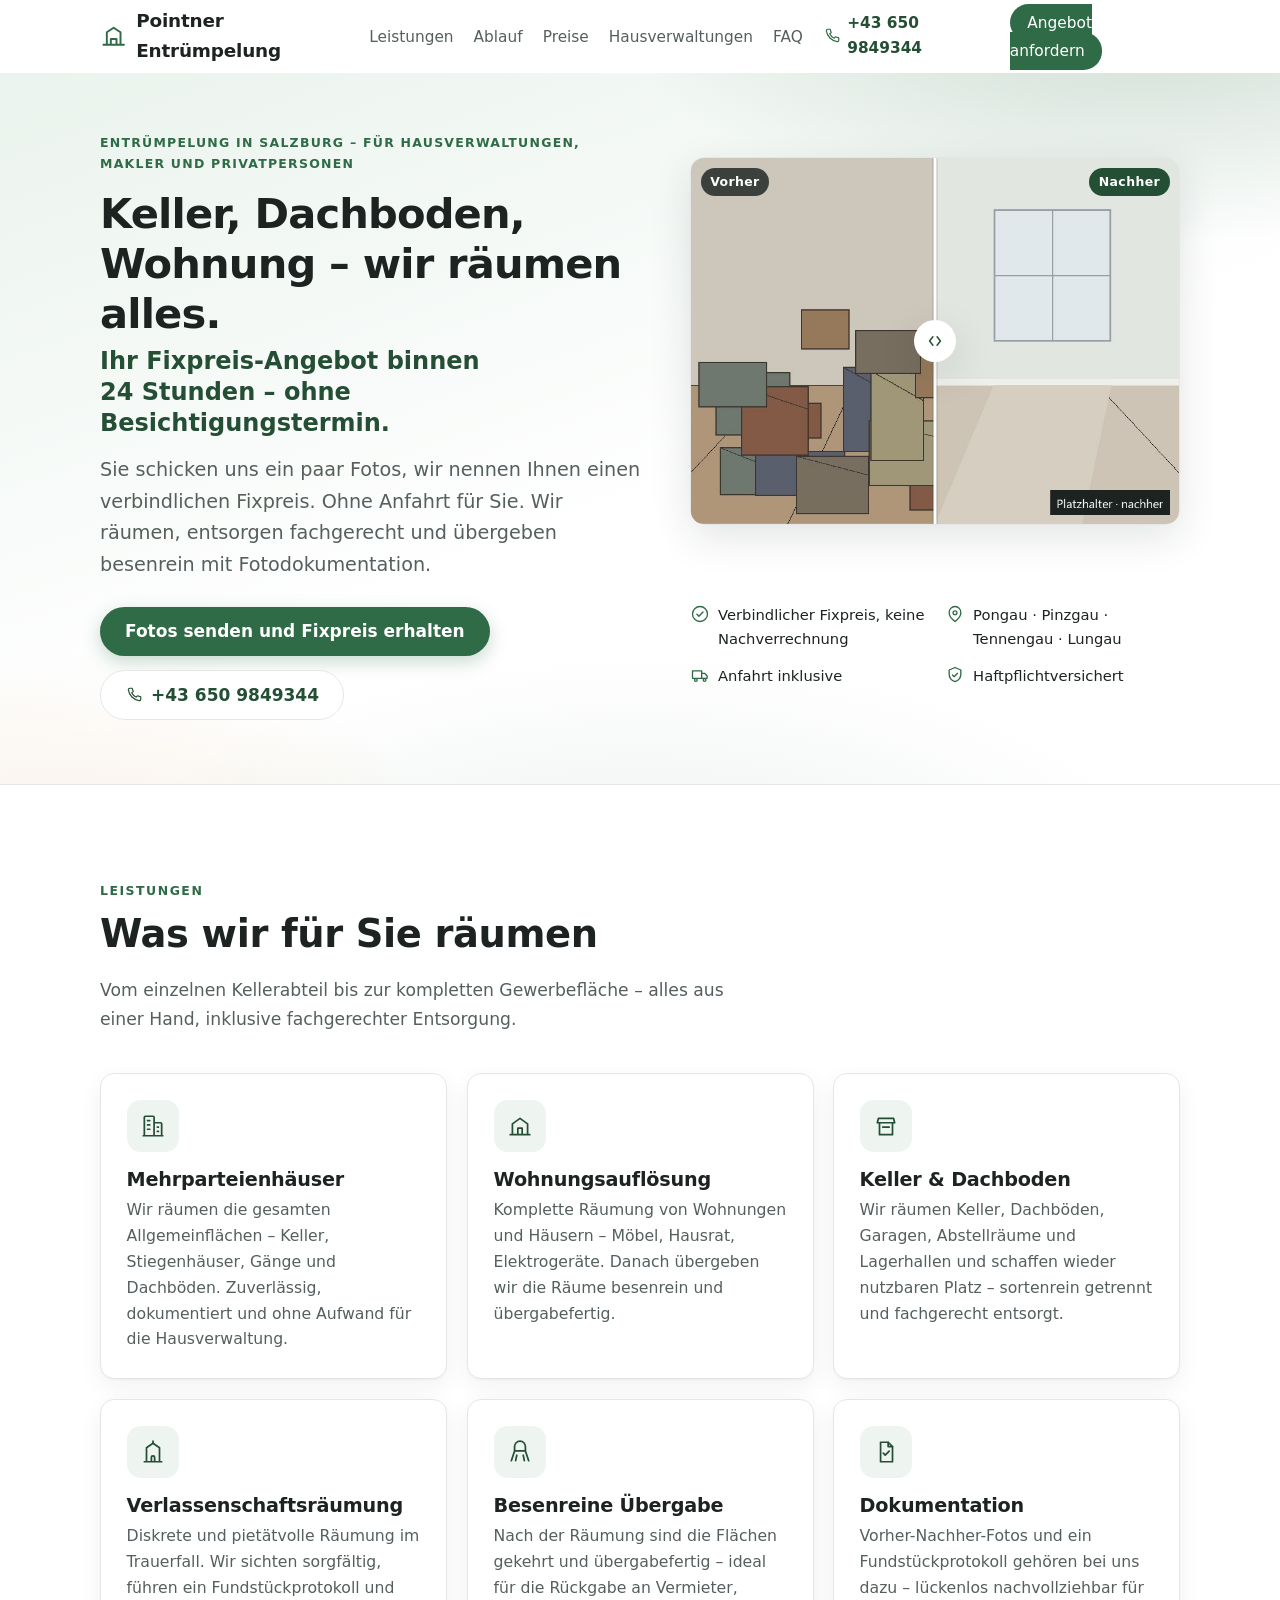
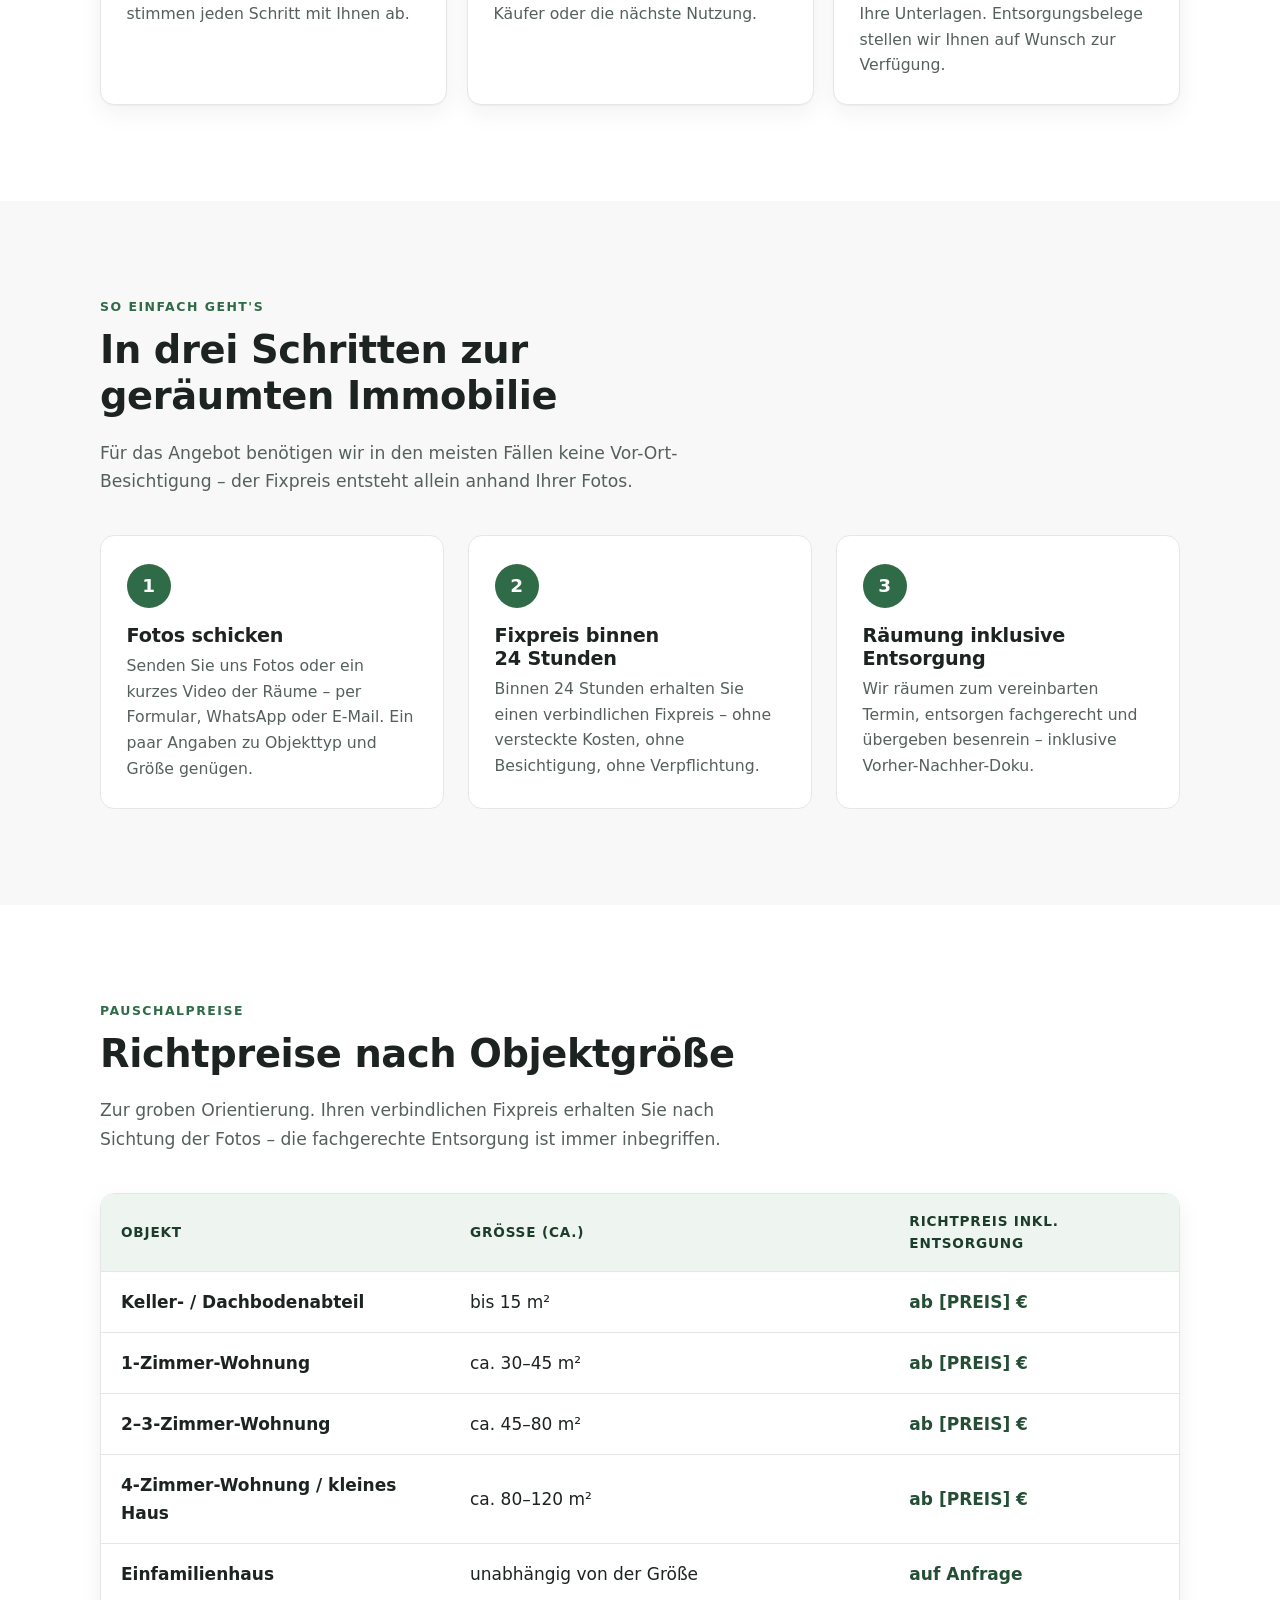
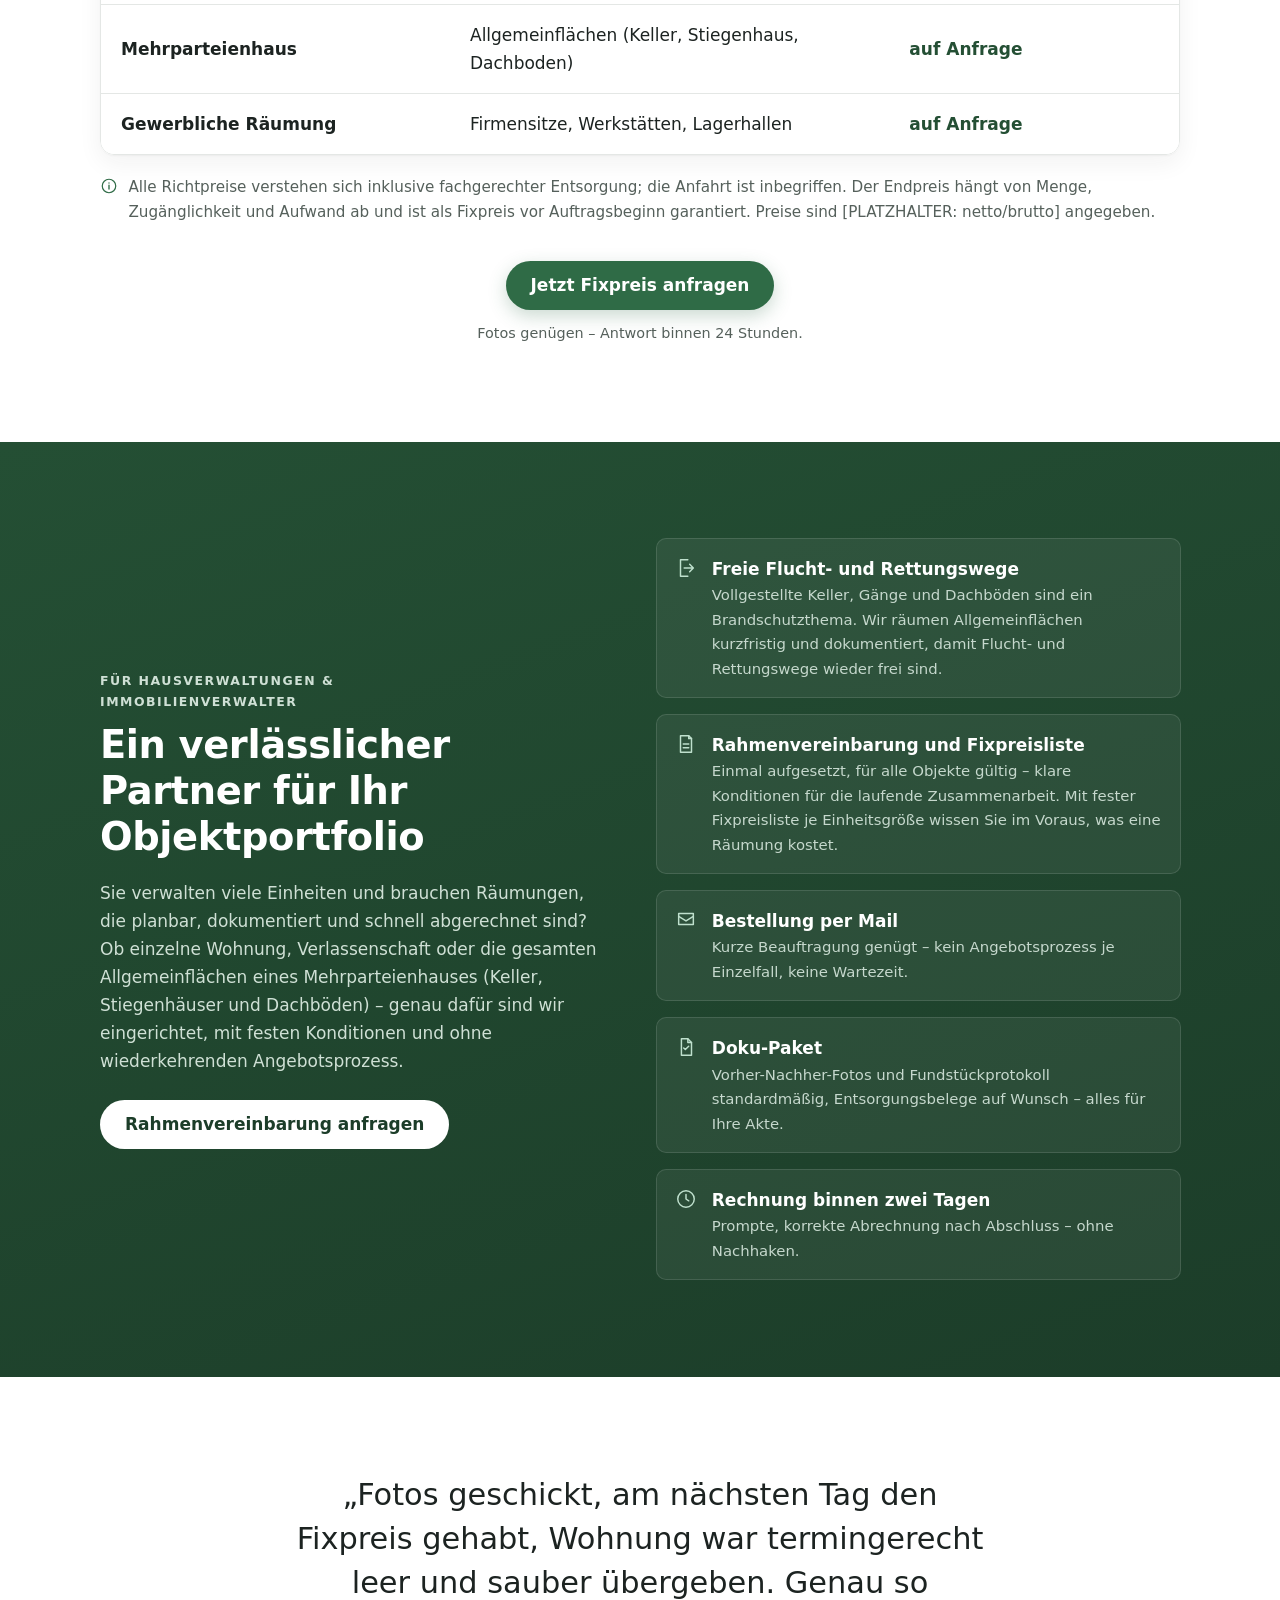
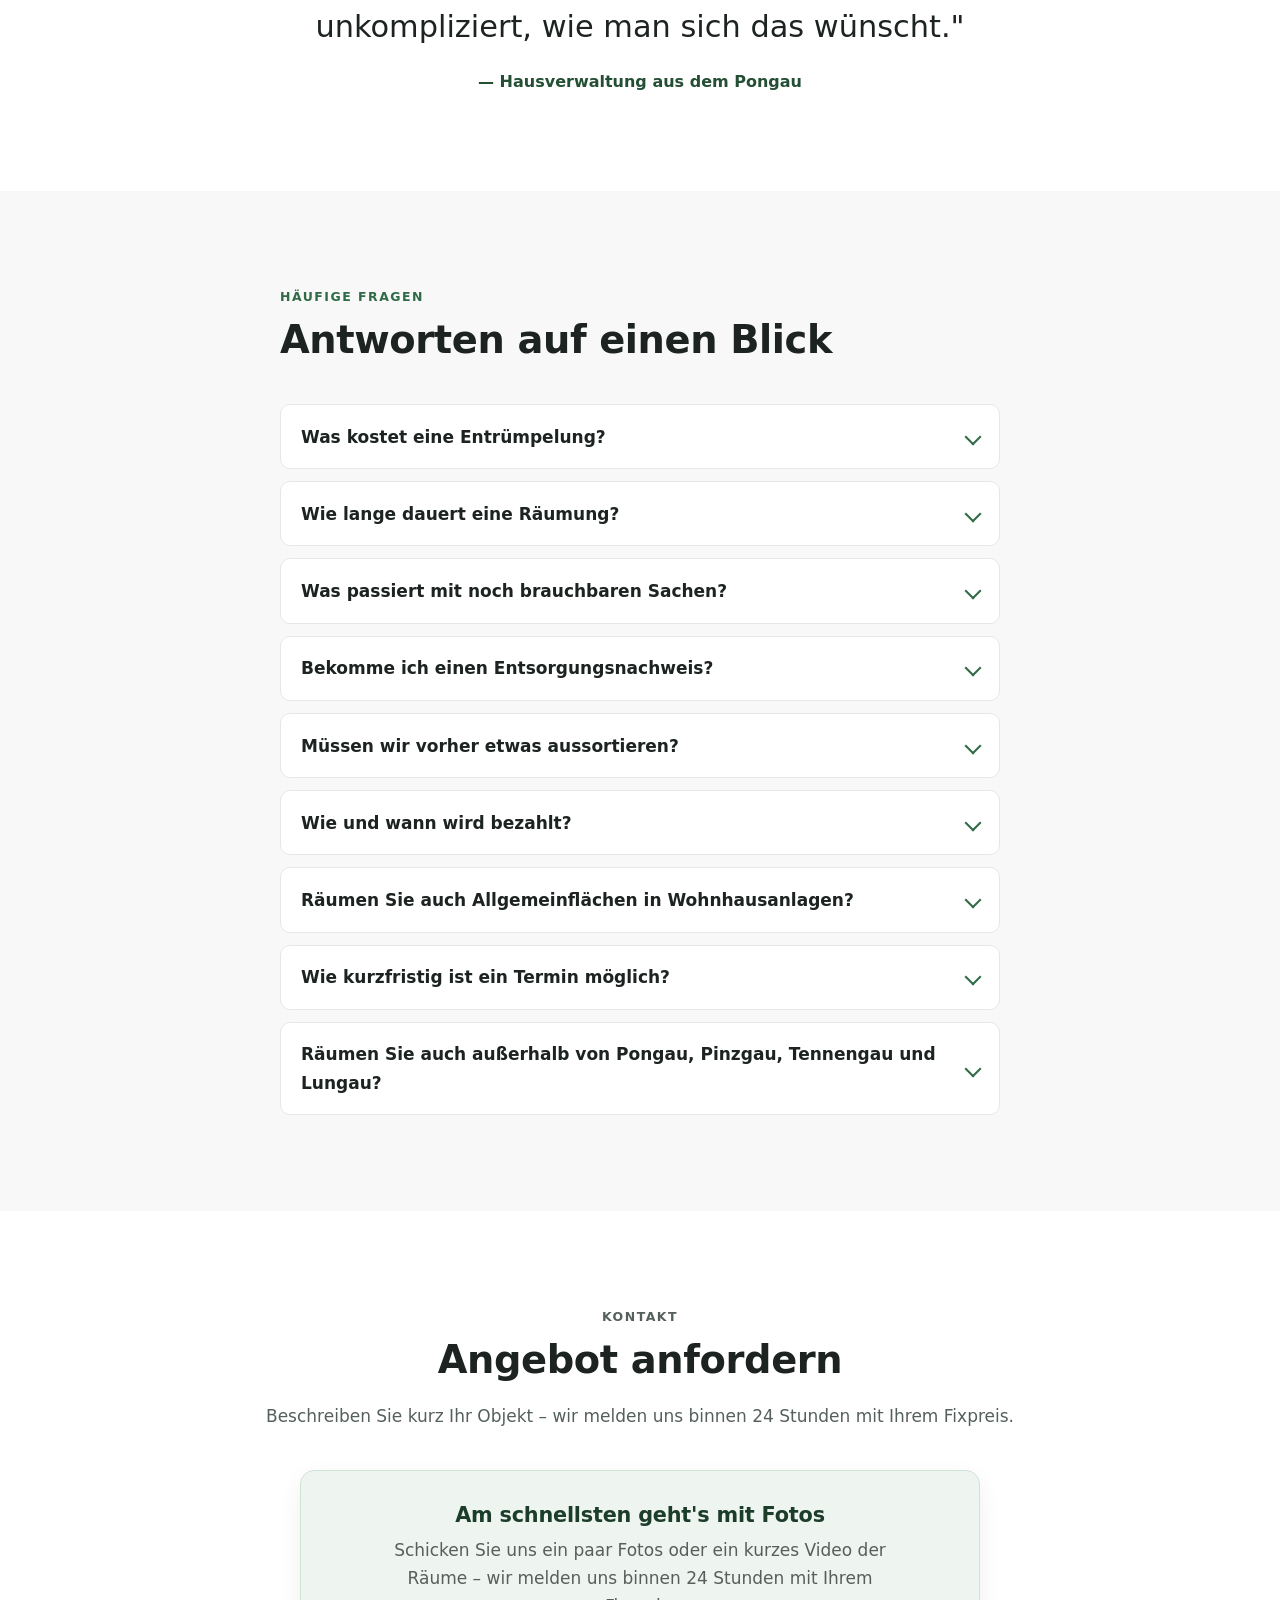
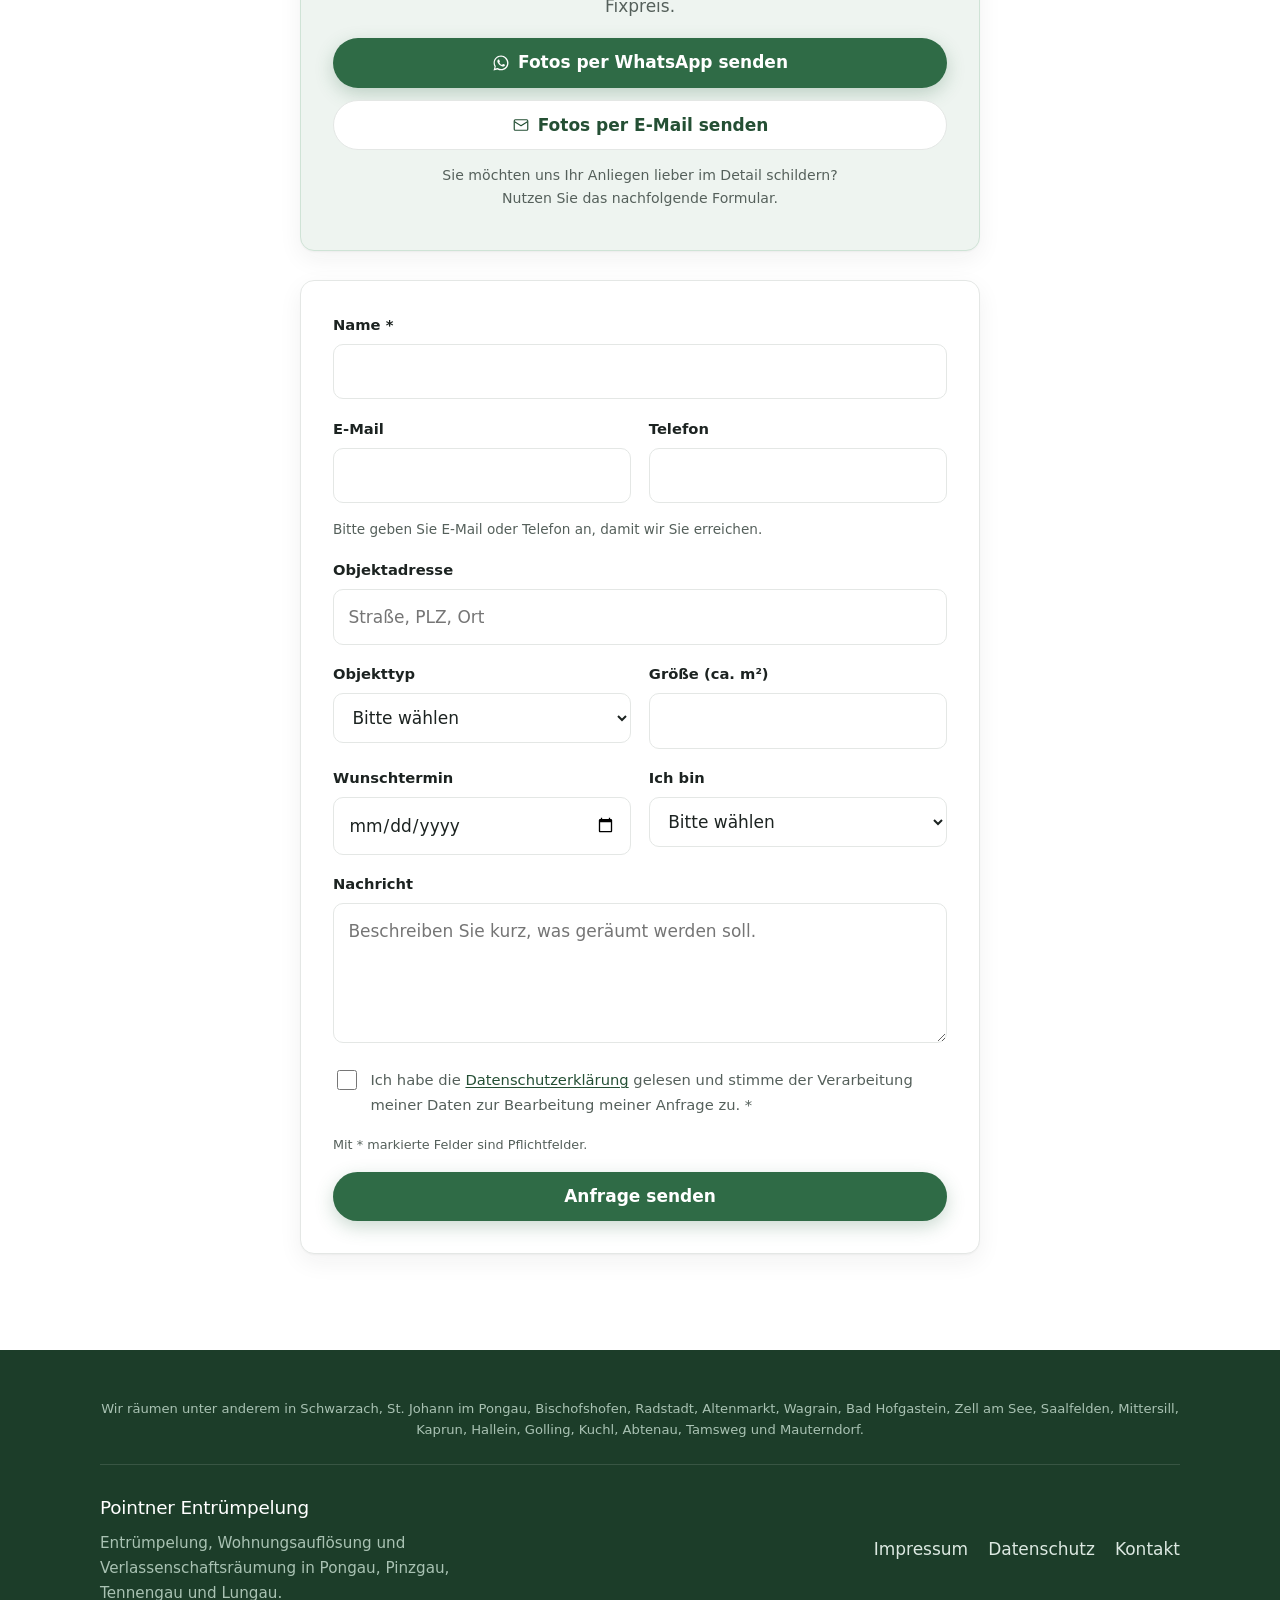
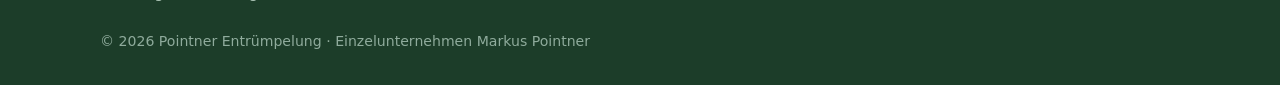
==== commit 4284dc08: "Hero: Reihenfolge Region und Haftpflicht in Vertrauensliste getauscht Co-Authored-By: Claude Opus 4." ====
--- a/index.html
+++ b/index.html
@@ -177,16 +177,16 @@
             Verbindlicher Fixpreis, keine Nachverrechnung
           </li>
           <li>
+            <svg width="20" height="20" viewBox="0 0 24 24" fill="none" aria-hidden="true"><path d="M12 21s-7-5.2-7-10.5A7 7 0 0 1 12 3a7 7 0 0 1 7 7.5C19 15.8 12 21 12 21Z" stroke="currentColor" stroke-width="1.6" stroke-linejoin="round"/><circle cx="12" cy="10.5" r="2.3" stroke="currentColor" stroke-width="1.6"/></svg>
+            Pongau · Pinzgau · Tennengau · Lungau
+          </li>
+          <li>
+            <svg width="20" height="20" viewBox="0 0 24 24" fill="none" aria-hidden="true"><path d="M3 7h11v9H3zM14 10h3.5l3 3v3H14z" stroke="currentColor" stroke-width="1.6" stroke-linejoin="round"/><circle cx="7" cy="18" r="1.6" stroke="currentColor" stroke-width="1.6"/><circle cx="17.5" cy="18" r="1.6" stroke="currentColor" stroke-width="1.6"/></svg>
+            Anfahrt inklusive
+          </li>
+          <li>
             <svg width="20" height="20" viewBox="0 0 24 24" fill="none" aria-hidden="true"><path d="M12 3l7 3v5c0 4.5-3 7.5-7 9-4-1.5-7-4.5-7-9V6l7-3Z" stroke="currentColor" stroke-width="1.6" stroke-linejoin="round"/><path d="M9 12l2 2 4-4" stroke="currentColor" stroke-width="1.6" stroke-linecap="round" stroke-linejoin="round"/></svg>
             Haftpflichtversichert
-          </li>
-          <li>
-            <svg width="20" height="20" viewBox="0 0 24 24" fill="none" aria-hidden="true"><path d="M3 7h11v9H3zM14 10h3.5l3 3v3H14z" stroke="currentColor" stroke-width="1.6" stroke-linejoin="round"/><circle cx="7" cy="18" r="1.6" stroke="currentColor" stroke-width="1.6"/><circle cx="17.5" cy="18" r="1.6" stroke="currentColor" stroke-width="1.6"/></svg>
-            Anfahrt inklusive
-          </li>
-          <li>
-            <svg width="20" height="20" viewBox="0 0 24 24" fill="none" aria-hidden="true"><path d="M12 21s-7-5.2-7-10.5A7 7 0 0 1 12 3a7 7 0 0 1 7 7.5C19 15.8 12 21 12 21Z" stroke="currentColor" stroke-width="1.6" stroke-linejoin="round"/><circle cx="12" cy="10.5" r="2.3" stroke="currentColor" stroke-width="1.6"/></svg>
-            Pongau · Pinzgau · Tennengau · Lungau
           </li>
           </ul>
         </div>
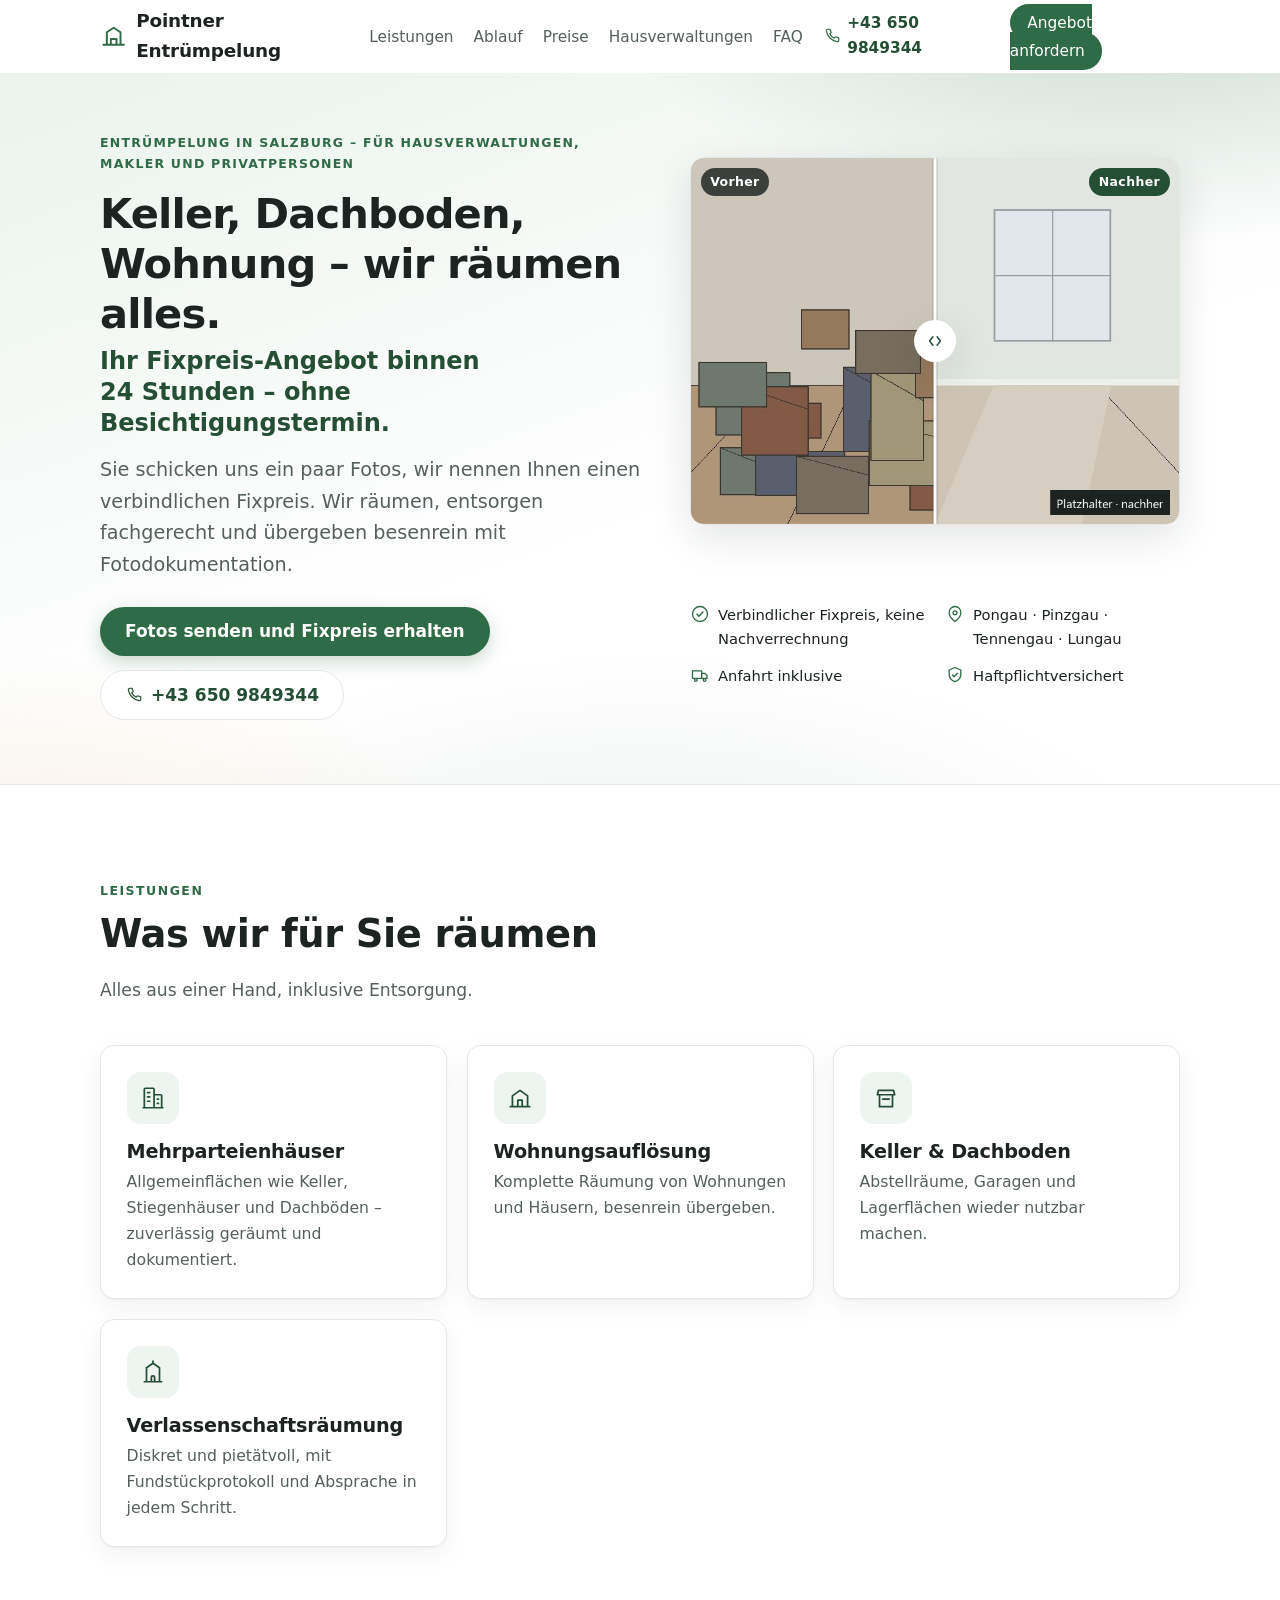
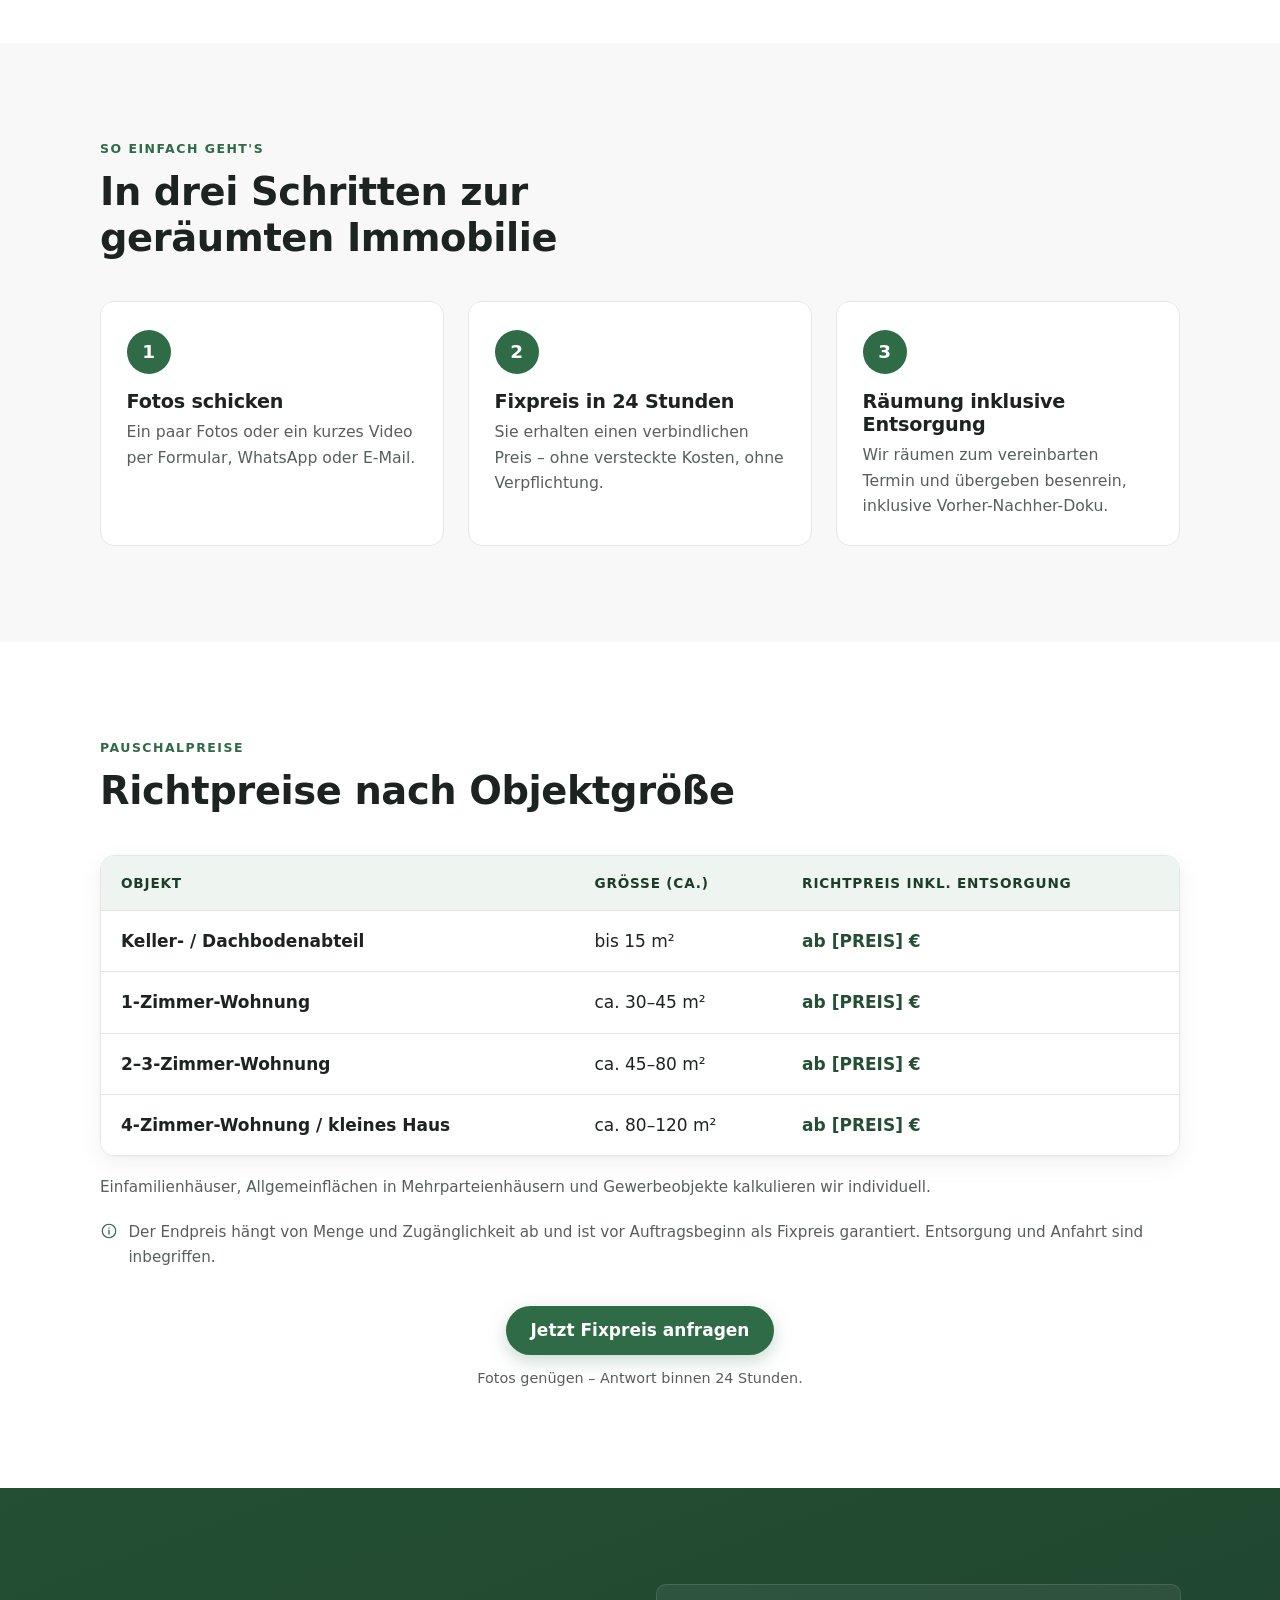
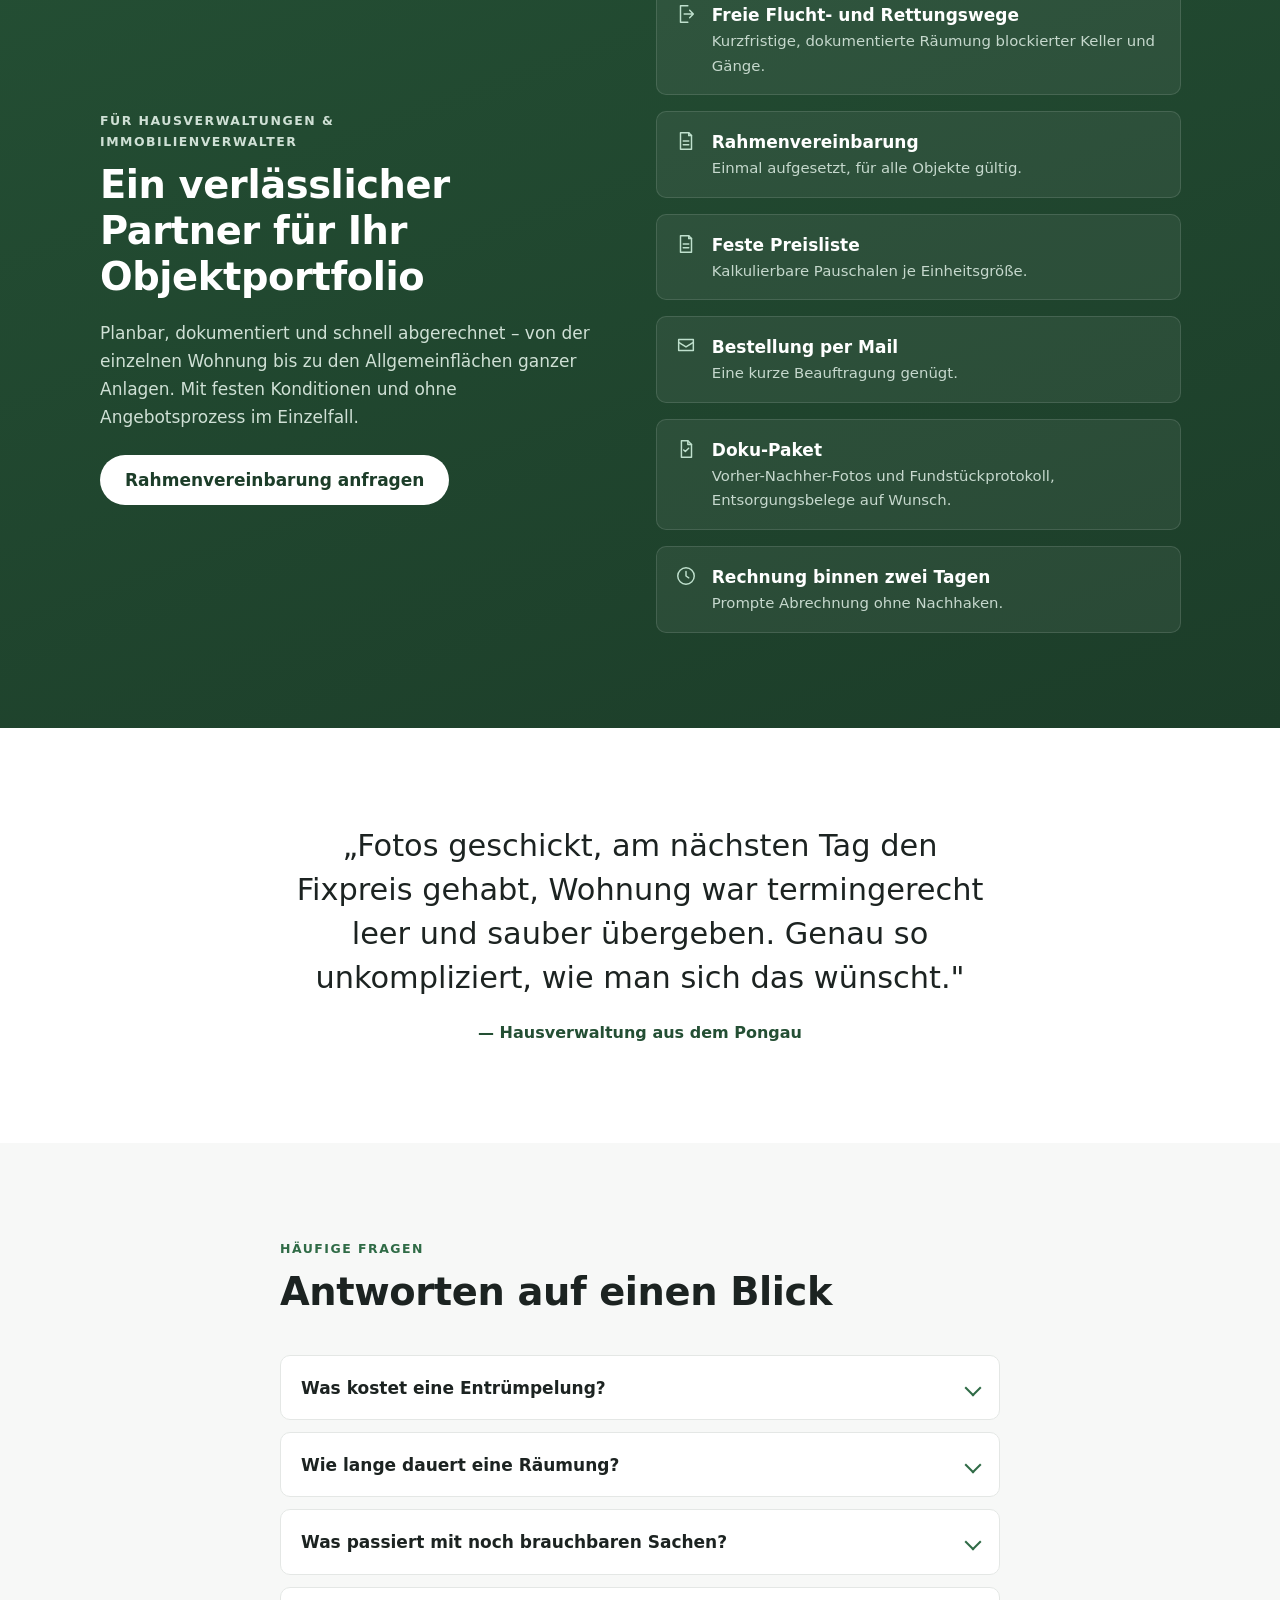
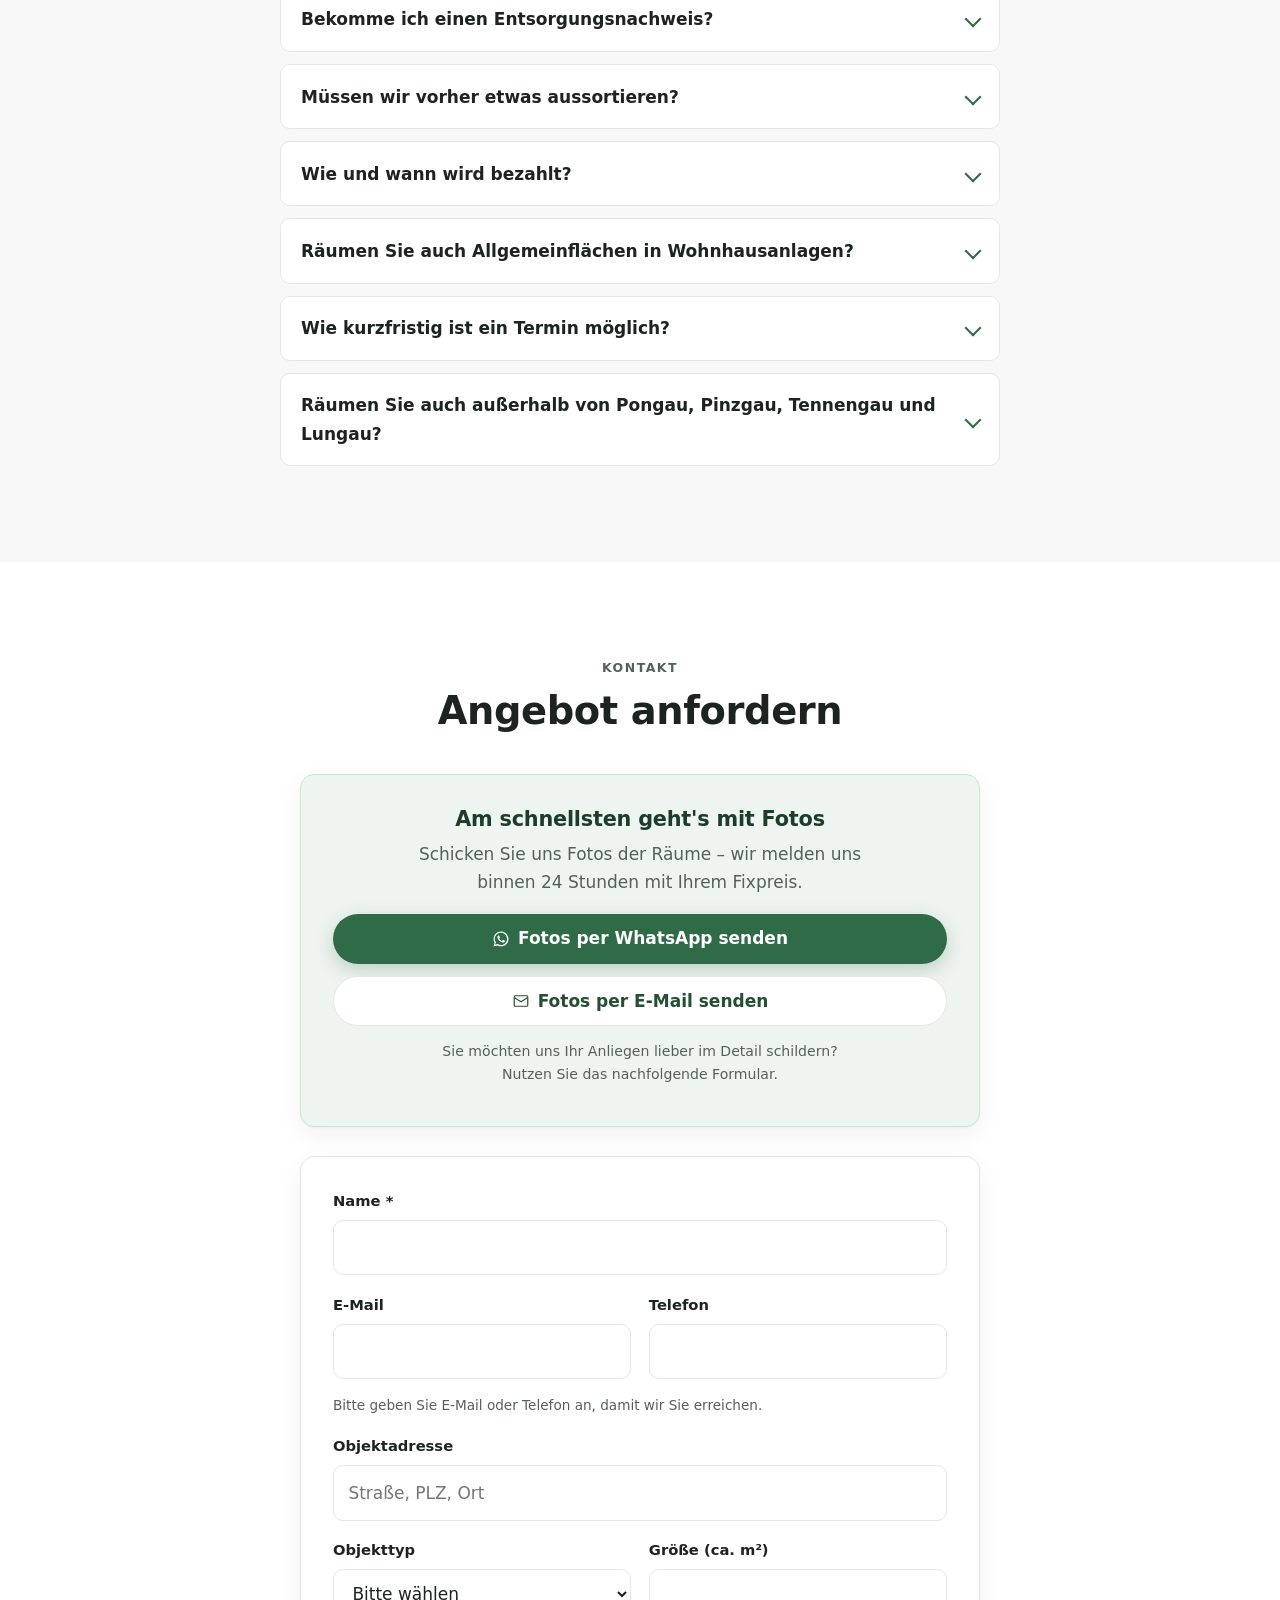
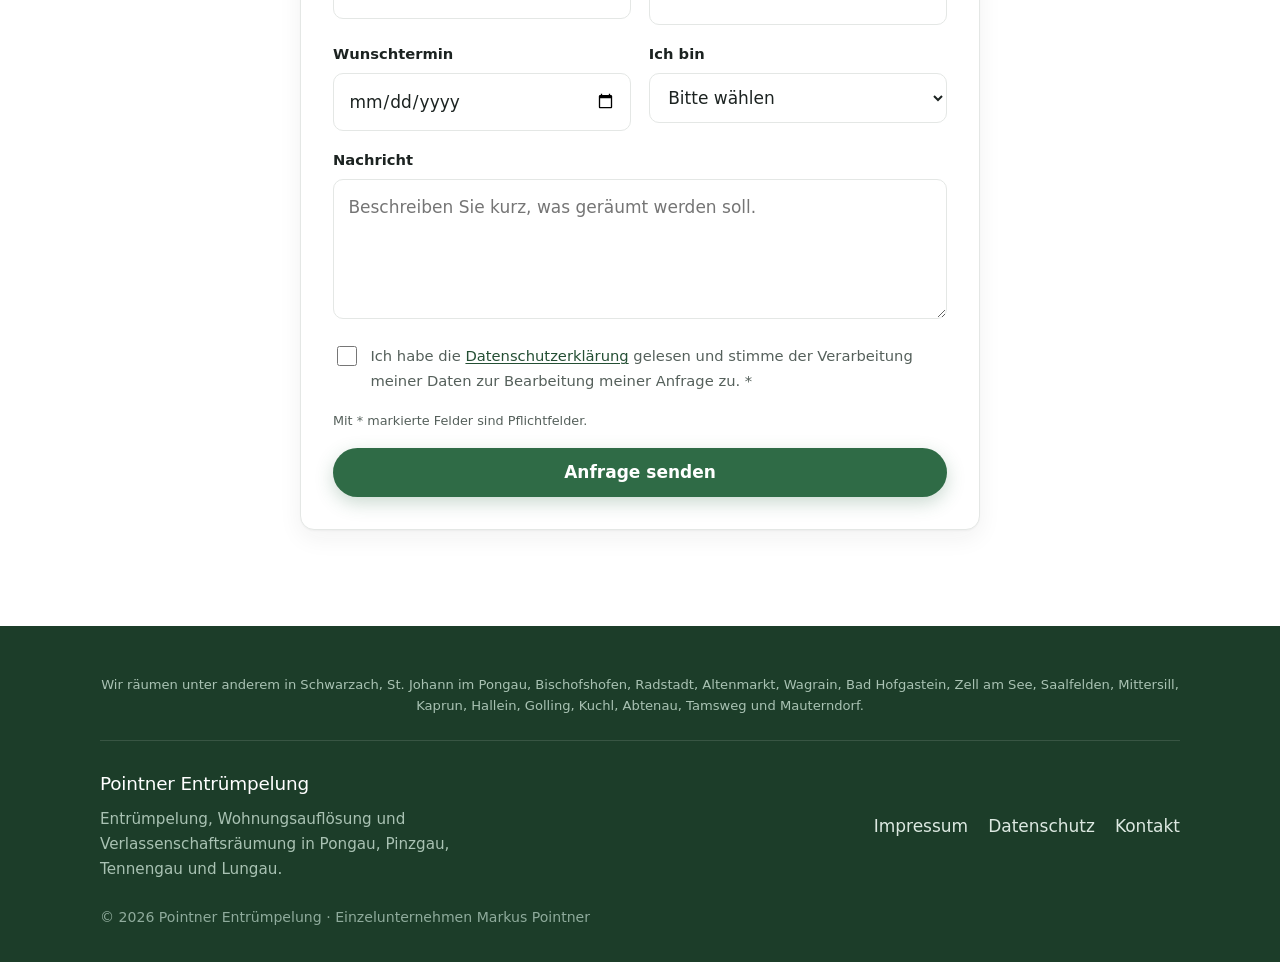
==== commit 4aeb0930: "Inhalte kürzen, Wiederholungen entfernen, mobile Kontaktleiste - Hero, Leistungen, Ablauf, Preise, H" ====
--- a/index.html
+++ b/index.html
@@ -137,7 +137,7 @@
             <p class="hero-eyebrow reveal">Entrümpelung in Salzburg – für Hausverwaltungen, Makler und Privatpersonen</p>
             <h1 id="hero-title" class="reveal">Keller, Dachboden, Wohnung – wir räumen alles.</h1>
             <p class="hero-sub reveal">Ihr Fixpreis-Angebot binnen 24&nbsp;Stunden – ohne Besichtigungstermin.</p>
-            <p class="hero-lead reveal">Sie schicken uns ein paar Fotos, wir nennen Ihnen einen verbindlichen Fixpreis. Ohne Anfahrt für Sie. Wir räumen, entsorgen fachgerecht und übergeben besenrein mit Fotodokumentation.</p>
+            <p class="hero-lead reveal">Sie schicken uns ein paar Fotos, wir nennen Ihnen einen verbindlichen Fixpreis. Wir räumen, entsorgen fachgerecht und übergeben besenrein mit Fotodokumentation.</p>
 
             <div class="hero-actions reveal">
               <a class="btn btn-primary" href="#fotos">Fotos senden und Fixpreis erhalten</a>
@@ -199,7 +199,7 @@
         <header class="section-head reveal">
           <p class="section-eyebrow">Leistungen</p>
           <h2 id="leistungen-title">Was wir für Sie räumen</h2>
-          <p class="section-sub">Vom einzelnen Kellerabteil bis zur kompletten Gewerbefläche – alles aus einer Hand, inklusive fachgerechter Entsorgung.</p>
+          <p class="section-sub">Alles aus einer Hand, inklusive Entsorgung.</p>
         </header>
 
         <ul class="cards" role="list">
@@ -208,7 +208,7 @@
               <svg width="26" height="26" viewBox="0 0 24 24" fill="none"><path d="M4 21V4a1 1 0 0 1 1-1h7a1 1 0 0 1 1 1v17M13 21V9h6a1 1 0 0 1 1 1v11M3 21h18M7 7h2M7 11h2M7 15h2M16 13h1M16 17h1" stroke="currentColor" stroke-width="1.6" stroke-linecap="round" stroke-linejoin="round"/></svg>
             </span>
             <h3>Mehrparteienhäuser</h3>
-            <p>Wir räumen die gesamten Allgemeinflächen – Keller, Stiegenhäuser, Gänge und Dachböden. Zuverlässig, dokumentiert und ohne Aufwand für die Hausverwaltung.</p>
+            <p>Allgemeinflächen wie Keller, Stiegenhäuser und Dachböden – zuverlässig geräumt und dokumentiert.</p>
           </li>
 
           <li class="card reveal">
@@ -216,7 +216,7 @@
               <svg width="26" height="26" viewBox="0 0 24 24" fill="none"><path d="M3 20h18M5 20V10l7-5 7 5v10M10 20v-6h4v6" stroke="currentColor" stroke-width="1.6" stroke-linecap="round" stroke-linejoin="round"/></svg>
             </span>
             <h3>Wohnungsauflösung</h3>
-            <p>Komplette Räumung von Wohnungen und Häusern – Möbel, Hausrat, Elektrogeräte. Danach übergeben wir die Räume besenrein und übergabefertig.</p>
+            <p>Komplette Räumung von Wohnungen und Häusern, besenrein übergeben.</p>
           </li>
 
           <li class="card reveal">
@@ -224,7 +224,7 @@
               <svg width="26" height="26" viewBox="0 0 24 24" fill="none"><path d="M4 9h16M4 9l1-4h14l1 4M6 9v11h12V9M9 13h6" stroke="currentColor" stroke-width="1.6" stroke-linecap="round" stroke-linejoin="round"/></svg>
             </span>
             <h3>Keller &amp; Dachboden</h3>
-            <p>Wir räumen Keller, Dachböden, Garagen, Abstellräume und Lagerhallen und schaffen wieder nutzbaren Platz – sortenrein getrennt und fachgerecht entsorgt.</p>
+            <p>Abstellräume, Garagen und Lagerflächen wieder nutzbar machen.</p>
           </li>
 
           <li class="card reveal">
@@ -232,23 +232,7 @@
               <svg width="26" height="26" viewBox="0 0 24 24" fill="none"><path d="M6 21V8l6-4 6 4v13" stroke="currentColor" stroke-width="1.6" stroke-linejoin="round"/><path d="M12 4v-2M4 21h16M10.5 21v-4a1.5 1.5 0 0 1 3 0v4" stroke="currentColor" stroke-width="1.6" stroke-linecap="round" stroke-linejoin="round"/></svg>
             </span>
             <h3>Verlassenschaftsräumung</h3>
-            <p>Diskrete und pietätvolle Räumung im Trauerfall. Wir sichten sorgfältig, führen ein Fundstückprotokoll und stimmen jeden Schritt mit Ihnen ab.</p>
-          </li>
-
-          <li class="card reveal">
-            <span class="card-icon" aria-hidden="true">
-              <svg width="26" height="26" viewBox="0 0 24 24" fill="none"><path d="M4 20l3-9h10l3 9M7 11V7a5 5 0 0 1 10 0v4M9 15l-1 5M15 15l1 5" stroke="currentColor" stroke-width="1.6" stroke-linecap="round" stroke-linejoin="round"/></svg>
-            </span>
-            <h3>Besenreine Übergabe</h3>
-            <p>Nach der Räumung sind die Flächen gekehrt und übergabefertig – ideal für die Rückgabe an Vermieter, Käufer oder die nächste Nutzung.</p>
-          </li>
-
-          <li class="card reveal">
-            <span class="card-icon" aria-hidden="true">
-              <svg width="26" height="26" viewBox="0 0 24 24" fill="none"><path d="M7 3h7l4 4v14H7z" stroke="currentColor" stroke-width="1.6" stroke-linejoin="round"/><path d="M14 3v4h4M9.5 13l1.8 1.8 3.6-3.6" stroke="currentColor" stroke-width="1.6" stroke-linecap="round" stroke-linejoin="round"/></svg>
-            </span>
-            <h3>Dokumentation</h3>
-            <p>Vorher-Nachher-Fotos und ein Fundstückprotokoll gehören bei uns dazu – lückenlos nachvollziehbar für Ihre Unterlagen. Entsorgungsbelege stellen wir Ihnen auf Wunsch zur Verfügung.</p>
+            <p>Diskret und pietätvoll, mit Fundstückprotokoll und Absprache in jedem Schritt.</p>
           </li>
         </ul>
       </div>
@@ -260,24 +244,23 @@
         <header class="section-head reveal">
           <p class="section-eyebrow">So einfach geht's</p>
           <h2 id="ablauf-title">In drei Schritten zur geräumten Immobilie</h2>
-          <p class="section-sub">Für das Angebot benötigen wir in den meisten Fällen keine Vor-Ort-Besichtigung – der Fixpreis entsteht allein anhand Ihrer Fotos.</p>
         </header>
 
         <ol class="steps" role="list">
           <li class="step reveal">
             <span class="step-num" aria-hidden="true">1</span>
             <h3>Fotos schicken</h3>
-            <p>Senden Sie uns Fotos oder ein kurzes Video der Räume – per Formular, WhatsApp oder E-Mail. Ein paar Angaben zu Objekttyp und Größe genügen.</p>
+            <p>Ein paar Fotos oder ein kurzes Video per Formular, WhatsApp oder E-Mail.</p>
           </li>
           <li class="step reveal">
             <span class="step-num" aria-hidden="true">2</span>
-            <h3>Fixpreis binnen 24&nbsp;Stunden</h3>
-            <p>Binnen 24 Stunden erhalten Sie einen verbindlichen Fixpreis – ohne versteckte Kosten, ohne Besichtigung, ohne Verpflichtung.</p>
+            <h3>Fixpreis in 24&nbsp;Stunden</h3>
+            <p>Sie erhalten einen verbindlichen Preis – ohne versteckte Kosten, ohne Verpflichtung.</p>
           </li>
           <li class="step reveal">
             <span class="step-num" aria-hidden="true">3</span>
             <h3>Räumung inklusive Entsorgung</h3>
-            <p>Wir räumen zum vereinbarten Termin, entsorgen fachgerecht und übergeben besenrein – inklusive Vorher-Nachher-Doku.</p>
+            <p>Wir räumen zum vereinbarten Termin und übergeben besenrein, inklusive Vorher-Nachher-Doku.</p>
           </li>
         </ol>
       </div>
@@ -289,7 +272,6 @@
         <header class="section-head reveal">
           <p class="section-eyebrow">Pauschalpreise</p>
           <h2 id="preise-title">Richtpreise nach Objektgröße</h2>
-          <p class="section-sub">Zur groben Orientierung. Ihren verbindlichen Fixpreis erhalten Sie nach Sichtung der Fotos – die fachgerechte Entsorgung ist immer inbegriffen.</p>
         </header>
 
         <div class="table-wrap reveal">
@@ -323,28 +305,15 @@
                 <td>ca. 80–120 m²</td>
                 <td>ab [PREIS] €</td>
               </tr>
-              <tr>
-                <th scope="row">Einfamilienhaus</th>
-                <td>unabhängig von der Größe</td>
-                <td>auf Anfrage</td>
-              </tr>
-              <tr>
-                <th scope="row">Mehrparteienhaus</th>
-                <td>Allgemeinflächen (Keller, Stiegenhaus, Dachboden)</td>
-                <td>auf Anfrage</td>
-              </tr>
-              <tr>
-                <th scope="row">Gewerbliche Räumung</th>
-                <td>Firmensitze, Werkstätten, Lagerhallen</td>
-                <td>auf Anfrage</td>
-              </tr>
             </tbody>
           </table>
         </div>
 
+        <p class="price-individual reveal">Einfamilienhäuser, Allgemeinflächen in Mehrparteienhäusern und Gewerbeobjekte kalkulieren wir individuell.</p>
+
         <p class="price-note reveal">
           <svg width="18" height="18" viewBox="0 0 24 24" fill="none" aria-hidden="true"><circle cx="12" cy="12" r="9" stroke="currentColor" stroke-width="1.6"/><path d="M12 11v5M12 8h.01" stroke="currentColor" stroke-width="1.8" stroke-linecap="round"/></svg>
-          Alle Richtpreise verstehen sich inklusive fachgerechter Entsorgung; die Anfahrt ist inbegriffen. Der Endpreis hängt von Menge, Zugänglichkeit und Aufwand ab und ist als Fixpreis vor Auftragsbeginn garantiert. Preise sind [PLATZHALTER: netto/brutto] angegeben.
+          Der Endpreis hängt von Menge und Zugänglichkeit ab und ist vor Auftragsbeginn als Fixpreis garantiert. Entsorgung und Anfahrt sind inbegriffen.
         </p>
 
         <div class="price-cta reveal">
@@ -360,30 +329,34 @@
         <div class="hv-intro reveal">
           <p class="section-eyebrow section-eyebrow-light">Für Hausverwaltungen &amp; Immobilienverwalter</p>
           <h2 id="hv-title">Ein verlässlicher Partner für Ihr Objektportfolio</h2>
-          <p>Sie verwalten viele Einheiten und brauchen Räumungen, die planbar, dokumentiert und schnell abgerechnet sind? Ob einzelne Wohnung, Verlassenschaft oder die gesamten Allgemeinflächen eines Mehrparteienhauses (Keller, Stiegenhäuser und Dachböden) – genau dafür sind wir eingerichtet, mit festen Konditionen und ohne wiederkehrenden Angebotsprozess.</p>
+          <p>Planbar, dokumentiert und schnell abgerechnet – von der einzelnen Wohnung bis zu den Allgemeinflächen ganzer Anlagen. Mit festen Konditionen und ohne Angebotsprozess im Einzelfall.</p>
           <a class="btn btn-on-accent" href="#kontakt">Rahmenvereinbarung anfragen</a>
         </div>
 
         <ul class="hv-list reveal" role="list">
           <li>
             <svg width="22" height="22" viewBox="0 0 24 24" fill="none" aria-hidden="true"><path d="M14 3H6v18h8" stroke="currentColor" stroke-width="1.6" stroke-linecap="round" stroke-linejoin="round"/><path d="M10 12h9M16 8l4 4-4 4" stroke="currentColor" stroke-width="1.6" stroke-linecap="round" stroke-linejoin="round"/></svg>
-            <div><strong>Freie Flucht- und Rettungswege</strong><span>Vollgestellte Keller, Gänge und Dachböden sind ein Brandschutzthema. Wir räumen Allgemeinflächen kurzfristig und dokumentiert, damit Flucht- und Rettungswege wieder frei sind.</span></div>
+            <div><strong>Freie Flucht- und Rettungswege</strong><span>Kurzfristige, dokumentierte Räumung blockierter Keller und Gänge.</span></div>
           </li>
           <li>
             <svg width="22" height="22" viewBox="0 0 24 24" fill="none" aria-hidden="true"><path d="M6 3h9l3 3v15H6z" stroke="currentColor" stroke-width="1.6" stroke-linejoin="round"/><path d="M15 3v3h3M9 12h6M9 16h6" stroke="currentColor" stroke-width="1.6" stroke-linecap="round"/></svg>
-            <div><strong>Rahmenvereinbarung und Fixpreisliste</strong><span>Einmal aufgesetzt, für alle Objekte gültig – klare Konditionen für die laufende Zusammenarbeit. Mit fester Fixpreisliste je Einheitsgröße wissen Sie im Voraus, was eine Räumung kostet.</span></div>
+            <div><strong>Rahmenvereinbarung</strong><span>Einmal aufgesetzt, für alle Objekte gültig.</span></div>
+          </li>
+          <li>
+            <svg width="22" height="22" viewBox="0 0 24 24" fill="none" aria-hidden="true"><path d="M6 3h9l3 3v15H6z" stroke="currentColor" stroke-width="1.6" stroke-linejoin="round"/><path d="M15 3v3h3M9 12h6M9 16h6" stroke="currentColor" stroke-width="1.6" stroke-linecap="round"/></svg>
+            <div><strong>Feste Preisliste</strong><span>Kalkulierbare Pauschalen je Einheitsgröße.</span></div>
           </li>
           <li>
             <svg width="22" height="22" viewBox="0 0 24 24" fill="none" aria-hidden="true"><path d="M4 5h16v12H4z" stroke="currentColor" stroke-width="1.6" stroke-linejoin="round"/><path d="M4 8l8 5 8-5" stroke="currentColor" stroke-width="1.6" stroke-linecap="round" stroke-linejoin="round"/></svg>
-            <div><strong>Bestellung per Mail</strong><span>Kurze Beauftragung genügt – kein Angebotsprozess je Einzelfall, keine Wartezeit.</span></div>
+            <div><strong>Bestellung per Mail</strong><span>Eine kurze Beauftragung genügt.</span></div>
           </li>
           <li>
             <svg width="22" height="22" viewBox="0 0 24 24" fill="none" aria-hidden="true"><path d="M7 3h7l4 4v14H7z" stroke="currentColor" stroke-width="1.6" stroke-linejoin="round"/><path d="M14 3v4h4M9.5 13l1.8 1.8 3.6-3.6" stroke="currentColor" stroke-width="1.6" stroke-linecap="round" stroke-linejoin="round"/></svg>
-            <div><strong>Doku-Paket</strong><span>Vorher-Nachher-Fotos und Fundstückprotokoll standardmäßig, Entsorgungsbelege auf Wunsch – alles für Ihre Akte.</span></div>
+            <div><strong>Doku-Paket</strong><span>Vorher-Nachher-Fotos und Fundstückprotokoll, Entsorgungsbelege auf Wunsch.</span></div>
           </li>
           <li>
             <svg width="22" height="22" viewBox="0 0 24 24" fill="none" aria-hidden="true"><circle cx="12" cy="12" r="9" stroke="currentColor" stroke-width="1.6"/><path d="M12 7v5l3 2" stroke="currentColor" stroke-width="1.6" stroke-linecap="round" stroke-linejoin="round"/></svg>
-            <div><strong>Rechnung binnen zwei Tagen</strong><span>Prompte, korrekte Abrechnung nach Abschluss – ohne Nachhaken.</span></div>
+            <div><strong>Rechnung binnen zwei Tagen</strong><span>Prompte Abrechnung ohne Nachhaken.</span></div>
           </li>
         </ul>
       </div>
@@ -412,19 +385,19 @@
           <details name="faq">
             <summary>Was kostet eine Entrümpelung?</summary>
             <div class="faq-body">
-              <p>Der Preis hängt von Menge, Objektgröße, Zugänglichkeit und Entsorgungsaufwand ab. Unsere Richtpreise finden Sie in der Preistabelle. Nach Sichtung Ihrer Fotos nennen wir Ihnen binnen 24 Stunden einen verbindlichen Fixpreis – inklusive Entsorgung, ohne versteckte Kosten.</p>
+              <p>Der Preis hängt von Menge, Objektgröße und Zugänglichkeit ab; Richtwerte finden Sie in der Preistabelle. Nach Sichtung Ihrer Fotos nennen wir binnen 24 Stunden einen verbindlichen Fixpreis inklusive Entsorgung, ohne versteckte Kosten.</p>
             </div>
           </details>
           <details name="faq">
             <summary>Wie lange dauert eine Räumung?</summary>
             <div class="faq-body">
-              <p>Für Kellerabteile und Wohnungen planen wir meist einen halben bis ganzen Tag. Größere Häuser dauern in der Regel ein bis zwei Tage, gewerbliche Objekte je nach Aufwand entsprechend länger – wir bleiben dran, bis alles erledigt ist. Den konkreten Zeitrahmen teilen wir Ihnen gemeinsam mit dem Fixpreis mit.</p>
+              <p>Kellerabteile und Wohnungen dauern meist einen halben bis ganzen Tag, größere Häuser ein bis zwei Tage, Gewerbeobjekte je nach Aufwand länger. Den konkreten Zeitrahmen nennen wir gemeinsam mit dem Fixpreis.</p>
             </div>
           </details>
           <details name="faq">
             <summary>Was passiert mit noch brauchbaren Sachen?</summary>
             <div class="faq-body">
-              <p>Gut erhaltene Gegenstände führen wir – wo möglich – der Wiederverwendung zu, etwa über soziale Einrichtungen oder den Gebrauchtmarkt. Wertgegenstände und persönliche Dokumente werden im Fundstückprotokoll erfasst und Ihnen übergeben. Nichts wird ohne Absprache verwertet.</p>
+              <p>Gut Erhaltenes führen wir wo möglich der Wiederverwendung zu; nichts wird ohne Absprache verwertet. Wertgegenstände und persönliche Dokumente erfassen wir im Fundstückprotokoll und übergeben sie Ihnen.</p>
             </div>
           </details>
           <details name="faq">
@@ -436,7 +409,7 @@
           <details name="faq">
             <summary>Müssen wir vorher etwas aussortieren?</summary>
             <div class="faq-body">
-              <p>Nein. Sie müssen nichts vorbereiten. Sagen Sie uns nur, was erhalten bleiben soll – wir sichten den Rest und erfassen Wertgegenstände und Dokumente im Fundstückprotokoll.</p>
+              <p>Nein, Sie müssen nichts vorbereiten. Sagen Sie uns nur, was erhalten bleiben soll – den Rest sichten wir und erfassen Wertgegenstände und Dokumente im Fundstückprotokoll.</p>
             </div>
           </details>
           <details name="faq">
@@ -448,19 +421,19 @@
           <details name="faq">
             <summary>Räumen Sie auch Allgemeinflächen in Wohnhausanlagen?</summary>
             <div class="faq-body">
-              <p>Ja, das ist einer unserer Schwerpunkte. Wir räumen Keller, Gänge, Stiegenhäuser und Dachböden – auch dann, wenn abgestellte Gegenstände Flucht- und Rettungswege blockieren. Auf Wunsch dokumentieren wir den Zustand vorher und nachher.</p>
+              <p>Ja, das ist einer unserer Schwerpunkte: Keller, Gänge, Stiegenhäuser und Dachböden – auch wenn abgestellte Gegenstände Flucht- und Rettungswege blockieren. Auf Wunsch dokumentieren wir den Zustand vorher und nachher.</p>
             </div>
           </details>
           <details name="faq">
             <summary>Wie kurzfristig ist ein Termin möglich?</summary>
             <div class="faq-body">
-              <p>Je nach Auslastung sind auch kurzfristige Termine innerhalb weniger Tage machbar, in dringenden Fällen (etwa bei Übergabefristen) versuchen wir es noch schneller. Fragen Sie einfach nach Ihrem Wunschtermin – wir sagen Ihnen offen, was möglich ist.</p>
+              <p>Je nach Auslastung sind Termine innerhalb weniger Tage machbar, in dringenden Fällen versuchen wir es noch schneller. Fragen Sie einfach nach Ihrem Wunschtermin.</p>
             </div>
           </details>
           <details name="faq">
             <summary>Räumen Sie auch außerhalb von Pongau, Pinzgau, Tennengau und Lungau?</summary>
             <div class="faq-body">
-              <p>Unser Kerngebiet sind diese vier Bezirke im Bundesland Salzburg. Für angrenzende Regionen fragen Sie uns bitte an – häufig lässt sich auch das einrichten.</p>
+              <p>Unser Kerngebiet sind diese vier Bezirke im Bundesland Salzburg. Für angrenzende Regionen fragen Sie uns bitte an.</p>
             </div>
           </details>
         </div>
@@ -473,12 +446,11 @@
         <div class="contact-head reveal">
           <p class="section-eyebrow">Kontakt</p>
           <h2 id="kontakt-title">Angebot anfordern</h2>
-          <p>Beschreiben Sie kurz Ihr Objekt – wir melden uns binnen 24 Stunden mit Ihrem Fixpreis.</p>
         </div>
 
         <div class="photo-cta reveal" id="fotos">
           <h3>Am schnellsten geht's mit Fotos</h3>
-          <p>Schicken Sie uns ein paar Fotos oder ein kurzes Video der Räume – wir melden uns binnen 24 Stunden mit Ihrem Fixpreis.</p>
+          <p>Schicken Sie uns Fotos der Räume – wir melden uns binnen 24 Stunden mit Ihrem Fixpreis.</p>
           <div class="photo-cta-actions">
             <a class="btn btn-primary" href="https://wa.me/436509849344">
               <svg width="20" height="20" viewBox="0 0 24 24" fill="currentColor" aria-hidden="true"><path d="M12.04 2C6.58 2 2.13 6.45 2.13 11.91c0 1.75.46 3.45 1.32 4.95L2 22l5.25-1.38c1.45.79 3.08 1.2 4.79 1.2h.01c5.46 0 9.91-4.45 9.91-9.91 0-2.65-1.03-5.14-2.9-7.01A9.82 9.82 0 0 0 12.04 2Zm0 1.8c2.16 0 4.19.84 5.72 2.37a8.03 8.03 0 0 1 2.37 5.72c0 4.46-3.63 8.09-8.1 8.09-1.53 0-3.02-.43-4.31-1.24l-.31-.18-3.11.82.83-3.03-.2-.32a8.03 8.03 0 0 1-1.25-4.29c0-4.46 3.63-8.09 8.1-8.09Zm4.68 10.29c-.25-.13-1.47-.72-1.7-.8-.23-.09-.39-.13-.56.13-.16.25-.64.8-.79.97-.14.16-.29.18-.54.06-.25-.13-1.05-.39-2-1.23-.74-.66-1.24-1.48-1.38-1.73-.14-.25-.02-.39.11-.51.11-.11.25-.29.38-.43.13-.14.17-.25.25-.42.08-.16.04-.31-.02-.43-.06-.13-.56-1.35-.77-1.85-.2-.48-.41-.42-.56-.43l-.48-.01c-.16 0-.43.06-.66.31-.23.25-.86.85-.86 2.07 0 1.22.89 2.4 1.01 2.56.13.16 1.75 2.67 4.23 3.74.59.26 1.05.41 1.41.52.59.19 1.13.16 1.56.1.48-.07 1.47-.6 1.68-1.18.21-.58.21-1.07.14-1.18-.06-.11-.22-.17-.47-.29Z"/></svg>
@@ -598,6 +570,18 @@
     </div>
   </footer>
 
+  <!-- Fixe Kontaktleiste (nur Mobil, ab Ende des Hero eingeblendet) -->
+  <div class="mobile-bar" id="mobile-bar" aria-hidden="true">
+    <a class="mobile-bar-btn" href="tel:+436509849344">
+      <svg width="20" height="20" viewBox="0 0 24 24" fill="none" aria-hidden="true"><path d="M6.5 3h3l1.5 4.5-2 1.5a12 12 0 0 0 6 6l1.5-2 4.5 1.5v3a2 2 0 0 1-2.2 2A17 17 0 0 1 4.5 5.2 2 2 0 0 1 6.5 3Z" stroke="currentColor" stroke-width="1.6" stroke-linejoin="round"/></svg>
+      Anrufen
+    </a>
+    <a class="mobile-bar-btn mobile-bar-btn--whatsapp" href="https://wa.me/436509849344">
+      <svg width="20" height="20" viewBox="0 0 24 24" fill="currentColor" aria-hidden="true"><path d="M12.04 2C6.58 2 2.13 6.45 2.13 11.91c0 1.75.46 3.45 1.32 4.95L2 22l5.25-1.38c1.45.79 3.08 1.2 4.79 1.2h.01c5.46 0 9.91-4.45 9.91-9.91 0-2.65-1.03-5.14-2.9-7.01A9.82 9.82 0 0 0 12.04 2Zm0 1.8c2.16 0 4.19.84 5.72 2.37a8.03 8.03 0 0 1 2.37 5.72c0 4.46-3.63 8.09-8.1 8.09-1.53 0-3.02-.43-4.31-1.24l-.31-.18-3.11.82.83-3.03-.2-.32a8.03 8.03 0 0 1-1.25-4.29c0-4.46 3.63-8.09 8.1-8.09Zm4.68 10.29c-.25-.13-1.47-.72-1.7-.8-.23-.09-.39-.13-.56.13-.16.25-.64.8-.79.97-.14.16-.29.18-.54.06-.25-.13-1.05-.39-2-1.23-.74-.66-1.24-1.48-1.38-1.73-.14-.25-.02-.39.11-.51.11-.11.25-.29.38-.43.13-.14.17-.25.25-.42.08-.16.04-.31-.02-.43-.06-.13-.56-1.35-.77-1.85-.2-.48-.41-.42-.56-.43l-.48-.01c-.16 0-.43.06-.66.31-.23.25-.86.85-.86 2.07 0 1.22.89 2.4 1.01 2.56.13.16 1.75 2.67 4.23 3.74.59.26 1.05.41 1.41.52.59.19 1.13.16 1.56.1.48-.07 1.47-.6 1.68-1.18.21-.58.21-1.07.14-1.18-.06-.11-.22-.17-.47-.29Z"/></svg>
+      WhatsApp
+    </a>
+  </div>
+
   <script src="/script.js" defer></script>
 </body>
 </html>
--- a/style.css
+++ b/style.css
@@ -323,6 +323,7 @@
   margin: 1.25rem 0 0; color: var(--ink-soft); font-size: .95rem;
 }
 .price-note svg { color: var(--accent); flex: none; margin-top: 2px; }
+.price-individual { margin: 1.25rem 0 0; color: var(--ink-soft); font-size: .95rem; }
 
 /* ---------- Hausverwaltungen ---------- */
 .section-accent {
@@ -480,6 +481,37 @@
 .footer-nav a { color: #dce8e1; text-decoration: none; font-weight: 500; }
 .footer-nav a:hover { color: #fff; text-decoration: underline; }
 .footer-copy { margin: 0; color: #8fab9c; font-size: .88rem; }
+
+/* ---------- Fixe Kontaktleiste (nur Mobil) ---------- */
+.mobile-bar {
+  position: fixed; left: 0; right: 0; bottom: 0; z-index: 90;
+  display: none; gap: .6rem;
+  padding: .6rem var(--gutter);
+  padding-bottom: calc(.6rem + env(safe-area-inset-bottom));
+  background: rgba(255,255,255,.96);
+  backdrop-filter: saturate(180%) blur(10px);
+  border-top: 1px solid var(--line);
+  box-shadow: 0 -4px 20px rgba(28,35,33,.1);
+  transform: translateY(110%); opacity: 0; visibility: hidden;
+  transition: transform .3s var(--ease), opacity .3s var(--ease), visibility .3s;
+}
+.mobile-bar.is-visible { transform: none; opacity: 1; visibility: visible; }
+.mobile-bar-btn {
+  flex: 1 1 0; min-width: 0;
+  display: inline-flex; align-items: center; justify-content: center; gap: .5rem;
+  padding: .85rem 1rem; border-radius: 999px; line-height: 1;
+  font-weight: 600; text-decoration: none;
+  background: var(--accent); color: #fff;
+  box-shadow: 0 6px 18px rgba(47,107,70,.25);
+}
+.mobile-bar-btn svg { flex: none; }
+.mobile-bar-btn:hover { color: #fff; }
+.mobile-bar-btn--whatsapp { background: var(--accent-dark); }
+/* Unter 768px sichtbar (per JS ab Ende des Hero eingeblendet) */
+@media (max-width: 767px) {
+  .mobile-bar { display: flex; }
+  .site-footer { padding-bottom: calc(2rem + 72px + env(safe-area-inset-bottom)); }
+}
 
 /* ---------- Rechtsseiten (Impressum / Datenschutz) ---------- */
 .legal { padding: clamp(2.5rem, 6vw, 4.5rem) 0; }
--- a/style.css
+++ b/style.css
@@ -323,6 +323,7 @@
   margin: 1.25rem 0 0; color: var(--ink-soft); font-size: .95rem;
 }
 .price-note svg { color: var(--accent); flex: none; margin-top: 2px; }
+.price-individual { margin: 1.25rem 0 0; color: var(--ink-soft); font-size: .95rem; }
 
 /* ---------- Hausverwaltungen ---------- */
 .section-accent {
@@ -480,6 +481,37 @@
 .footer-nav a { color: #dce8e1; text-decoration: none; font-weight: 500; }
 .footer-nav a:hover { color: #fff; text-decoration: underline; }
 .footer-copy { margin: 0; color: #8fab9c; font-size: .88rem; }
+
+/* ---------- Fixe Kontaktleiste (nur Mobil) ---------- */
+.mobile-bar {
+  position: fixed; left: 0; right: 0; bottom: 0; z-index: 90;
+  display: none; gap: .6rem;
+  padding: .6rem var(--gutter);
+  padding-bottom: calc(.6rem + env(safe-area-inset-bottom));
+  background: rgba(255,255,255,.96);
+  backdrop-filter: saturate(180%) blur(10px);
+  border-top: 1px solid var(--line);
+  box-shadow: 0 -4px 20px rgba(28,35,33,.1);
+  transform: translateY(110%); opacity: 0; visibility: hidden;
+  transition: transform .3s var(--ease), opacity .3s var(--ease), visibility .3s;
+}
+.mobile-bar.is-visible { transform: none; opacity: 1; visibility: visible; }
+.mobile-bar-btn {
+  flex: 1 1 0; min-width: 0;
+  display: inline-flex; align-items: center; justify-content: center; gap: .5rem;
+  padding: .85rem 1rem; border-radius: 999px; line-height: 1;
+  font-weight: 600; text-decoration: none;
+  background: var(--accent); color: #fff;
+  box-shadow: 0 6px 18px rgba(47,107,70,.25);
+}
+.mobile-bar-btn svg { flex: none; }
+.mobile-bar-btn:hover { color: #fff; }
+.mobile-bar-btn--whatsapp { background: var(--accent-dark); }
+/* Unter 768px sichtbar (per JS ab Ende des Hero eingeblendet) */
+@media (max-width: 767px) {
+  .mobile-bar { display: flex; }
+  .site-footer { padding-bottom: calc(2rem + 72px + env(safe-area-inset-bottom)); }
+}
 
 /* ---------- Rechtsseiten (Impressum / Datenschutz) ---------- */
 .legal { padding: clamp(2.5rem, 6vw, 4.5rem) 0; }
